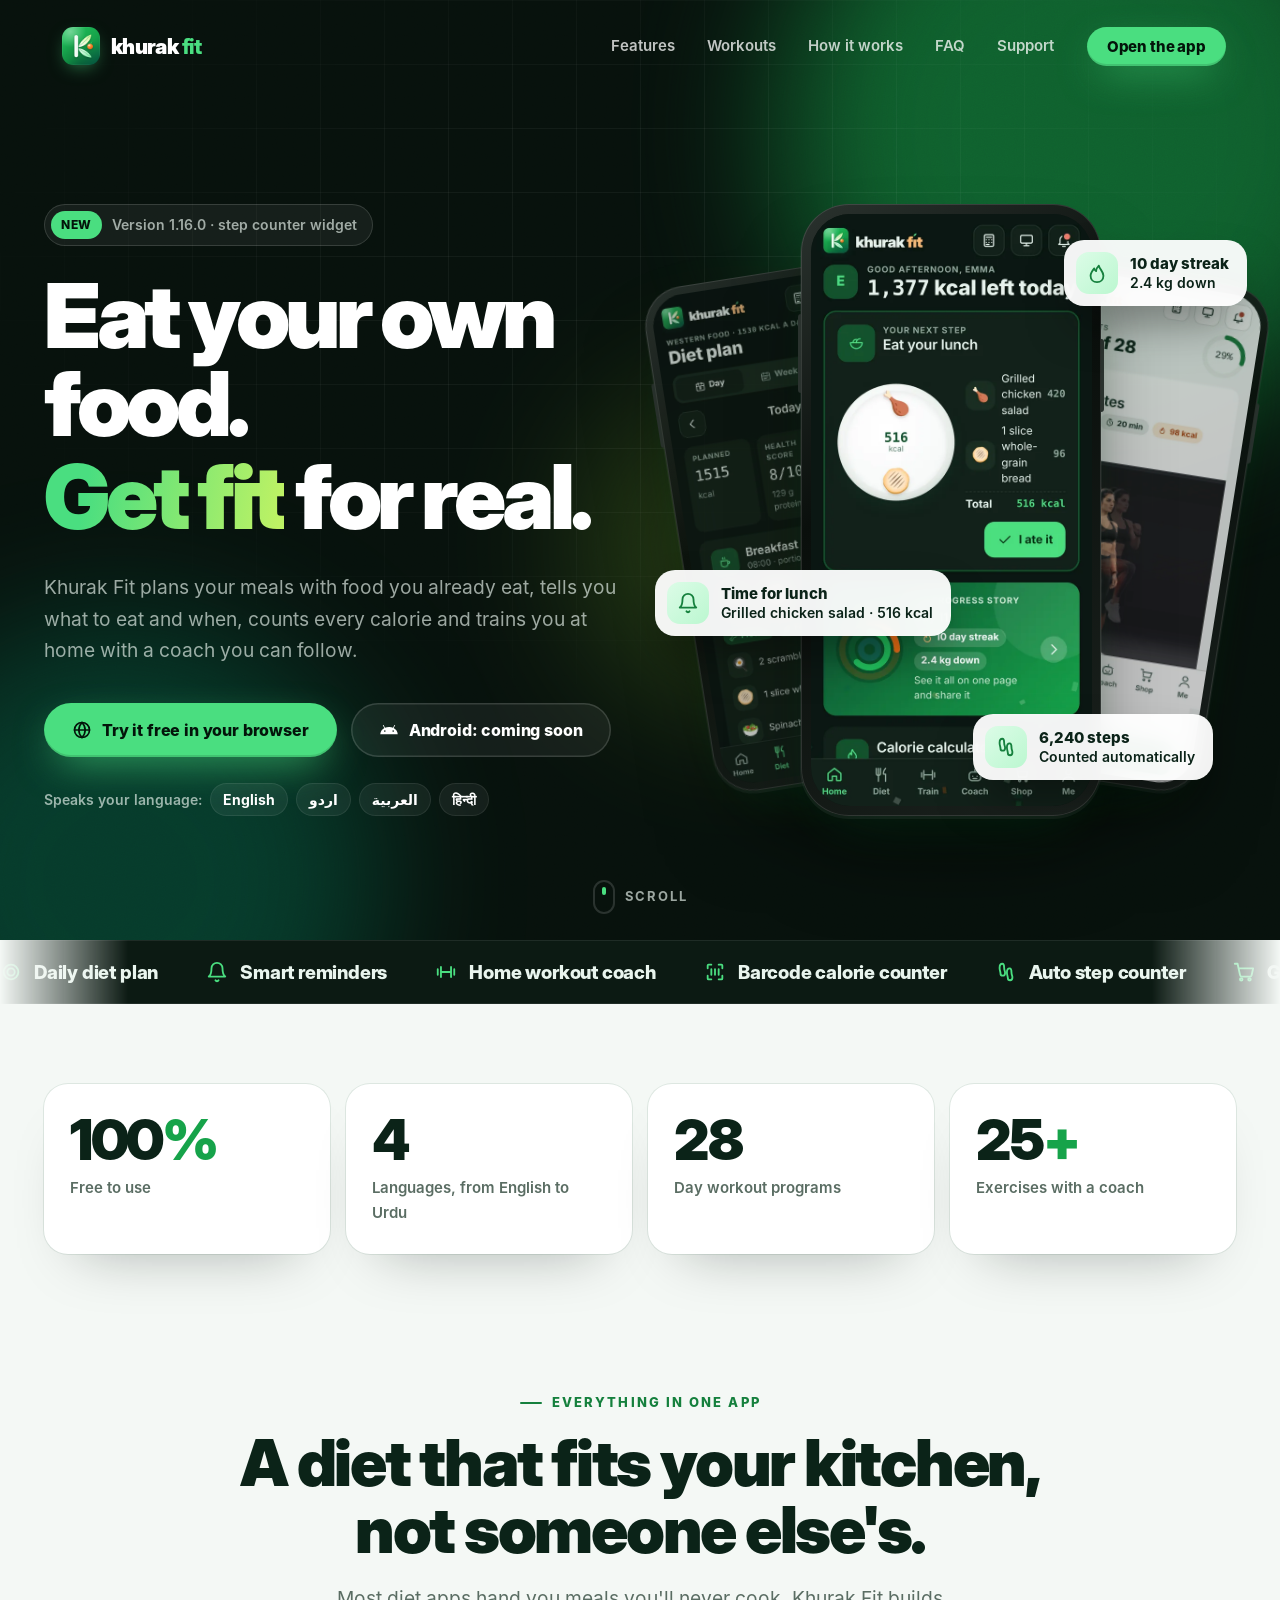
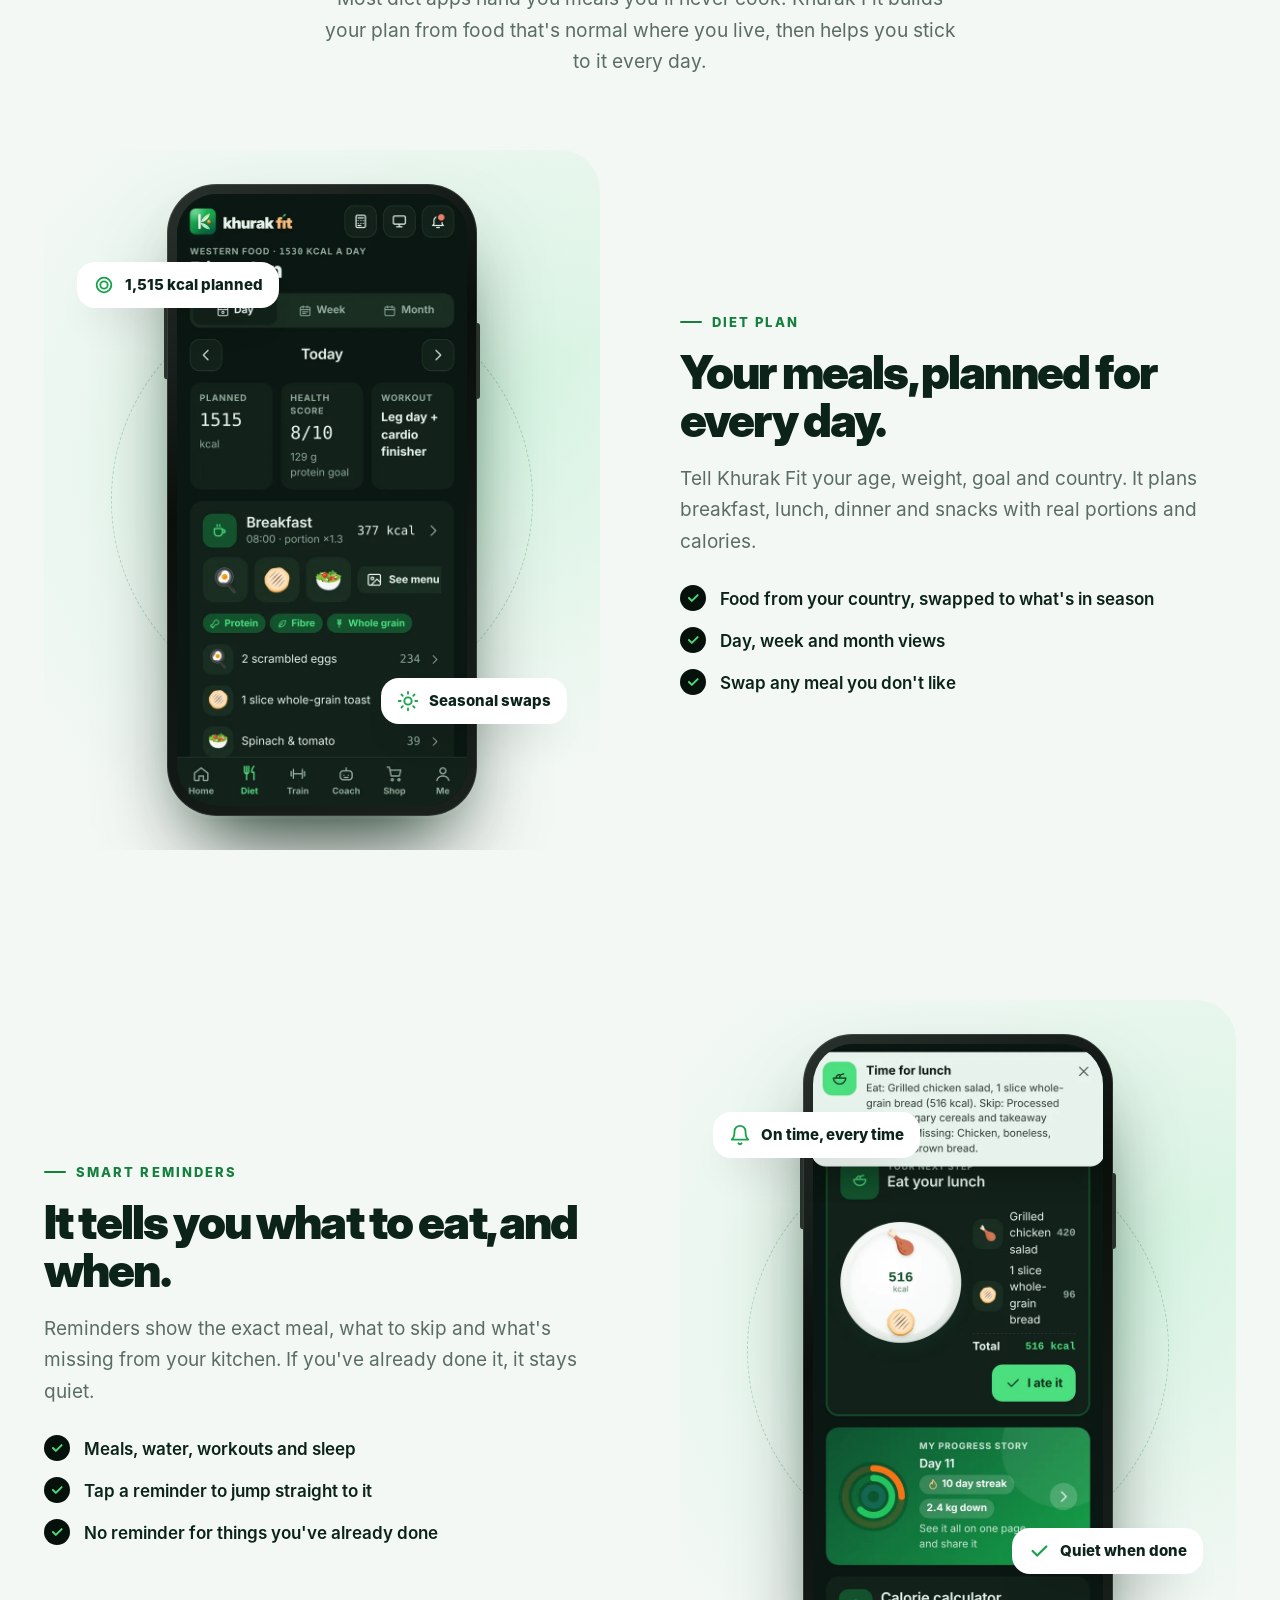
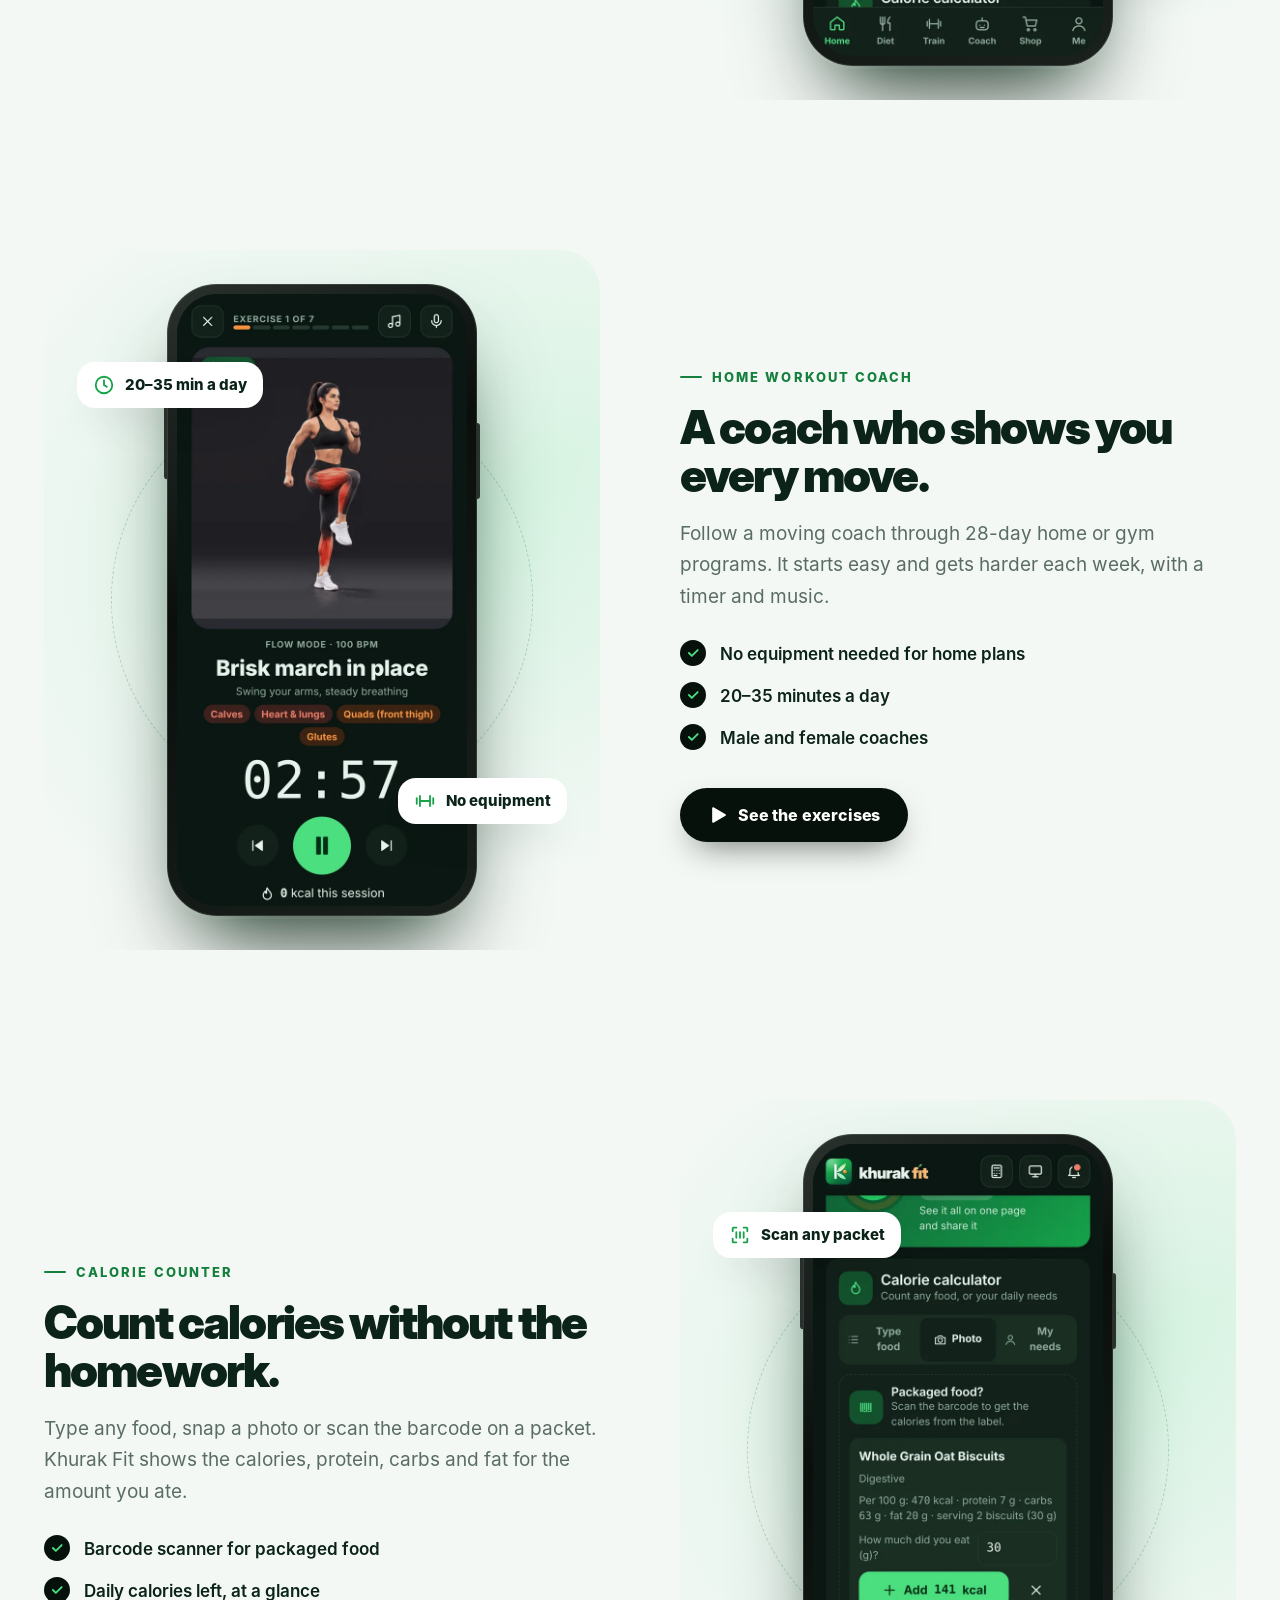
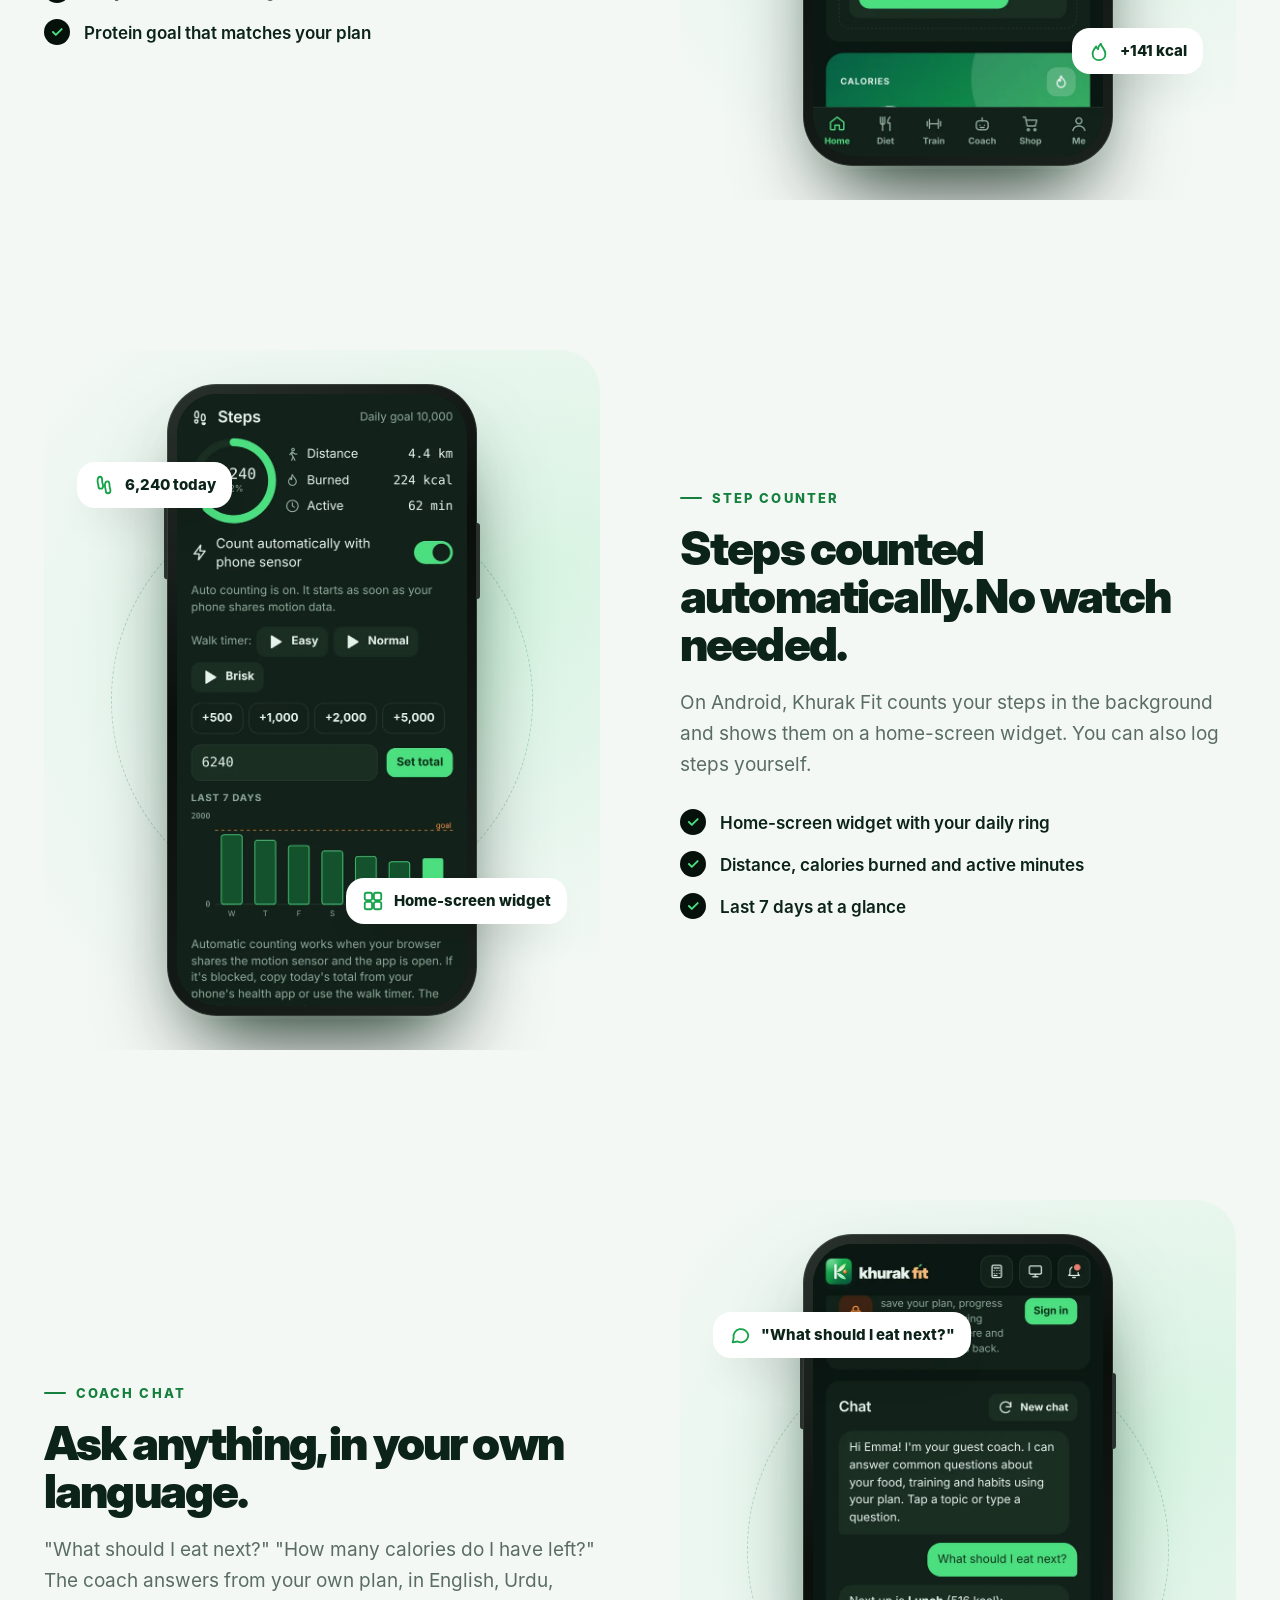
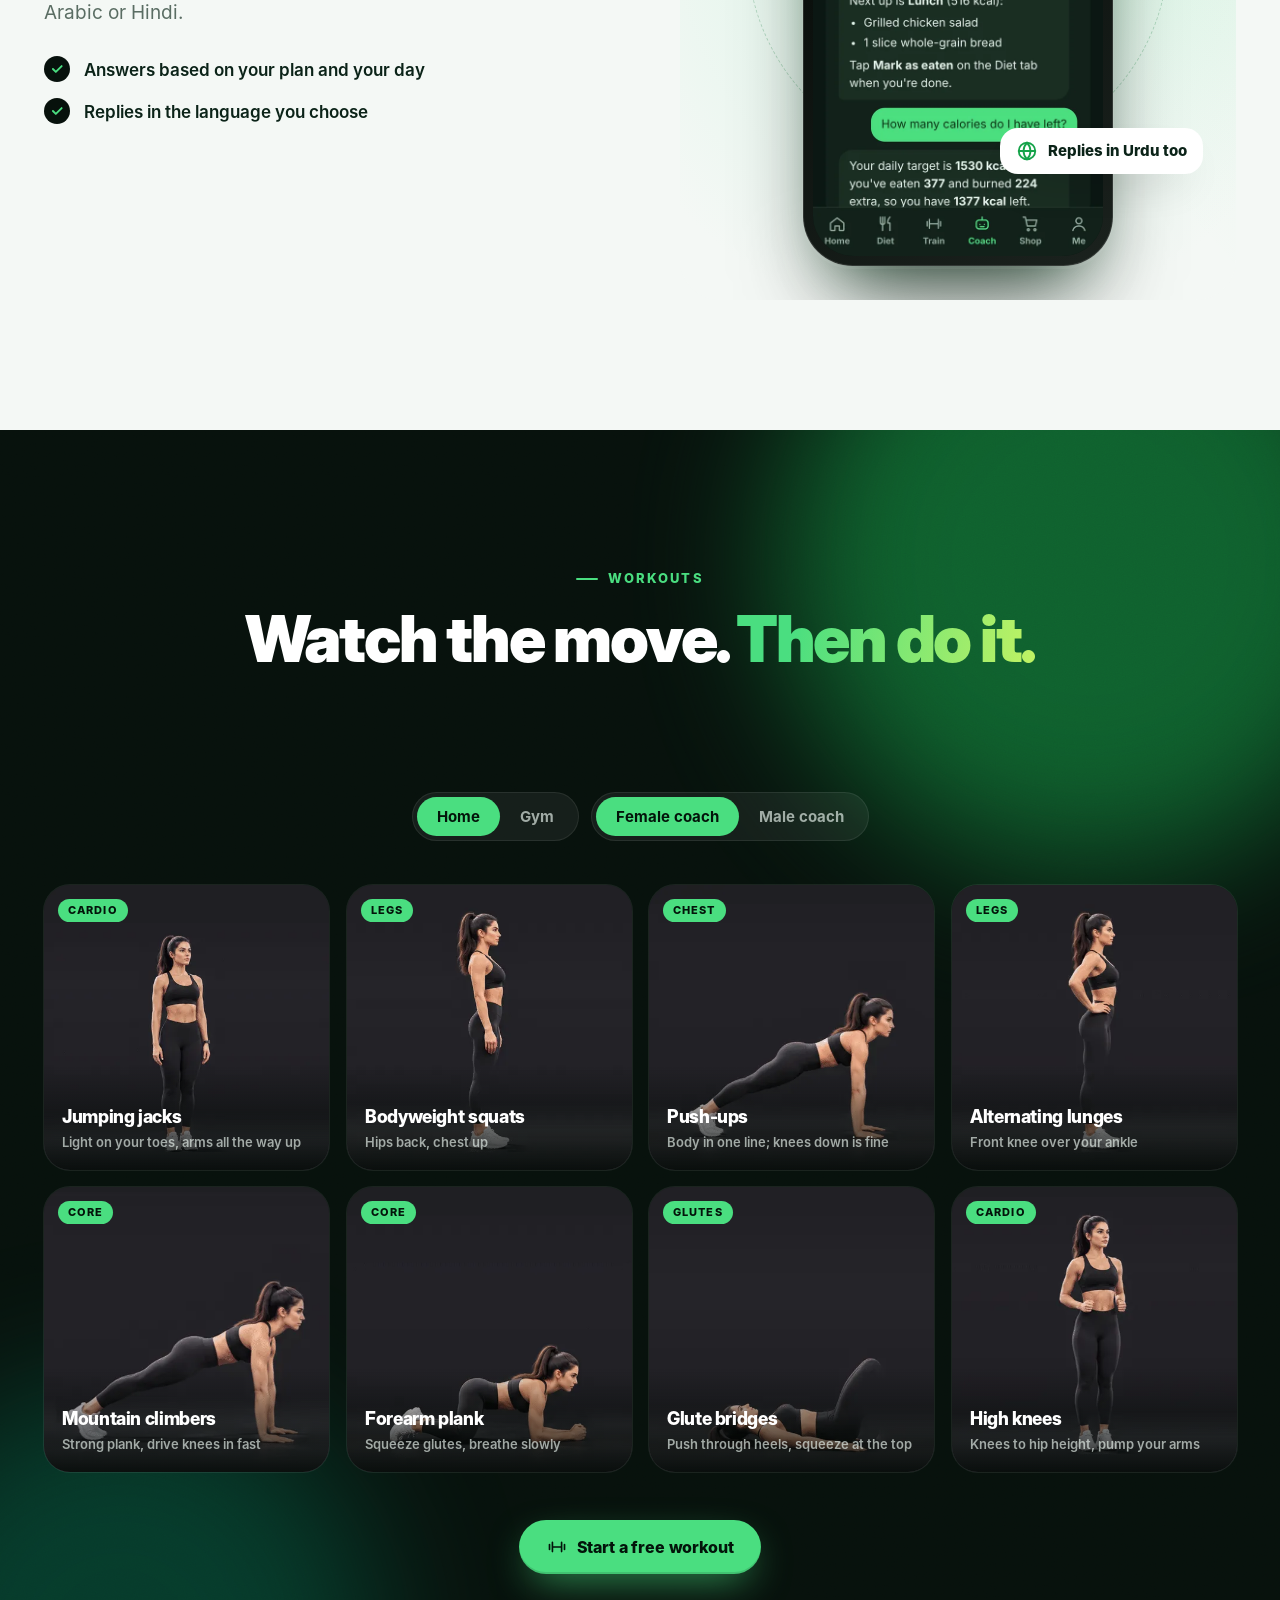
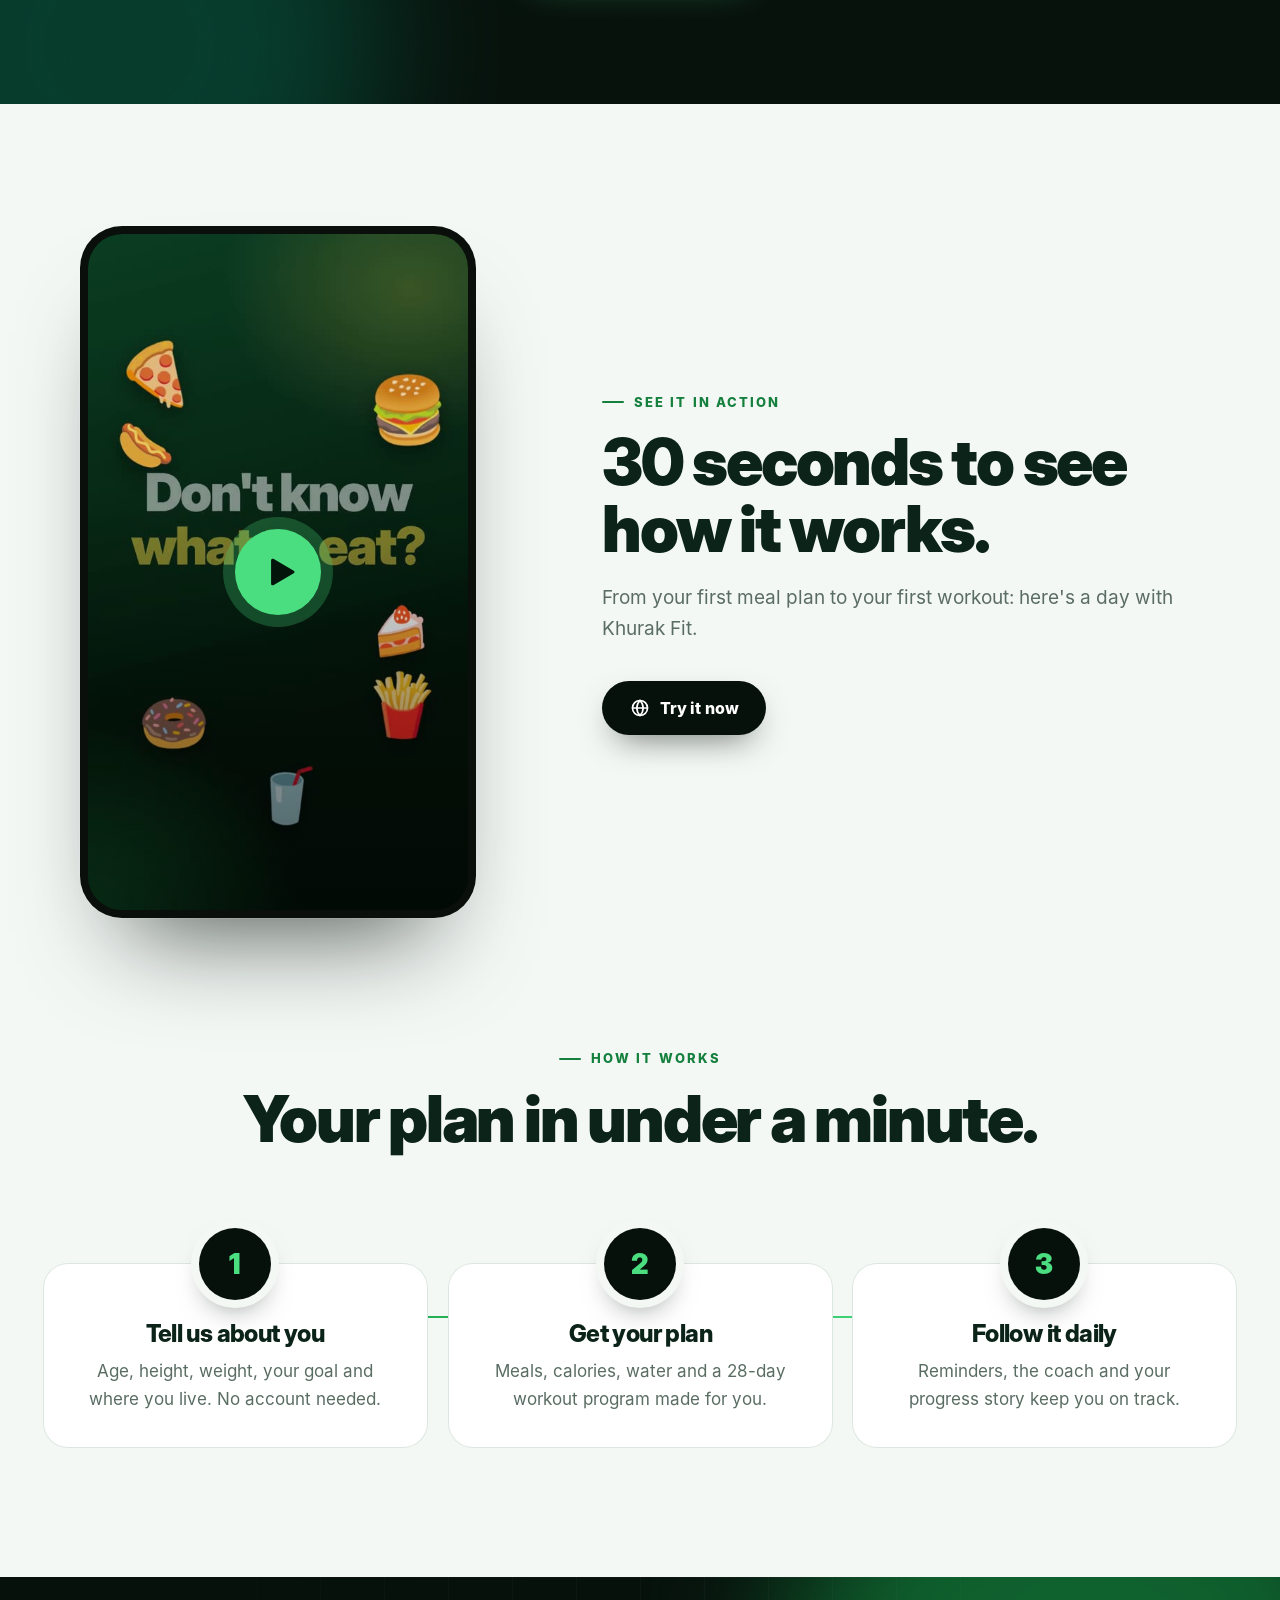
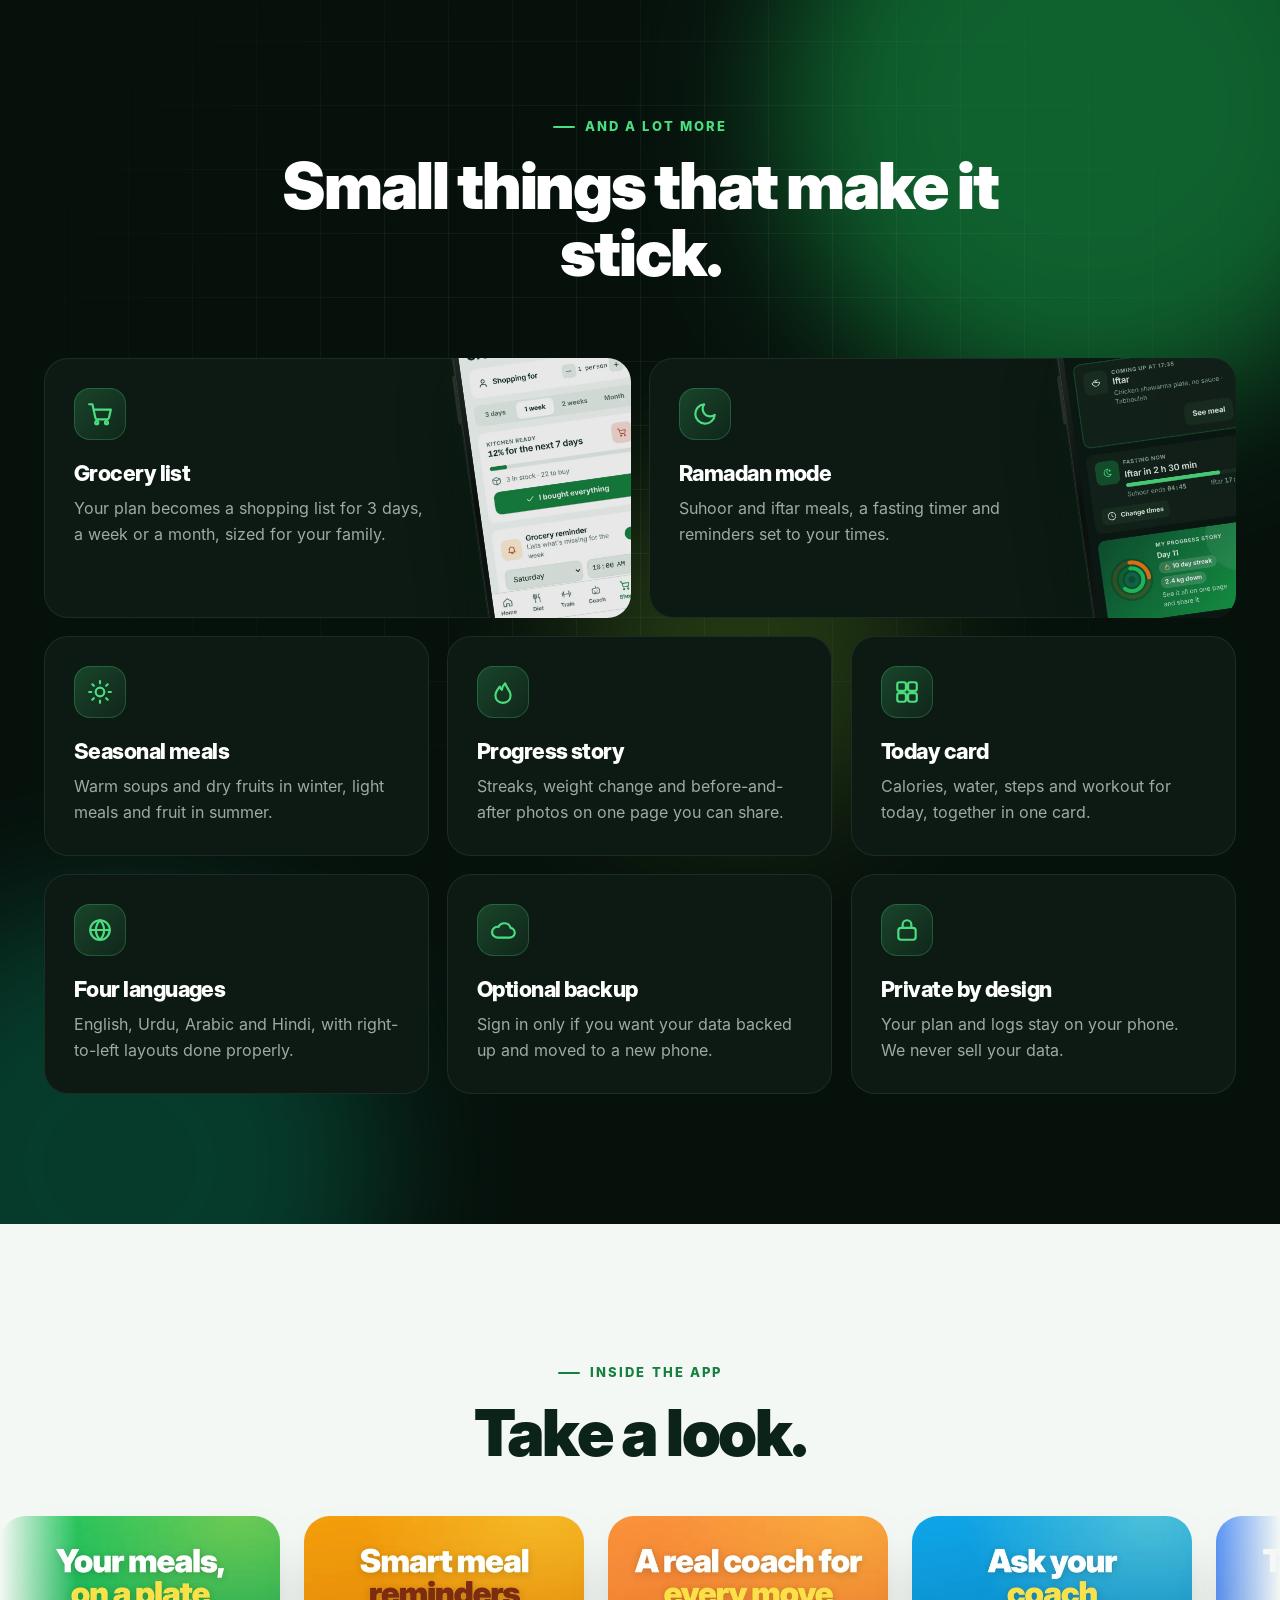
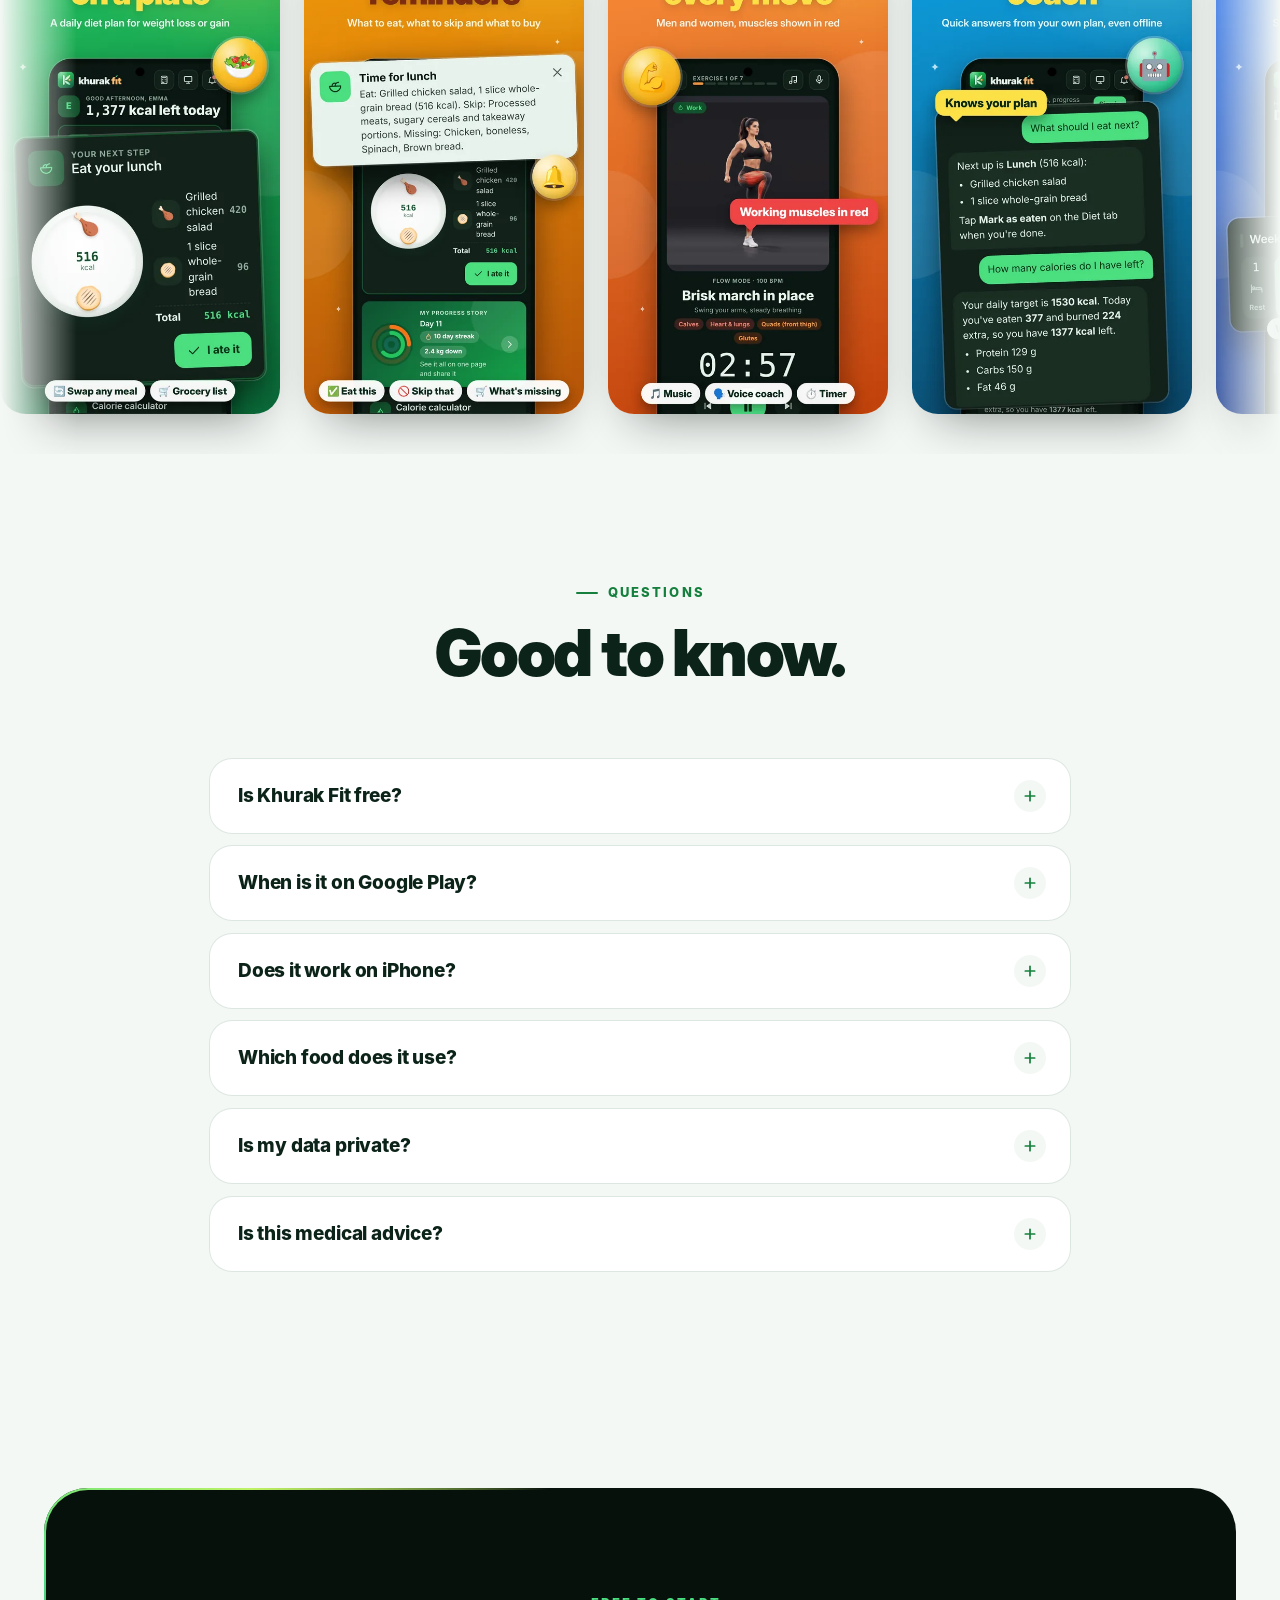
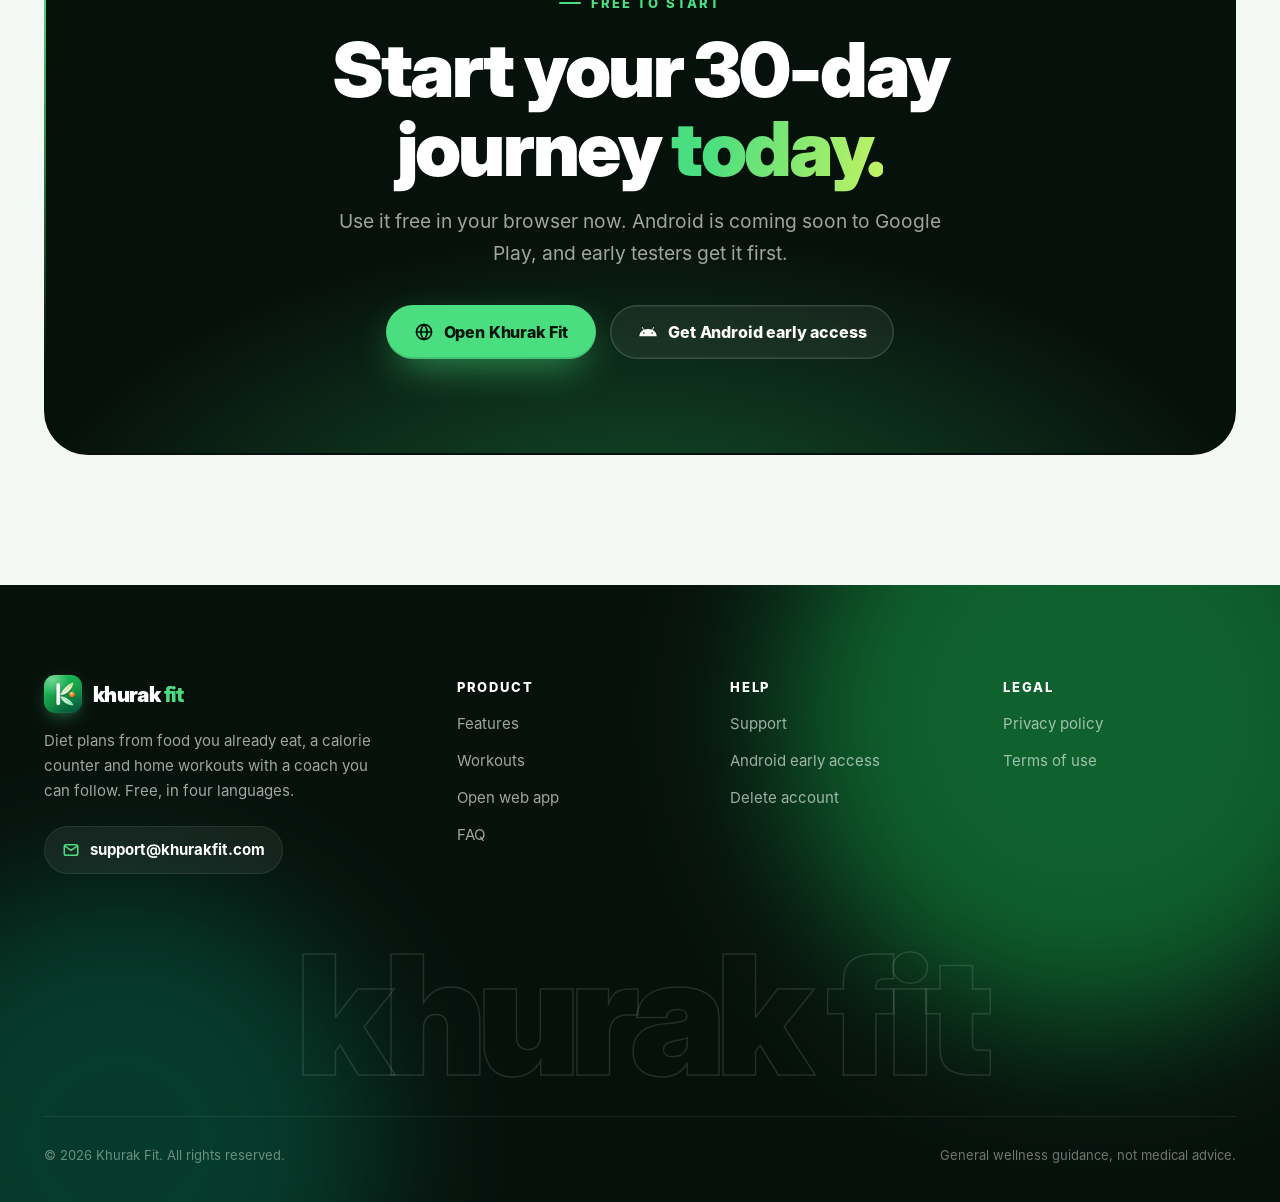
==== index.html @ a624ee01 "Website: web app 1.16.0 (new Home and Diet design) Co-Authored-By: Claude Opus 5.5 <noreply@anthropi" ====
<!doctype html>
<html lang="en">
<head>
<meta charset="utf-8">
<meta name="viewport" content="width=device-width,initial-scale=1,viewport-fit=cover">
<title>Khurak Fit · Diet plan, calorie counter & home workouts</title>
<meta name="description" content="Khurak Fit plans your meals with food from your country, counts calories, reminds you what to eat and when, and trains you at home with a coach you can follow. Free, in English, Urdu, Arabic and Hindi.">
<link rel="canonical" href="https://khurakfit.com/">
<meta name="theme-color" content="#07110C">
<link rel="icon" type="image/png" sizes="32x32" href="app/icons/favicon-32.png">
<link rel="apple-touch-icon" href="app/icons/apple-touch-icon.png">
<meta property="og:type" content="website"><meta property="og:site_name" content="Khurak Fit">
<meta property="og:url" content="https://khurakfit.com/"><meta property="og:title" content="Khurak Fit · Diet plan, calorie counter &amp; home workouts">
<meta property="og:description" content="Khurak Fit plans your meals with food from your country, counts calories, reminds you what to eat and when, and trains you at home with a coach you can follow. Free, in English, Urdu, Arabic and Hindi."><meta property="og:image" content="https://khurakfit.com/assets/og.jpg">
<meta name="twitter:card" content="summary_large_image">
<link rel="preload" href="assets/fonts/interdisplay-900.woff" as="font" type="font/woff" crossorigin>
<link rel="preload" href="assets/fonts/inter-400.woff" as="font" type="font/woff" crossorigin>
<link rel="stylesheet" href="assets/site.css?v=202611102216">
<script type="application/ld+json">{"@context": "https://schema.org", "@type": "SoftwareApplication", "name": "Khurak Fit", "operatingSystem": "Android, Web", "applicationCategory": "HealthApplication", "offers": {"@type": "Offer", "price": "0", "priceCurrency": "USD"}, "url": "https://khurakfit.com/"}</script>
</head>
<body data-home>
<svg width="0" height="0" style="position:absolute" aria-hidden="true">
<symbol id="i-check" viewBox="0 0 24 24" fill="none" stroke="currentColor" stroke-width="2.4" stroke-linecap="round" stroke-linejoin="round"><path d="M5 12l5 5L20 7"/></symbol>
<symbol id="i-play" viewBox="0 0 24 24" fill="currentColor"><path d="M5 3.6v16.8c0 .8.9 1.3 1.6.9l14.4-8.4c.7-.4.7-1.4 0-1.8L6.6 2.7C5.9 2.3 5 2.8 5 3.6z"/></symbol>
<symbol id="i-globe" viewBox="0 0 24 24" fill="none" stroke="currentColor" stroke-width="2" stroke-linecap="round"><circle cx="12" cy="12" r="9"/><path d="M3 12h18M12 3c2.5 2.6 3.8 5.6 3.8 9s-1.3 6.4-3.8 9c-2.5-2.6-3.8-5.6-3.8-9S9.5 5.6 12 3z"/></symbol>
<symbol id="i-bell" viewBox="0 0 24 24" fill="none" stroke="currentColor" stroke-width="2" stroke-linecap="round" stroke-linejoin="round"><path d="M6 8a6 6 0 1112 0c0 7 3 9 3 9H3s3-2 3-9"/><path d="M10.3 21a1.9 1.9 0 003.4 0"/></symbol>
<symbol id="i-cart" viewBox="0 0 24 24" fill="none" stroke="currentColor" stroke-width="2" stroke-linecap="round" stroke-linejoin="round"><circle cx="9" cy="20" r="1.4"/><circle cx="18" cy="20" r="1.4"/><path d="M2 3h3l2.7 12.4a2 2 0 002 1.6h8.6a2 2 0 002-1.5L22 8H6"/></symbol>
<symbol id="i-moon" viewBox="0 0 24 24" fill="none" stroke="currentColor" stroke-width="2" stroke-linecap="round" stroke-linejoin="round"><path d="M21 12.8A9 9 0 1111.2 3a7 7 0 009.8 9.8z"/></symbol>
<symbol id="i-scan" viewBox="0 0 24 24" fill="none" stroke="currentColor" stroke-width="2" stroke-linecap="round"><path d="M4 8V5a1 1 0 011-1h3M16 4h3a1 1 0 011 1v3M20 16v3a1 1 0 01-1 1h-3M8 20H5a1 1 0 01-1-1v-3M8 9v6M12 9v6M16 9v6"/></symbol>
<symbol id="i-sun" viewBox="0 0 24 24" fill="none" stroke="currentColor" stroke-width="2" stroke-linecap="round"><circle cx="12" cy="12" r="4"/><path d="M12 2v2M12 20v2M4.9 4.9l1.4 1.4M17.7 17.7l1.4 1.4M2 12h2M20 12h2M4.9 19.1l1.4-1.4M17.7 6.3l1.4-1.4"/></symbol>
<symbol id="i-cloud" viewBox="0 0 24 24" fill="none" stroke="currentColor" stroke-width="2" stroke-linecap="round" stroke-linejoin="round"><path d="M17.5 19H7a5 5 0 11.9-9.9A6 6 0 0119 10a4.5 4.5 0 01-1.5 9z"/></symbol>
<symbol id="i-widget" viewBox="0 0 24 24" fill="none" stroke="currentColor" stroke-width="2" stroke-linejoin="round"><rect x="3" y="3" width="8" height="8" rx="2"/><rect x="13" y="3" width="8" height="8" rx="2"/><rect x="3" y="13" width="8" height="8" rx="2"/><rect x="13" y="13" width="8" height="8" rx="2"/></symbol>
<symbol id="i-lock" viewBox="0 0 24 24" fill="none" stroke="currentColor" stroke-width="2" stroke-linecap="round"><rect x="4" y="10" width="16" height="11" rx="2.5"/><path d="M8 10V7a4 4 0 118 0v3"/></symbol>
<symbol id="i-shield" viewBox="0 0 24 24" fill="none" stroke="currentColor" stroke-width="2" stroke-linecap="round" stroke-linejoin="round"><path d="M12 3l8 3v6c0 5-3.5 8-8 9-4.5-1-8-4-8-9V6z"/><path d="M9 12l2 2 4-4"/></symbol>
<symbol id="i-offline" viewBox="0 0 24 24" fill="none" stroke="currentColor" stroke-width="2" stroke-linecap="round"><path d="M2 8.8a15 15 0 0120 0M5 12.5a10 10 0 0114 0M8.5 16a5 5 0 017 0"/><circle cx="12" cy="19.5" r="1" fill="currentColor"/></symbol>
<symbol id="i-gift" viewBox="0 0 24 24" fill="none" stroke="currentColor" stroke-width="2" stroke-linecap="round" stroke-linejoin="round"><rect x="3" y="8" width="18" height="5" rx="1"/><path d="M5 13v7a1 1 0 001 1h12a1 1 0 001-1v-7M12 8v13M12 8S10.5 3 8 3a2.5 2.5 0 000 5M12 8s1.5-5 4-5a2.5 2.5 0 010 5"/></symbol>
<symbol id="i-fire" viewBox="0 0 24 24" fill="none" stroke="currentColor" stroke-width="2" stroke-linecap="round" stroke-linejoin="round"><path d="M12 22c4 0 7-2.7 7-7 0-4.5-4-7-5-11-2 2-3 4-3 6-1-1-2-1.5-2-3-2 2.5-4 5-4 8 0 4.3 3 7 7 7z"/></symbol>
<symbol id="i-mail" viewBox="0 0 24 24" fill="none" stroke="currentColor" stroke-width="2" stroke-linecap="round" stroke-linejoin="round"><rect x="3" y="5" width="18" height="14" rx="2.5"/><path d="M3.5 6.5l8.5 6 8.5-6"/></symbol>
<symbol id="i-plate" viewBox="0 0 24 24" fill="none" stroke="currentColor" stroke-width="2" stroke-linecap="round"><circle cx="12" cy="12" r="8"/><circle cx="12" cy="12" r="4"/></symbol>
<symbol id="i-steps" viewBox="0 0 24 24" fill="none" stroke="currentColor" stroke-width="2" stroke-linecap="round" stroke-linejoin="round"><path d="M8 3c-2 0-3 2-3 4.5S6 12 6 13.5 7 16 8.5 16 11 15 11 13s-1-3-1-5.5S10 3 8 3zM16 8c-2 0-3 2-3 4.5S14 17 14 18.5s1 2.5 2.5 2.5 2.5-1 2.5-3-1-3-1-5.5S18 8 16 8z"/></symbol>
<symbol id="i-chat" viewBox="0 0 24 24" fill="none" stroke="currentColor" stroke-width="2" stroke-linecap="round" stroke-linejoin="round"><path d="M21 12a8 8 0 01-11.6 7.1L4 20l1-4.6A8 8 0 1121 12z"/></symbol>
<symbol id="i-dumbbell" viewBox="0 0 24 24" fill="none" stroke="currentColor" stroke-width="2" stroke-linecap="round"><path d="M6.5 6.5v11M17.5 6.5v11M3 9v6M21 9v6M6.5 12h11"/></symbol>
<symbol id="i-trash" viewBox="0 0 24 24" fill="none" stroke="currentColor" stroke-width="2" stroke-linecap="round" stroke-linejoin="round"><path d="M4 7h16M10 11v6M14 11v6M6 7l1 13a1 1 0 001 1h8a1 1 0 001-1l1-13M9 7V4h6v3"/></symbol>
<symbol id="i-doc" viewBox="0 0 24 24" fill="none" stroke="currentColor" stroke-width="2" stroke-linecap="round" stroke-linejoin="round"><path d="M14 3H6a1 1 0 00-1 1v16a1 1 0 001 1h12a1 1 0 001-1V8z"/><path d="M14 3v5h5M9 13h6M9 17h6"/></symbol>
<symbol id="i-clock" viewBox="0 0 24 24" fill="none" stroke="currentColor" stroke-width="2" stroke-linecap="round"><circle cx="12" cy="12" r="9"/><path d="M12 7v5l3 2"/></symbol>
<symbol id="i-up" viewBox="0 0 24 24" fill="none" stroke="currentColor" stroke-width="2.4" stroke-linecap="round" stroke-linejoin="round"><path d="M12 19V5M5 12l7-7 7 7"/></symbol>
<symbol id="i-android" viewBox="0 0 24 24" fill="currentColor"><path d="M17.6 9.5l1.7-3a.4.4 0 10-.7-.4l-1.8 3.1A10.4 10.4 0 0012 8.3c-1.7 0-3.3.3-4.8.9L5.4 6.1a.4.4 0 10-.7.4l1.7 3A9.9 9.9 0 001.5 17h21a9.9 9.9 0 00-4.9-7.5zM7 14.3a1 1 0 110-2 1 1 0 010 2zm10 0a1 1 0 110-2 1 1 0 010 2z"/></symbol>
</svg>
<a class="skip" href="#main">Skip to content</a><div class="progress" aria-hidden="true"></div>
<header class="hdr"><div class="wrap"><div class="bar">
<a class="logo" href="./" aria-label="Khurak Fit home"><img src="assets/icon-96.png" alt="" width="38" height="38"><span>khurak <b>fit</b></span></a>
<ul class="nav" id="nav"><li><a href="#features">Features</a></li><li><a href="#workouts">Workouts</a></li><li><a href="#how">How it works</a></li><li><a href="#faq">FAQ</a></li><li><a href="support.html">Support</a></li><li class="m-cta"><a href="app/">Open the app</a></li></ul>
<a class="btn btn-acc btn-sm cta" href="app/">Open the app</a>
<button class="burger" aria-label="Menu" aria-expanded="false" aria-controls="nav"><span></span><span></span><span></span></button>
</div></div></header>
<main id="main">
<section class="hero dark">
  <div class="aurora"><i></i><i></i><i></i></div><div class="gridbg"></div><div class="grain"></div>
  <div class="wrap">
    <div>
      <a class="chip fade-in" href="#features"><i>NEW</i> Version 1.16.0 · step counter widget</a>
      <h1><span class="ln"><span>Eat your own food.</span></span><span class="ln"><span><span class="grad">Get fit</span> for real.</span></span></h1>
      <p class="lead fade-in" style="animation-delay:.35s">Khurak Fit plans your meals with food you already eat, tells you what to eat and when, counts every calorie and trains you at home with a coach you can follow.</p>
      <div class="ctas fade-in" style="animation-delay:.5s">
        <a class="btn btn-acc" href="app/"><svg><use href="#i-globe"/></svg>Try it free in your browser</a>
        <a class="btn btn-ghost" href="#get"><svg><use href="#i-android"/></svg>Android: coming soon</a>
      </div>
      <div class="langs fade-in" style="animation-delay:.65s">Speaks your language: <b>English</b><b lang="ur">اردو</b><b lang="ar">العربية</b><b lang="hi">हिन्दी</b></div>
    </div>
    <div class="stage fade-in" style="animation-delay:.2s" aria-hidden="true">
      <div class="device d2" data-rot="-9"><img src="assets/s_diet.webp" alt="" width="600" height="1266"></div>
      <div class="device d3" data-rot="9"><img src="assets/s_workout.webp" alt="" width="600" height="1266"></div>
      <div class="device d1"><img src="assets/s_home.webp" alt="" width="600" height="1266" fetchpriority="high"></div>
      <div class="toast t1"><span class="ic"><svg><use href="#i-bell"/></svg></span><span><b>Time for lunch</b>Grilled chicken salad · 516 kcal</span></div>
      <div class="toast t2"><span class="ic"><svg><use href="#i-fire"/></svg></span><span><b>10 day streak</b>2.4 kg down</span></div>
      <div class="toast t3"><span class="ic"><svg><use href="#i-steps"/></svg></span><span><b>6,240 steps</b>Counted automatically</span></div>
    </div>
  </div>
  <div class="scrollcue"><span></span>Scroll</div>
</section>

<div class="marquee" aria-hidden="true"><div class="track">
  <span><svg><use href="#i-plate"/></svg>Daily diet plan</span><span><svg><use href="#i-bell"/></svg>Smart reminders</span><span><svg><use href="#i-dumbbell"/></svg>Home workout coach</span><span><svg><use href="#i-scan"/></svg>Barcode calorie counter</span><span><svg><use href="#i-steps"/></svg>Auto step counter</span><span><svg><use href="#i-cart"/></svg>Grocery list</span><span><svg><use href="#i-moon"/></svg>Ramadan mode</span><span><svg><use href="#i-chat"/></svg>Coach chat</span><span><svg><use href="#i-offline"/></svg>Works offline</span>
  <span><svg><use href="#i-plate"/></svg>Daily diet plan</span><span><svg><use href="#i-bell"/></svg>Smart reminders</span><span><svg><use href="#i-dumbbell"/></svg>Home workout coach</span><span><svg><use href="#i-scan"/></svg>Barcode calorie counter</span><span><svg><use href="#i-steps"/></svg>Auto step counter</span><span><svg><use href="#i-cart"/></svg>Grocery list</span><span><svg><use href="#i-moon"/></svg>Ramadan mode</span><span><svg><use href="#i-chat"/></svg>Coach chat</span><span><svg><use href="#i-offline"/></svg>Works offline</span>
</div></div>

<section style="padding:80px 0 0">
  <div class="wrap">
    <div class="stats" style="margin-top:0">
      <div class="stat rv up"><b><span data-count="100">100</span><em>%</em></b><span>Free to use</span></div>
      <div class="stat rv up" style="--d:.08s"><b><span data-count="4">4</span></b><span>Languages, from English to Urdu</span></div>
      <div class="stat rv up" style="--d:.16s"><b><span data-count="28">28</span></b><span>Day workout programs</span></div>
      <div class="stat rv up" style="--d:.24s"><b><span data-count="25">25</span><em>+</em></b><span>Exercises with a coach</span></div>
    </div>
  </div>
</section>

<section id="features">
  <div class="wrap">
    <div class="head">
      <span class="eyebrow rv up">Everything in one app</span>
      <h2 class="rv up" style="--d:.06s">A diet that fits your kitchen, not someone else's.</h2>
      <p class="lead rv up" style="--d:.12s">Most diet apps hand you meals you'll never cook. Khurak Fit builds your plan from food that's normal where you live, then helps you stick to it every day.</p>
    </div>

    <div class="rows">
      <div class="row">
        <div class="shot rv zoom"><div class="device"><img src="assets/s_diet.webp" alt="Khurak Fit daily diet plan screen" loading="lazy" width="600" height="1266"></div>
          <span class="badge b1"><svg><use href="#i-plate"/></svg>1,515 kcal planned</span><span class="badge b2"><svg><use href="#i-sun"/></svg>Seasonal swaps</span></div>
        <div class="txt rv right">
          <span class="eyebrow">Diet plan</span>
          <h3>Your meals, planned for every day.</h3>
          <p>Tell Khurak Fit your age, weight, goal and country. It plans breakfast, lunch, dinner and snacks with real portions and calories.</p>
          <ul class="ticks"><li>Food from your country, swapped to what's in season</li><li>Day, week and month views</li><li>Swap any meal you don't like</li></ul>
        </div>
      </div>

      <div class="row flip">
        <div class="shot rv zoom"><div class="device"><img src="assets/s_remind.webp" alt="Meal reminder notification" loading="lazy" width="600" height="1266"></div>
          <span class="badge b1"><svg><use href="#i-bell"/></svg>On time, every time</span><span class="badge b2"><svg><use href="#i-check"/></svg>Quiet when done</span></div>
        <div class="txt rv left">
          <span class="eyebrow">Smart reminders</span>
          <h3>It tells you what to eat, and when.</h3>
          <p>Reminders show the exact meal, what to skip and what's missing from your kitchen. If you've already done it, it stays quiet.</p>
          <ul class="ticks"><li>Meals, water, workouts and sleep</li><li>Tap a reminder to jump straight to it</li><li>No reminder for things you've already done</li></ul>
        </div>
      </div>

      <div class="row">
        <div class="shot rv zoom"><div class="device"><img src="assets/s_coach.webp" alt="Home workout with a moving coach" loading="lazy" width="600" height="1266"></div>
          <span class="badge b1"><svg><use href="#i-clock"/></svg>20–35 min a day</span><span class="badge b2"><svg><use href="#i-dumbbell"/></svg>No equipment</span></div>
        <div class="txt rv right">
          <span class="eyebrow">Home workout coach</span>
          <h3>A coach who shows you every move.</h3>
          <p>Follow a moving coach through 28-day home or gym programs. It starts easy and gets harder each week, with a timer and music.</p>
          <ul class="ticks"><li>No equipment needed for home plans</li><li>20–35 minutes a day</li><li>Male and female coaches</li></ul>
          <div class="ctas" style="margin-bottom:0"><a class="btn btn-dark" href="#workouts"><svg><use href="#i-play"/></svg>See the exercises</a></div>
        </div>
      </div>

      <div class="row flip">
        <div class="shot rv zoom"><div class="device"><img src="assets/s_barcode.webp" alt="Calorie calculator with barcode scanning" loading="lazy" width="600" height="1266"></div>
          <span class="badge b1"><svg><use href="#i-scan"/></svg>Scan any packet</span><span class="badge b2"><svg><use href="#i-fire"/></svg>+141 kcal</span></div>
        <div class="txt rv left">
          <span class="eyebrow">Calorie counter</span>
          <h3>Count calories without the homework.</h3>
          <p>Type any food, snap a photo or scan the barcode on a packet. Khurak Fit shows the calories, protein, carbs and fat for the amount you ate.</p>
          <ul class="ticks"><li>Barcode scanner for packaged food</li><li>Daily calories left, at a glance</li><li>Protein goal that matches your plan</li></ul>
        </div>
      </div>

      <div class="row">
        <div class="shot rv zoom"><div class="device"><img src="assets/s_steps.webp" alt="Automatic step counter" loading="lazy" width="600" height="1266"></div>
          <span class="badge b1"><svg><use href="#i-steps"/></svg>6,240 today</span><span class="badge b2"><svg><use href="#i-widget"/></svg>Home-screen widget</span></div>
        <div class="txt rv right">
          <span class="eyebrow">Step counter</span>
          <h3>Steps counted automatically. No watch needed.</h3>
          <p>On Android, Khurak Fit counts your steps in the background and shows them on a home-screen widget. You can also log steps yourself.</p>
          <ul class="ticks"><li>Home-screen widget with your daily ring</li><li>Distance, calories burned and active minutes</li><li>Last 7 days at a glance</li></ul>
        </div>
      </div>

      <div class="row flip">
        <div class="shot rv zoom"><div class="device"><img src="assets/s_coachchat.webp" alt="Coach chat answering questions" loading="lazy" width="600" height="1266"></div>
          <span class="badge b1"><svg><use href="#i-chat"/></svg>"What should I eat next?"</span><span class="badge b2"><svg><use href="#i-globe"/></svg>Replies in Urdu too</span></div>
        <div class="txt rv left">
          <span class="eyebrow">Coach chat</span>
          <h3>Ask anything, in your own language.</h3>
          <p>"What should I eat next?" "How many calories do I have left?" The coach answers from your own plan, in English, Urdu, Arabic or Hindi.</p>
          <ul class="ticks"><li>Answers based on your plan and your day</li><li>Replies in the language you choose</li></ul>
        </div>
      </div>
    </div>
  </div>
</section>

<section class="dark workouts" id="workouts">
  <div class="aurora"><i></i><i></i></div><div class="grain"></div>
  <div class="wrap">
    <div class="head">
      <span class="eyebrow rv up">Workouts</span>
      <h2 class="rv up" style="--d:.06s;color:#fff">Watch the move. <span class="grad">Then do it.</span></h2>
      <p class="lead rv up" style="--d:.12s">Every exercise in Khurak Fit comes with a coach who shows you exactly how to do it. Here are a few from the home and gym programs.</p>
    </div>
    <div class="tools rv up">
      <div class="seg" role="group" aria-label="Program"><button data-k="set" data-v="home" aria-pressed="true">Home</button><button data-k="set" data-v="gym" aria-pressed="false">Gym</button></div>
      <div class="seg" role="group" aria-label="Coach"><button data-k="g" data-v="female" aria-pressed="true">Female coach</button><button data-k="g" data-v="male" aria-pressed="false">Male coach</button></div>
    </div>
    <div class="exgrid">
      <div class="ex rv zoom" data-set="home" data-id="jj"><video muted loop playsinline preload="none"></video><span class="tag">Cardio</span><div class="cap"><b>Jumping jacks</b><span>Light on your toes, arms all the way up</span></div></div>
      <div class="ex rv zoom" style="--d:.05s" data-set="home" data-id="sq"><video muted loop playsinline preload="none"></video><span class="tag">Legs</span><div class="cap"><b>Bodyweight squats</b><span>Hips back, chest up</span></div></div>
      <div class="ex rv zoom" style="--d:.1s" data-set="home" data-id="pu"><video muted loop playsinline preload="none"></video><span class="tag">Chest</span><div class="cap"><b>Push-ups</b><span>Body in one line; knees down is fine</span></div></div>
      <div class="ex rv zoom" style="--d:.15s" data-set="home" data-id="lu"><video muted loop playsinline preload="none"></video><span class="tag">Legs</span><div class="cap"><b>Alternating lunges</b><span>Front knee over your ankle</span></div></div>
      <div class="ex rv zoom" data-set="home" data-id="mc"><video muted loop playsinline preload="none"></video><span class="tag">Core</span><div class="cap"><b>Mountain climbers</b><span>Strong plank, drive knees in fast</span></div></div>
      <div class="ex rv zoom" style="--d:.05s" data-set="home" data-id="pk"><video muted loop playsinline preload="none"></video><span class="tag">Core</span><div class="cap"><b>Forearm plank</b><span>Squeeze glutes, breathe slowly</span></div></div>
      <div class="ex rv zoom" style="--d:.1s" data-set="home" data-id="gb"><video muted loop playsinline preload="none"></video><span class="tag">Glutes</span><div class="cap"><b>Glute bridges</b><span>Push through heels, squeeze at the top</span></div></div>
      <div class="ex rv zoom" style="--d:.15s" data-set="home" data-id="hk"><video muted loop playsinline preload="none"></video><span class="tag">Cardio</span><div class="cap"><b>High knees</b><span>Knees to hip height, pump your arms</span></div></div>
      <div class="ex rv zoom" data-set="gym" data-id="dl" hidden><video muted loop playsinline preload="none"></video><span class="tag">Back</span><div class="cap"><b>Deadlift</b><span>Flat back, push the floor away</span></div></div>
      <div class="ex rv zoom" style="--d:.05s" data-set="gym" data-id="ohp" hidden><video muted loop playsinline preload="none"></video><span class="tag">Shoulders</span><div class="cap"><b>Overhead press</b><span>Brace your core, press straight up</span></div></div>
      <div class="ex rv zoom" style="--d:.1s" data-set="gym" data-id="row" hidden><video muted loop playsinline preload="none"></video><span class="tag">Back</span><div class="cap"><b>Bent-over row</b><span>Pull elbows to your sides</span></div></div>
      <div class="ex rv zoom" style="--d:.15s" data-set="gym" data-id="curl" hidden><video muted loop playsinline preload="none"></video><span class="tag">Arms</span><div class="cap"><b>Biceps curl</b><span>Elbows still, slow on the way down</span></div></div>
    </div>
    <div class="ctas rv up" style="justify-content:center;margin-top:48px;margin-bottom:0"><a class="btn btn-acc" href="app/"><svg><use href="#i-dumbbell"/></svg>Start a free workout</a></div>
  </div>
</section>

<section id="video">
  <div class="wrap vid">
    <div class="vbox rv zoom"><video src="assets/promo.mp4" poster="assets/promo-poster.jpg" playsinline preload="none"></video><button class="play" aria-label="Play the video"><span><svg><use href="#i-play"/></svg></span></button></div>
    <div class="txt rv right">
      <span class="eyebrow">See it in action</span>
      <h2 style="margin:18px 0 20px">30 seconds to see how it works.</h2>
      <p class="lead">From your first meal plan to your first workout: here's a day with Khurak Fit.</p>
      <div class="ctas"><a class="btn btn-dark" href="app/"><svg><use href="#i-globe"/></svg>Try it now</a></div>
    </div>
  </div>
</section>

<section id="how" style="padding-top:0">
  <div class="wrap">
    <div class="head">
      <span class="eyebrow rv up">How it works</span>
      <h2 class="rv up" style="--d:.06s">Your plan in under a minute.</h2>
    </div>
    <div class="steps-wrap"><div class="steps">
      <div class="line"><i></i></div>
      <div class="step rv up"><span class="n">1</span><h3>Tell us about you</h3><p>Age, height, weight, your goal and where you live. No account needed.</p></div>
      <div class="step rv up" style="--d:.15s"><span class="n">2</span><h3>Get your plan</h3><p>Meals, calories, water and a 28-day workout program made for you.</p></div>
      <div class="step rv up" style="--d:.3s"><span class="n">3</span><h3>Follow it daily</h3><p>Reminders, the coach and your progress story keep you on track.</p></div>
    </div></div>
  </div>
</section>

<section class="dark">
  <div class="aurora"><i></i><i></i><i></i></div><div class="gridbg"></div>
  <div class="wrap">
    <div class="head">
      <span class="eyebrow rv up">And a lot more</span>
      <h2 class="rv up" style="--d:.06s;color:#fff">Small things that make it stick.</h2>
    </div>
    <div class="bento">
      <div class="tile wide has-mini rv up"><span class="ic"><svg><use href="#i-cart"/></svg></span><h3>Grocery list</h3><p>Your plan becomes a shopping list for 3 days, a week or a month, sized for your family.</p><div class="device mini"><img src="assets/s_grocery.webp" alt="" loading="lazy" width="600" height="1266"></div></div>
      <div class="tile wide has-mini rv up" style="--d:.08s"><span class="ic"><svg><use href="#i-moon"/></svg></span><h3>Ramadan mode</h3><p>Suhoor and iftar meals, a fasting timer and reminders set to your times.</p><div class="device mini"><img src="assets/s_ramadan.webp" alt="" loading="lazy" width="600" height="1266"></div></div>
      <div class="tile rv up"><span class="ic"><svg><use href="#i-sun"/></svg></span><h3>Seasonal meals</h3><p>Warm soups and dry fruits in winter, light meals and fruit in summer.</p></div>
      <div class="tile rv up" style="--d:.08s"><span class="ic"><svg><use href="#i-fire"/></svg></span><h3>Progress story</h3><p>Streaks, weight change and before-and-after photos on one page you can share.</p></div>
      <div class="tile rv up" style="--d:.16s"><span class="ic"><svg><use href="#i-widget"/></svg></span><h3>Today card</h3><p>Calories, water, steps and workout for today, together in one card.</p></div>
      <div class="tile rv up"><span class="ic"><svg><use href="#i-globe"/></svg></span><h3>Four languages</h3><p>English, Urdu, Arabic and Hindi, with right-to-left layouts done properly.</p></div>
      <div class="tile rv up" style="--d:.08s"><span class="ic"><svg><use href="#i-cloud"/></svg></span><h3>Optional backup</h3><p>Sign in only if you want your data backed up and moved to a new phone.</p></div>
      <div class="tile rv up" style="--d:.16s"><span class="ic"><svg><use href="#i-lock"/></svg></span><h3>Private by design</h3><p>Your plan and logs stay on your phone. We never sell your data.</p></div>
    </div>
  </div>
</section>

<section style="padding-bottom:60px">
  <div class="head" style="margin-bottom:40px;padding:0 20px">
    <span class="eyebrow rv up">Inside the app</span>
    <h2 class="rv up" style="--d:.06s">Take a look.</h2>
  </div>
  <div class="gal rv up" aria-label="App screenshots"><div class="track">
    <img src="assets/g_1-diet-plan.webp" alt="Diet plan" loading="lazy" width="540" height="960">
    <img src="assets/g_2-reminders.webp" alt="Meal reminders" loading="lazy" width="540" height="960">
    <img src="assets/g_3-coach.webp" alt="Workout coach" loading="lazy" width="540" height="960">
    <img src="assets/g_4-ai-coach.webp" alt="Coach chat" loading="lazy" width="540" height="960">
    <img src="assets/g_5-28-days.webp" alt="28-day program" loading="lazy" width="540" height="960">
    <img src="assets/g_6-progress.webp" alt="Progress" loading="lazy" width="540" height="960">
    <img src="assets/g_7-calories.webp" alt="Calorie counter" loading="lazy" width="540" height="960">
    <img src="assets/g_8-languages.webp" alt="Four languages" loading="lazy" width="540" height="960">
    <img src="assets/g_1-diet-plan.webp" alt="" aria-hidden="true" loading="lazy" width="540" height="960">
    <img src="assets/g_2-reminders.webp" alt="" aria-hidden="true" loading="lazy" width="540" height="960">
    <img src="assets/g_3-coach.webp" alt="" aria-hidden="true" loading="lazy" width="540" height="960">
    <img src="assets/g_4-ai-coach.webp" alt="" aria-hidden="true" loading="lazy" width="540" height="960">
    <img src="assets/g_5-28-days.webp" alt="" aria-hidden="true" loading="lazy" width="540" height="960">
    <img src="assets/g_6-progress.webp" alt="" aria-hidden="true" loading="lazy" width="540" height="960">
    <img src="assets/g_7-calories.webp" alt="" aria-hidden="true" loading="lazy" width="540" height="960">
    <img src="assets/g_8-languages.webp" alt="" aria-hidden="true" loading="lazy" width="540" height="960">
  </div></div>
</section>

<section id="faq" style="padding-top:60px">
  <div class="wrap">
    <div class="head"><span class="eyebrow rv up">Questions</span><h2 class="rv up" style="--d:.06s">Good to know.</h2></div>
    <div class="faq">
      <details class="rv up"><summary>Is Khurak Fit free?</summary><div class="ans"><p>Yes. Diet plans, the calorie counter, reminders, workouts and the step counter are free to use.</p></div></details>
      <details class="rv up" style="--d:.04s"><summary>When is it on Google Play?</summary><div class="ans"><p>The Android app is in early testing right now. Want to try it before launch? Email <a href="mailto:support@khurakfit.com?subject=Early%20access">support@khurakfit.com</a> with the Gmail address you use on your phone and we'll add you.</p></div></details>
      <details class="rv up" style="--d:.08s"><summary>Does it work on iPhone?</summary><div class="ans"><p>Yes. Open <a href="app/">khurakfit.com/app</a> in Safari, tap Share, then Add to Home Screen. It opens like an app and works offline. Background steps and reminders are Android only.</p></div></details>
      <details class="rv up" style="--d:.12s"><summary>Which food does it use?</summary><div class="ans"><p>Food that's normal in your country, from South Asian and Middle Eastern to Western meals. It also adjusts to the season.</p></div></details>
      <details class="rv up" style="--d:.16s"><summary>Is my data private?</summary><div class="ans"><p>Your plan and logs stay on your phone. Nothing is uploaded unless you choose to sign in for backup. Read the <a href="privacy.html">privacy policy</a>.</p></div></details>
      <details class="rv up" style="--d:.2s"><summary>Is this medical advice?</summary><div class="ans"><p>No. Khurak Fit gives general diet and fitness guidance. If you're pregnant, have a health condition or take medicine, talk to your doctor before changing your diet or exercise.</p></div></details>
      <details class="rv up" style="--d:.24s"><summary>How do I delete my account?</summary><div class="ans"><p>In the app, go to Me → Account &amp; backup → Delete my account, or use the <a href="delete-account.html">delete account page</a>.</p></div></details>
    </div>
  </div>
</section>

<div class="final" id="get">
  <div class="wrap">
    <div class="box rv zoom">
      <div class="grain"></div>
      <span class="eyebrow" style="color:var(--glow)">Free to start</span>
      <h2 style="margin-top:18px">Start your 30-day<br>journey <span class="grad">today.</span></h2>
      <p class="lead">Use it free in your browser now. Android is coming soon to Google Play, and early testers get it first.</p>
      <div class="ctas">
        <a class="btn btn-acc" href="app/"><svg><use href="#i-globe"/></svg>Open Khurak Fit</a>
        <a class="btn btn-ghost" href="mailto:support@khurakfit.com?subject=Early%20access%20for%20Android"><svg><use href="#i-android"/></svg>Get Android early access</a>
      </div>
    </div>
  </div>
</div>

</main>
<footer class="ftr dark"><div class="aurora"><i></i><i></i></div><div class="wrap">
<div class="cols">
 <div class="about"><a class="logo" href="./"><img src="assets/icon-96.png" alt="" width="38" height="38" loading="lazy"><span>khurak <b>fit</b></span></a>
  <p>Diet plans from food you already eat, a calorie counter and home workouts with a coach you can follow. Free, in four languages.</p>
  <a class="mail" href="mailto:support@khurakfit.com"><svg><use href="#i-mail"/></svg>support@khurakfit.com</a></div>
 <div><h4>Product</h4><ul><li><a href="./#features">Features</a></li><li><a href="./#workouts">Workouts</a></li><li><a href="app/">Open web app</a></li><li><a href="./#faq">FAQ</a></li></ul></div>
 <div><h4>Help</h4><ul><li><a href="support.html">Support</a></li><li><a href="mailto:support@khurakfit.com?subject=Early%20access%20for%20Android">Android early access</a></li><li><a href="delete-account.html">Delete account</a></li></ul></div>
 <div><h4>Legal</h4><ul><li><a href="privacy.html">Privacy policy</a></li><li><a href="terms.html">Terms of use</a></li></ul></div>
</div>
<div class="big" aria-hidden="true">khurak fit</div>
<div class="note"><span>© <span data-year>2026</span> Khurak Fit. All rights reserved.</span><span>General wellness guidance, not medical advice.</span></div>
</div></footer>
<button class="totop" aria-label="Back to top"><svg><use href="#i-up"/></svg></button>
<script src="assets/site.js?v=202611102216" defer></script>
</body>
</html>
---- assets/site.css ----
/* Khurak Fit · khurakfit.com */
@font-face{font-family:Inter;font-weight:400;font-display:swap;src:url(fonts/inter-400.woff) format("woff")}
@font-face{font-family:Inter;font-weight:600;font-display:swap;src:url(fonts/inter-600.woff) format("woff")}
@font-face{font-family:Inter;font-weight:700;font-display:swap;src:url(fonts/inter-700.woff) format("woff")}
@font-face{font-family:Inter;font-weight:800;font-display:swap;src:url(fonts/inter-800.woff) format("woff")}
@font-face{font-family:"Inter Display";font-weight:800;font-display:swap;src:url(fonts/interdisplay-800.woff) format("woff")}
@font-face{font-family:"Inter Display";font-weight:900;font-display:swap;src:url(fonts/interdisplay-900.woff) format("woff")}

:root{
  --ink:#07110C;--ink2:#0C1A13;--ink3:#12251B;--edge:rgba(255,255,255,.08);--edge2:rgba(255,255,255,.14);
  --paper:#F4F8F5;--card:#FFFFFF;--fg:#0B2318;--muted:#5A6D63;--line:#DDE7E1;
  --acc:#16A34A;--acc-d:#15803D;--glow:#4ADE80;--lime:#BEF264;--sun:#FDE047;
  --on-dark:#E9F5EE;--on-dark2:rgba(233,245,238,.66);
  --r:24px;--max:1240px;--ease:cubic-bezier(.2,.8,.2,1);--spring:cubic-bezier(.34,1.56,.64,1);
  --disp:"Inter Display",Inter,system-ui,-apple-system,"Segoe UI",Roboto,sans-serif;
  --body:Inter,system-ui,-apple-system,"Segoe UI",Roboto,sans-serif;
}
*,*:before,*:after{box-sizing:border-box}
html{scroll-behavior:smooth;-webkit-text-size-adjust:100%;scroll-padding-top:96px}
body{margin:0;background:var(--paper);color:var(--fg);font:17px/1.65 var(--body);overflow-x:hidden;-webkit-font-smoothing:antialiased;text-rendering:optimizeLegibility}
img,video{max-width:100%;display:block}
a{color:inherit}
::selection{background:var(--glow);color:#03140A}
:focus-visible{outline:3px solid var(--glow);outline-offset:3px;border-radius:8px}
.wrap{width:100%;max-width:var(--max);margin:0 auto;padding:0 24px}
@media (max-width:600px){.wrap{padding:0 16px}}
h1,h2,h3,h4{font-family:var(--disp);line-height:1.04;letter-spacing:-.035em;margin:0;font-weight:900}
h2{font-size:clamp(34px,5vw,64px)}
h3{font-size:24px;font-weight:800;letter-spacing:-.025em}
p{margin:0}
.eyebrow{display:inline-flex;align-items:center;gap:10px;font:800 13px/1 var(--body);letter-spacing:.16em;text-transform:uppercase;color:var(--acc-d)}
.eyebrow:before{content:"";width:22px;height:2px;border-radius:2px;background:currentColor}
.dark .eyebrow{color:var(--glow)}
.lead{font-size:clamp(17px,1.5vw,20px);color:var(--muted);max-width:640px}
.dark .lead{color:var(--on-dark2)}
.grad{background:linear-gradient(100deg,var(--glow) 10%,var(--lime) 50%,var(--glow) 90%);background-size:200% auto;-webkit-background-clip:text;background-clip:text;color:transparent;animation:shine 6s linear infinite}
@keyframes shine{to{background-position:-200% center}}

/* buttons */
.btn{--bg:var(--glow);position:relative;display:inline-flex;align-items:center;justify-content:center;gap:10px;font:800 16px/1 var(--body);letter-spacing:-.01em;text-decoration:none;border-radius:999px;padding:17px 28px;border:0;cursor:pointer;overflow:hidden;isolation:isolate;transition:transform .25s var(--spring),box-shadow .25s,background .25s,color .25s;white-space:nowrap}
.btn svg{width:20px;height:20px;flex:none}
.btn:hover{transform:translateY(-3px)}
.btn:active{transform:translateY(0) scale(.98)}
.btn:after{content:"";position:absolute;inset:0;z-index:-1;background:linear-gradient(110deg,transparent 30%,rgba(255,255,255,.55) 50%,transparent 70%);transform:translateX(-120%);transition:transform .7s var(--ease)}
.btn:hover:after{transform:translateX(120%)}
.btn-acc{background:var(--glow);color:#03140A;box-shadow:0 14px 40px -12px rgba(74,222,128,.75),inset 0 -2px 0 rgba(0,0,0,.12)}
.btn-ghost{background:rgba(255,255,255,.06);color:#fff;box-shadow:inset 0 0 0 1.5px var(--edge2);backdrop-filter:blur(8px)}
.btn-ghost:hover{background:rgba(255,255,255,.12)}
.btn-dark{background:var(--ink);color:#fff;box-shadow:0 14px 34px -14px rgba(7,17,12,.7)}
.btn-line{background:#fff;color:var(--fg);box-shadow:inset 0 0 0 1.5px var(--line)}
.btn-sm{padding:12px 20px;font-size:15px}

/* progress bar */
.progress{position:fixed;top:0;left:0;height:3px;width:100%;z-index:100;transform-origin:0 50%;transform:scaleX(0);background:linear-gradient(90deg,var(--glow),var(--lime))}

/* header */
.hdr{position:fixed;inset:0 0 auto 0;z-index:60;padding:14px 0;transition:padding .3s var(--ease);animation:dropin .8s var(--ease) both}
@keyframes dropin{from{transform:translateY(-100%);opacity:0}}
.hdr .bar{display:flex;align-items:center;gap:18px;height:64px;padding:0 10px 0 18px;border-radius:999px;transition:background .3s,box-shadow .3s,backdrop-filter .3s}
.hdr.solid{padding:10px 0}
.hdr.solid .bar,.hdr.light .bar{background:rgba(7,17,12,.78);backdrop-filter:saturate(1.6) blur(18px);-webkit-backdrop-filter:saturate(1.6) blur(18px);box-shadow:0 0 0 1px var(--edge),0 18px 40px -20px rgba(0,0,0,.6)}
.logo{display:flex;align-items:center;gap:11px;text-decoration:none;color:#fff;font:900 21px/1 var(--disp);letter-spacing:-.03em}
.logo img{width:38px;height:38px;border-radius:11px;box-shadow:0 6px 18px -6px rgba(74,222,128,.6)}
.logo b{color:var(--glow)}
.nav{display:flex;gap:2px;list-style:none;margin:0 0 0 auto;padding:0}
.nav a{position:relative;display:block;padding:10px 15px;border-radius:999px;color:rgba(255,255,255,.75);text-decoration:none;font-weight:600;font-size:15px;transition:color .2s,background .2s}
.nav a:hover,.nav a[aria-current]{color:#fff;background:rgba(255,255,255,.08)}
.burger{display:none;margin-left:auto;width:48px;height:48px;border-radius:50%;border:0;background:rgba(255,255,255,.08);color:#fff;cursor:pointer;position:relative}
.burger span{position:absolute;left:14px;right:14px;height:2px;border-radius:2px;background:currentColor;transition:transform .35s var(--ease),opacity .2s}
.burger span:nth-child(1){top:18px}.burger span:nth-child(2){top:23px}.burger span:nth-child(3){top:28px}
.menu-open .burger span:nth-child(1){transform:translateY(5px) rotate(45deg)}
.menu-open .burger span:nth-child(2){opacity:0}
.menu-open .burger span:nth-child(3){transform:translateY(-5px) rotate(-45deg)}
@media (max-width:940px){
  .burger{display:block}
  .hdr .cta{display:none}
  .nav{position:fixed;inset:0;z-index:-1;flex-direction:column;justify-content:center;align-items:stretch;gap:4px;padding:100px 24px 40px;background:radial-gradient(120% 80% at 80% 0%,#0F3020,var(--ink) 60%);clip-path:circle(0 at calc(100% - 50px) 46px);transition:clip-path .6s var(--ease);margin:0}
  .menu-open .nav{clip-path:circle(150% at calc(100% - 50px) 46px)}
  .nav a{font:900 clamp(34px,9vw,52px)/1.1 var(--disp);letter-spacing:-.035em;padding:10px 6px;color:#fff;border-radius:16px;opacity:0;transform:translateY(20px);transition:opacity .4s,transform .5s var(--ease)}
  .menu-open .nav a{opacity:1;transform:none}
  .menu-open .nav li:nth-child(2) a{transition-delay:.05s}.menu-open .nav li:nth-child(3) a{transition-delay:.1s}.menu-open .nav li:nth-child(4) a{transition-delay:.15s}.menu-open .nav li:nth-child(5) a{transition-delay:.2s}.menu-open .nav li:nth-child(6) a{transition-delay:.25s}
  .nav .m-cta{display:block;margin-top:18px}
  .nav .m-cta a{font:800 18px/1 var(--body);background:var(--glow);color:#03140A;text-align:center;padding:20px;border-radius:999px;letter-spacing:0}
  body.menu-open{overflow:hidden}
}
@media (min-width:941px){.nav .m-cta{display:none}}

/* dark sections + backgrounds */
.dark{background:var(--ink);color:var(--on-dark);position:relative;isolation:isolate}
.aurora{position:absolute;inset:0;overflow:hidden;z-index:-1;pointer-events:none}
.aurora i{position:absolute;border-radius:50%;filter:blur(70px);opacity:.55;animation:drift 18s ease-in-out infinite alternate}
.aurora i:nth-child(1){width:620px;height:620px;background:#16A34A;top:-180px;right:-120px}
.aurora i:nth-child(2){width:520px;height:520px;background:#065F46;bottom:-200px;left:-140px;animation-duration:22s;animation-delay:-6s}
.aurora i:nth-child(3){width:340px;height:340px;background:#A3E635;top:40%;left:45%;opacity:.18;animation-duration:26s;animation-delay:-12s}
@keyframes drift{0%{transform:translate(0,0) scale(1)}50%{transform:translate(-60px,40px) scale(1.12)}100%{transform:translate(40px,-30px) scale(.95)}}
.gridbg{position:absolute;inset:0;z-index:-1;pointer-events:none;background-image:linear-gradient(var(--edge) 1px,transparent 1px),linear-gradient(90deg,var(--edge) 1px,transparent 1px);background-size:64px 64px;mask-image:radial-gradient(ellipse 70% 60% at 50% 30%,#000 30%,transparent 75%);-webkit-mask-image:radial-gradient(ellipse 70% 60% at 50% 30%,#000 30%,transparent 75%);opacity:.6}
.grain{position:absolute;inset:0;z-index:-1;pointer-events:none;opacity:.07;mix-blend-mode:overlay;background-image:url("data:image/svg+xml,%3Csvg xmlns='http://www.w3.org/2000/svg' width='160' height='160'%3E%3Cfilter id='n'%3E%3CfeTurbulence type='fractalNoise' baseFrequency='.9' numOctaves='3' stitchTiles='stitch'/%3E%3C/filter%3E%3Crect width='100%25' height='100%25' filter='url(%23n)'/%3E%3C/svg%3E")}

/* device frame (keeps the real screenshot ratio, never squashed) */
.device{--w:300px;position:relative;width:var(--w);flex:none;padding:calc(var(--w)*.032);border-radius:calc(var(--w)*.16);background:linear-gradient(145deg,#2A322E,#0A0F0C 40%,#1B221E);box-shadow:0 0 0 1px rgba(255,255,255,.12) inset,0 2px 0 1px rgba(255,255,255,.05),0 50px 90px -30px rgba(0,0,0,.75),0 30px 60px -40px rgba(22,163,74,.6)}
.device img{width:100%;height:auto;aspect-ratio:600/1266;object-fit:cover;object-position:top;border-radius:calc(var(--w)*.13);background:#0B1712}
.device:before{content:"";position:absolute;right:-3px;top:22%;width:3px;height:12%;border-radius:0 3px 3px 0;background:#2A322E}
.device:after{content:"";position:absolute;left:-3px;top:18%;width:3px;height:7%;border-radius:3px 0 0 3px;background:#2A322E;box-shadow:0 calc(var(--w)*.12) 0 #2A322E}

/* hero */
.hero{min-height:100svh;padding:150px 0 0;overflow:hidden;display:flex;flex-direction:column}
.hero .wrap{display:grid;grid-template-columns:1.02fr .98fr;gap:30px;align-items:center;flex:1}
.chip{display:inline-flex;align-items:center;gap:10px;padding:7px 16px 7px 7px;border-radius:999px;background:rgba(255,255,255,.06);box-shadow:inset 0 0 0 1px var(--edge2);font-size:14px;font-weight:600;color:var(--on-dark2);text-decoration:none}
.chip i{font-style:normal;background:var(--glow);color:#03140A;font-weight:800;font-size:12px;padding:4px 10px;border-radius:999px;letter-spacing:.05em}
.hero h1{font-size:clamp(48px,7vw,96px);letter-spacing:-.05em;line-height:.98;margin:26px 0 26px;color:#fff}
.hero h1 .ln{display:block;overflow:hidden;padding-bottom:.06em}
.hero h1 .ln>span{display:inline-block;animation:rise 1s var(--ease) both}
.hero h1 .ln:nth-child(2)>span{animation-delay:.12s}
.hero h1 .ln:nth-child(3)>span{animation-delay:.24s}
@keyframes rise{from{transform:translateY(105%)}}
.fade-in{animation:fadeup .9s var(--ease) both}
@keyframes fadeup{from{opacity:0;transform:translateY(24px)}}
.ctas{display:flex;flex-wrap:wrap;gap:14px;margin:36px 0 26px}
.langs{display:flex;flex-wrap:wrap;gap:8px;align-items:center;color:var(--on-dark2);font-size:14px;font-weight:600}
.langs b{color:#fff;background:rgba(255,255,255,.06);box-shadow:inset 0 0 0 1px var(--edge);padding:5px 13px;border-radius:999px;font-weight:700}
.stage{position:relative;height:720px;display:grid;place-items:center;perspective:1400px}
.stage .device{position:absolute;transition:transform .2s linear}
.stage .d1{--w:300px;z-index:3;animation:floaty 7s ease-in-out infinite}
.stage .d2{--w:250px;z-index:2;left:2%;top:120px;transform:rotate(-9deg);opacity:.9}
.stage .d3{--w:250px;z-index:1;right:0;top:120px;transform:rotate(9deg);opacity:.9}
.stage .d2 img,.stage .d3 img{filter:saturate(.9) brightness(.85)}
@keyframes floaty{0%,100%{translate:0 0}50%{translate:0 -16px}}
.toast{position:absolute;z-index:5;display:flex;gap:12px;align-items:center;padding:12px 18px 12px 12px;border-radius:20px;background:rgba(255,255,255,.95);color:var(--fg);box-shadow:0 24px 50px -16px rgba(0,0,0,.6);font-size:14px;line-height:1.3;font-weight:600;backdrop-filter:blur(10px);animation:pop .8s var(--spring) both,bob 6s ease-in-out infinite}
.toast b{display:block;font-size:15px;font-weight:800}
.toast .ic{width:42px;height:42px;border-radius:13px;display:grid;place-items:center;background:linear-gradient(135deg,#DCFCE7,#BBF7D0);color:var(--acc-d);flex:none}
.toast .ic svg{width:22px;height:22px}
.t1{left:-2%;top:420px;animation-delay:1s,1.8s}
.t2{right:-2%;top:90px;animation-delay:1.3s,0s}
.t3{right:4%;bottom:90px;animation-delay:1.6s,3s}
@keyframes pop{from{opacity:0;transform:scale(.6) translateY(20px)}}
@keyframes bob{50%{translate:0 -10px}}
.scrollcue{display:flex;justify-content:center;padding:10px 0 26px;color:var(--on-dark2);font-size:13px;font-weight:700;letter-spacing:.14em;text-transform:uppercase;gap:10px;align-items:center}
.scrollcue span{width:22px;height:34px;border-radius:12px;box-shadow:inset 0 0 0 2px var(--edge2);position:relative}
.scrollcue span:after{content:"";position:absolute;left:50%;top:7px;width:4px;height:8px;margin-left:-2px;border-radius:2px;background:var(--glow);animation:wheel 1.8s ease-in-out infinite}
@keyframes wheel{0%{opacity:0;transform:translateY(-4px)}40%{opacity:1}100%{opacity:0;transform:translateY(10px)}}
@media (max-width:1020px){
  .hero{padding-top:120px;min-height:0}
  .hero .wrap{grid-template-columns:1fr;text-align:center}
  .hero .lead{margin:0 auto}
  .ctas,.langs{justify-content:center}
  .stage{height:min(150vw,660px);max-width:600px;width:100%;margin:20px auto 0}
  .stage .d1{--w:min(66vw,290px)}
  .stage .d2,.stage .d3{--w:min(52vw,230px);top:12%}
  .stage .d2{left:-4%}.stage .d3{right:-4%}
  .t1{left:0;top:auto;bottom:22%}.t2{right:0;top:2%}.t3{display:none}
  .scrollcue{display:none}
}
@media (max-width:520px){.toast{font-size:12.5px;padding:9px 12px 9px 9px}.toast .ic{width:34px;height:34px}.toast b{font-size:13.5px}.ctas .btn{width:100%}}

/* marquee */
.marquee{position:relative;overflow:hidden;background:var(--ink2);border-block:1px solid var(--edge);padding:20px 0;mask-image:linear-gradient(90deg,transparent,#000 10%,#000 90%,transparent);-webkit-mask-image:linear-gradient(90deg,transparent,#000 10%,#000 90%,transparent)}
.marquee .track{display:flex;gap:48px;width:max-content;animation:marq 38s linear infinite}
.marquee span{display:flex;align-items:center;gap:12px;color:var(--on-dark);font:800 19px/1 var(--disp);letter-spacing:-.01em;white-space:nowrap}
.marquee svg{width:22px;height:22px;color:var(--glow)}
@keyframes marq{to{transform:translateX(-50%)}}
.marquee:hover .track{animation-play-state:paused}

/* sections */
section{padding:130px 0;position:relative}
@media (max-width:760px){section{padding:84px 0}}
.head{text-align:center;max-width:820px;margin:0 auto 72px}
.head h2{margin:18px 0 20px}
.head .lead{margin:0 auto}

/* stats */
.stats{display:grid;grid-template-columns:repeat(4,1fr);gap:16px;margin-top:-70px;position:relative;z-index:4}
.stat{background:var(--card);border-radius:var(--r);padding:28px 26px;box-shadow:0 30px 60px -36px rgba(7,17,12,.35),0 0 0 1px var(--line)}
.stat b{display:block;font:900 clamp(40px,4.4vw,58px)/1 var(--disp);letter-spacing:-.04em;color:var(--fg)}
.stat b em{font-style:normal;color:var(--acc)}
.stat>span{display:block;margin-top:8px;color:var(--muted);font-weight:600;font-size:15px}
@media (max-width:860px){.stats{grid-template-columns:1fr 1fr;margin-top:-50px}}

/* feature rows */
.rows{display:flex;flex-direction:column;gap:150px}
.row{display:grid;grid-template-columns:1fr 1fr;gap:80px;align-items:center}
.row.flip .shot{order:2}
.shot{position:relative;display:grid;place-items:center;min-height:700px;border-radius:40px;background:radial-gradient(70% 60% at 50% 45%,#C9F2D8 0%,#E8F6EE 55%,#F4F8F5 100%);overflow:hidden;isolation:isolate}
.shot:before{content:"";position:absolute;inset:0;z-index:-1;background:conic-gradient(from 0deg at 50% 50%,transparent 0deg,rgba(74,222,128,.25) 60deg,transparent 140deg);animation:spin 14s linear infinite;opacity:.45}
.shot:after{content:"";position:absolute;width:76%;aspect-ratio:1;border-radius:50%;border:1.5px dashed rgba(21,128,61,.25);z-index:-1;animation:spin 60s linear infinite reverse}
@keyframes spin{to{transform:rotate(360deg)}}
.shot .device{--w:310px;transition:transform .6s var(--ease)}
.shot:hover .device{transform:translateY(-10px) rotate(-1.5deg)}
.shot .badge{position:absolute;display:flex;align-items:center;gap:10px;padding:12px 16px;border-radius:18px;background:#fff;box-shadow:0 20px 40px -20px rgba(7,17,12,.45);font:800 15px/1.2 var(--body);color:var(--fg);animation:bob 6s ease-in-out infinite}
.shot .badge svg{width:22px;height:22px;color:var(--acc)}
.shot .b1{left:6%;top:16%}.shot .b2{right:6%;bottom:18%;animation-delay:-3s}
.txt h3{font-size:clamp(32px,3.6vw,50px);font-weight:900;letter-spacing:-.04em;margin:18px 0 18px}
.txt>p{color:var(--muted);font-size:19px}
.ticks{list-style:none;padding:0;margin:28px 0 0;display:grid;gap:14px}
.ticks li{display:flex;gap:14px;align-items:flex-start;font-weight:600;font-size:17px}
.ticks li:before{content:"";flex:none;width:26px;height:26px;margin-top:0;border-radius:50%;background:var(--ink) url("data:image/svg+xml,%3Csvg xmlns='http://www.w3.org/2000/svg' viewBox='0 0 24 24' fill='none' stroke='%234ADE80' stroke-width='3.2' stroke-linecap='round' stroke-linejoin='round'%3E%3Cpath d='M5 12l5 5L20 7'/%3E%3C/svg%3E") center/14px no-repeat}
@media (max-width:900px){
  .rows{gap:96px}
  .row{grid-template-columns:1fr;gap:40px}
  .row.flip .shot{order:0}
  .shot{min-height:0;padding:56px 0;border-radius:32px}
  .shot .device{--w:min(68vw,300px)}
  .shot .badge{font-size:13px;padding:9px 12px}.shot .b1{left:3%;top:7%}.shot .b2{right:3%;bottom:7%}
}

/* workouts */
.workouts .tools{display:flex;flex-wrap:wrap;justify-content:center;gap:12px;margin:-36px 0 44px}
.seg{display:inline-flex;padding:5px;border-radius:999px;background:rgba(255,255,255,.06);box-shadow:inset 0 0 0 1px var(--edge)}
.seg button{border:0;background:none;color:var(--on-dark2);font:700 15px/1 var(--body);padding:12px 20px;border-radius:999px;cursor:pointer;transition:background .3s,color .3s}
.seg button[aria-pressed=true]{background:var(--glow);color:#03140A}
.exgrid{display:grid;grid-template-columns:repeat(4,1fr);gap:18px}
.ex{position:relative;border-radius:26px;overflow:hidden;background:#1B1E20;box-shadow:0 0 0 1px var(--edge);aspect-ratio:1;transition:transform .5s var(--ease),box-shadow .4s}
.ex:hover{transform:translateY(-6px);box-shadow:0 0 0 1px rgba(74,222,128,.5),0 30px 60px -30px rgba(74,222,128,.45)}
.ex video,.ex img{position:absolute;inset:0;width:100%;height:100%;object-fit:cover;transition:opacity .45s,transform 1.2s var(--ease)}
.ex:hover video{transform:scale(1.05)}
.ex .cap{position:absolute;left:0;right:0;bottom:0;padding:40px 18px 16px;background:linear-gradient(transparent,rgba(5,10,8,.92));}
.ex .cap b{display:block;font:800 18px/1.15 var(--disp);color:#fff;letter-spacing:-.02em}
.ex .cap span{display:block;margin-top:4px;font-size:13px;color:var(--on-dark2);font-weight:600}
.ex .tag{position:absolute;top:14px;left:14px;font:800 11px/1 var(--body);letter-spacing:.1em;text-transform:uppercase;color:#03140A;background:var(--glow);padding:6px 10px;border-radius:999px}
.ex[hidden]{display:none}
@media (max-width:1000px){.exgrid{grid-template-columns:repeat(3,1fr)}}
@media (max-width:700px){.exgrid{grid-template-columns:1fr 1fr;gap:12px}.ex{border-radius:20px}.ex .cap{padding:30px 12px 12px}.ex .cap b{font-size:15px}.ex .cap span{font-size:12px}}

/* bento */
.bento{display:grid;grid-template-columns:repeat(6,1fr);gap:18px}
.tile{--x:50%;--y:50%;position:relative;grid-column:span 2;background:var(--ink2);border-radius:var(--r);padding:30px;box-shadow:inset 0 0 0 1px var(--edge);overflow:hidden;isolation:isolate;transition:transform .5s var(--ease)}
.tile:before{content:"";position:absolute;inset:0;z-index:-1;background:radial-gradient(420px circle at var(--x) var(--y),rgba(74,222,128,.16),transparent 45%);opacity:0;transition:opacity .4s}
.tile:hover:before{opacity:1}
.tile:hover{transform:translateY(-4px)}
.tile.wide{grid-column:span 3}
.tile .ic{width:52px;height:52px;border-radius:16px;display:grid;place-items:center;background:linear-gradient(135deg,rgba(74,222,128,.22),rgba(74,222,128,.06));color:var(--glow);margin-bottom:22px;box-shadow:inset 0 0 0 1px rgba(74,222,128,.25)}
.tile .ic svg{width:26px;height:26px}
.tile h3{font-size:22px;margin-bottom:10px;color:#fff}
.tile p{color:var(--on-dark2);font-size:16px}
.tile .mini{position:absolute;right:-30px;bottom:-60px;--w:190px;opacity:.9;transform:rotate(-8deg);transition:transform .6s var(--ease)}
.tile:hover .mini{transform:rotate(-4deg) translateY(-12px)}
.tile.has-mini{padding-right:200px;min-height:260px}
@media (max-width:980px){.bento{grid-template-columns:1fr 1fr}.tile,.tile.wide{grid-column:span 1}.tile.has-mini{grid-column:span 2}}
@media (max-width:620px){.bento{grid-template-columns:1fr}.tile,.tile.wide,.tile.has-mini{grid-column:span 1}.tile.has-mini{padding-right:30px;padding-bottom:230px}.tile .mini{--w:170px;right:50%;margin-right:-85px;bottom:-150px;transform:none}.tile:hover .mini{transform:translateY(-10px)}}

/* video */
.vid{display:grid;grid-template-columns:.85fr 1.15fr;gap:90px;align-items:center}
.vbox{position:relative;max-width:380px;width:100%;margin:0 auto;border-radius:34px;overflow:hidden;background:#000;aspect-ratio:9/16;box-shadow:0 0 0 8px #0A0F0C,0 0 0 9px rgba(255,255,255,.1),0 60px 100px -40px rgba(7,17,12,.7)}
.vbox video{width:100%;height:100%;object-fit:cover}
.vbox .play{position:absolute;inset:0;display:grid;place-items:center;background:linear-gradient(transparent 40%,rgba(0,0,0,.5));border:0;cursor:pointer;transition:opacity .3s}
.vbox .play span{width:86px;height:86px;border-radius:50%;display:grid;place-items:center;background:var(--glow);color:#03140A;box-shadow:0 0 0 12px rgba(74,222,128,.25);animation:pulse 2.2s ease-out infinite}
.vbox .play svg{width:34px;height:34px;margin-left:5px}
.vbox.on .play{opacity:0;pointer-events:none}
@keyframes pulse{0%{box-shadow:0 0 0 0 rgba(74,222,128,.55)}100%{box-shadow:0 0 0 26px rgba(74,222,128,0)}}
@media (max-width:900px){.vid{grid-template-columns:1fr;gap:48px}.vid .txt{text-align:center}.vid .lead{margin:0 auto}.vid .ctas{justify-content:center}}

/* steps */
.steps{position:relative;display:grid;grid-template-columns:repeat(3,1fr);gap:22px}
.steps .line{position:absolute;left:16%;right:16%;top:52px;height:2px;background:var(--line);overflow:hidden}
.steps .line i{position:absolute;inset:0;background:linear-gradient(90deg,var(--acc),var(--glow));transform:scaleX(0);transform-origin:0 50%;transition:transform 1.6s var(--ease) .3s}
.steps.in .line i{transform:scaleX(1)}
.step{position:relative;background:var(--card);border-radius:var(--r);padding:34px;box-shadow:0 0 0 1px var(--line);text-align:center}
.step .n{display:grid;place-items:center;width:72px;height:72px;margin:-70px auto 22px;border-radius:50%;background:var(--ink);color:var(--glow);font:900 28px/1 var(--disp);box-shadow:0 0 0 8px var(--paper),0 14px 30px -10px rgba(7,17,12,.6)}
.step p{color:var(--muted);margin-top:10px}
.steps-wrap{padding-top:40px}
@media (max-width:860px){.steps{grid-template-columns:1fr;gap:64px}.steps .line{display:none}}

/* gallery marquee */
.gal{overflow:hidden;mask-image:linear-gradient(90deg,transparent,#000 6%,#000 94%,transparent);-webkit-mask-image:linear-gradient(90deg,transparent,#000 6%,#000 94%,transparent);padding:10px 0 40px}
.gal .track{display:flex;gap:24px;width:max-content;animation:marq 60s linear infinite}
.gal:hover .track{animation-play-state:paused}
.gal img{flex:none;width:280px;height:auto;aspect-ratio:540/960;border-radius:26px;box-shadow:0 24px 50px -24px rgba(7,17,12,.5);transition:transform .5s var(--ease)}
.gal img:hover{transform:translateY(-10px) scale(1.02)}
@media (max-width:600px){.gal img{width:220px;border-radius:20px}}

/* faq */
.faq{max-width:860px;margin:0 auto;display:grid;gap:14px}
.faq details{background:var(--card);border-radius:22px;box-shadow:0 0 0 1px var(--line);transition:box-shadow .3s}
.faq details[open]{box-shadow:0 0 0 1.5px var(--acc),0 20px 40px -26px rgba(22,163,74,.45)}
.faq summary{cursor:pointer;list-style:none;font:800 19px/1.35 var(--body);letter-spacing:-.01em;padding:24px 70px 24px 28px;position:relative}
.faq summary::-webkit-details-marker{display:none}
.faq summary:after{content:"";position:absolute;right:24px;top:50%;width:32px;height:32px;margin-top:-16px;border-radius:50%;background:var(--paper) url("data:image/svg+xml,%3Csvg xmlns='http://www.w3.org/2000/svg' viewBox='0 0 24 24' fill='none' stroke='%2315803D' stroke-width='2.6' stroke-linecap='round'%3E%3Cpath d='M12 5v14M5 12h14'/%3E%3C/svg%3E") center/16px no-repeat;transition:transform .4s var(--spring),background-color .3s}
.faq details[open] summary:after{transform:rotate(135deg);background-color:#DCFCE7}
.faq .ans{overflow:hidden}
.faq .ans p{color:var(--muted);padding:0 28px 26px}
.faq a{color:var(--acc-d);font-weight:700}

/* final cta */
.final{padding:0 0 130px}
.final .box{position:relative;border-radius:44px;padding:96px 40px;text-align:center;overflow:hidden;isolation:isolate;background:var(--ink);color:#fff}
.final .box:before{content:"";position:absolute;inset:-2px;z-index:-2;border-radius:inherit;background:conic-gradient(from var(--a,0deg),transparent 0 70%,var(--glow) 80%,var(--lime) 85%,transparent 95%);animation:rot 6s linear infinite}
.final .box:after{content:"";position:absolute;inset:2px;z-index:-1;border-radius:42px;background:radial-gradient(80% 90% at 50% 120%,#14532D,var(--ink) 65%)}
@property --a{syntax:"<angle>";inherits:false;initial-value:0deg}
@keyframes rot{to{--a:360deg}}
.final h2{font-size:clamp(38px,6vw,76px);margin-bottom:18px}
.final .lead{margin:0 auto;color:var(--on-dark2)}
.final .ctas{justify-content:center;margin-bottom:0}
@media (max-width:600px){.final .box{padding:64px 22px;border-radius:32px}.final .box:after{border-radius:30px}}

/* footer */
.ftr{background:var(--ink);color:var(--on-dark2);padding:90px 0 36px;font-size:15px;position:relative;overflow:hidden;isolation:isolate}
.ftr .big{font:900 clamp(56px,13vw,200px)/.85 var(--disp);letter-spacing:-.06em;color:transparent;-webkit-text-stroke:1.5px rgba(255,255,255,.12);white-space:nowrap;margin:70px 0 30px;user-select:none;text-align:center}
.ftr .cols{display:grid;grid-template-columns:1.6fr 1fr 1fr 1fr;gap:40px}
.ftr h4{font:800 13px/1 var(--body);letter-spacing:.14em;text-transform:uppercase;color:#fff;margin:6px 0 18px}
.ftr ul{list-style:none;padding:0;margin:0;display:grid;gap:12px}
.ftr a{text-decoration:none;transition:color .2s}.ftr a:hover{color:var(--glow)}
.ftr .about p{margin:16px 0 22px;max-width:340px}
.ftr .mail{display:inline-flex;align-items:center;gap:10px;padding:12px 18px;border-radius:999px;background:rgba(255,255,255,.06);box-shadow:inset 0 0 0 1px var(--edge);color:#fff;font-weight:700}
.ftr .mail svg{width:18px;height:18px;color:var(--glow)}
.ftr .note{display:flex;flex-wrap:wrap;justify-content:space-between;gap:12px;border-top:1px solid var(--edge);padding-top:28px;font-size:13px;color:rgba(233,245,238,.45)}
@media (max-width:860px){.ftr .cols{grid-template-columns:1fr 1fr}.ftr .about{grid-column:1/-1}}

.totop{position:fixed;right:20px;bottom:20px;z-index:50;width:52px;height:52px;border-radius:50%;border:0;background:var(--ink);color:var(--glow);box-shadow:0 0 0 1px var(--edge2),0 14px 30px -10px rgba(0,0,0,.6);cursor:pointer;opacity:0;transform:translateY(20px) scale(.8);transition:opacity .3s,transform .4s var(--spring);pointer-events:none}
.totop.show{opacity:1;transform:none;pointer-events:auto}
.totop svg{width:22px;height:22px}

/* reveal on scroll */
.rv{opacity:0;transition:opacity .9s var(--ease),transform 1s var(--ease);transition-delay:var(--d,0s);will-change:transform,opacity}
.rv.up{transform:translateY(46px)}
.rv.left{transform:translateX(-60px)}
.rv.right{transform:translateX(60px)}
.rv.zoom{transform:scale(.88)}
.rv.in{opacity:1;transform:none}

/* inner pages */
.page-hero{padding:170px 0 90px;overflow:hidden}
.page-hero .crumb{display:flex;gap:10px;align-items:center;font-size:14px;font-weight:600;color:var(--on-dark2);margin-bottom:24px}
.page-hero .crumb a{text-decoration:none}.page-hero .crumb a:hover{color:var(--glow)}
.page-hero h1{font-size:clamp(46px,7vw,92px);letter-spacing:-.05em;color:#fff}
.page-hero .lead{margin-top:20px}
.page-hero .meta{display:flex;flex-wrap:wrap;gap:10px;margin-top:28px}
.page-hero .meta span{display:inline-flex;align-items:center;gap:8px;padding:8px 14px;border-radius:999px;background:rgba(255,255,255,.06);box-shadow:inset 0 0 0 1px var(--edge);font-size:14px;font-weight:600;color:var(--on-dark)}
.page-hero .meta svg{width:16px;height:16px;color:var(--glow)}
.doc{padding:70px 0 120px}
.doc .wrap{display:grid;grid-template-columns:280px 1fr;gap:56px;align-items:start}
.toc{position:sticky;top:110px;background:var(--card);border-radius:var(--r);padding:24px;box-shadow:0 0 0 1px var(--line)}
.toc h4{font:800 12px/1 var(--body);letter-spacing:.14em;text-transform:uppercase;color:var(--muted);margin:0 0 14px}
.toc ol{list-style:none;padding:0;margin:0;display:grid;gap:2px;counter-reset:t}
.toc a{display:flex;gap:10px;padding:9px 12px;border-radius:12px;text-decoration:none;font-size:15px;font-weight:600;color:var(--muted);line-height:1.35;transition:background .2s,color .2s}
.toc a:before{counter-increment:t;content:counter(t,decimal-leading-zero);font-variant-numeric:tabular-nums;color:var(--acc);font-weight:800;font-size:13px;padding-top:1px}
.toc a:hover{background:var(--paper);color:var(--fg)}
.toc a.on{background:#DCFCE7;color:var(--fg)}
.prose{background:var(--card);border-radius:32px;padding:clamp(28px,5vw,64px);box-shadow:0 0 0 1px var(--line),0 40px 80px -60px rgba(7,17,12,.35);min-width:0}
.prose>*:first-child{margin-top:0}
.prose h3{font-size:clamp(24px,2.4vw,30px);margin:56px 0 14px;padding-top:4px;scroll-margin-top:110px}
.prose h3:first-of-type{margin-top:8px}
.prose p,.prose li{color:#34483E;font-size:17.5px}
.prose p{margin:0 0 14px}
.prose ul,.prose ol{padding-left:22px;margin:0 0 14px}
.prose li{margin:8px 0}
.prose li::marker{color:var(--acc)}
.prose a{color:var(--acc-d);font-weight:700;text-underline-offset:3px}
.prose b{color:var(--fg)}
.prose .upd{display:none}
.prose .card{background:var(--paper);border-radius:22px;padding:28px;margin:24px 0;box-shadow:0 0 0 1px var(--line)}
.prose label{display:block;font-size:14px;color:var(--muted);font-weight:700;margin:16px 0 6px}
.prose input{width:100%;font:inherit;padding:15px 16px;border-radius:14px;border:1.5px solid var(--line);background:#fff;color:var(--fg);transition:border-color .2s,box-shadow .2s}
.prose input:focus{outline:0;border-color:var(--acc);box-shadow:0 0 0 4px rgba(74,222,128,.25)}
.prose button{font:800 16px/1 var(--body);border:0;border-radius:999px;padding:17px 22px;margin-top:20px;cursor:pointer;background:#B8402E;color:#fff;width:100%;transition:transform .2s,opacity .2s}
.prose button:hover{transform:translateY(-2px)}
.prose button:disabled{opacity:.6}
.prose .msg{margin-top:14px;padding:14px 16px;border-radius:14px;background:#fff;font-weight:600}
.prose .ok{color:var(--acc-d)}.prose .err{color:#B8402E}
@media (max-width:980px){.doc .wrap{grid-template-columns:1fr;gap:24px}.toc{position:static}.toc ol{grid-template-columns:1fr 1fr}}
@media (max-width:560px){.toc ol{grid-template-columns:1fr}.page-hero{padding:130px 0 64px}}

/* support */
.cards3{display:grid;grid-template-columns:repeat(3,1fr);gap:18px;margin-bottom:56px}
.scard{position:relative;background:var(--card);border-radius:var(--r);padding:30px;box-shadow:0 0 0 1px var(--line);text-decoration:none;transition:transform .4s var(--ease),box-shadow .3s}
.scard:hover{transform:translateY(-5px);box-shadow:0 0 0 1.5px var(--acc),0 30px 50px -30px rgba(22,163,74,.5)}
.scard .ic{width:50px;height:50px;border-radius:15px;display:grid;place-items:center;background:var(--ink);color:var(--glow);margin-bottom:20px}
.scard .ic svg{width:24px;height:24px}
.scard h3{font-size:21px;margin-bottom:8px}
.scard p{color:var(--muted);font-size:16px}
.scard.main{background:var(--ink);color:#fff;box-shadow:none}
.scard.main p{color:var(--on-dark2)}
.scard.main .ic{background:var(--glow);color:#03140A}
.scard.main b{display:block;margin-top:14px;font:800 19px/1.2 var(--body);color:var(--glow);word-break:break-all}
@media (max-width:900px){.cards3{grid-template-columns:1fr}}
.support-wrap{max-width:980px;margin:0 auto}
.support-wrap h2{font-size:clamp(30px,3.6vw,44px);margin:0 0 26px}

.sr{position:absolute!important;width:1px;height:1px;overflow:hidden;clip:rect(0 0 0 0);white-space:nowrap}
.skip{position:fixed;left:16px;top:-60px;z-index:200;background:var(--glow);color:#03140A;padding:12px 18px;border-radius:12px;font-weight:800;text-decoration:none;transition:top .2s}
.skip:focus{top:16px}

@media (prefers-reduced-motion:reduce){
  *,*:before,*:after{animation-duration:.001ms!important;animation-iteration-count:1!important;transition-duration:.001ms!important;scroll-behavior:auto!important}
  .rv{opacity:1;transform:none}
  .marquee .track,.gal .track{animation:none}
  .gal{overflow-x:auto}
}
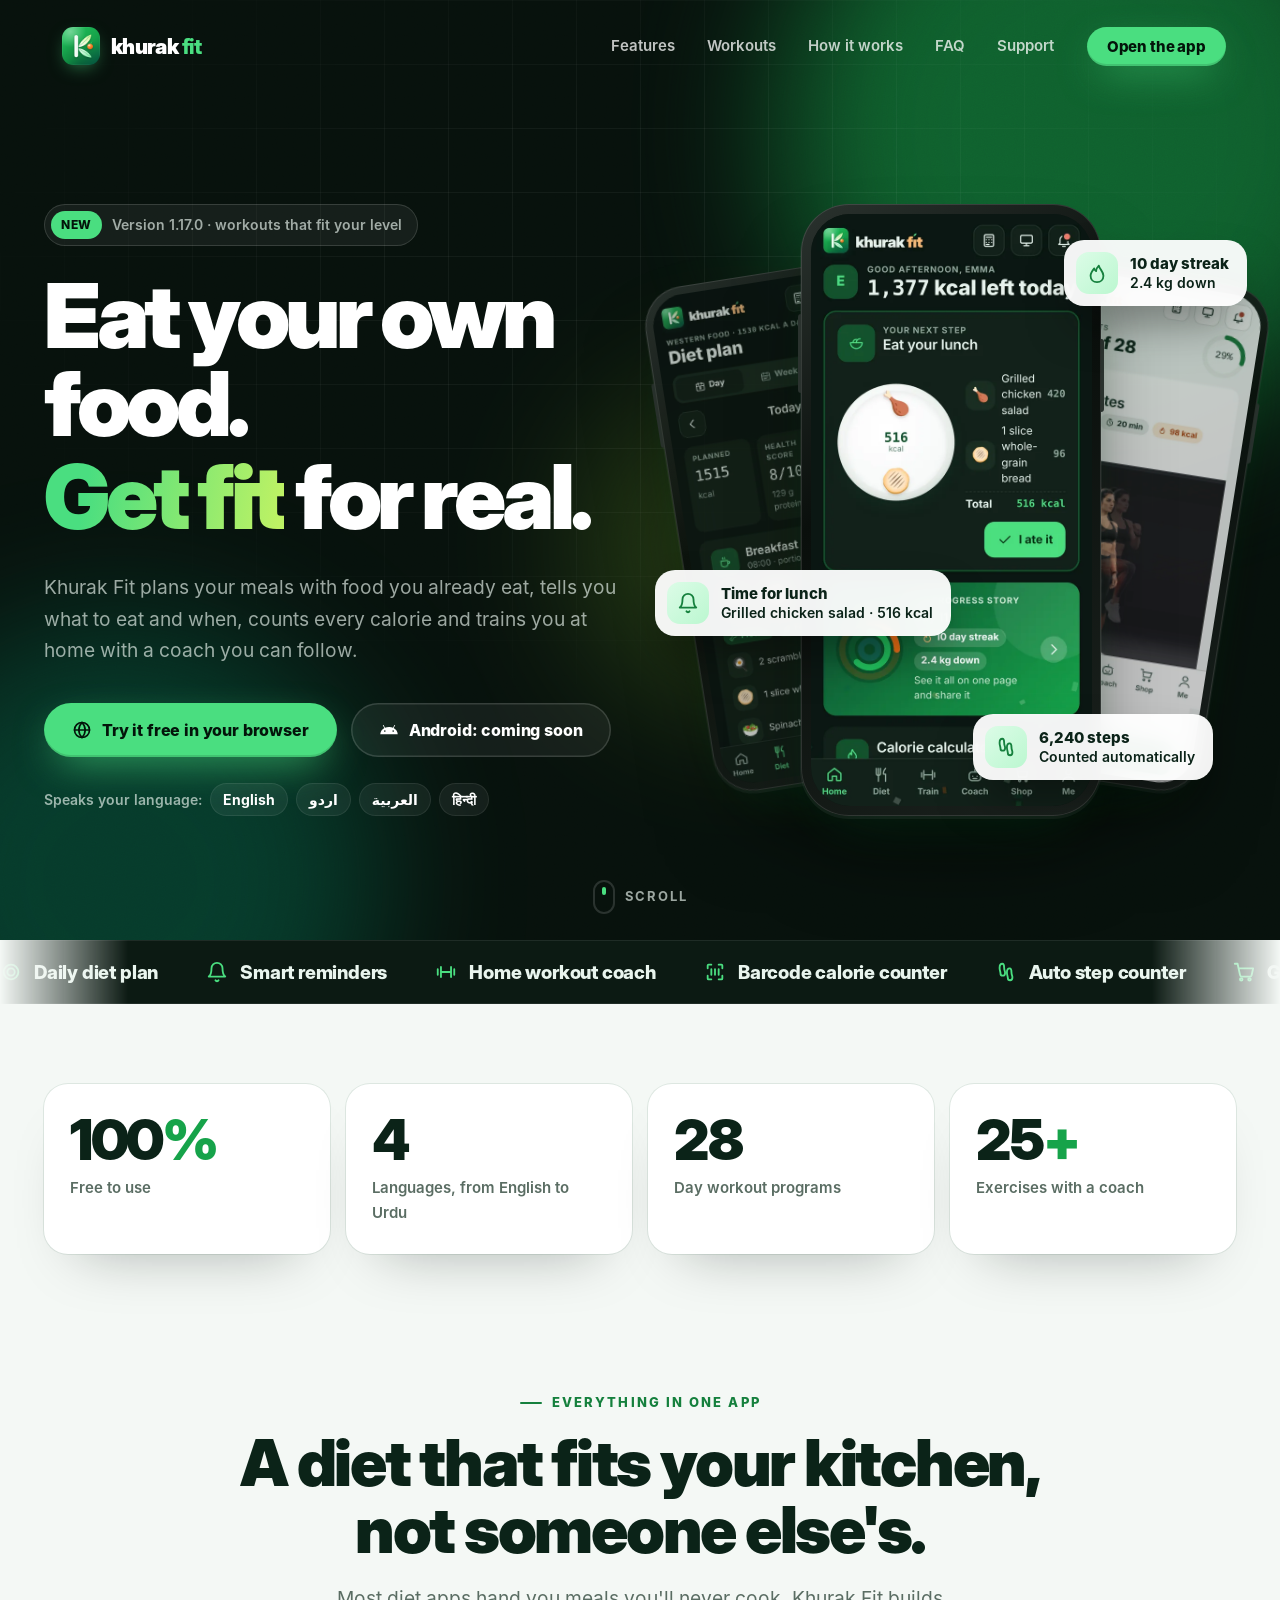
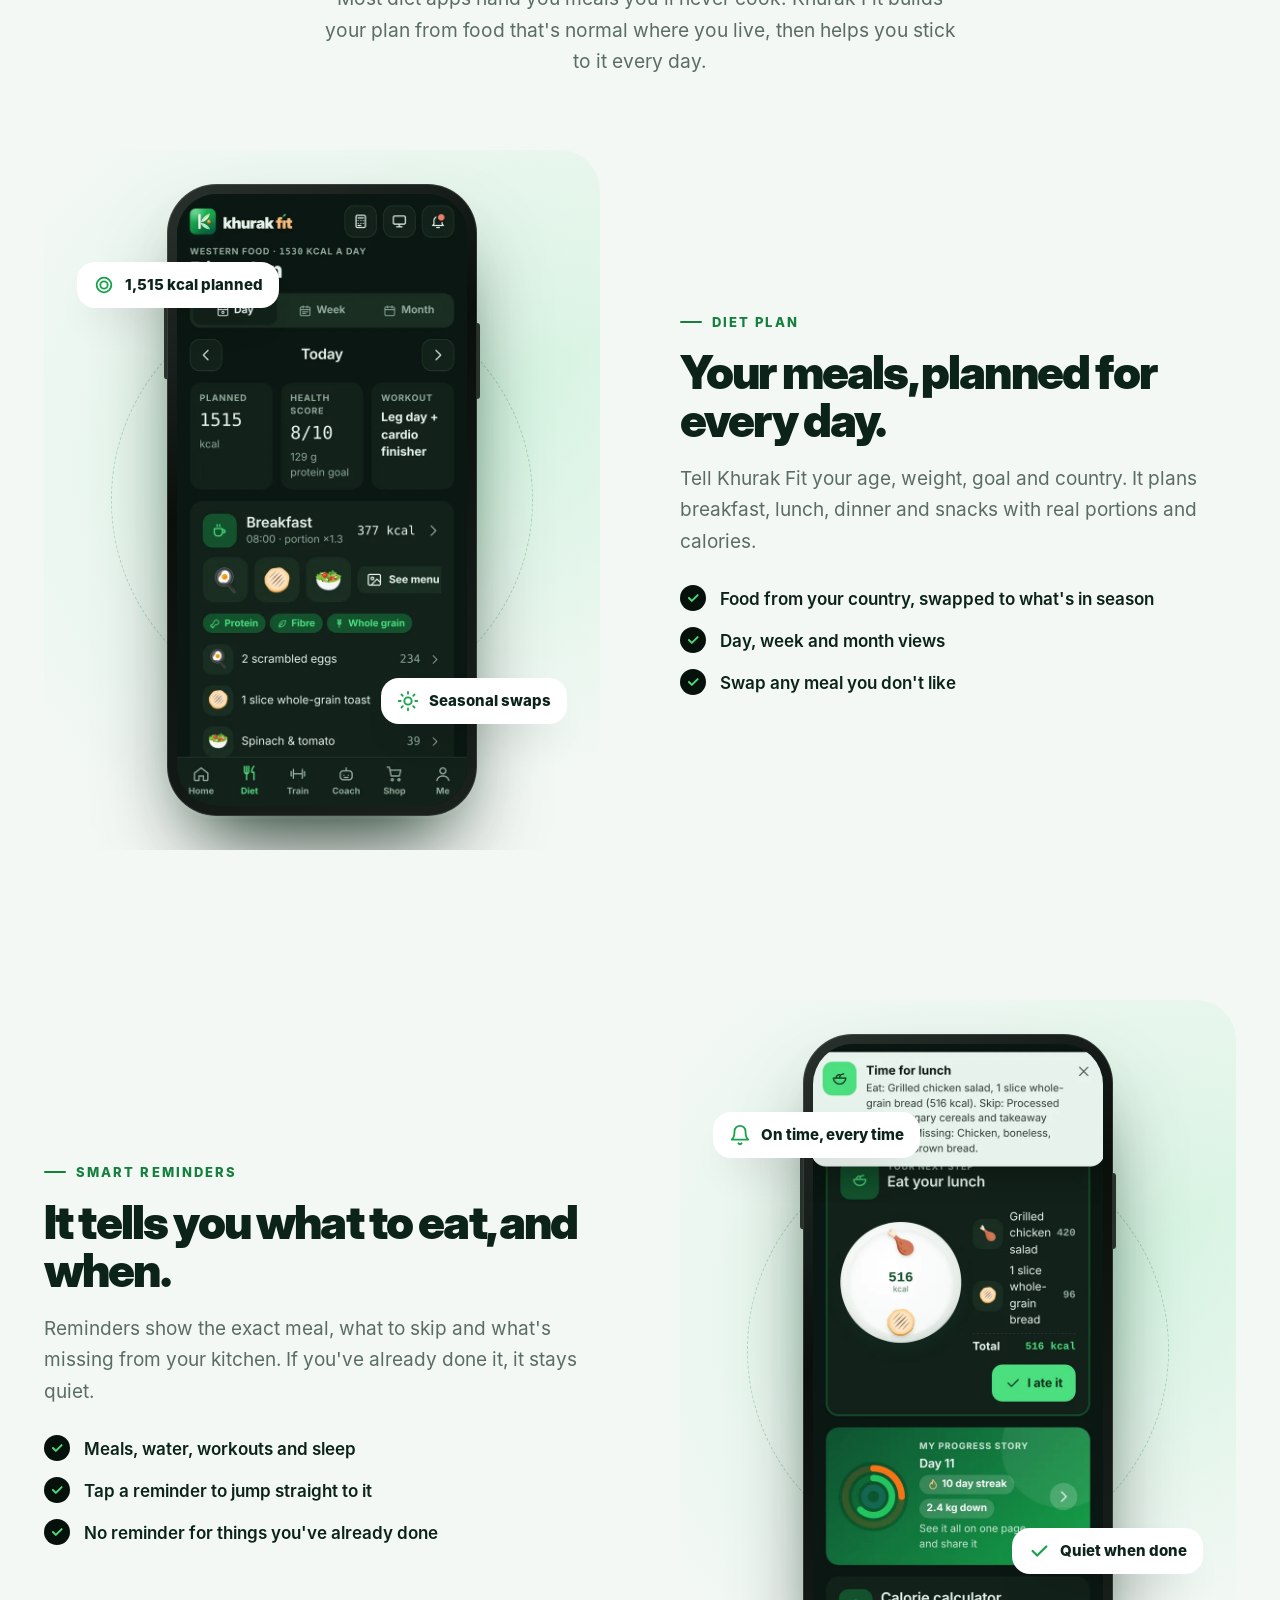
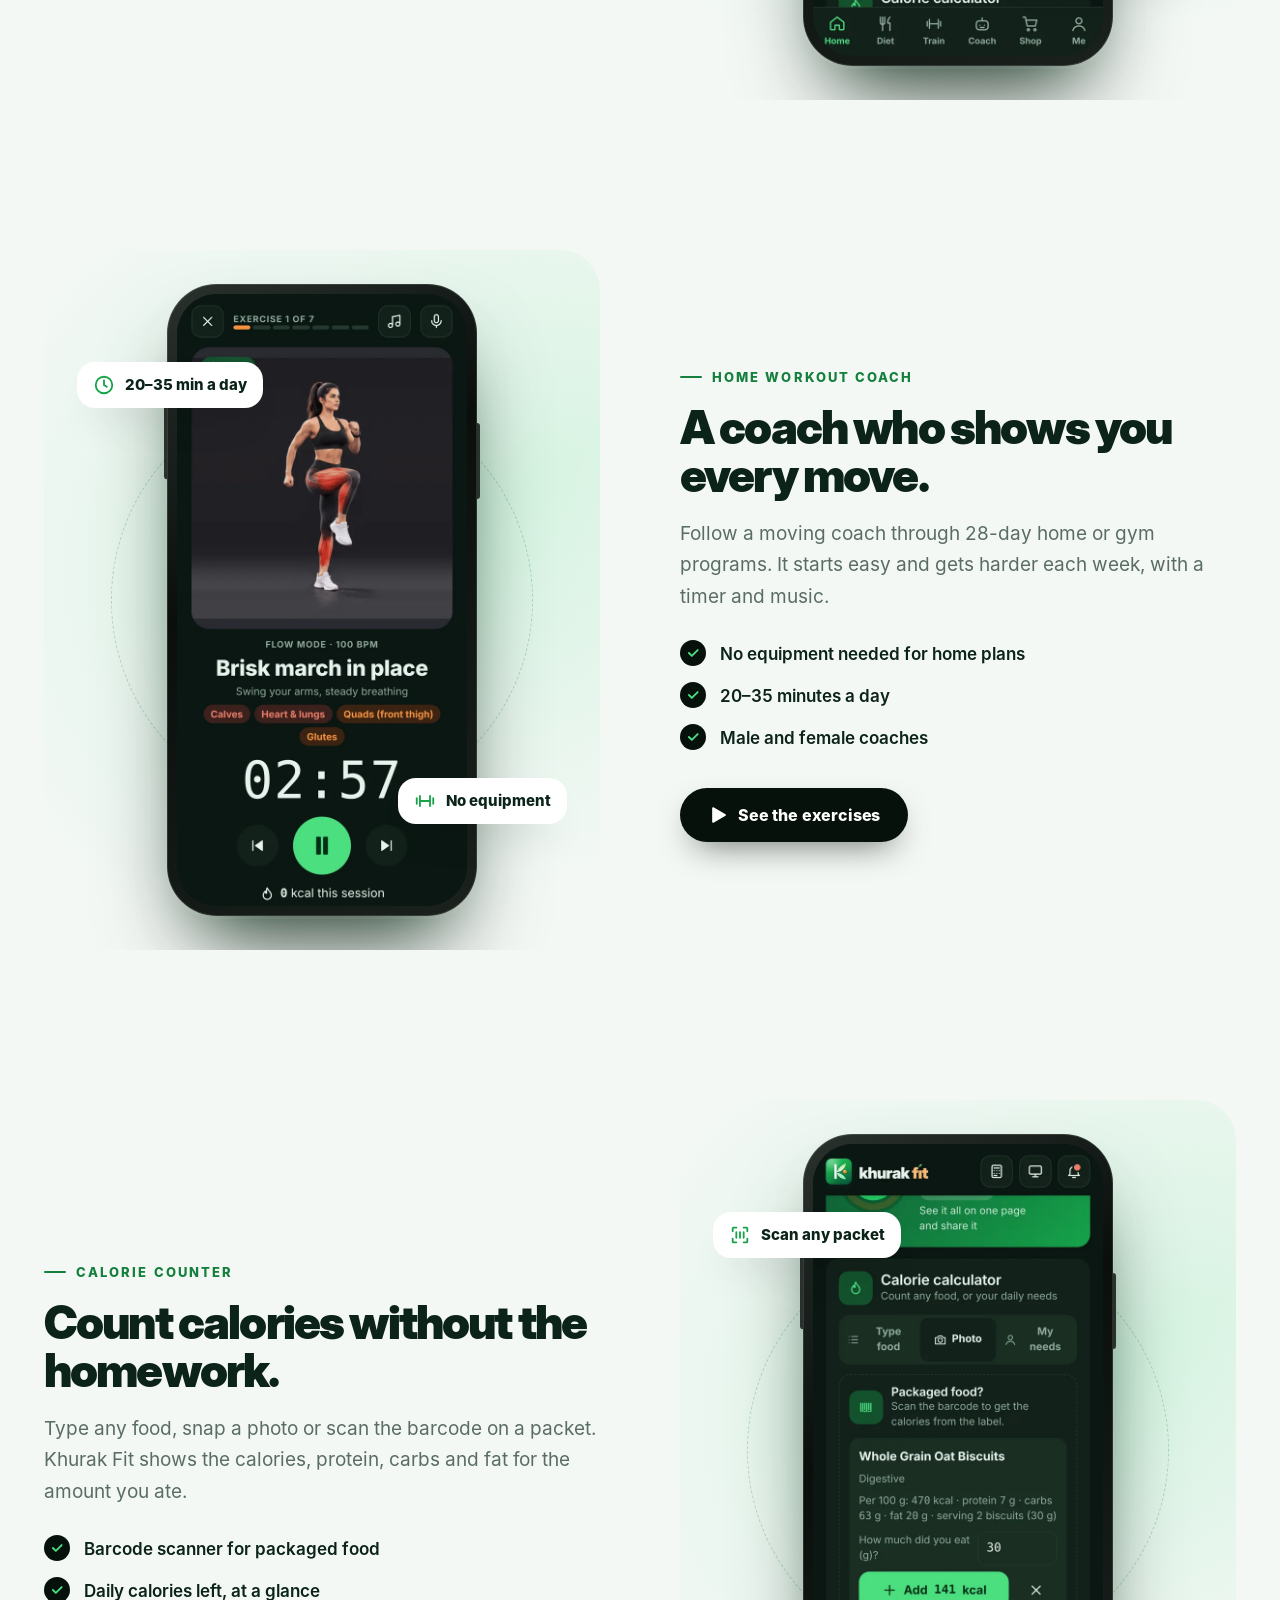
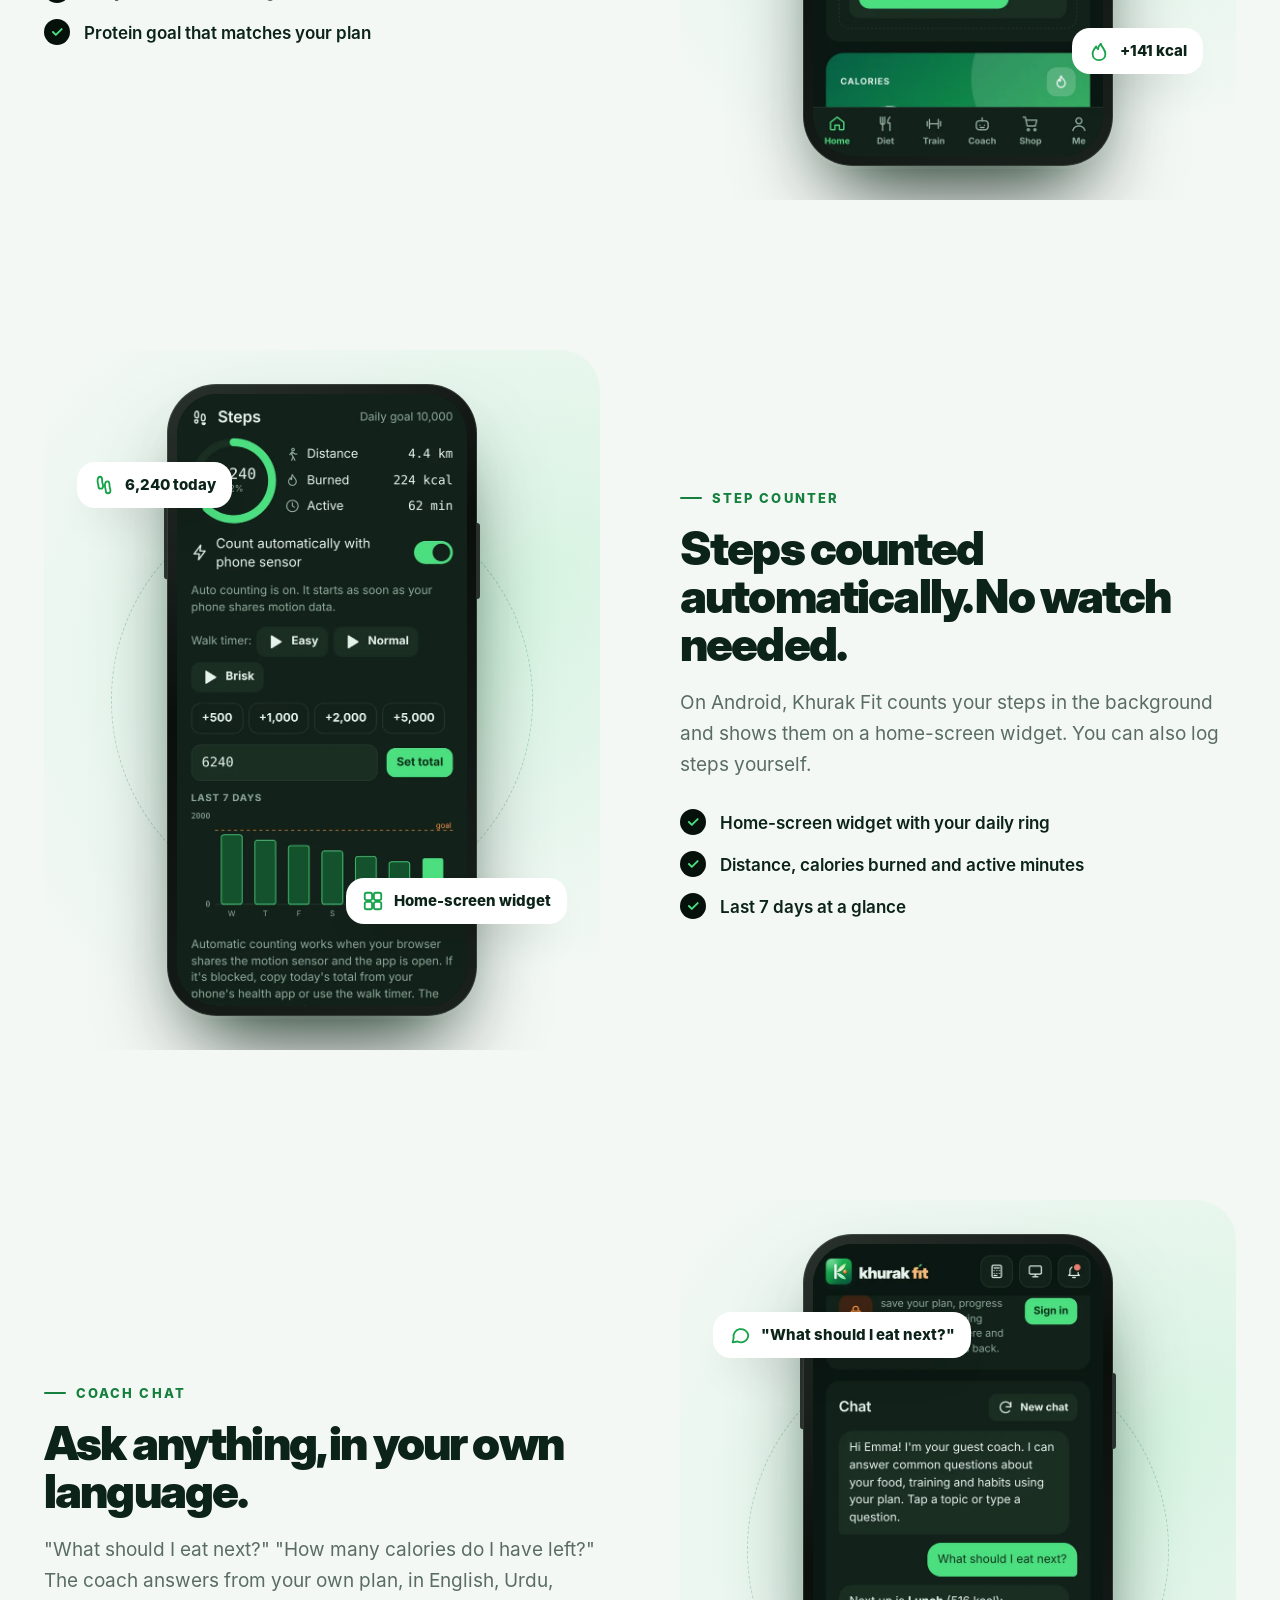
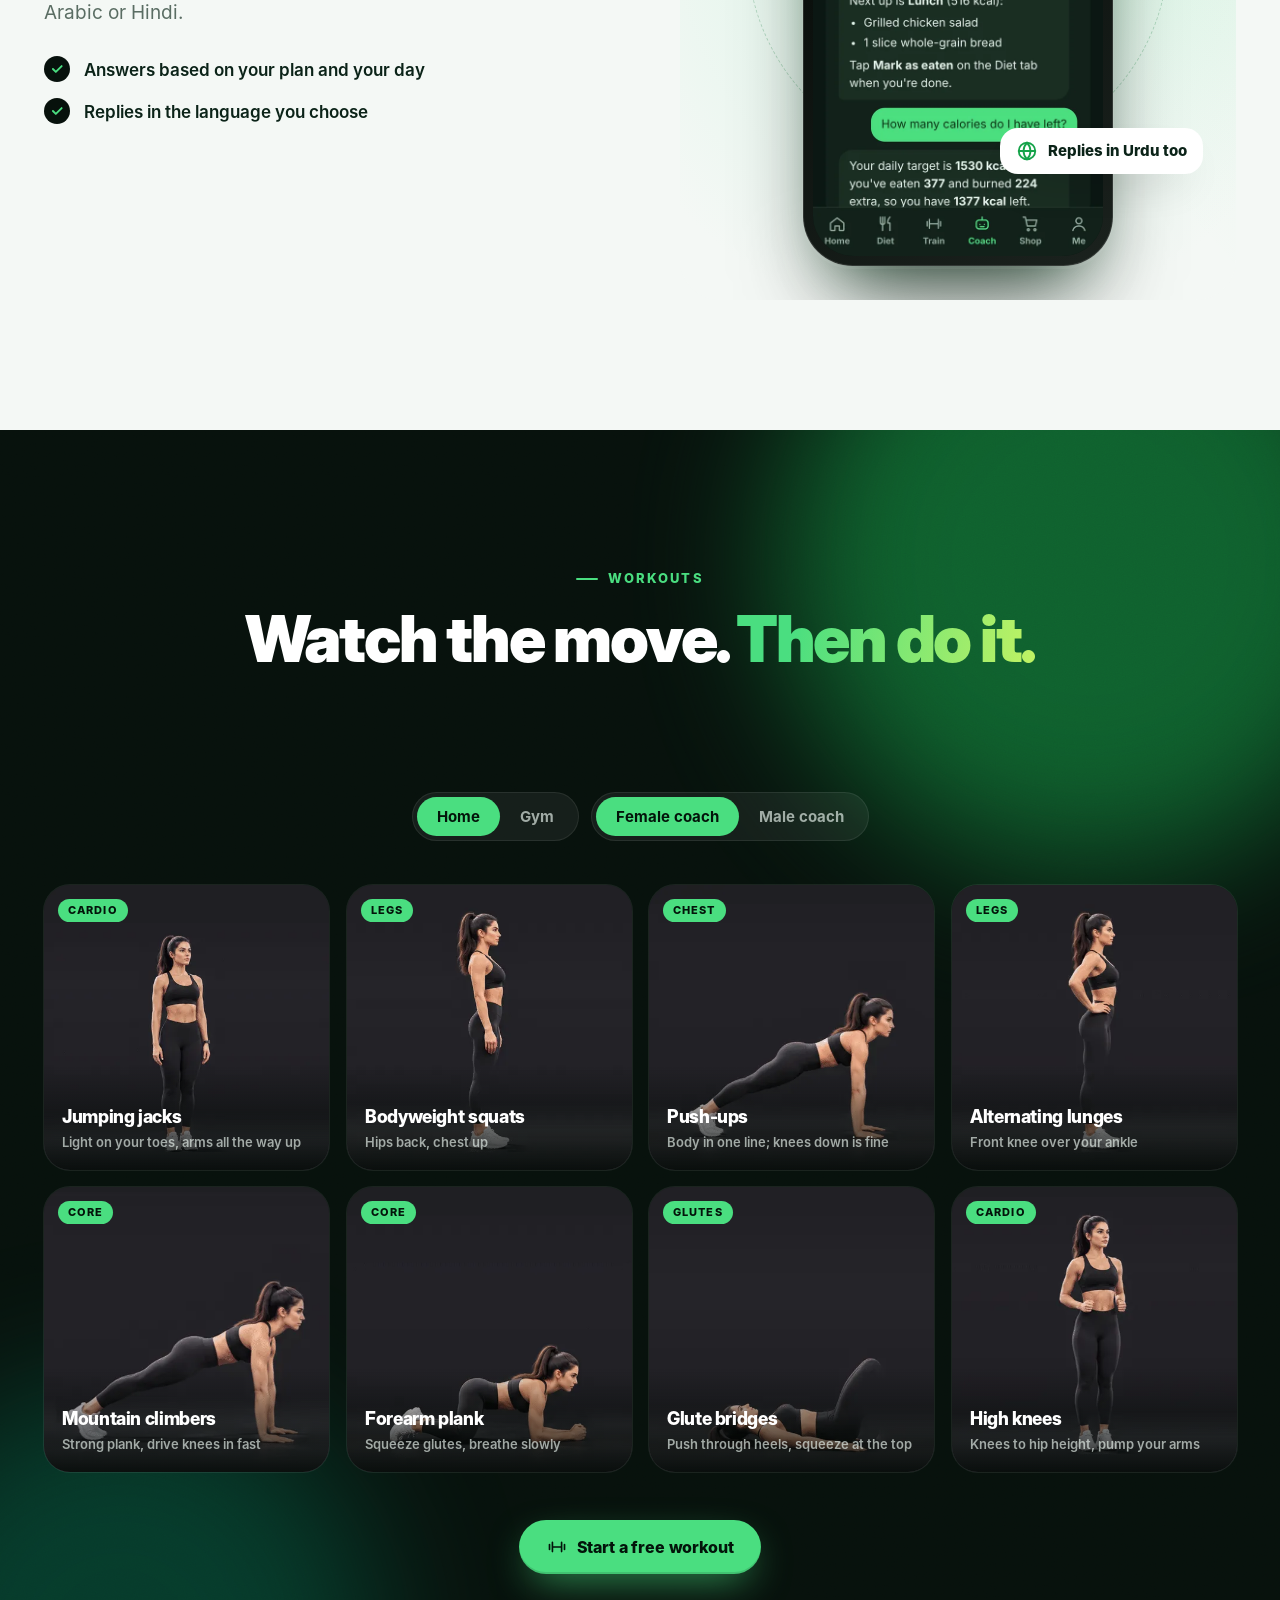
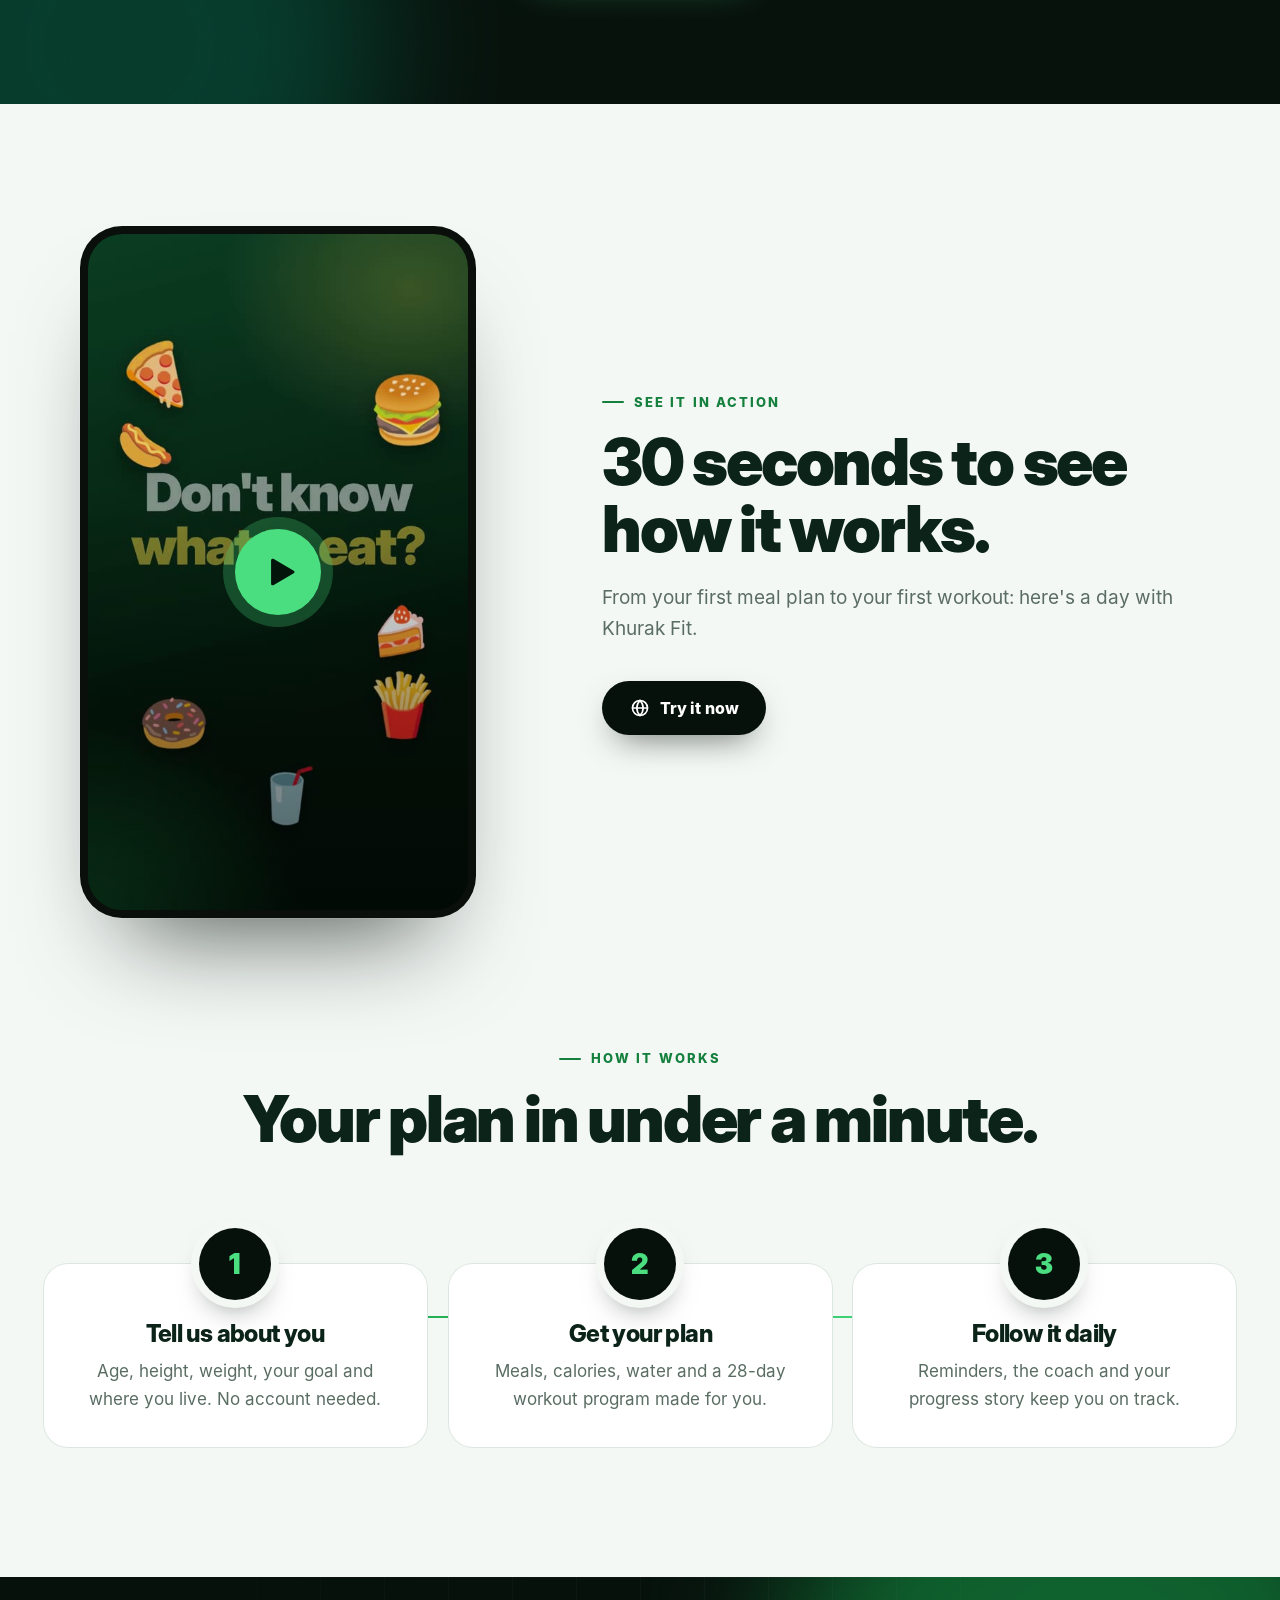
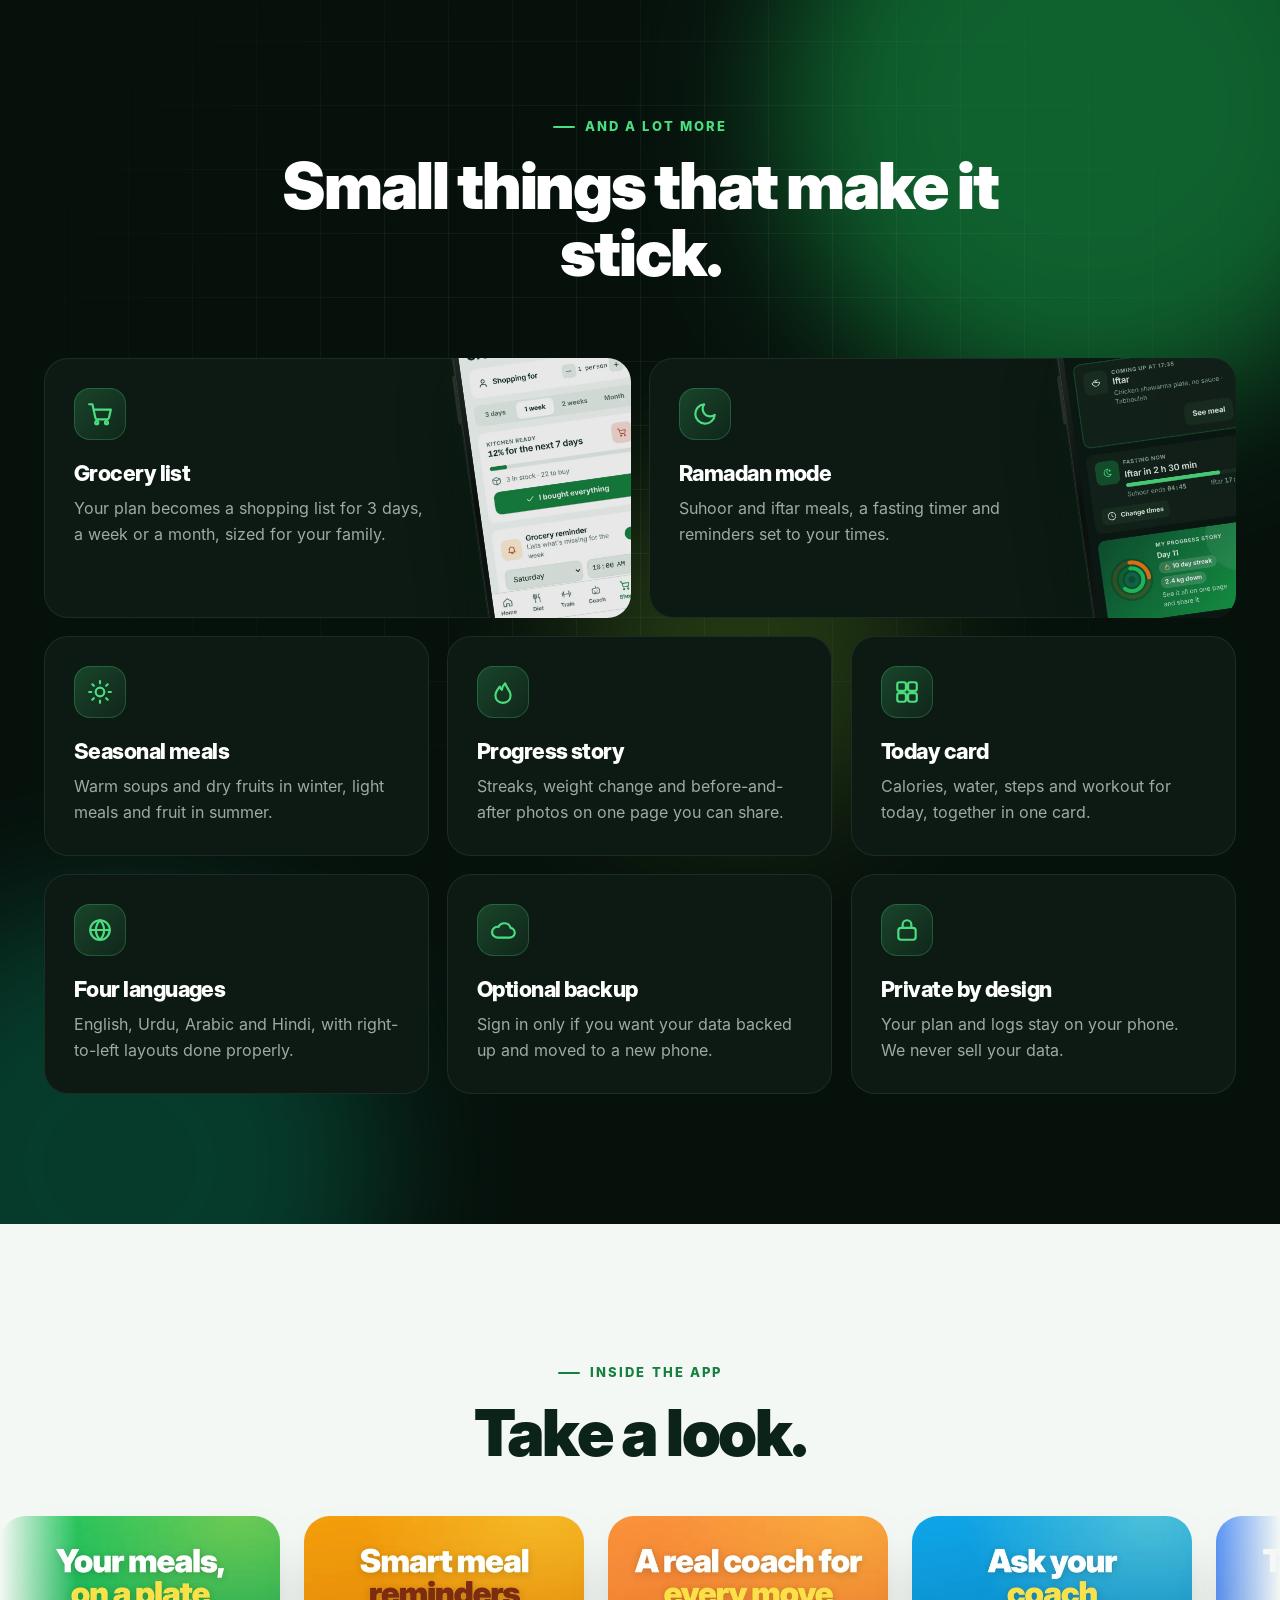
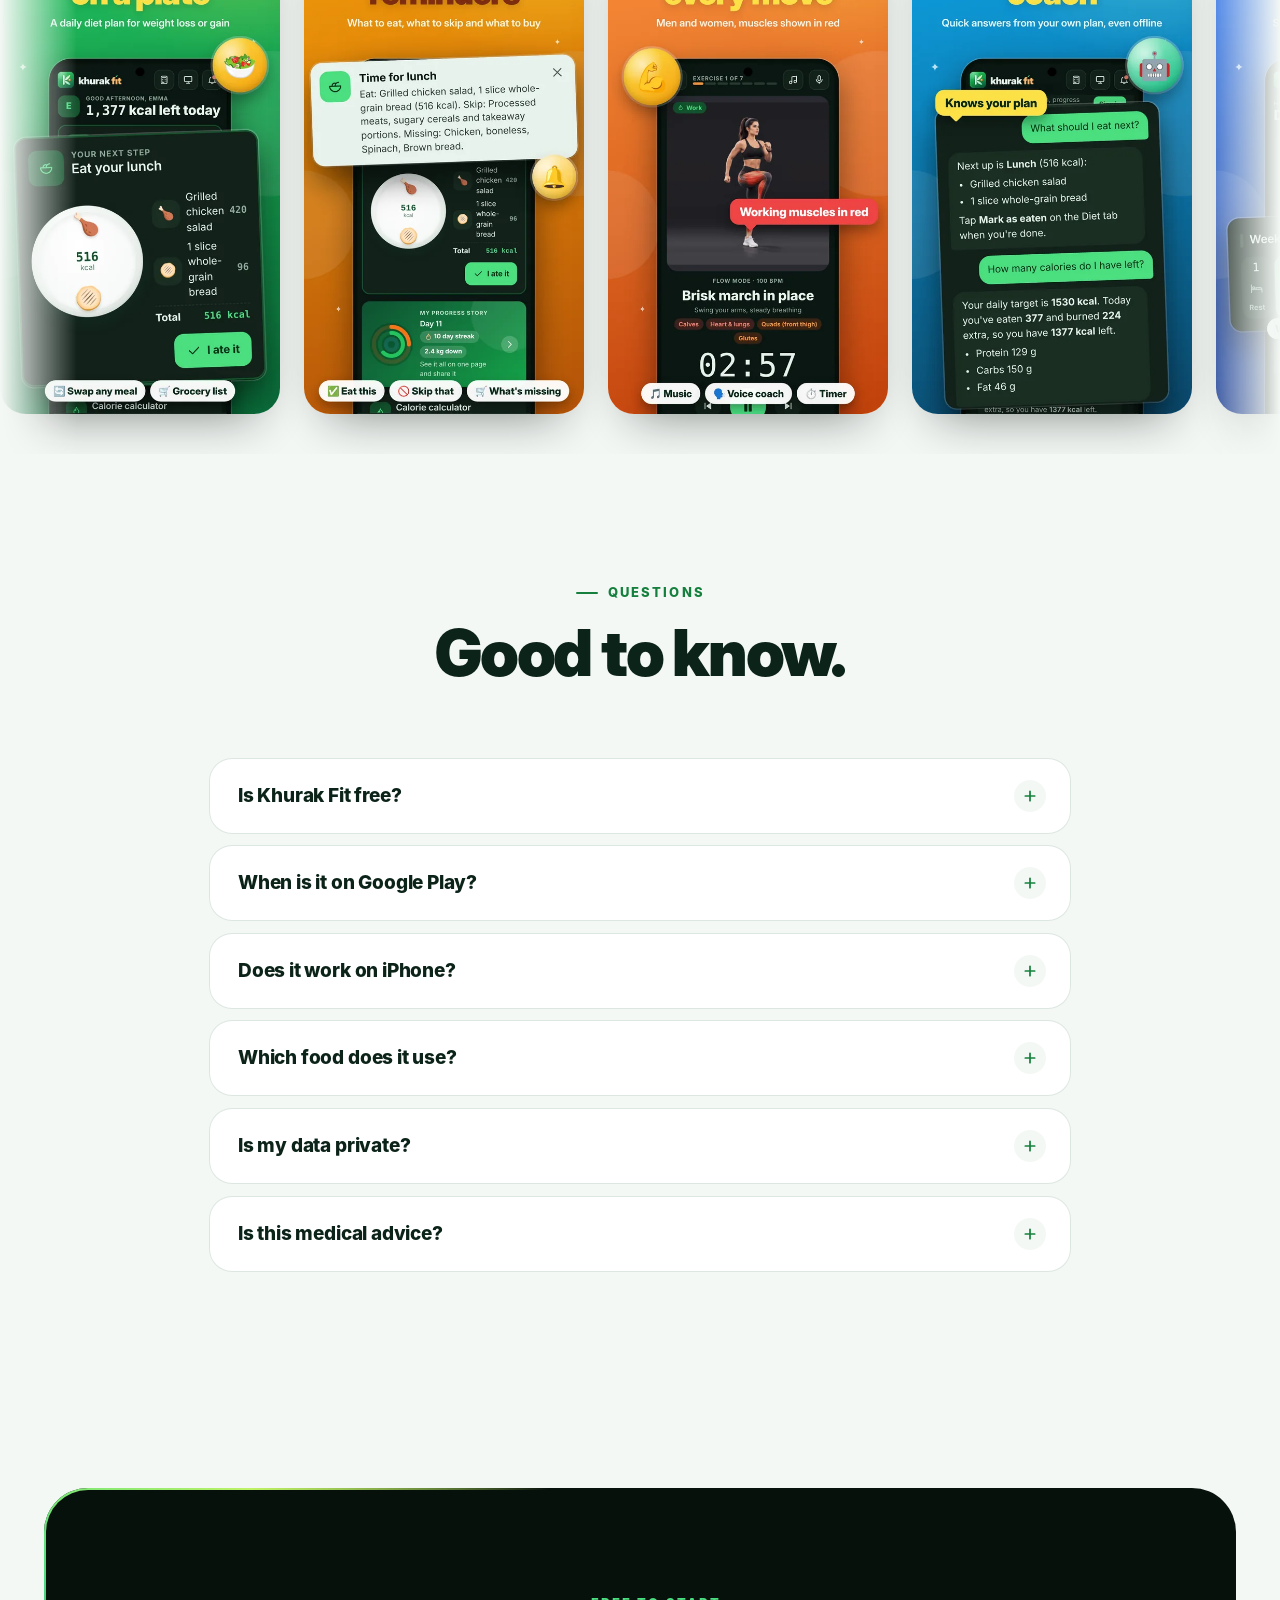
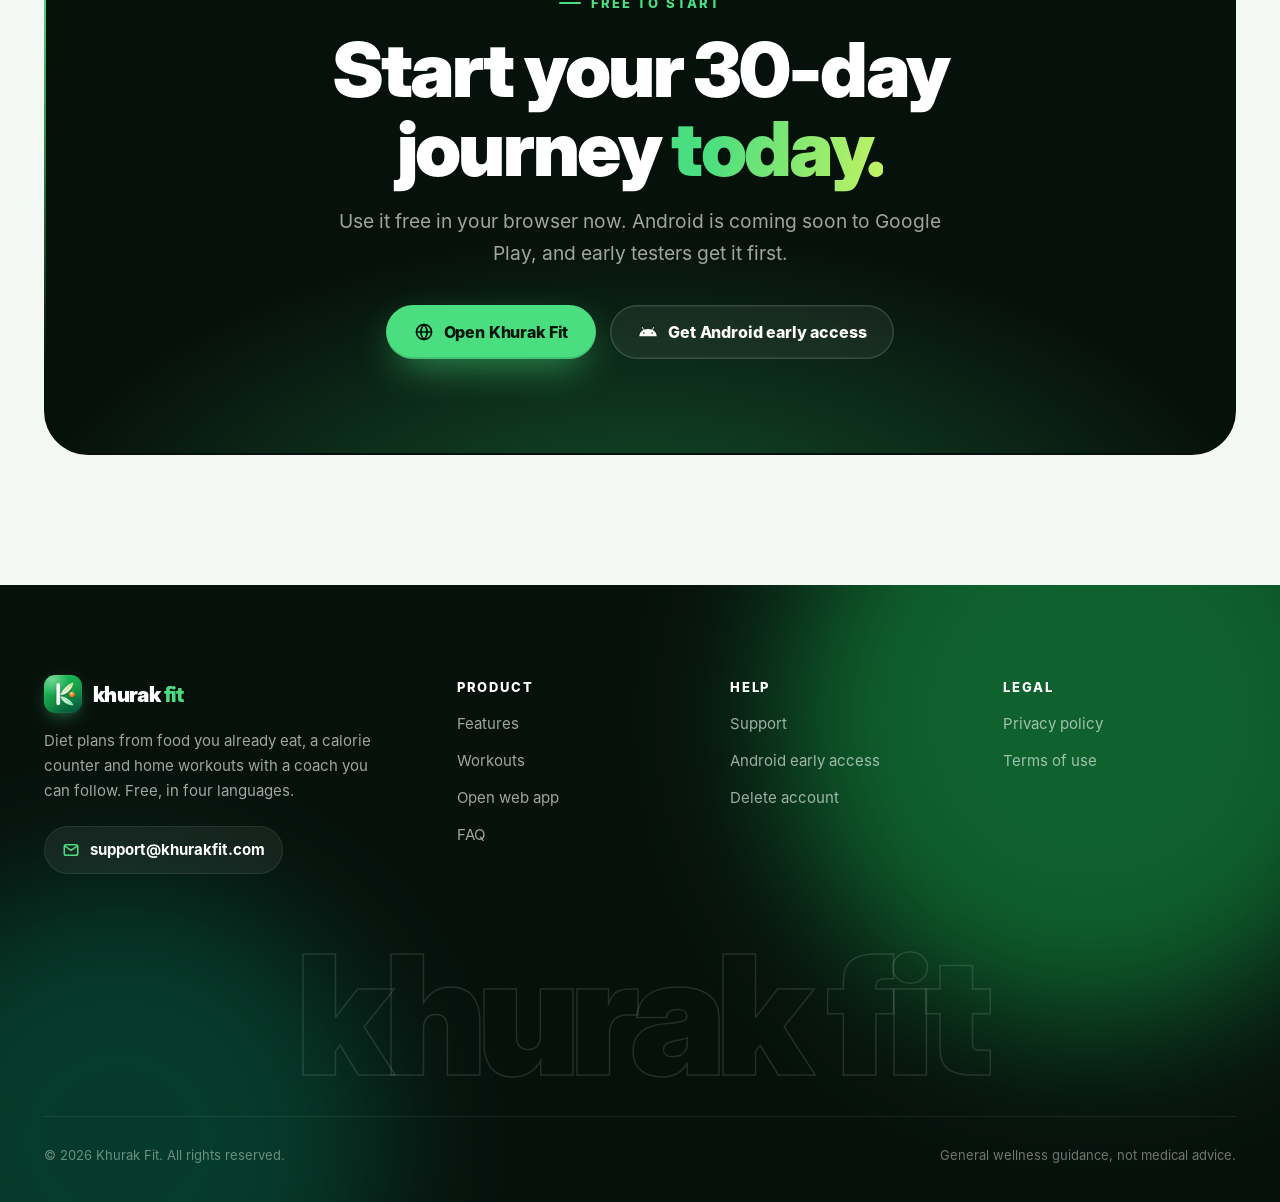
==== commit dcdedfe4: "Website: web app 1.17.0 (workouts that fit every level) Co-Authored-By: Claude Opus 5.5 <noreply@ant" ====
--- a/index.html
+++ b/index.html
@@ -15,7 +15,7 @@
 <meta name="twitter:card" content="summary_large_image">
 <link rel="preload" href="assets/fonts/interdisplay-900.woff" as="font" type="font/woff" crossorigin>
 <link rel="preload" href="assets/fonts/inter-400.woff" as="font" type="font/woff" crossorigin>
-<link rel="stylesheet" href="assets/site.css?v=202611102216">
+<link rel="stylesheet" href="assets/site.css?v=202611122300">
 <script type="application/ld+json">{"@context": "https://schema.org", "@type": "SoftwareApplication", "name": "Khurak Fit", "operatingSystem": "Android, Web", "applicationCategory": "HealthApplication", "offers": {"@type": "Offer", "price": "0", "priceCurrency": "USD"}, "url": "https://khurakfit.com/"}</script>
 </head>
 <body data-home>
@@ -58,7 +58,7 @@
   <div class="aurora"><i></i><i></i><i></i></div><div class="gridbg"></div><div class="grain"></div>
   <div class="wrap">
     <div>
-      <a class="chip fade-in" href="#features"><i>NEW</i> Version 1.16.0 · step counter widget</a>
+      <a class="chip fade-in" href="#features"><i>NEW</i> Version 1.17.0 · workouts that fit your level</a>
       <h1><span class="ln"><span>Eat your own food.</span></span><span class="ln"><span><span class="grad">Get fit</span> for real.</span></span></h1>
       <p class="lead fade-in" style="animation-delay:.35s">Khurak Fit plans your meals with food you already eat, tells you what to eat and when, counts every calorie and trains you at home with a coach you can follow.</p>
       <div class="ctas fade-in" style="animation-delay:.5s">
@@ -320,6 +320,6 @@
 <div class="note"><span>© <span data-year>2026</span> Khurak Fit. All rights reserved.</span><span>General wellness guidance, not medical advice.</span></div>
 </div></footer>
 <button class="totop" aria-label="Back to top"><svg><use href="#i-up"/></svg></button>
-<script src="assets/site.js?v=202611102216" defer></script>
+<script src="assets/site.js?v=202611122300" defer></script>
 </body>
 </html>
--- a/assets/site.css
+++ b/assets/site.css
@@ -54,11 +54,14 @@
 .progress{position:fixed;top:0;left:0;height:3px;width:100%;z-index:100;transform-origin:0 50%;transform:scaleX(0);background:linear-gradient(90deg,var(--glow),var(--lime))}
 
 /* header */
-.hdr{position:fixed;inset:0 0 auto 0;z-index:60;padding:14px 0;transition:padding .3s var(--ease);animation:dropin .8s var(--ease) both}
+.hdr{position:fixed;inset:0 0 auto 0;z-index:60;padding:14px 0;transition:padding .3s var(--ease);animation:dropin .8s var(--ease) backwards}
 @keyframes dropin{from{transform:translateY(-100%);opacity:0}}
-.hdr .bar{display:flex;align-items:center;gap:18px;height:64px;padding:0 10px 0 18px;border-radius:999px;transition:background .3s,box-shadow .3s,backdrop-filter .3s}
+/* The pill background sits on ::before, not on .bar: a backdrop-filter or transform on an
+   ancestor would trap the full-screen mobile menu (.nav, position:fixed) inside the header. */
+.hdr .bar{position:relative;display:flex;align-items:center;gap:18px;height:64px;padding:0 10px 0 18px;border-radius:999px}
+.hdr .bar::before{content:"";position:absolute;inset:0;z-index:-2;border-radius:inherit;pointer-events:none;transition:background .3s,box-shadow .3s,backdrop-filter .3s}
 .hdr.solid{padding:10px 0}
-.hdr.solid .bar,.hdr.light .bar{background:rgba(7,17,12,.78);backdrop-filter:saturate(1.6) blur(18px);-webkit-backdrop-filter:saturate(1.6) blur(18px);box-shadow:0 0 0 1px var(--edge),0 18px 40px -20px rgba(0,0,0,.6)}
+.hdr.solid .bar::before,.hdr.light .bar::before{background:rgba(7,17,12,.78);backdrop-filter:saturate(1.6) blur(18px);-webkit-backdrop-filter:saturate(1.6) blur(18px);box-shadow:0 0 0 1px var(--edge),0 18px 40px -20px rgba(0,0,0,.6)}
 .logo{display:flex;align-items:center;gap:11px;text-decoration:none;color:#fff;font:900 21px/1 var(--disp);letter-spacing:-.03em}
 .logo img{width:38px;height:38px;border-radius:11px;box-shadow:0 6px 18px -6px rgba(74,222,128,.6)}
 .logo b{color:var(--glow)}
@@ -74,8 +77,9 @@
 @media (max-width:940px){
   .burger{display:block}
   .hdr .cta{display:none}
-  .nav{position:fixed;inset:0;z-index:-1;flex-direction:column;justify-content:center;align-items:stretch;gap:4px;padding:100px 24px 40px;background:radial-gradient(120% 80% at 80% 0%,#0F3020,var(--ink) 60%);clip-path:circle(0 at calc(100% - 50px) 46px);transition:clip-path .6s var(--ease);margin:0}
+  .nav{position:fixed;inset:0;z-index:-1;flex-direction:column;justify-content:safe center;overflow-y:auto;overscroll-behavior:contain;align-items:stretch;gap:4px;padding:100px 24px 40px;background:radial-gradient(120% 80% at 80% 0%,#0F3020,var(--ink) 60%);clip-path:circle(0 at calc(100% - 50px) 46px);transition:clip-path .6s var(--ease);margin:0}
   .menu-open .nav{clip-path:circle(150% at calc(100% - 50px) 46px)}
+  .menu-open .hdr .bar::before{opacity:0}
   .nav a{font:900 clamp(34px,9vw,52px)/1.1 var(--disp);letter-spacing:-.035em;padding:10px 6px;color:#fff;border-radius:16px;opacity:0;transform:translateY(20px);transition:opacity .4s,transform .5s var(--ease)}
   .menu-open .nav a{opacity:1;transform:none}
   .menu-open .nav li:nth-child(2) a{transition-delay:.05s}.menu-open .nav li:nth-child(3) a{transition-delay:.1s}.menu-open .nav li:nth-child(4) a{transition-delay:.15s}.menu-open .nav li:nth-child(5) a{transition-delay:.2s}.menu-open .nav li:nth-child(6) a{transition-delay:.25s}
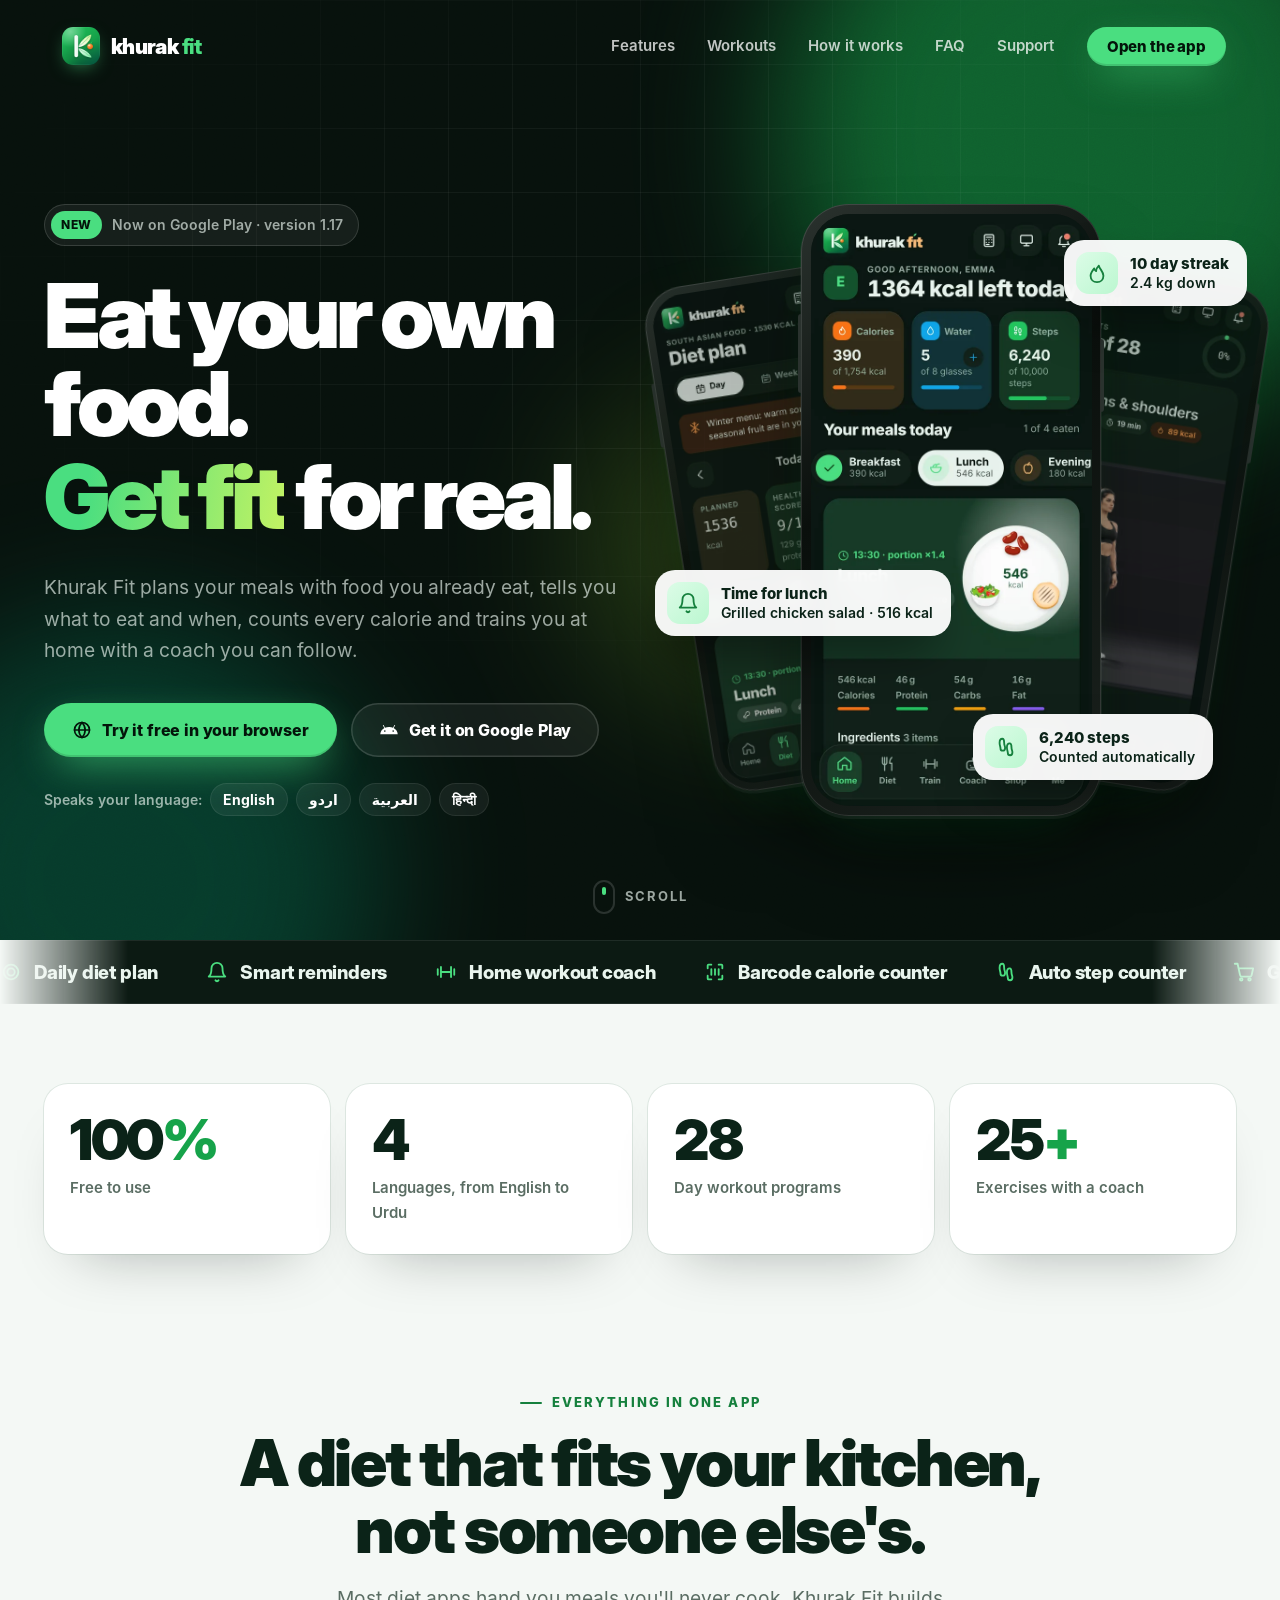
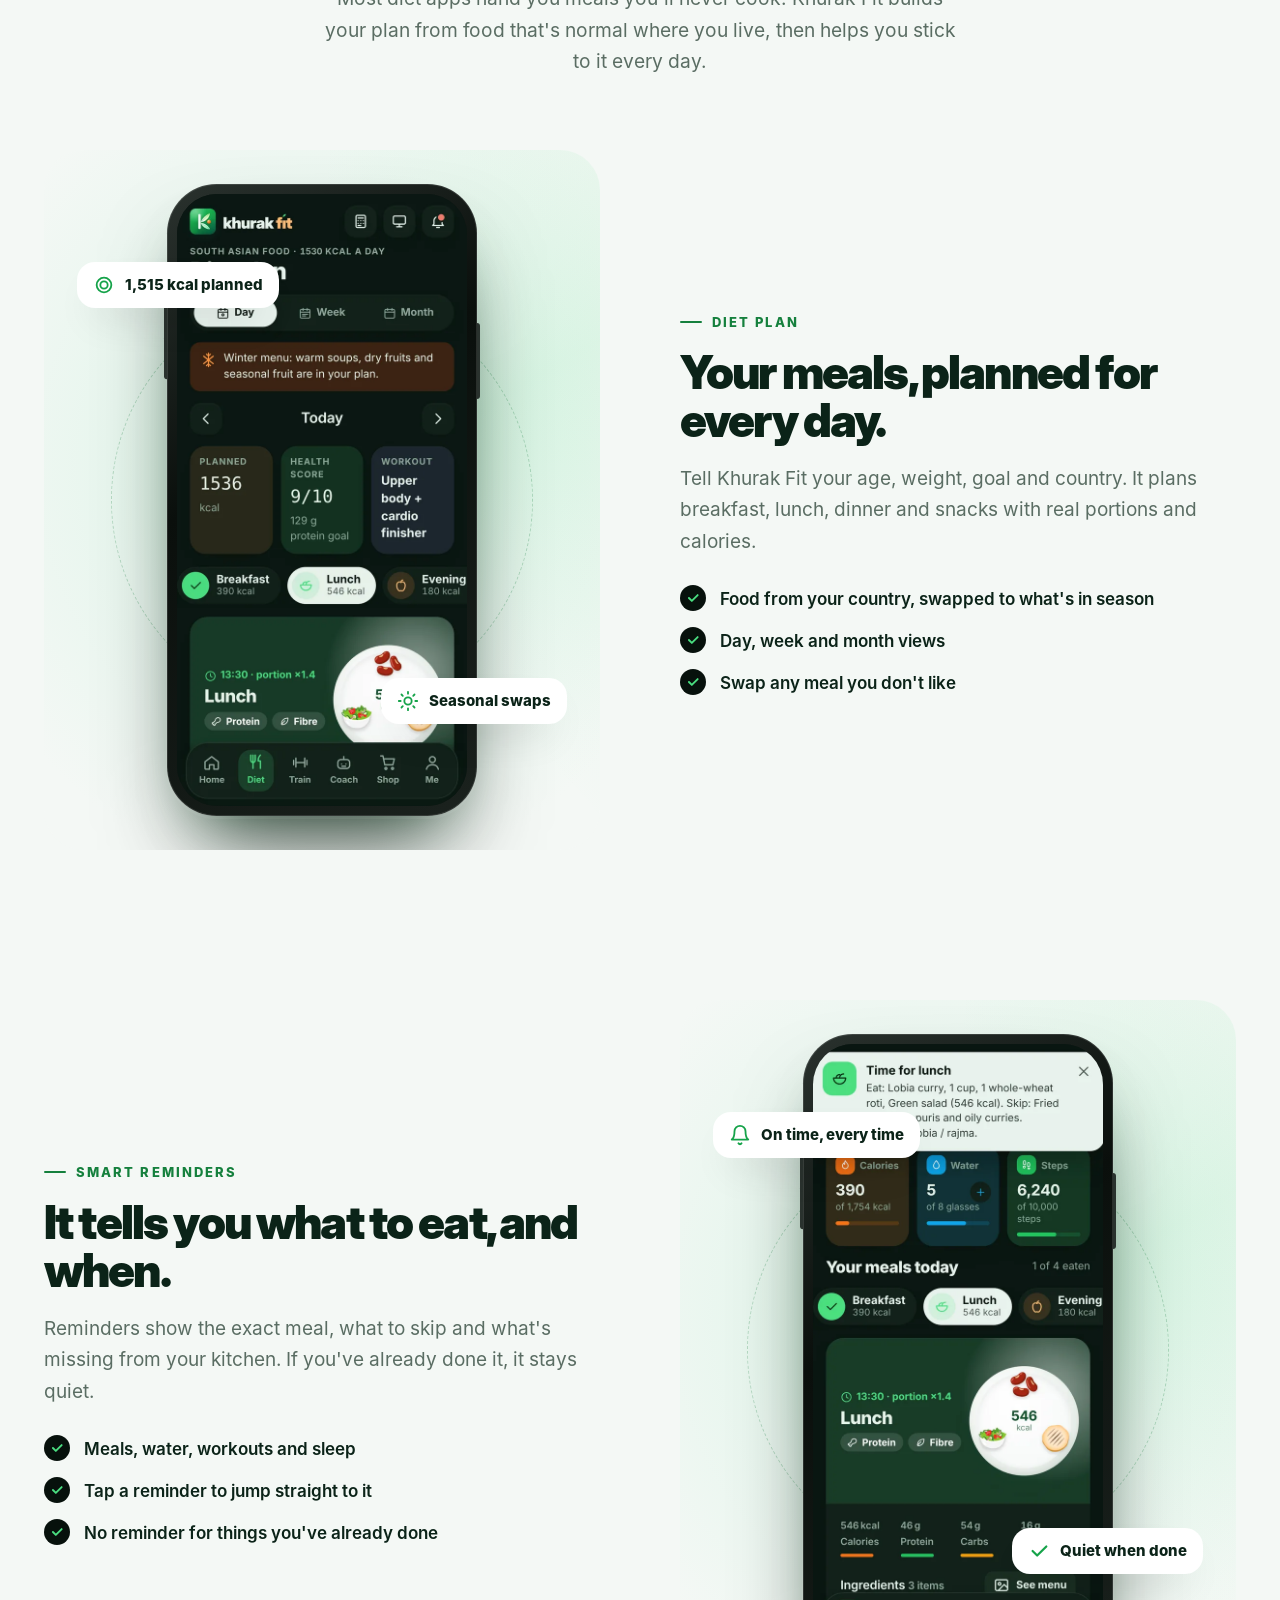
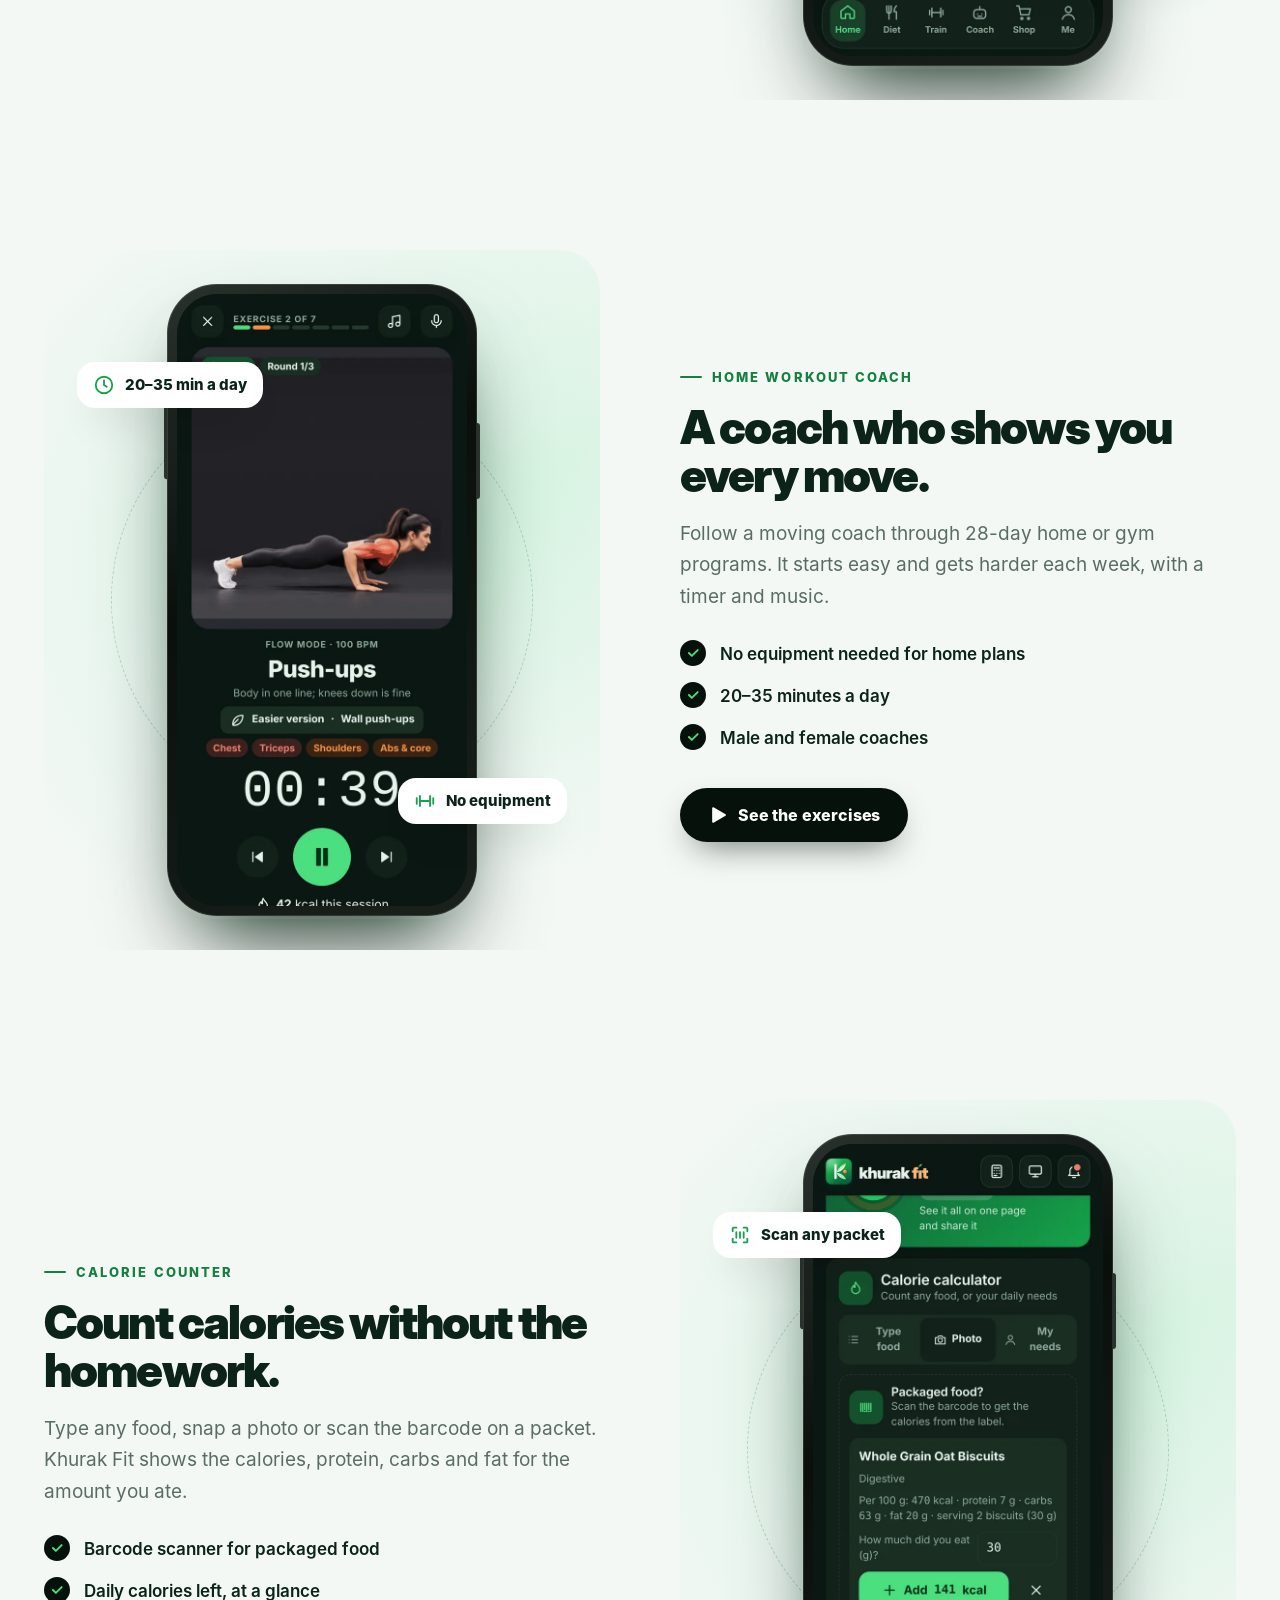
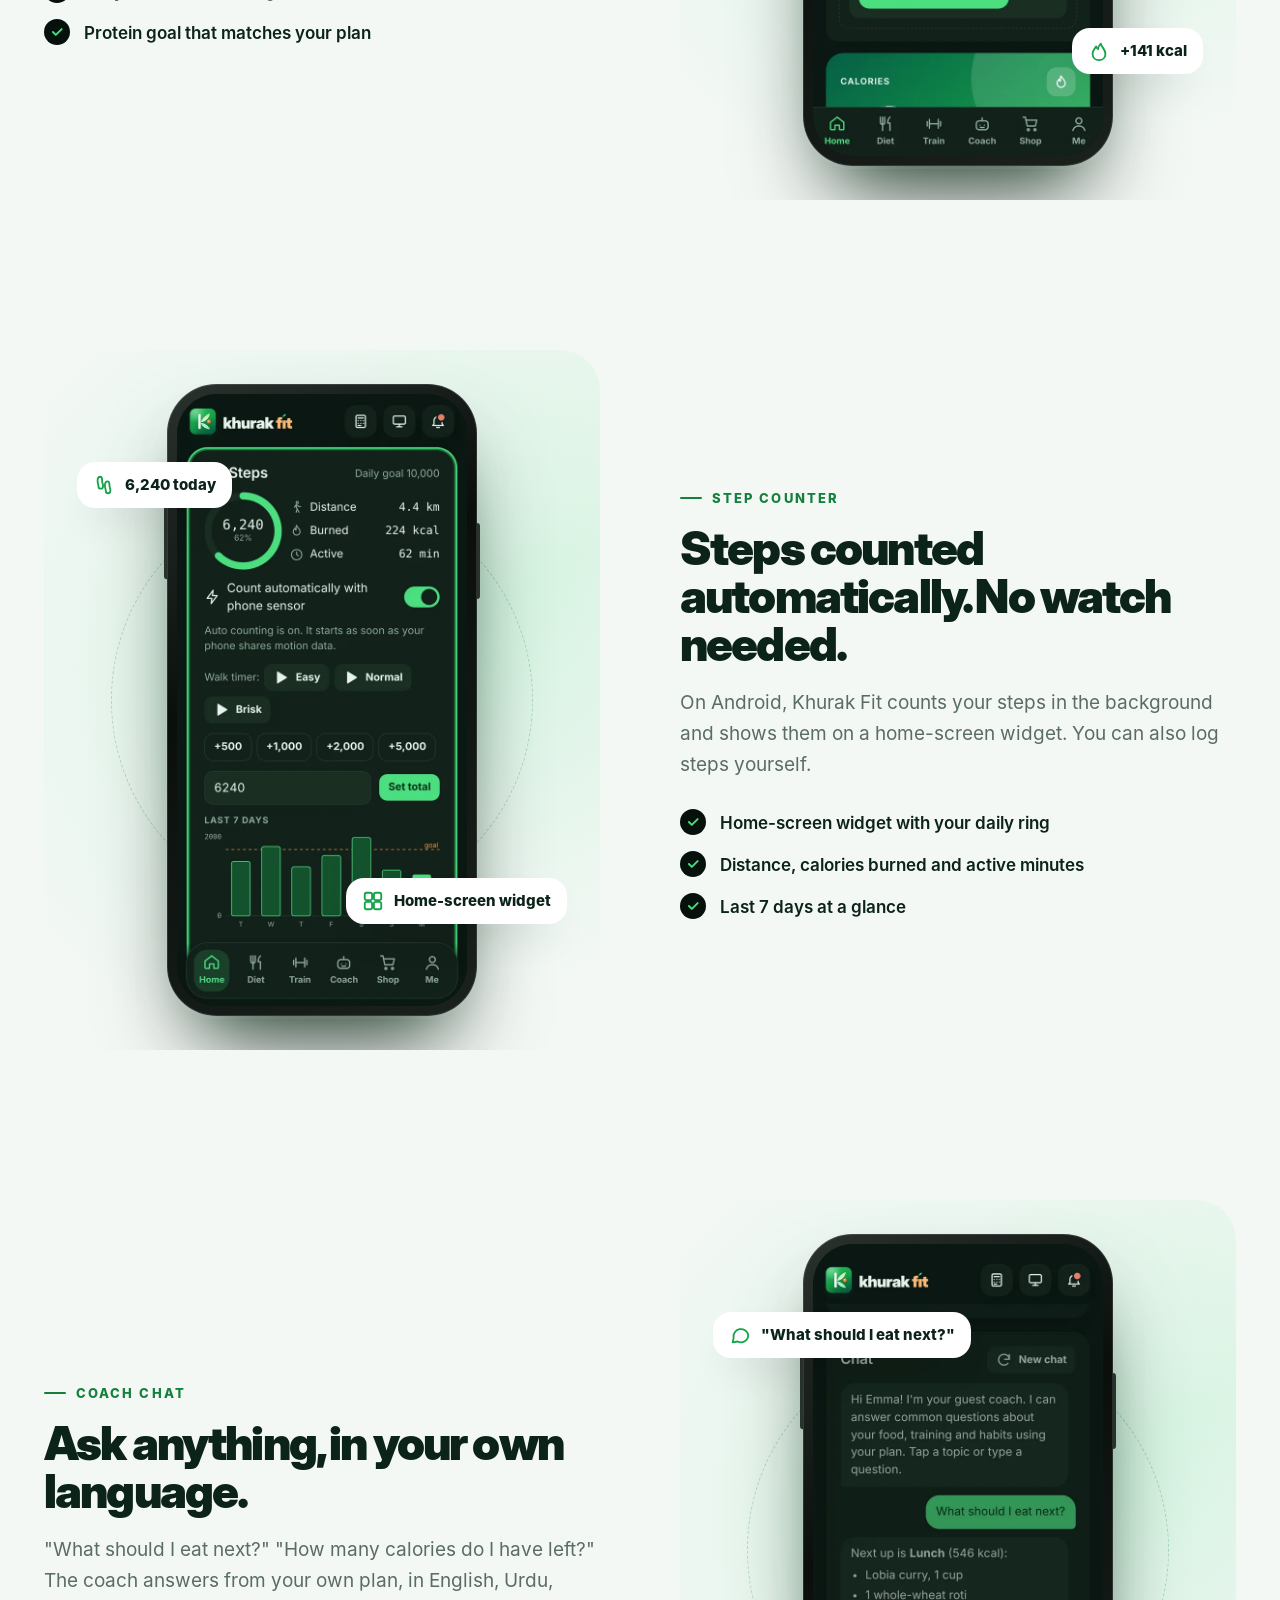
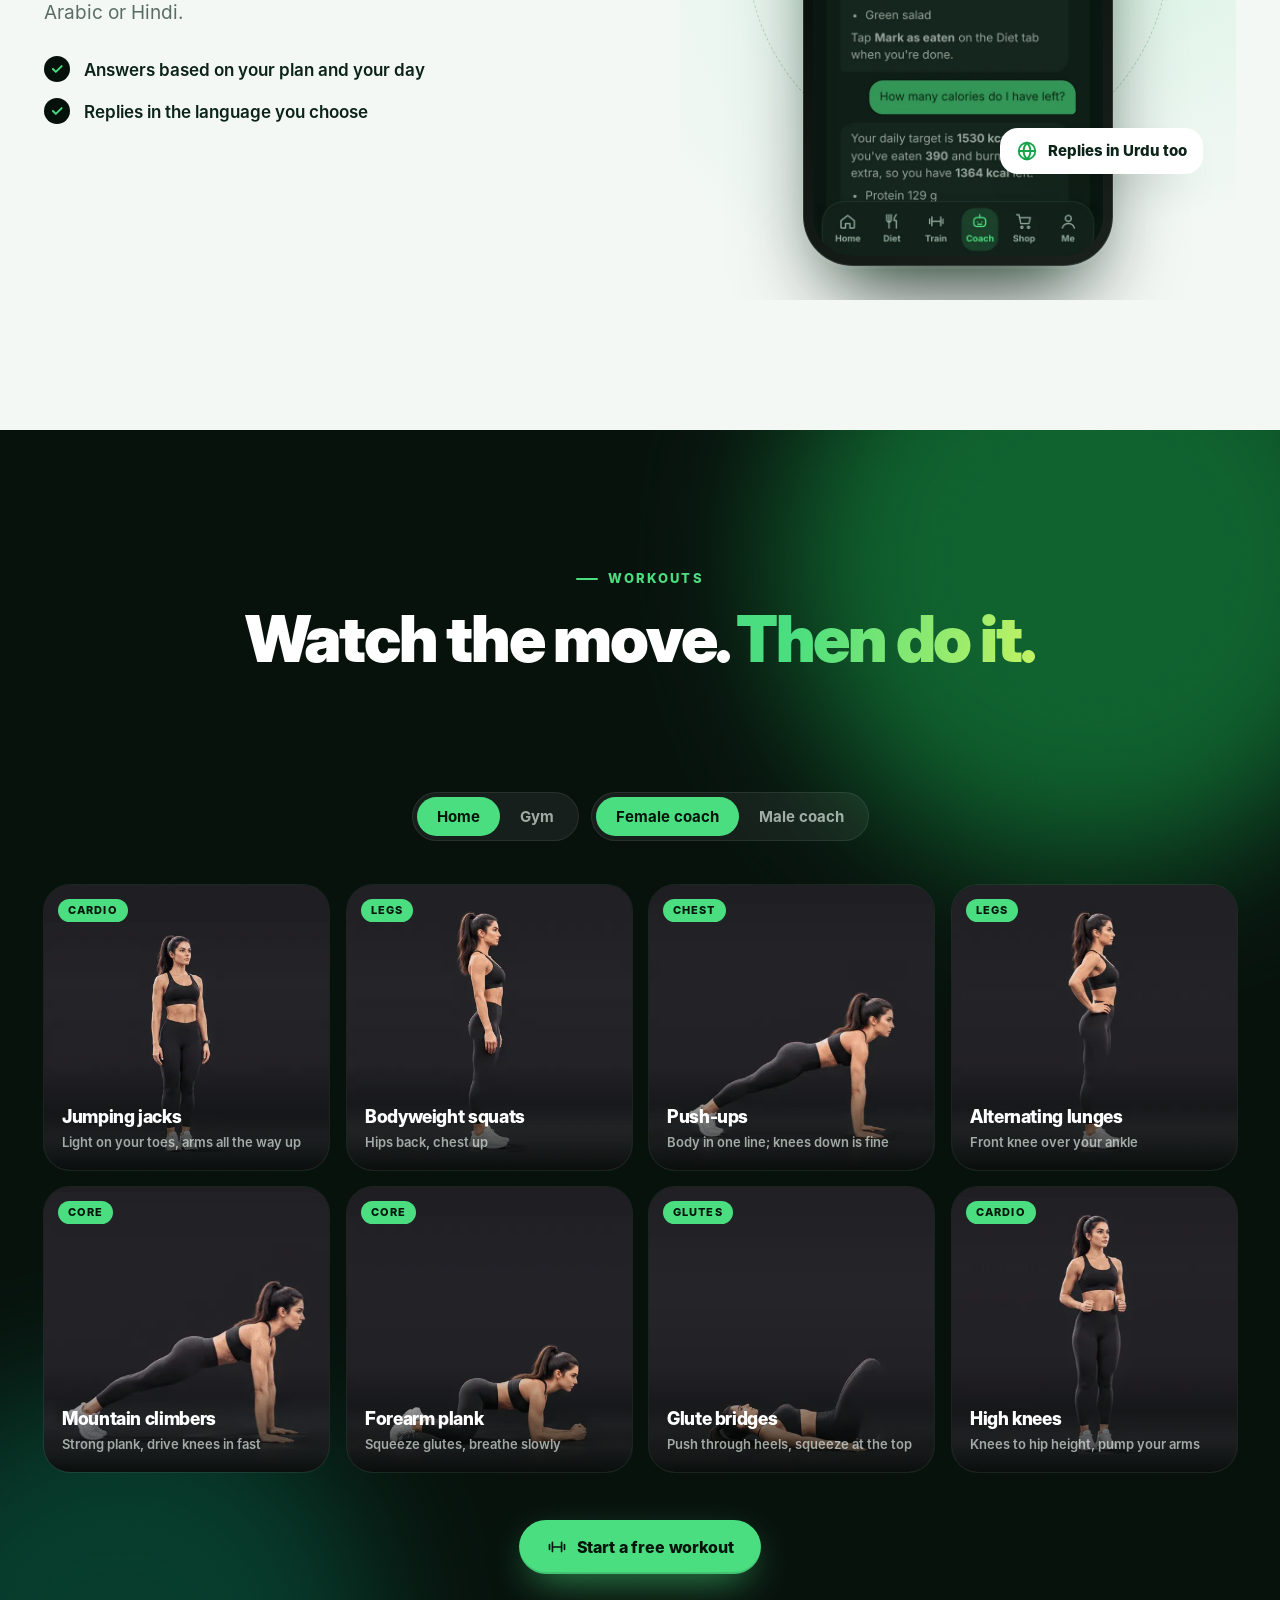
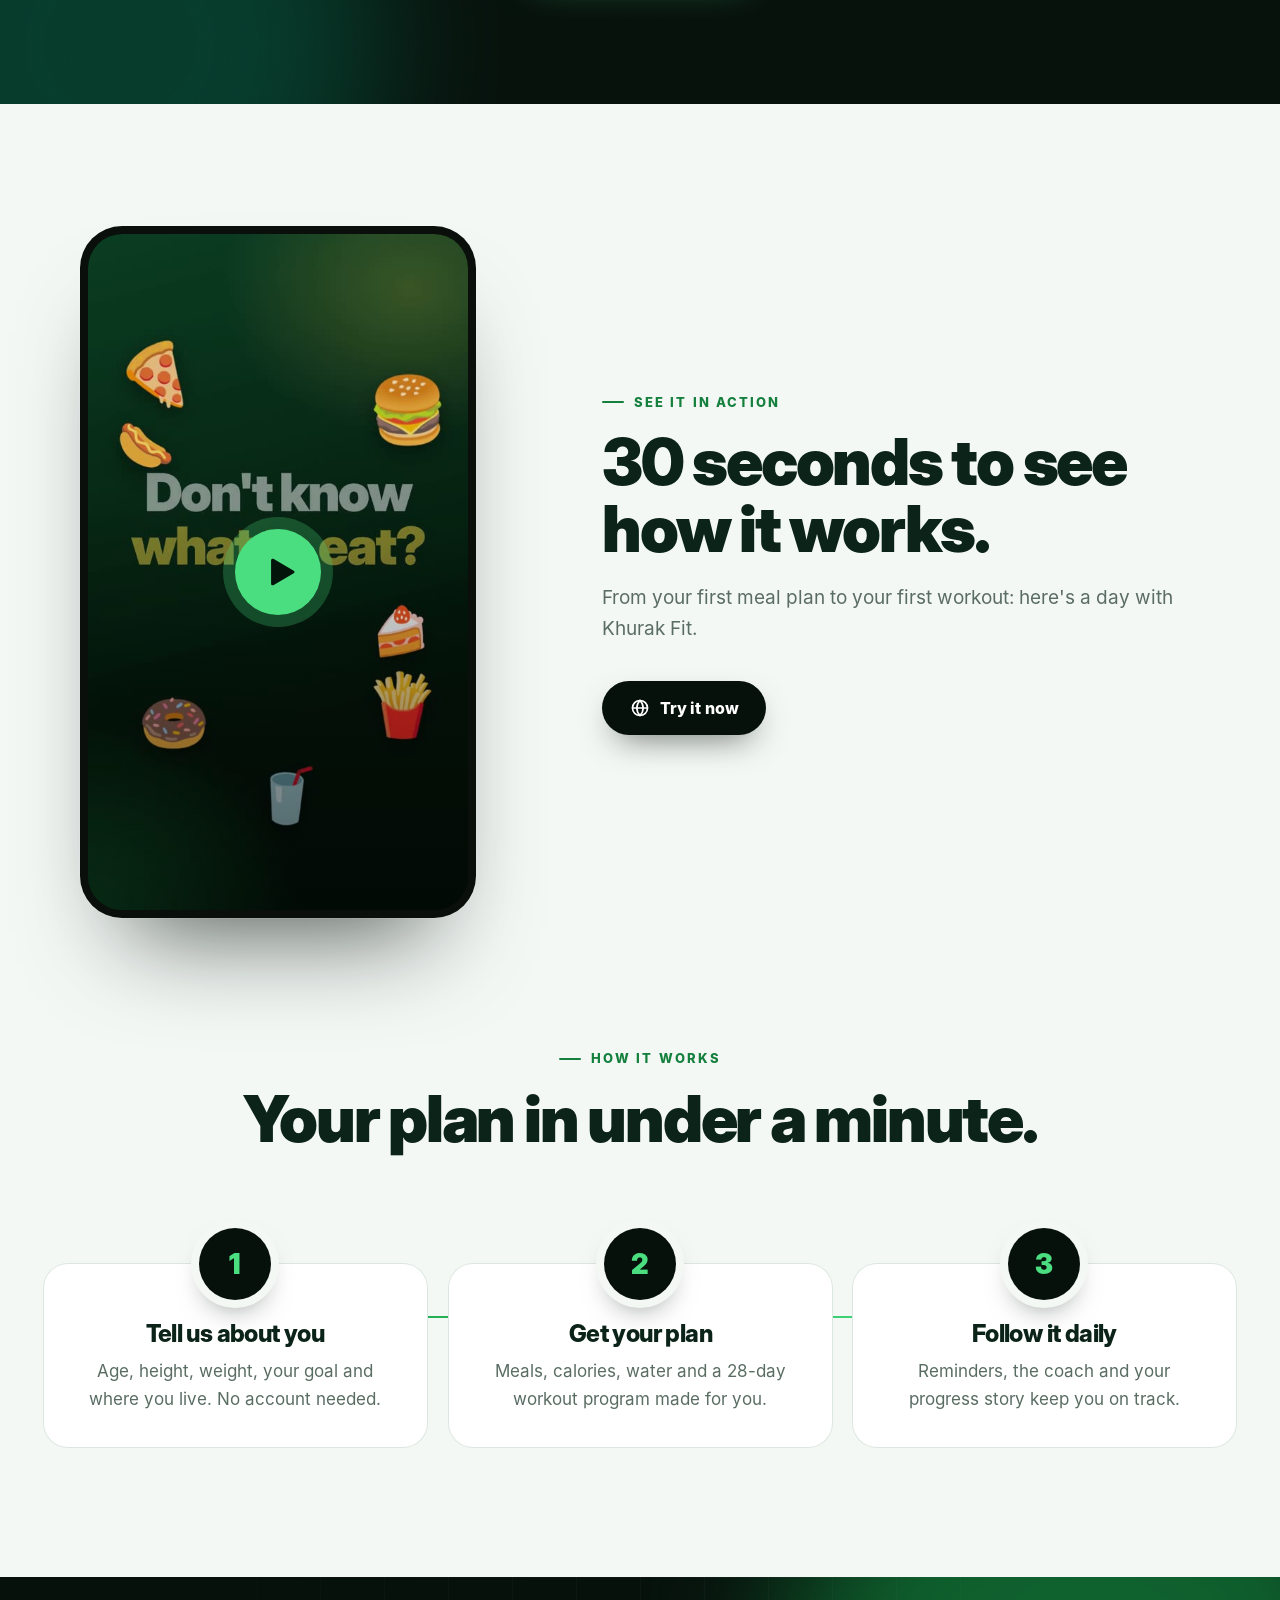
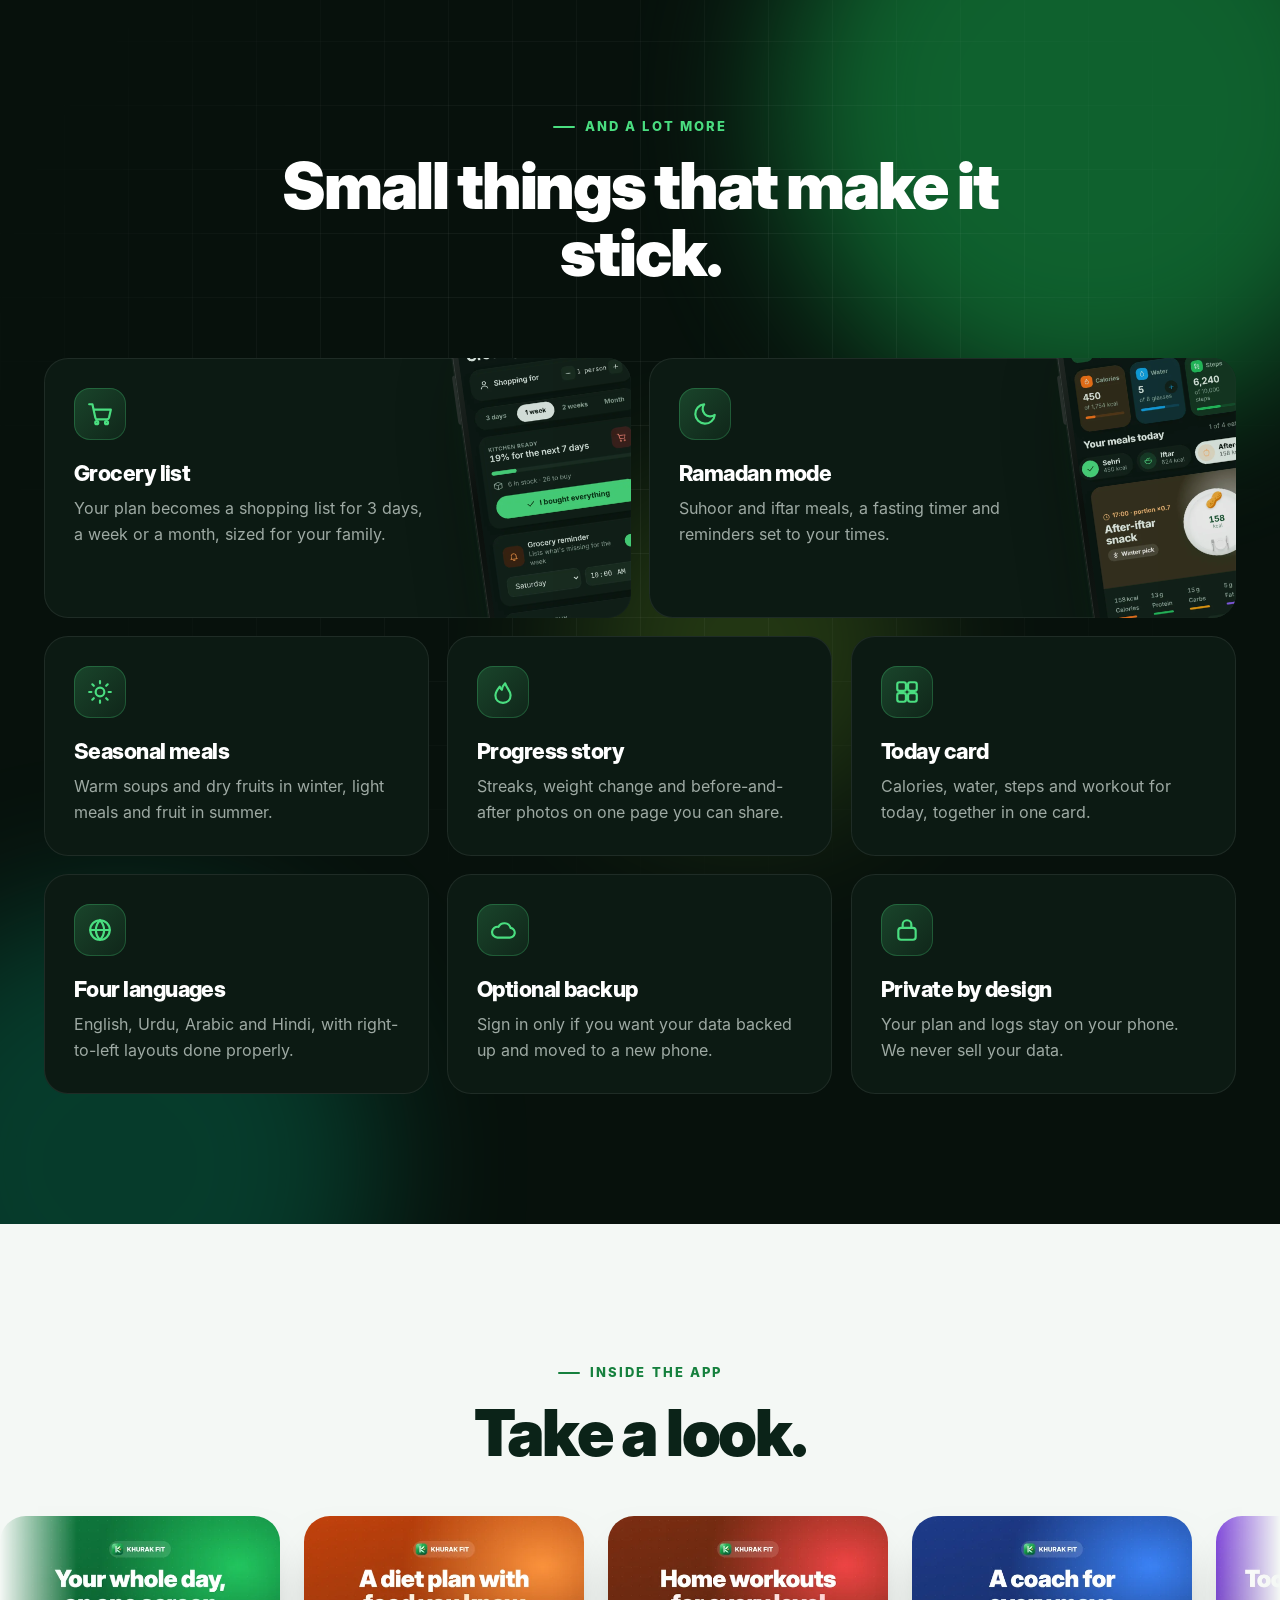
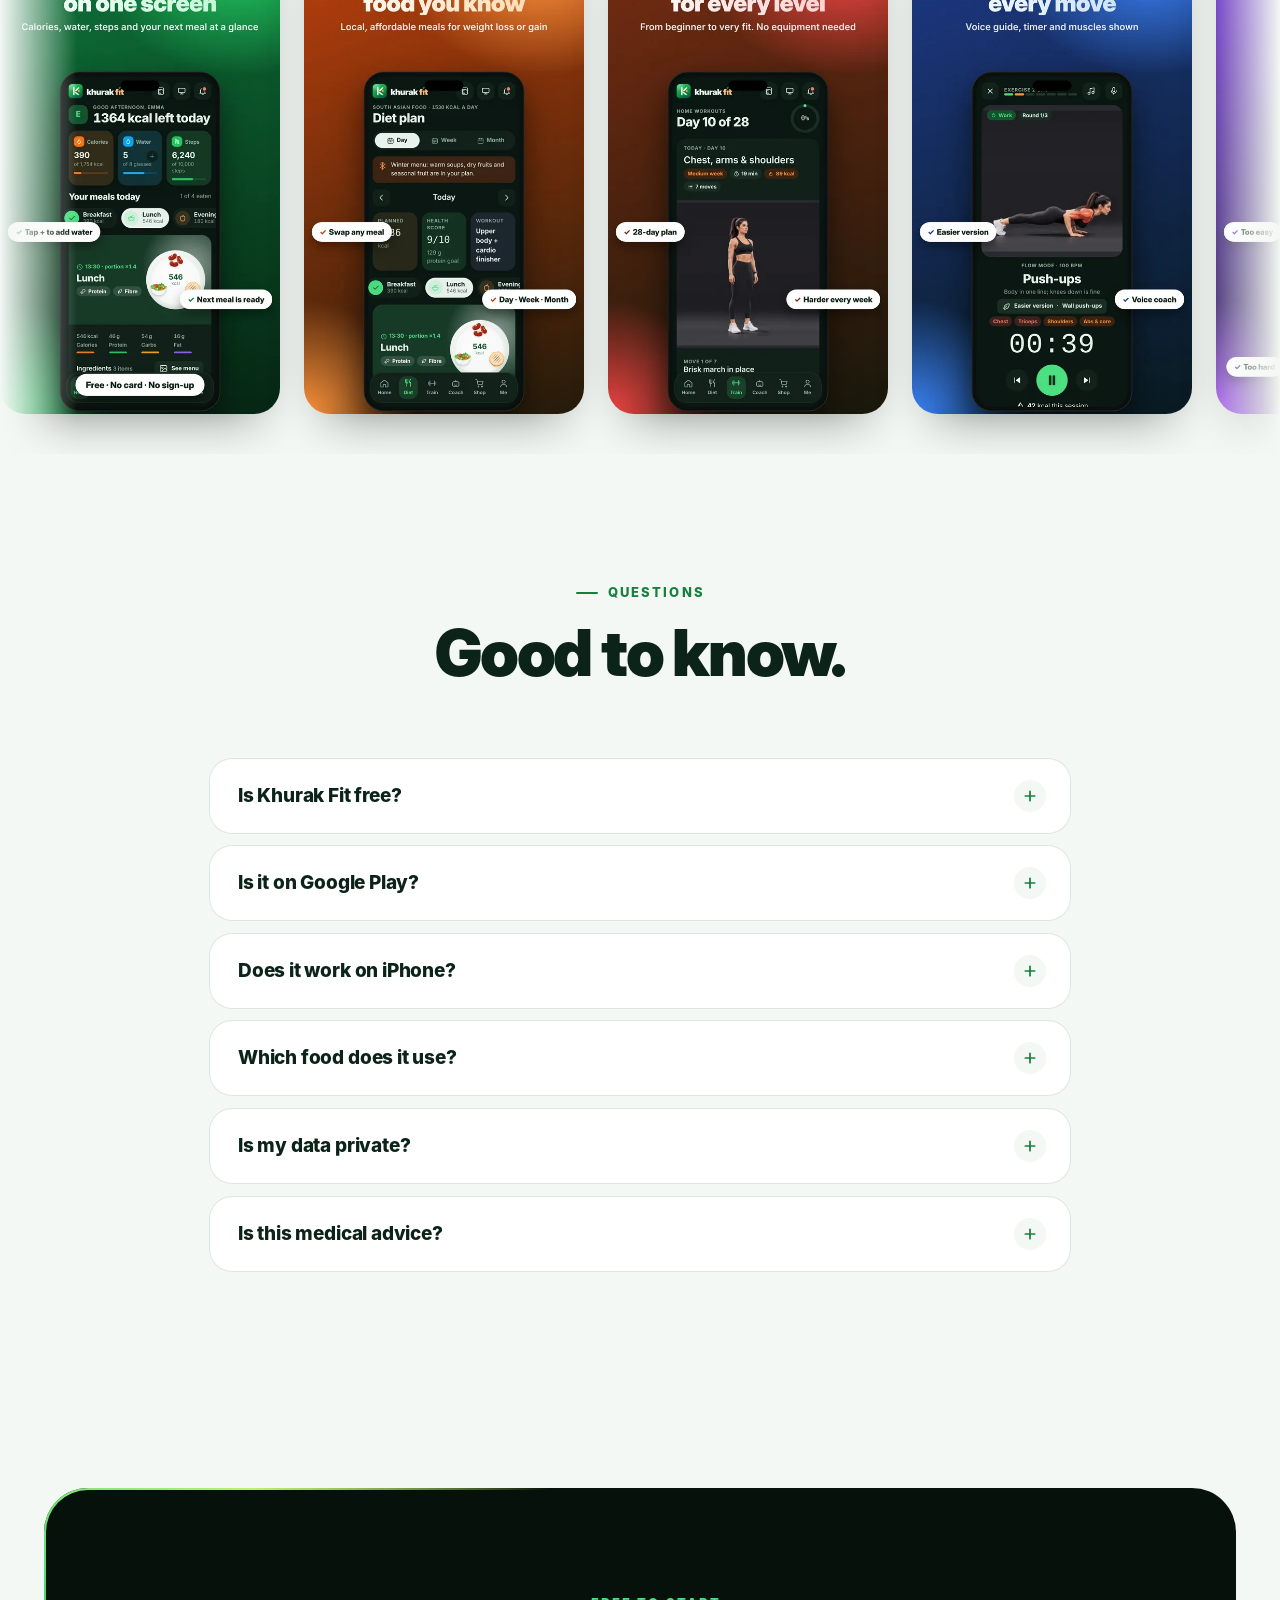
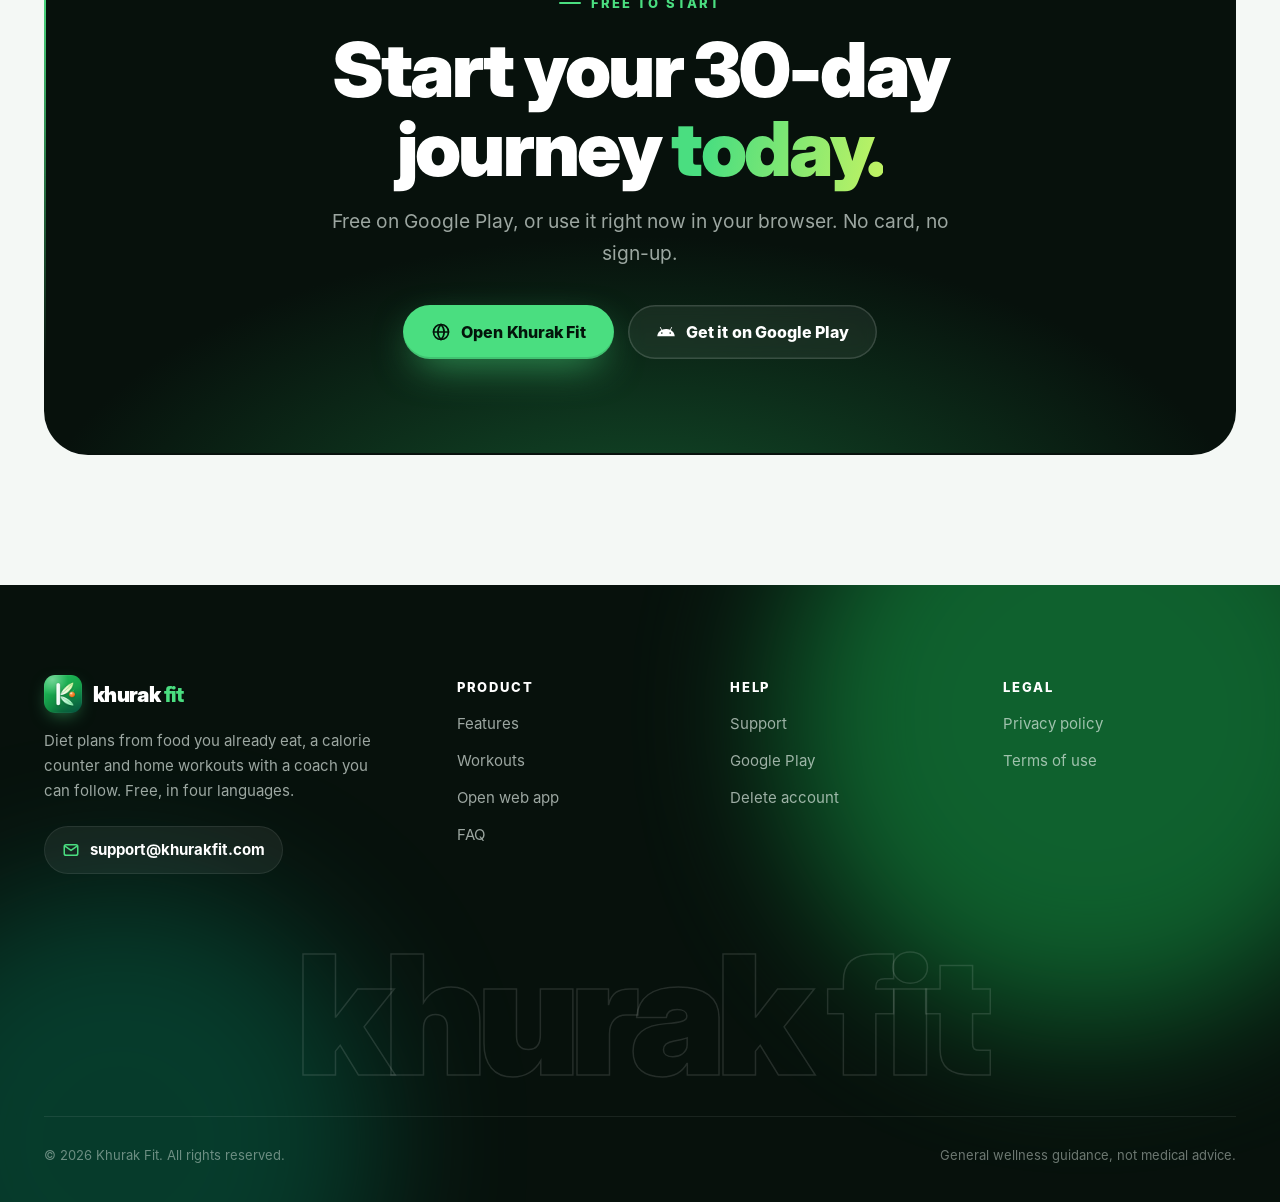
==== commit 62ee8ee1: "Website: app is live on Google Play, new screenshots Co-Authored-By: Claude Opus 5.5 <noreply@anthro" ====
--- a/index.html
+++ b/index.html
@@ -58,12 +58,12 @@
   <div class="aurora"><i></i><i></i><i></i></div><div class="gridbg"></div><div class="grain"></div>
   <div class="wrap">
     <div>
-      <a class="chip fade-in" href="#features"><i>NEW</i> Version 1.17.0 · workouts that fit your level</a>
+      <a class="chip fade-in" href="#features"><i>NEW</i> Now on Google Play · version 1.17</a>
       <h1><span class="ln"><span>Eat your own food.</span></span><span class="ln"><span><span class="grad">Get fit</span> for real.</span></span></h1>
       <p class="lead fade-in" style="animation-delay:.35s">Khurak Fit plans your meals with food you already eat, tells you what to eat and when, counts every calorie and trains you at home with a coach you can follow.</p>
       <div class="ctas fade-in" style="animation-delay:.5s">
         <a class="btn btn-acc" href="app/"><svg><use href="#i-globe"/></svg>Try it free in your browser</a>
-        <a class="btn btn-ghost" href="#get"><svg><use href="#i-android"/></svg>Android: coming soon</a>
+        <a class="btn btn-ghost" href="https://play.google.com/store/apps/details?id=com.khurakfit.app" target="_blank" rel="noopener"><svg><use href="#i-android"/></svg>Get it on Google Play</a>
       </div>
       <div class="langs fade-in" style="animation-delay:.65s">Speaks your language: <b>English</b><b lang="ur">اردو</b><b lang="ar">العربية</b><b lang="hi">हिन्दी</b></div>
     </div>
@@ -257,21 +257,21 @@
     <h2 class="rv up" style="--d:.06s">Take a look.</h2>
   </div>
   <div class="gal rv up" aria-label="App screenshots"><div class="track">
-    <img src="assets/g_1-diet-plan.webp" alt="Diet plan" loading="lazy" width="540" height="960">
-    <img src="assets/g_2-reminders.webp" alt="Meal reminders" loading="lazy" width="540" height="960">
-    <img src="assets/g_3-coach.webp" alt="Workout coach" loading="lazy" width="540" height="960">
-    <img src="assets/g_4-ai-coach.webp" alt="Coach chat" loading="lazy" width="540" height="960">
-    <img src="assets/g_5-28-days.webp" alt="28-day program" loading="lazy" width="540" height="960">
-    <img src="assets/g_6-progress.webp" alt="Progress" loading="lazy" width="540" height="960">
-    <img src="assets/g_7-calories.webp" alt="Calorie counter" loading="lazy" width="540" height="960">
+    <img src="assets/g_1-today.webp" alt="Your whole day on one screen" loading="lazy" width="540" height="960">
+    <img src="assets/g_2-diet.webp" alt="Diet plan with local food" loading="lazy" width="540" height="960">
+    <img src="assets/g_3-workouts.webp" alt="Home workouts for every level" loading="lazy" width="540" height="960">
+    <img src="assets/g_4-player.webp" alt="Workout coach" loading="lazy" width="540" height="960">
+    <img src="assets/g_5-feedback.webp" alt="Workout feedback" loading="lazy" width="540" height="960">
+    <img src="assets/g_6-coach.webp" alt="AI coach chat" loading="lazy" width="540" height="960">
+    <img src="assets/g_7-grocery.webp" alt="Grocery list" loading="lazy" width="540" height="960">
     <img src="assets/g_8-languages.webp" alt="Four languages" loading="lazy" width="540" height="960">
-    <img src="assets/g_1-diet-plan.webp" alt="" aria-hidden="true" loading="lazy" width="540" height="960">
-    <img src="assets/g_2-reminders.webp" alt="" aria-hidden="true" loading="lazy" width="540" height="960">
-    <img src="assets/g_3-coach.webp" alt="" aria-hidden="true" loading="lazy" width="540" height="960">
-    <img src="assets/g_4-ai-coach.webp" alt="" aria-hidden="true" loading="lazy" width="540" height="960">
-    <img src="assets/g_5-28-days.webp" alt="" aria-hidden="true" loading="lazy" width="540" height="960">
-    <img src="assets/g_6-progress.webp" alt="" aria-hidden="true" loading="lazy" width="540" height="960">
-    <img src="assets/g_7-calories.webp" alt="" aria-hidden="true" loading="lazy" width="540" height="960">
+    <img src="assets/g_1-today.webp" alt="" aria-hidden="true" loading="lazy" width="540" height="960">
+    <img src="assets/g_2-diet.webp" alt="" aria-hidden="true" loading="lazy" width="540" height="960">
+    <img src="assets/g_3-workouts.webp" alt="" aria-hidden="true" loading="lazy" width="540" height="960">
+    <img src="assets/g_4-player.webp" alt="" aria-hidden="true" loading="lazy" width="540" height="960">
+    <img src="assets/g_5-feedback.webp" alt="" aria-hidden="true" loading="lazy" width="540" height="960">
+    <img src="assets/g_6-coach.webp" alt="" aria-hidden="true" loading="lazy" width="540" height="960">
+    <img src="assets/g_7-grocery.webp" alt="" aria-hidden="true" loading="lazy" width="540" height="960">
     <img src="assets/g_8-languages.webp" alt="" aria-hidden="true" loading="lazy" width="540" height="960">
   </div></div>
 </section>
@@ -281,7 +281,7 @@
     <div class="head"><span class="eyebrow rv up">Questions</span><h2 class="rv up" style="--d:.06s">Good to know.</h2></div>
     <div class="faq">
       <details class="rv up"><summary>Is Khurak Fit free?</summary><div class="ans"><p>Yes. Diet plans, the calorie counter, reminders, workouts and the step counter are free to use.</p></div></details>
-      <details class="rv up" style="--d:.04s"><summary>When is it on Google Play?</summary><div class="ans"><p>The Android app is in early testing right now. Want to try it before launch? Email <a href="mailto:support@khurakfit.com?subject=Early%20access">support@khurakfit.com</a> with the Gmail address you use on your phone and we'll add you.</p></div></details>
+      <details class="rv up" style="--d:.04s"><summary>Is it on Google Play?</summary><div class="ans"><p>Yes. Khurak Fit is live on Google Play and free to download: <a href="https://play.google.com/store/apps/details?id=com.khurakfit.app" target="_blank" rel="noopener">get it here</a>. You can also use it in your browser with no download.</p></div></details>
       <details class="rv up" style="--d:.08s"><summary>Does it work on iPhone?</summary><div class="ans"><p>Yes. Open <a href="app/">khurakfit.com/app</a> in Safari, tap Share, then Add to Home Screen. It opens like an app and works offline. Background steps and reminders are Android only.</p></div></details>
       <details class="rv up" style="--d:.12s"><summary>Which food does it use?</summary><div class="ans"><p>Food that's normal in your country, from South Asian and Middle Eastern to Western meals. It also adjusts to the season.</p></div></details>
       <details class="rv up" style="--d:.16s"><summary>Is my data private?</summary><div class="ans"><p>Your plan and logs stay on your phone. Nothing is uploaded unless you choose to sign in for backup. Read the <a href="privacy.html">privacy policy</a>.</p></div></details>
@@ -297,10 +297,10 @@
       <div class="grain"></div>
       <span class="eyebrow" style="color:var(--glow)">Free to start</span>
       <h2 style="margin-top:18px">Start your 30-day<br>journey <span class="grad">today.</span></h2>
-      <p class="lead">Use it free in your browser now. Android is coming soon to Google Play, and early testers get it first.</p>
+      <p class="lead">Free on Google Play, or use it right now in your browser. No card, no sign-up.</p>
       <div class="ctas">
         <a class="btn btn-acc" href="app/"><svg><use href="#i-globe"/></svg>Open Khurak Fit</a>
-        <a class="btn btn-ghost" href="mailto:support@khurakfit.com?subject=Early%20access%20for%20Android"><svg><use href="#i-android"/></svg>Get Android early access</a>
+        <a class="btn btn-ghost" href="https://play.google.com/store/apps/details?id=com.khurakfit.app" target="_blank" rel="noopener"><svg><use href="#i-android"/></svg>Get it on Google Play</a>
       </div>
     </div>
   </div>
@@ -313,7 +313,7 @@
   <p>Diet plans from food you already eat, a calorie counter and home workouts with a coach you can follow. Free, in four languages.</p>
   <a class="mail" href="mailto:support@khurakfit.com"><svg><use href="#i-mail"/></svg>support@khurakfit.com</a></div>
  <div><h4>Product</h4><ul><li><a href="./#features">Features</a></li><li><a href="./#workouts">Workouts</a></li><li><a href="app/">Open web app</a></li><li><a href="./#faq">FAQ</a></li></ul></div>
- <div><h4>Help</h4><ul><li><a href="support.html">Support</a></li><li><a href="mailto:support@khurakfit.com?subject=Early%20access%20for%20Android">Android early access</a></li><li><a href="delete-account.html">Delete account</a></li></ul></div>
+ <div><h4>Help</h4><ul><li><a href="support.html">Support</a></li><li><a href="https://play.google.com/store/apps/details?id=com.khurakfit.app" target="_blank" rel="noopener">Google Play</a></li><li><a href="delete-account.html">Delete account</a></li></ul></div>
  <div><h4>Legal</h4><ul><li><a href="privacy.html">Privacy policy</a></li><li><a href="terms.html">Terms of use</a></li></ul></div>
 </div>
 <div class="big" aria-hidden="true">khurak fit</div>
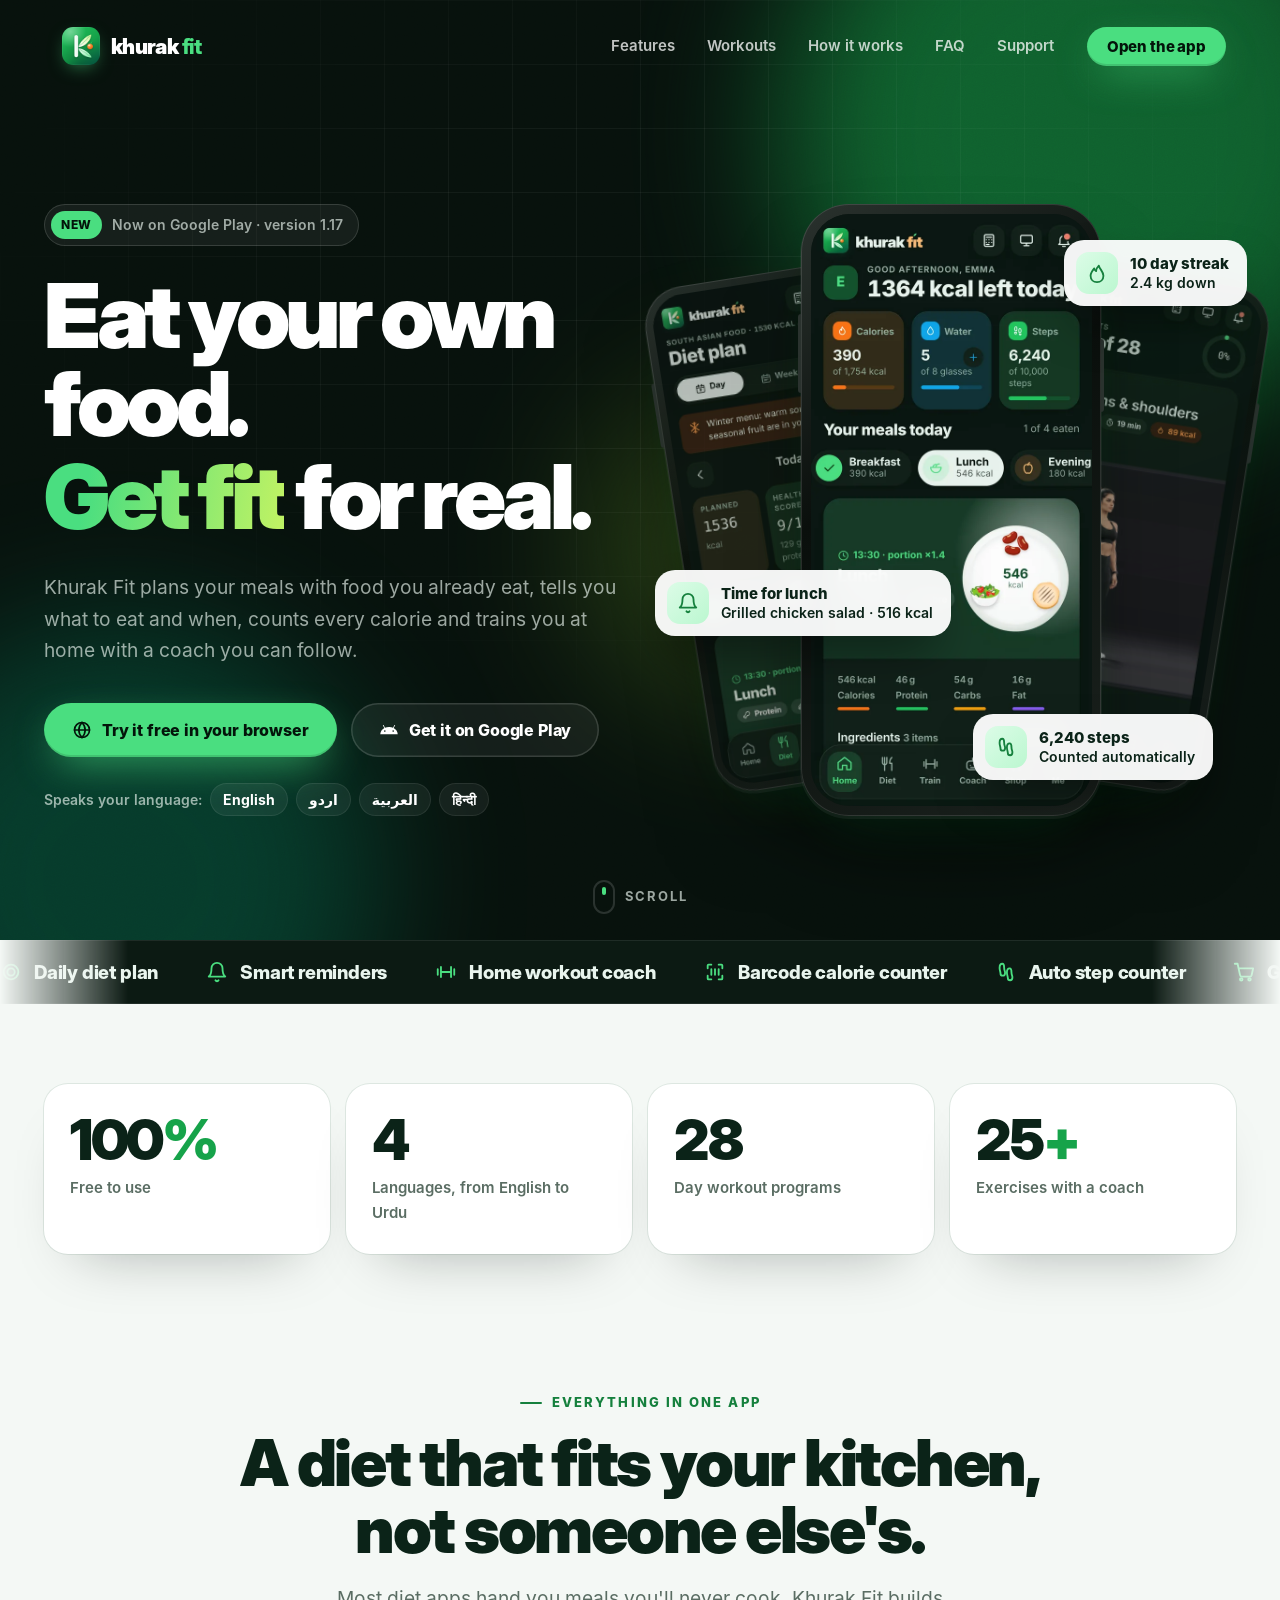
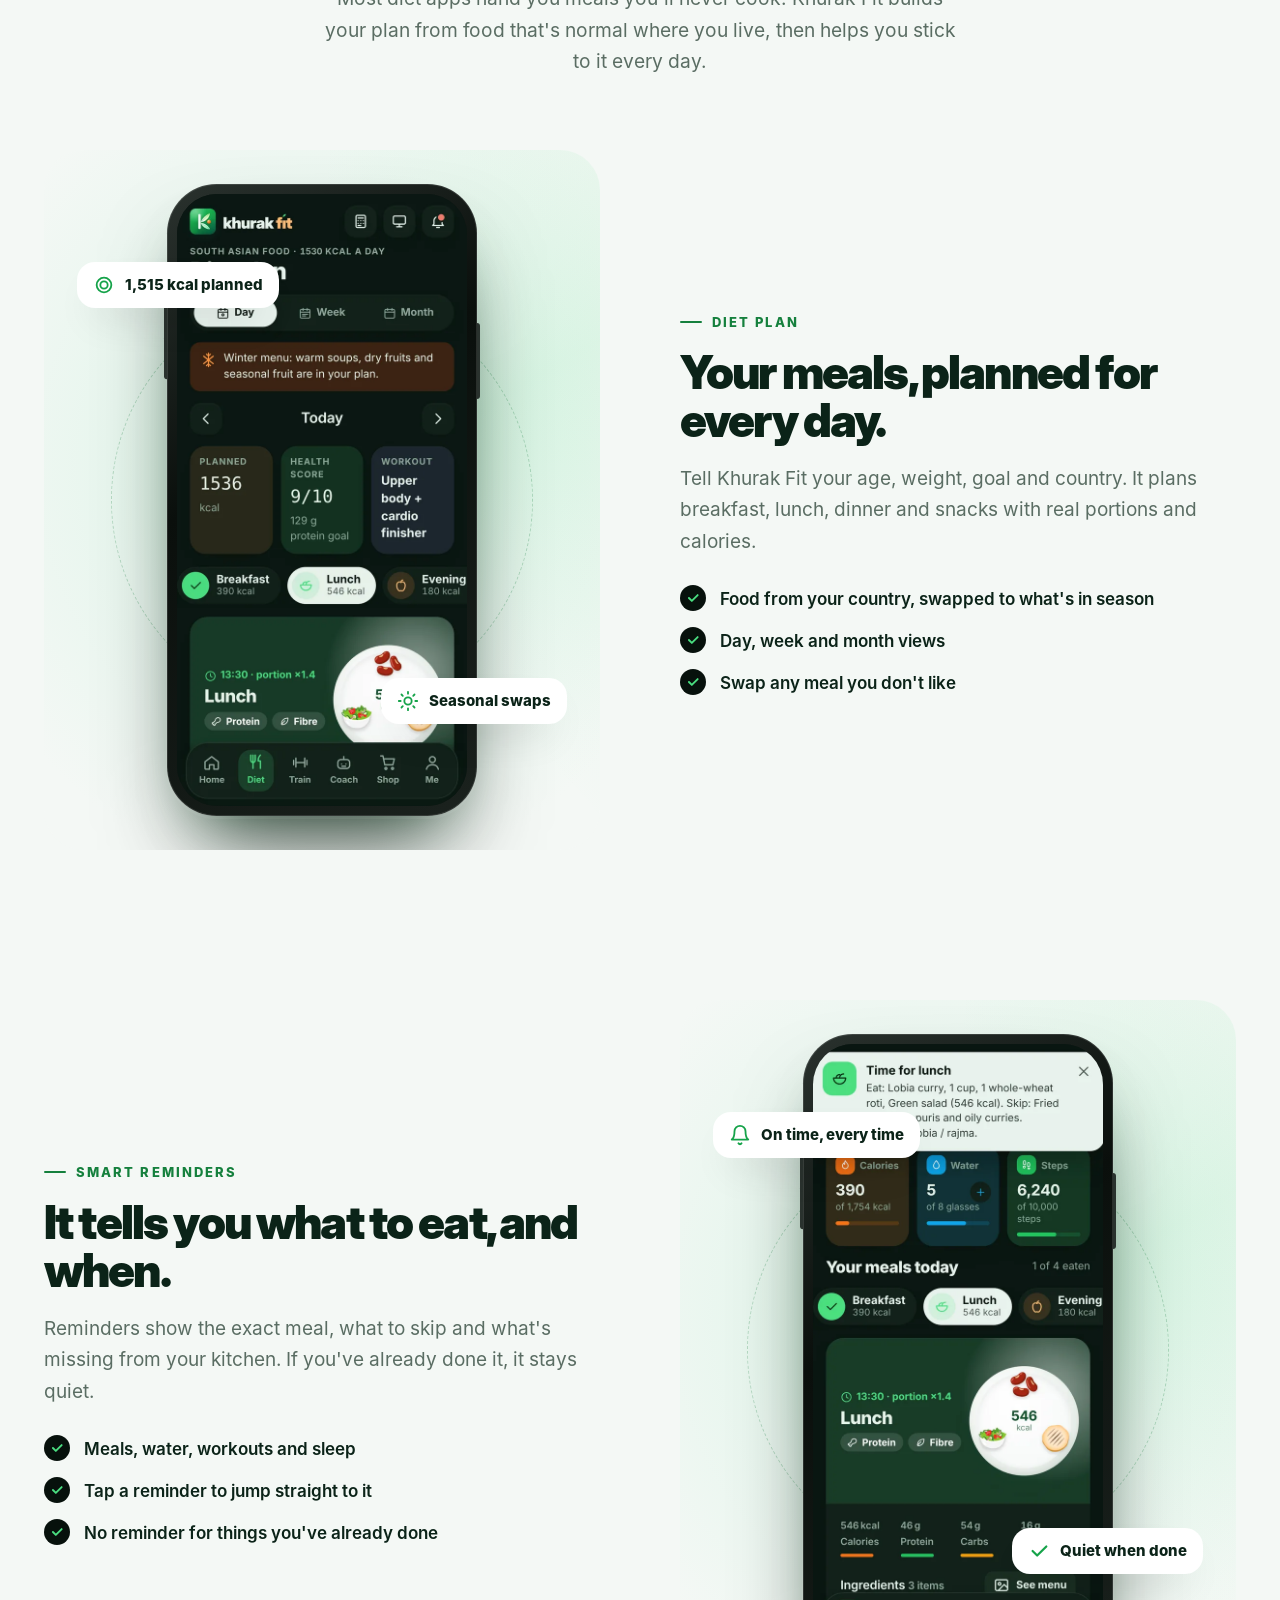
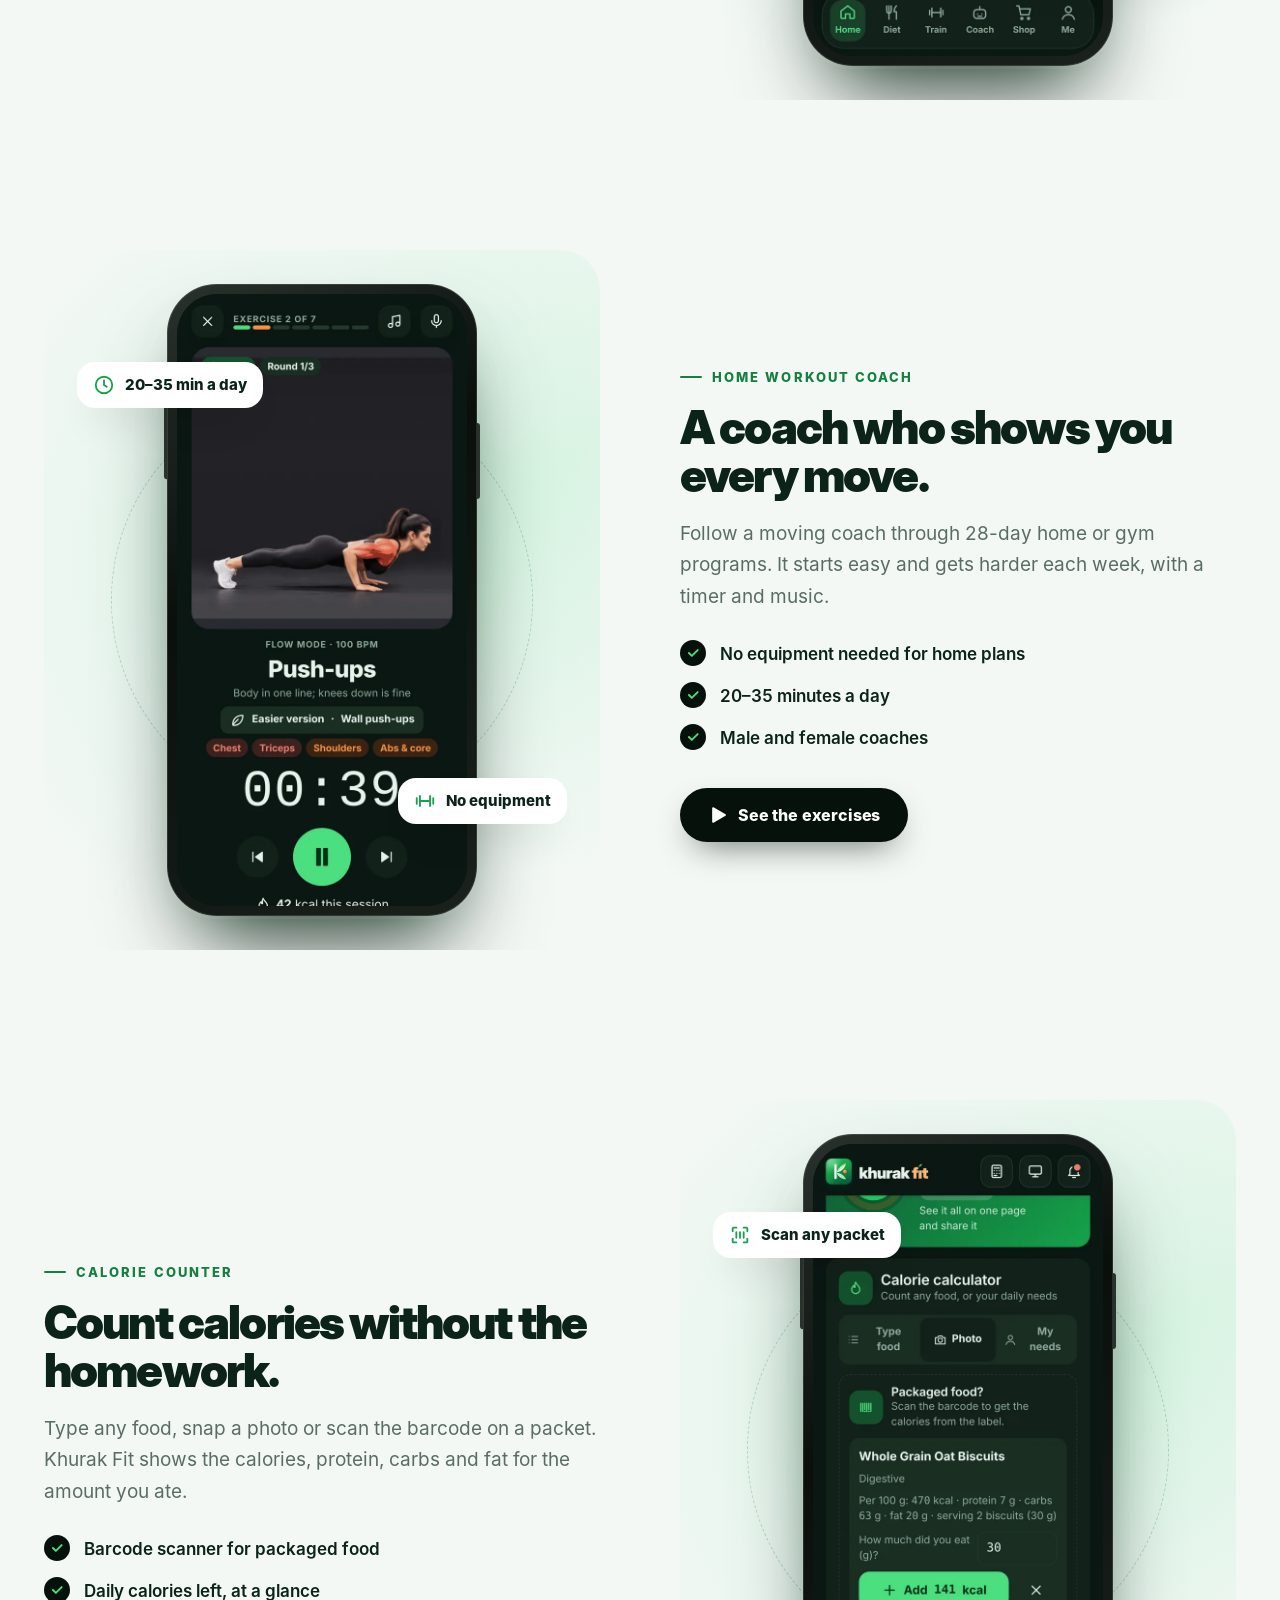
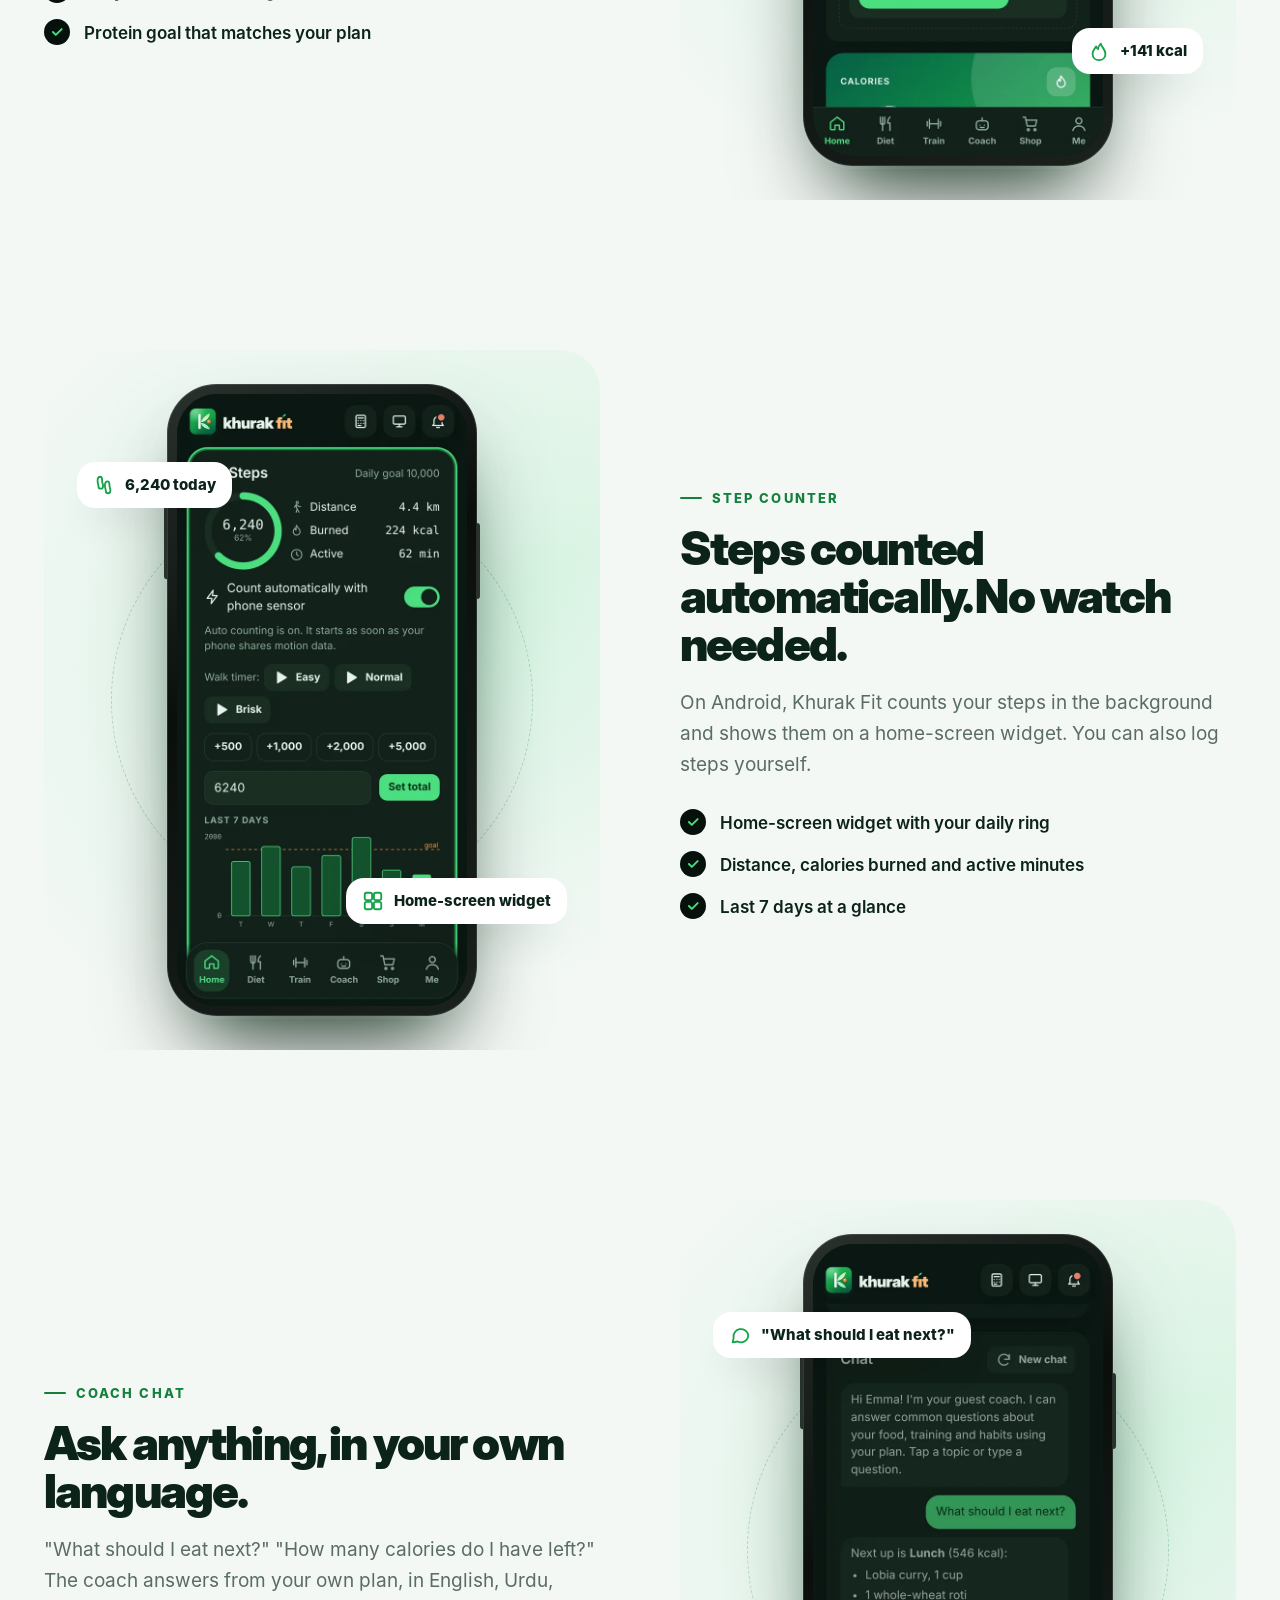
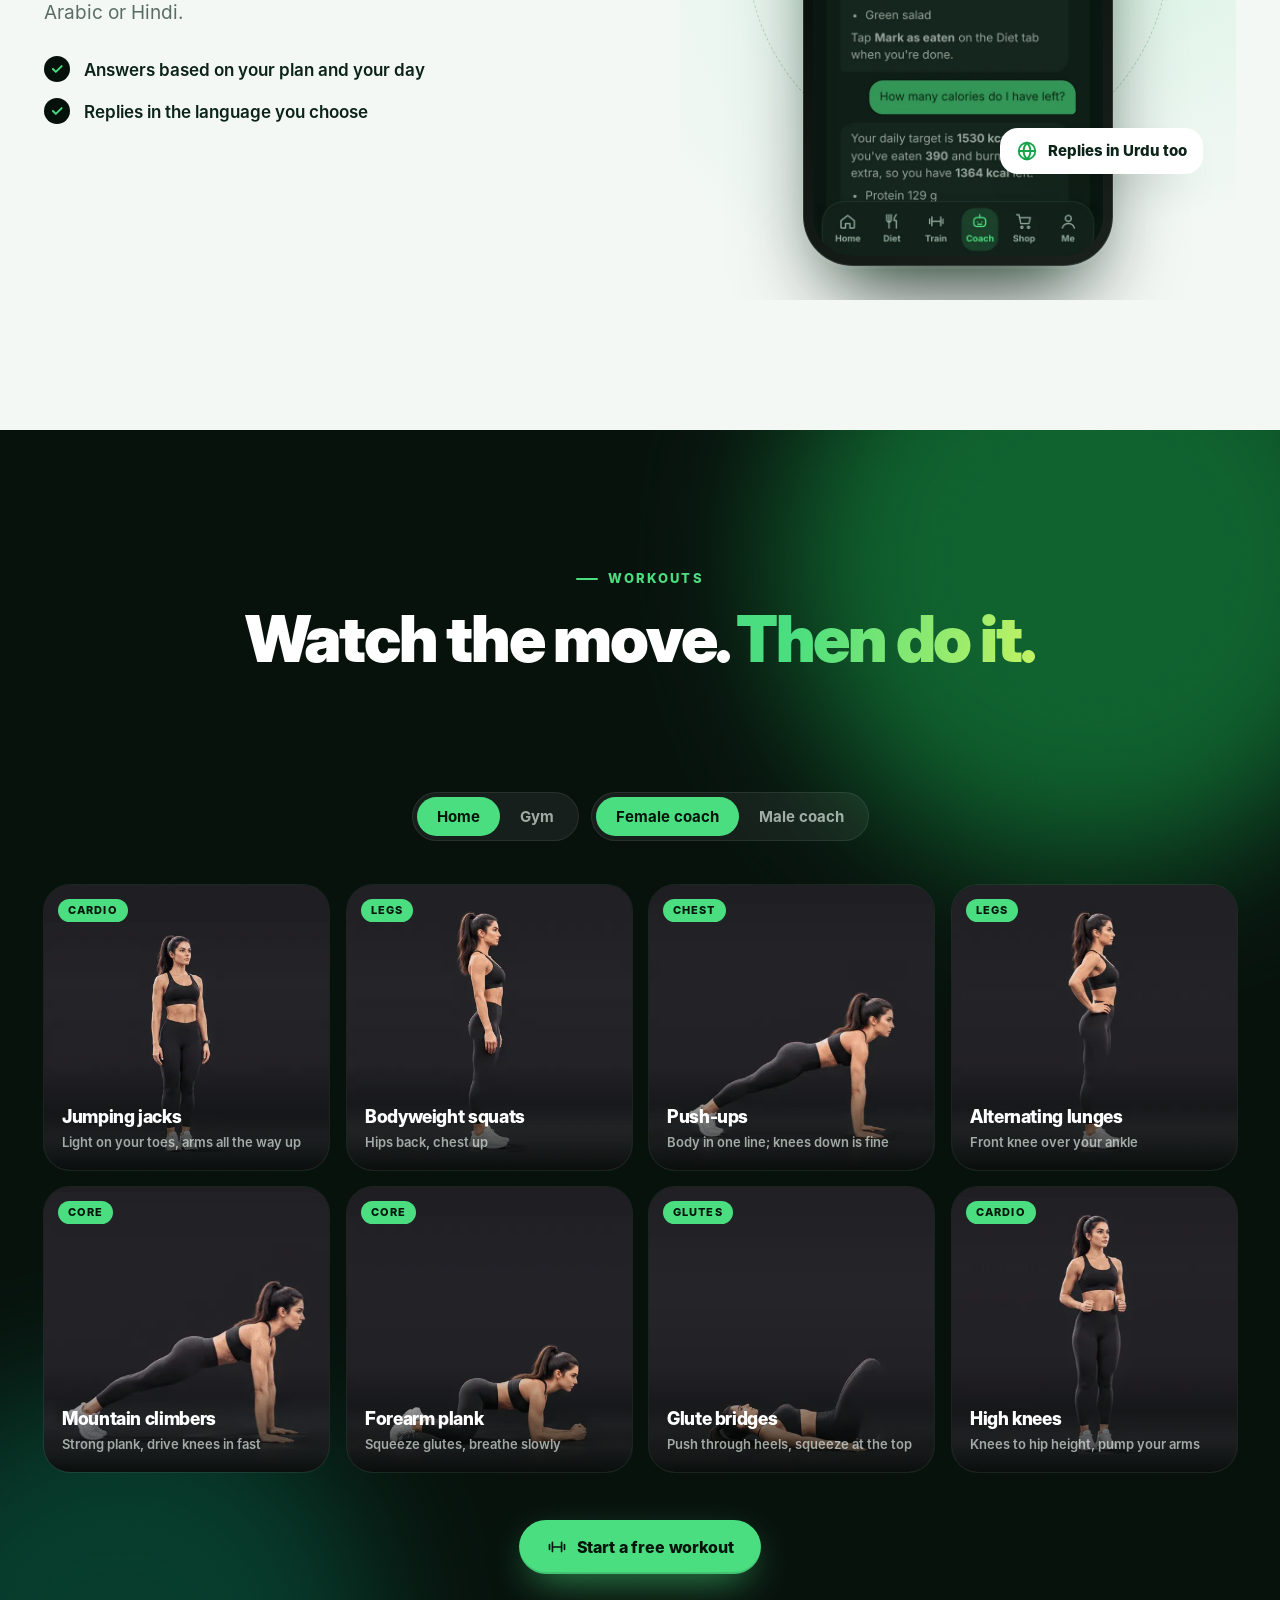
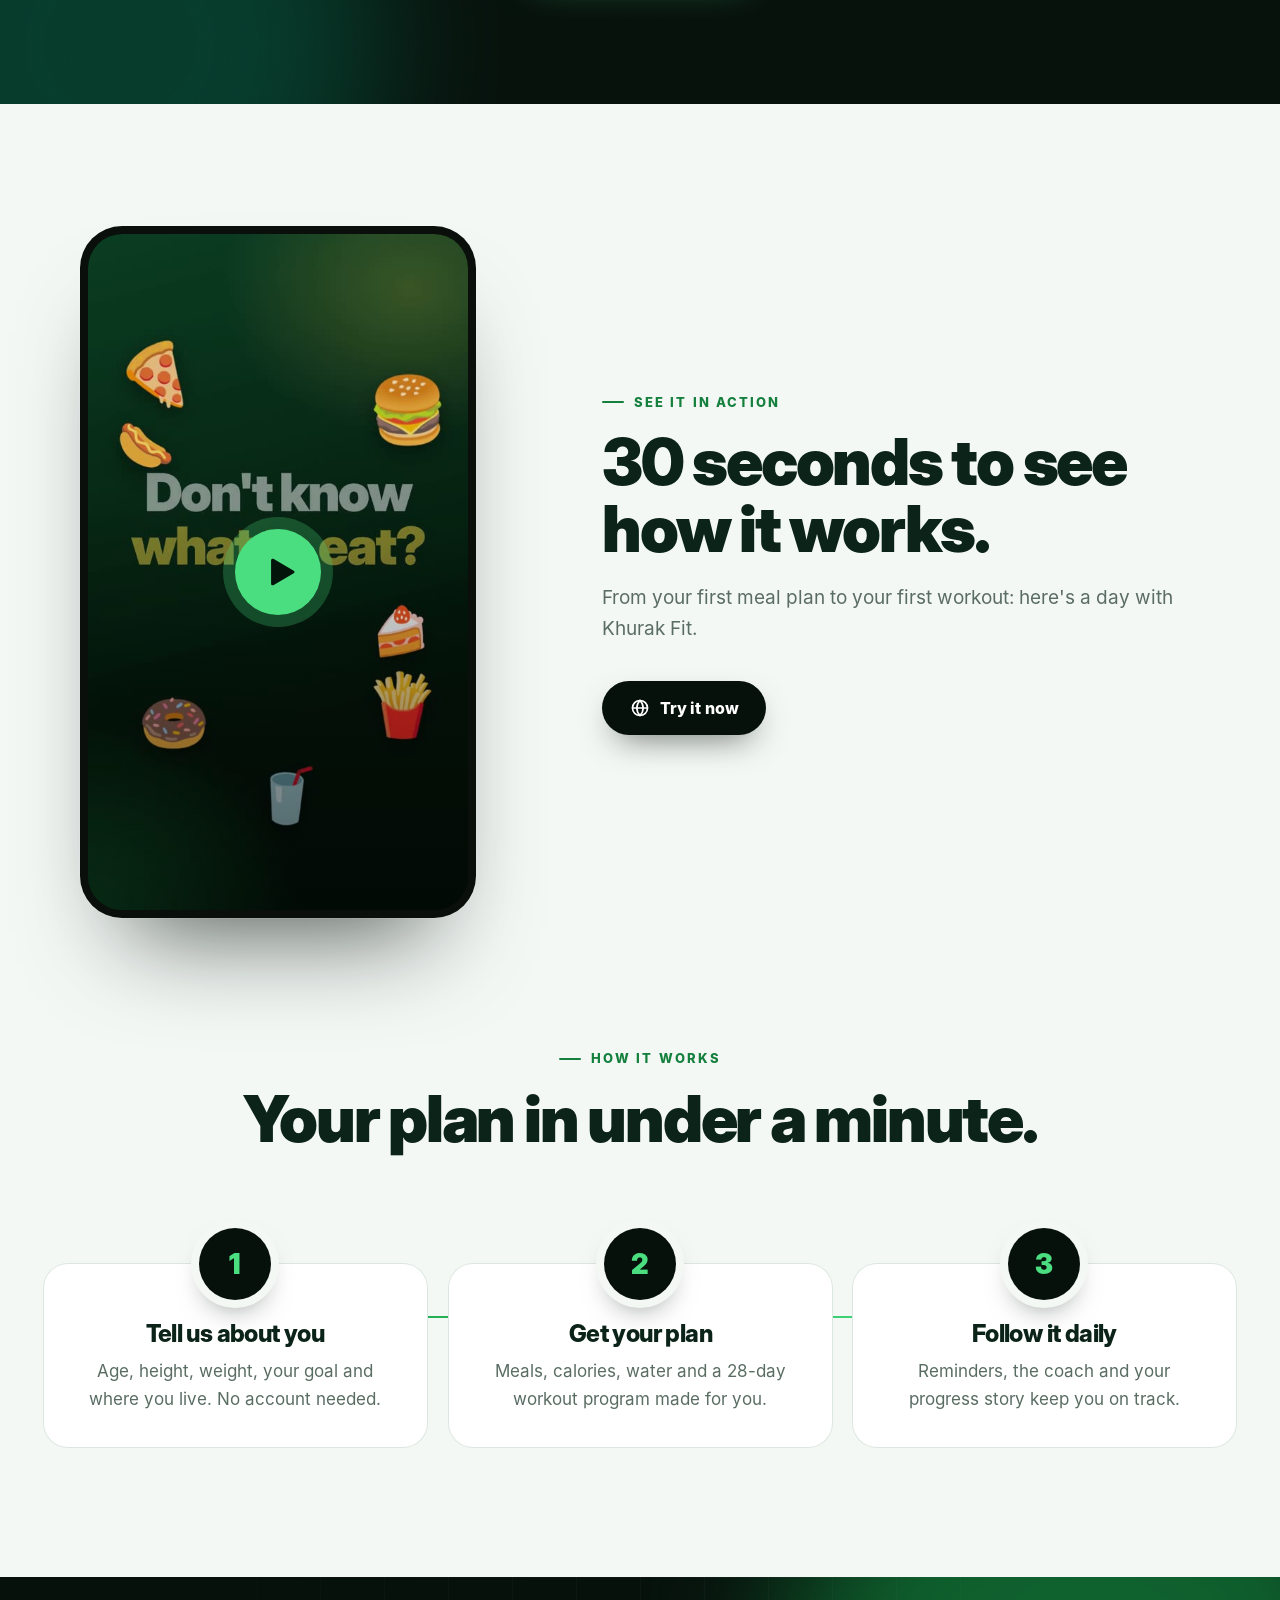
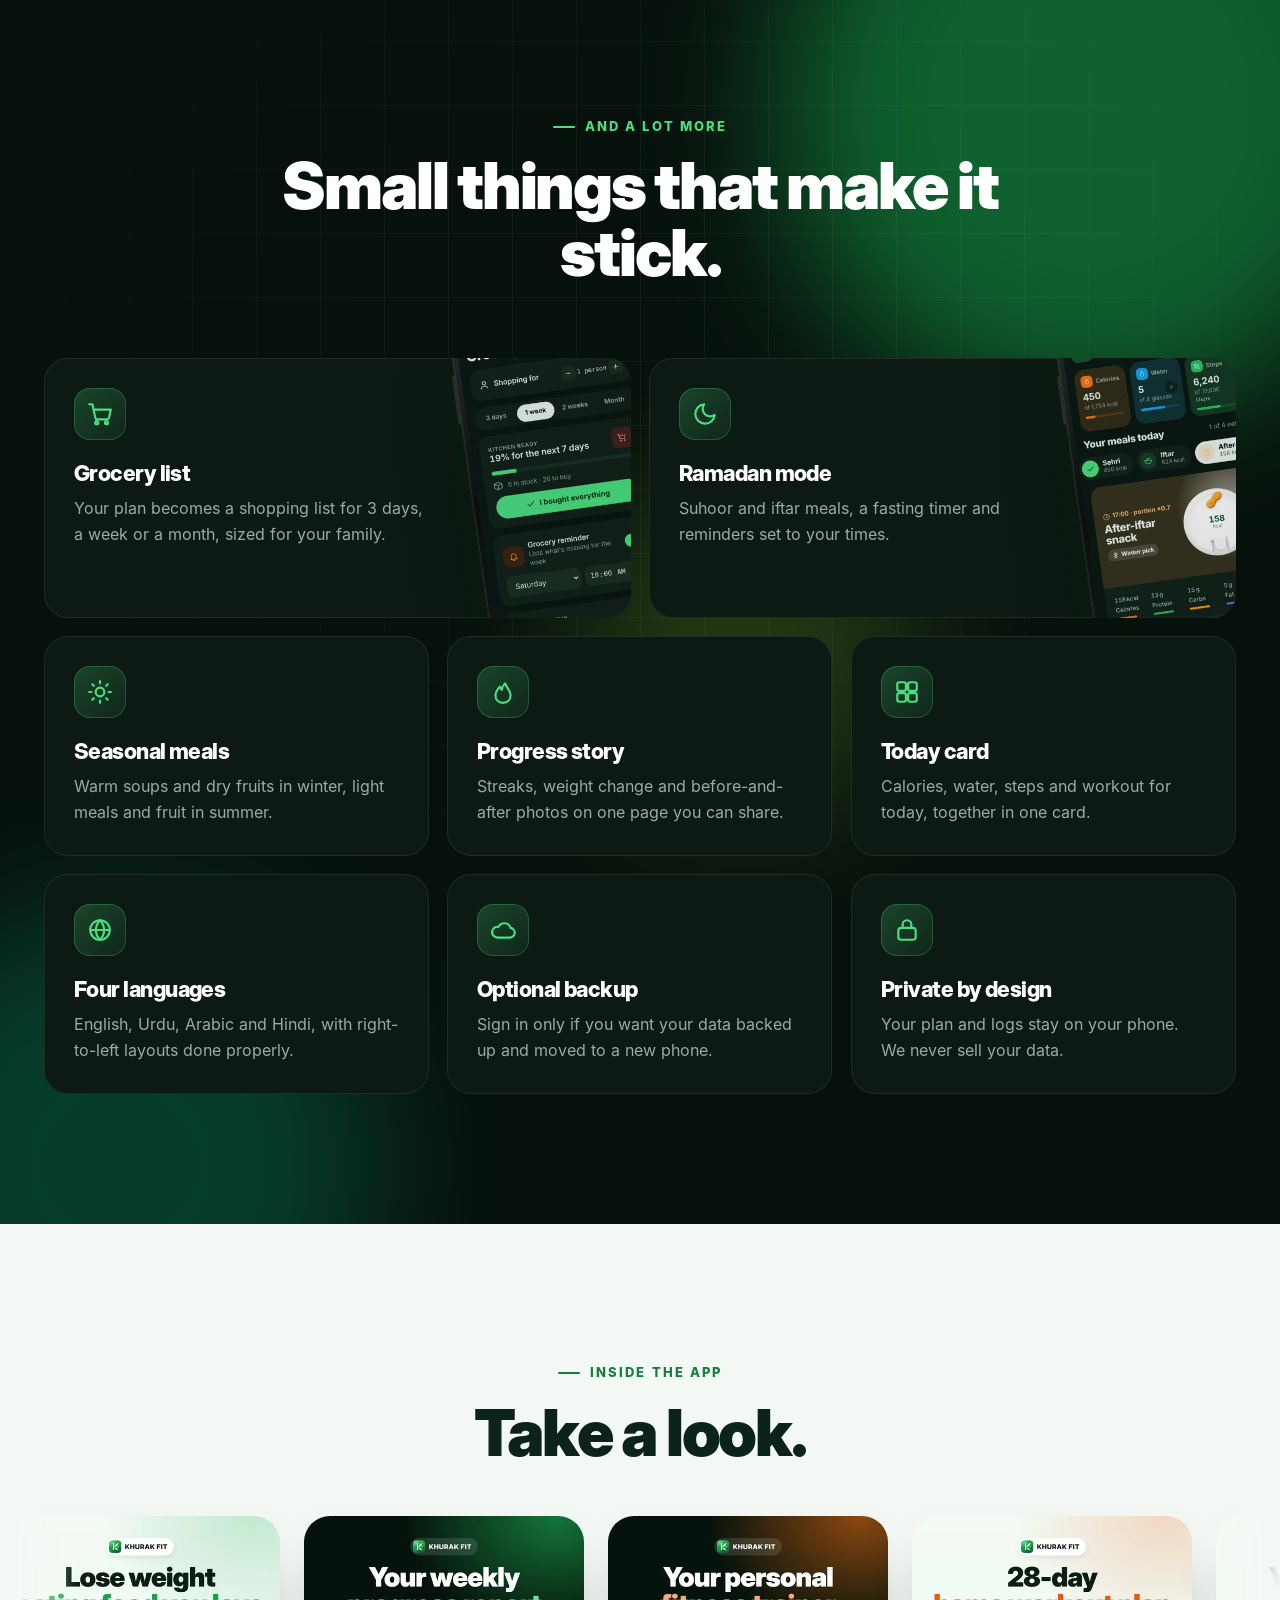
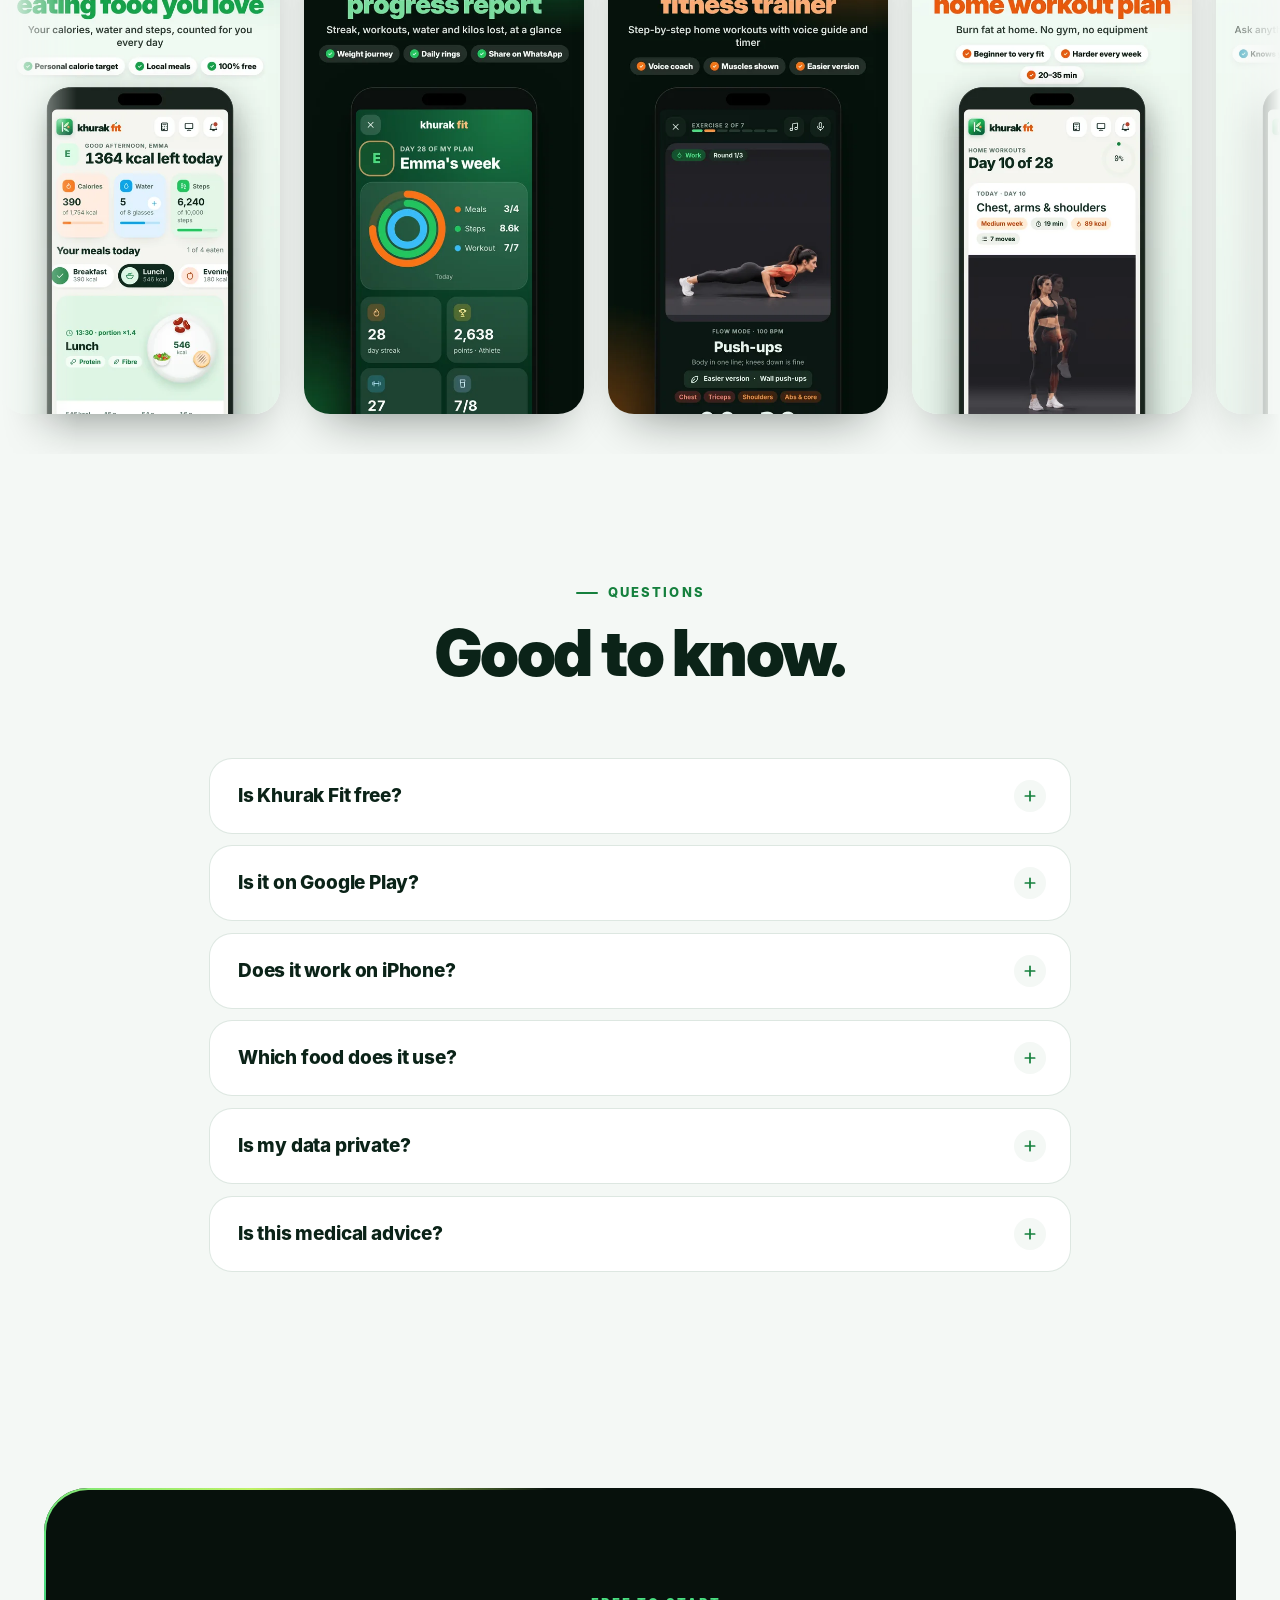
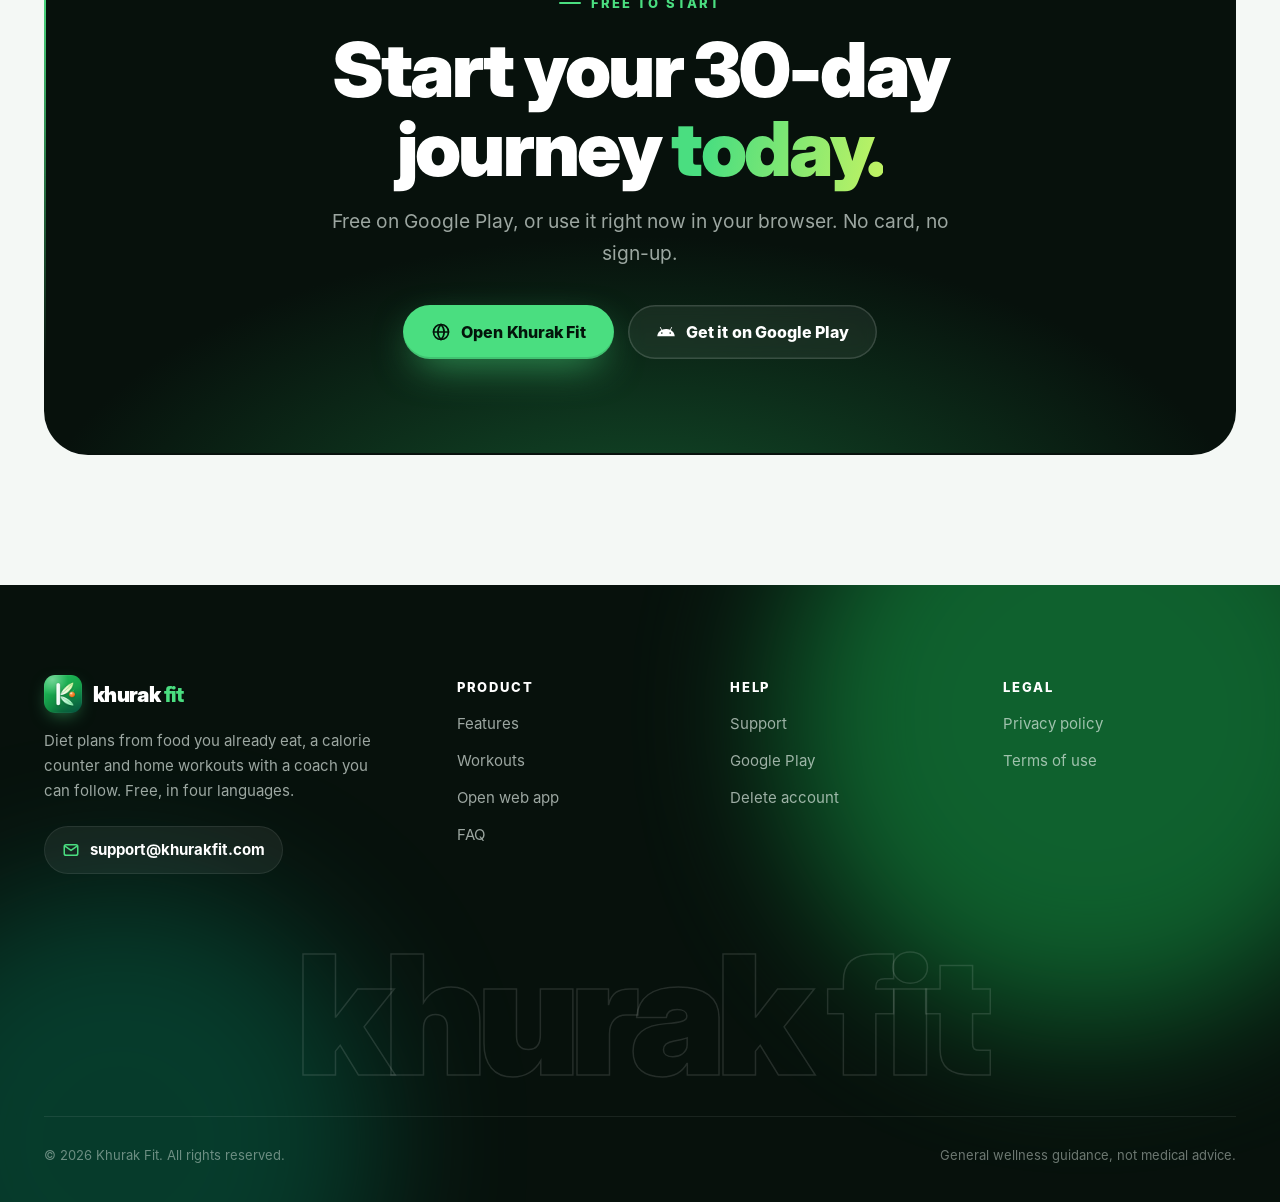
==== commit ad8f63a7: "Website: clearer gallery (weight loss, trainer, AI coach, progress report) Co-Authored-By: Claude Op" ====
--- a/index.html
+++ b/index.html
@@ -257,21 +257,21 @@
     <h2 class="rv up" style="--d:.06s">Take a look.</h2>
   </div>
   <div class="gal rv up" aria-label="App screenshots"><div class="track">
-    <img src="assets/g_1-today.webp" alt="Your whole day on one screen" loading="lazy" width="540" height="960">
-    <img src="assets/g_2-diet.webp" alt="Diet plan with local food" loading="lazy" width="540" height="960">
-    <img src="assets/g_3-workouts.webp" alt="Home workouts for every level" loading="lazy" width="540" height="960">
-    <img src="assets/g_4-player.webp" alt="Workout coach" loading="lazy" width="540" height="960">
-    <img src="assets/g_5-feedback.webp" alt="Workout feedback" loading="lazy" width="540" height="960">
-    <img src="assets/g_6-coach.webp" alt="AI coach chat" loading="lazy" width="540" height="960">
-    <img src="assets/g_7-grocery.webp" alt="Grocery list" loading="lazy" width="540" height="960">
+    <img src="assets/g_1-weight-loss.webp" alt="Lose weight eating food you love" loading="lazy" width="540" height="960">
+    <img src="assets/g_2-progress-report.webp" alt="Weekly progress report" loading="lazy" width="540" height="960">
+    <img src="assets/g_3-fitness-trainer.webp" alt="Personal fitness trainer" loading="lazy" width="540" height="960">
+    <img src="assets/g_4-home-workouts.webp" alt="28-day home workout plan" loading="lazy" width="540" height="960">
+    <img src="assets/g_5-ai-coach.webp" alt="AI coach" loading="lazy" width="540" height="960">
+    <img src="assets/g_6-diet-plan.webp" alt="Diet plan" loading="lazy" width="540" height="960">
+    <img src="assets/g_7-adapts.webp" alt="Workouts that adapt to you" loading="lazy" width="540" height="960">
     <img src="assets/g_8-languages.webp" alt="Four languages" loading="lazy" width="540" height="960">
-    <img src="assets/g_1-today.webp" alt="" aria-hidden="true" loading="lazy" width="540" height="960">
-    <img src="assets/g_2-diet.webp" alt="" aria-hidden="true" loading="lazy" width="540" height="960">
-    <img src="assets/g_3-workouts.webp" alt="" aria-hidden="true" loading="lazy" width="540" height="960">
-    <img src="assets/g_4-player.webp" alt="" aria-hidden="true" loading="lazy" width="540" height="960">
-    <img src="assets/g_5-feedback.webp" alt="" aria-hidden="true" loading="lazy" width="540" height="960">
-    <img src="assets/g_6-coach.webp" alt="" aria-hidden="true" loading="lazy" width="540" height="960">
-    <img src="assets/g_7-grocery.webp" alt="" aria-hidden="true" loading="lazy" width="540" height="960">
+    <img src="assets/g_1-weight-loss.webp" alt="" aria-hidden="true" loading="lazy" width="540" height="960">
+    <img src="assets/g_2-progress-report.webp" alt="" aria-hidden="true" loading="lazy" width="540" height="960">
+    <img src="assets/g_3-fitness-trainer.webp" alt="" aria-hidden="true" loading="lazy" width="540" height="960">
+    <img src="assets/g_4-home-workouts.webp" alt="" aria-hidden="true" loading="lazy" width="540" height="960">
+    <img src="assets/g_5-ai-coach.webp" alt="" aria-hidden="true" loading="lazy" width="540" height="960">
+    <img src="assets/g_6-diet-plan.webp" alt="" aria-hidden="true" loading="lazy" width="540" height="960">
+    <img src="assets/g_7-adapts.webp" alt="" aria-hidden="true" loading="lazy" width="540" height="960">
     <img src="assets/g_8-languages.webp" alt="" aria-hidden="true" loading="lazy" width="540" height="960">
   </div></div>
 </section>
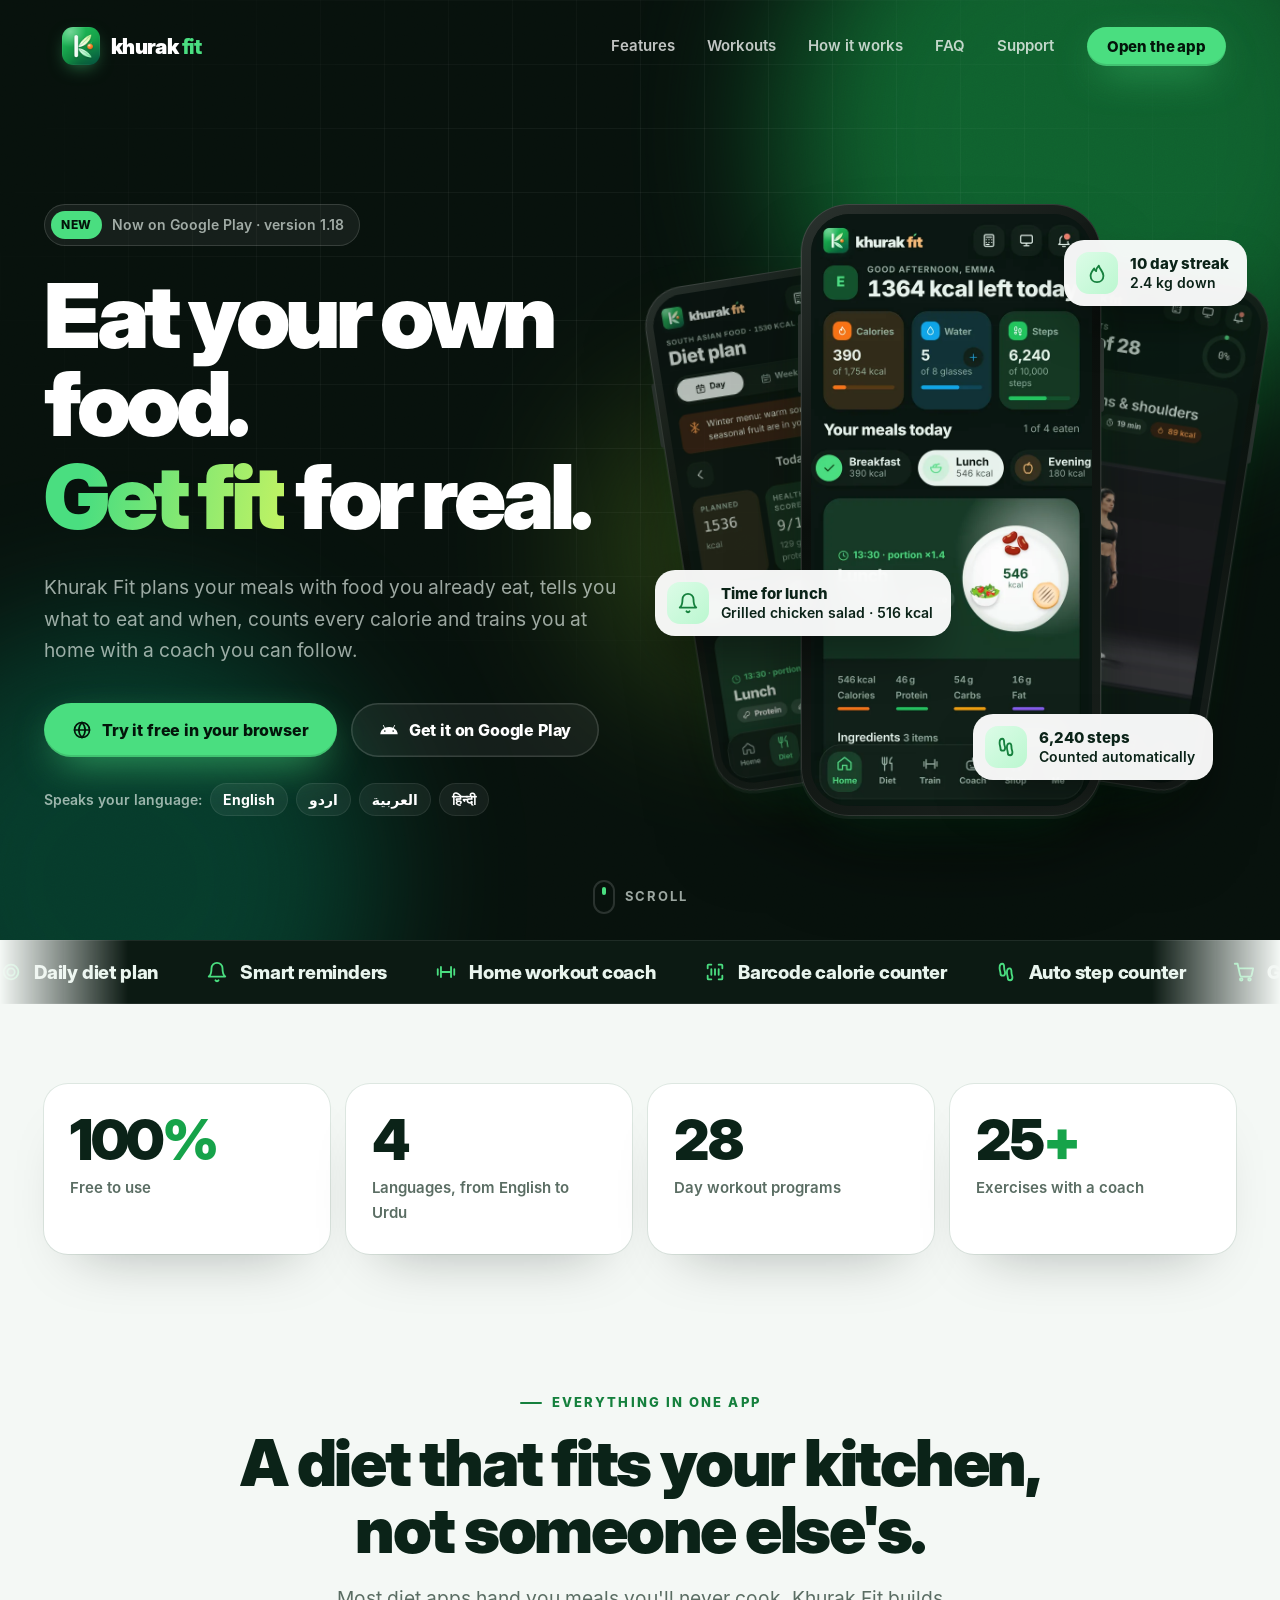
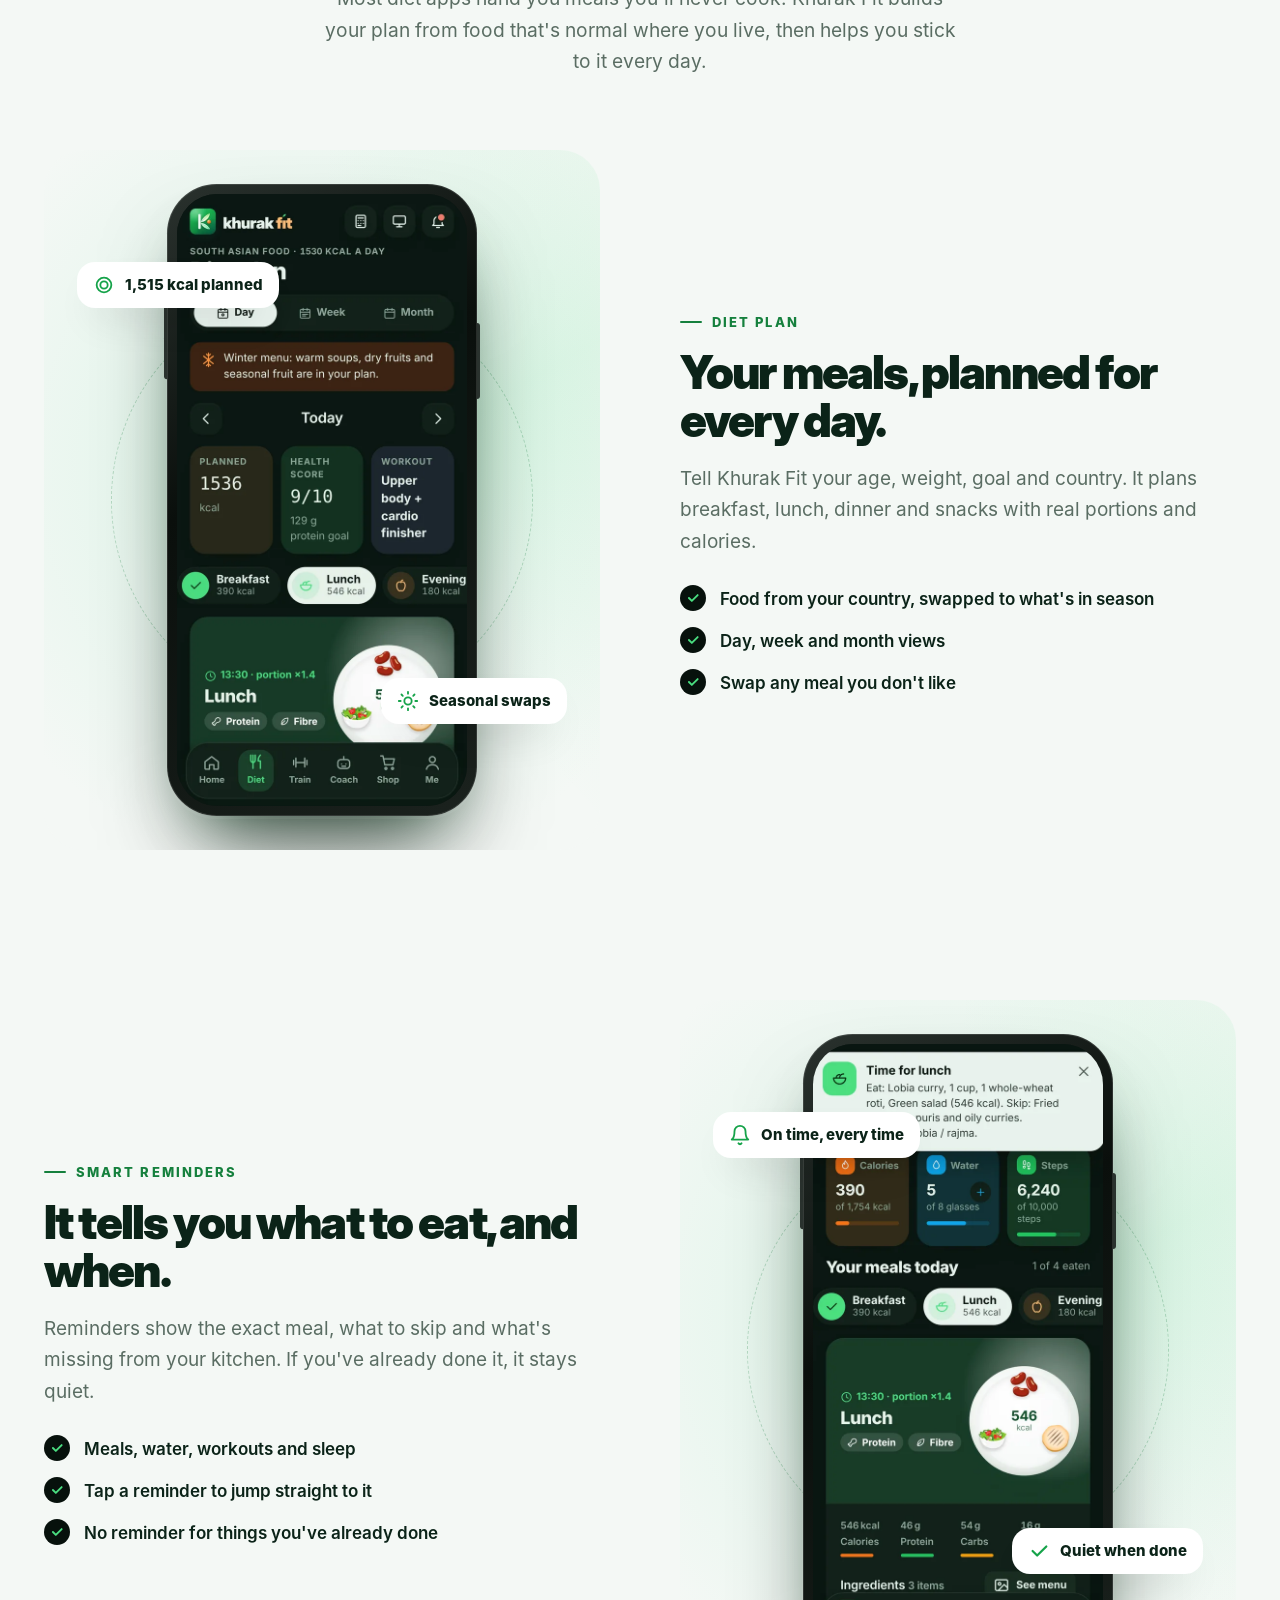
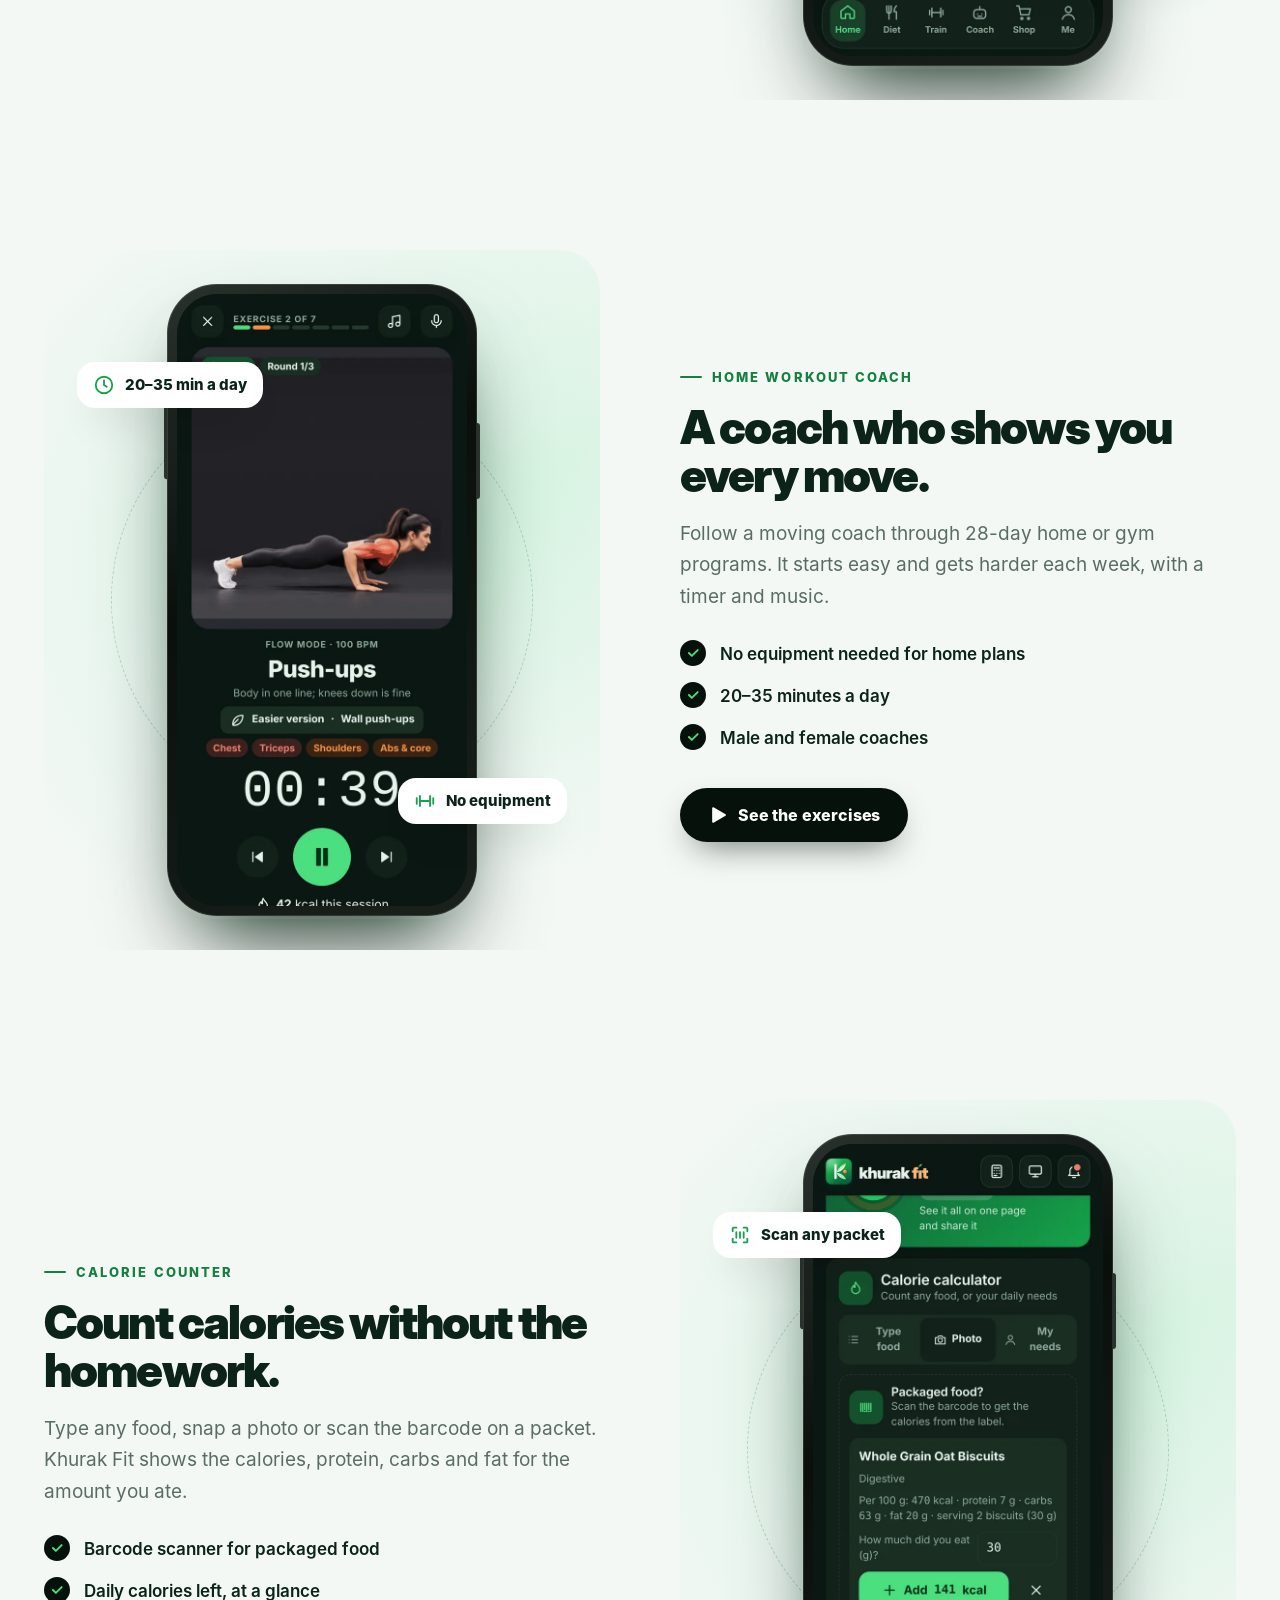
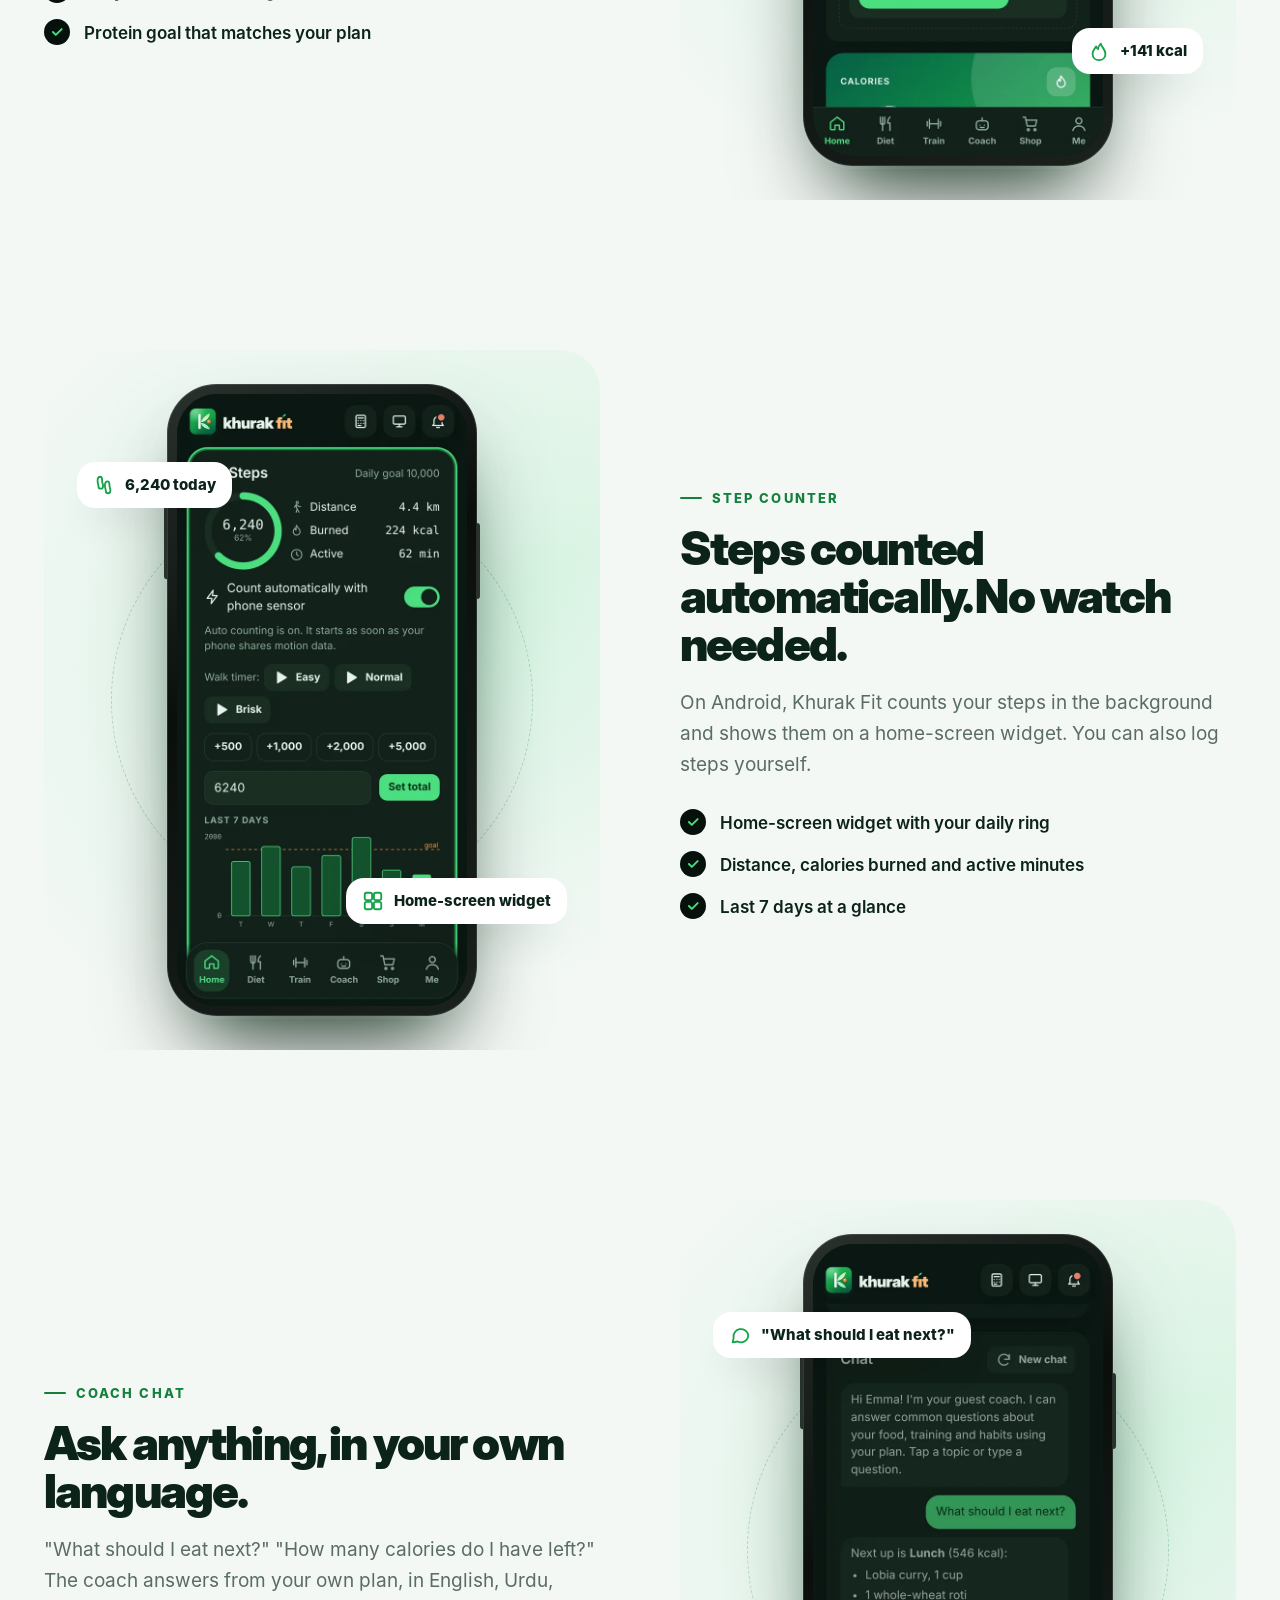
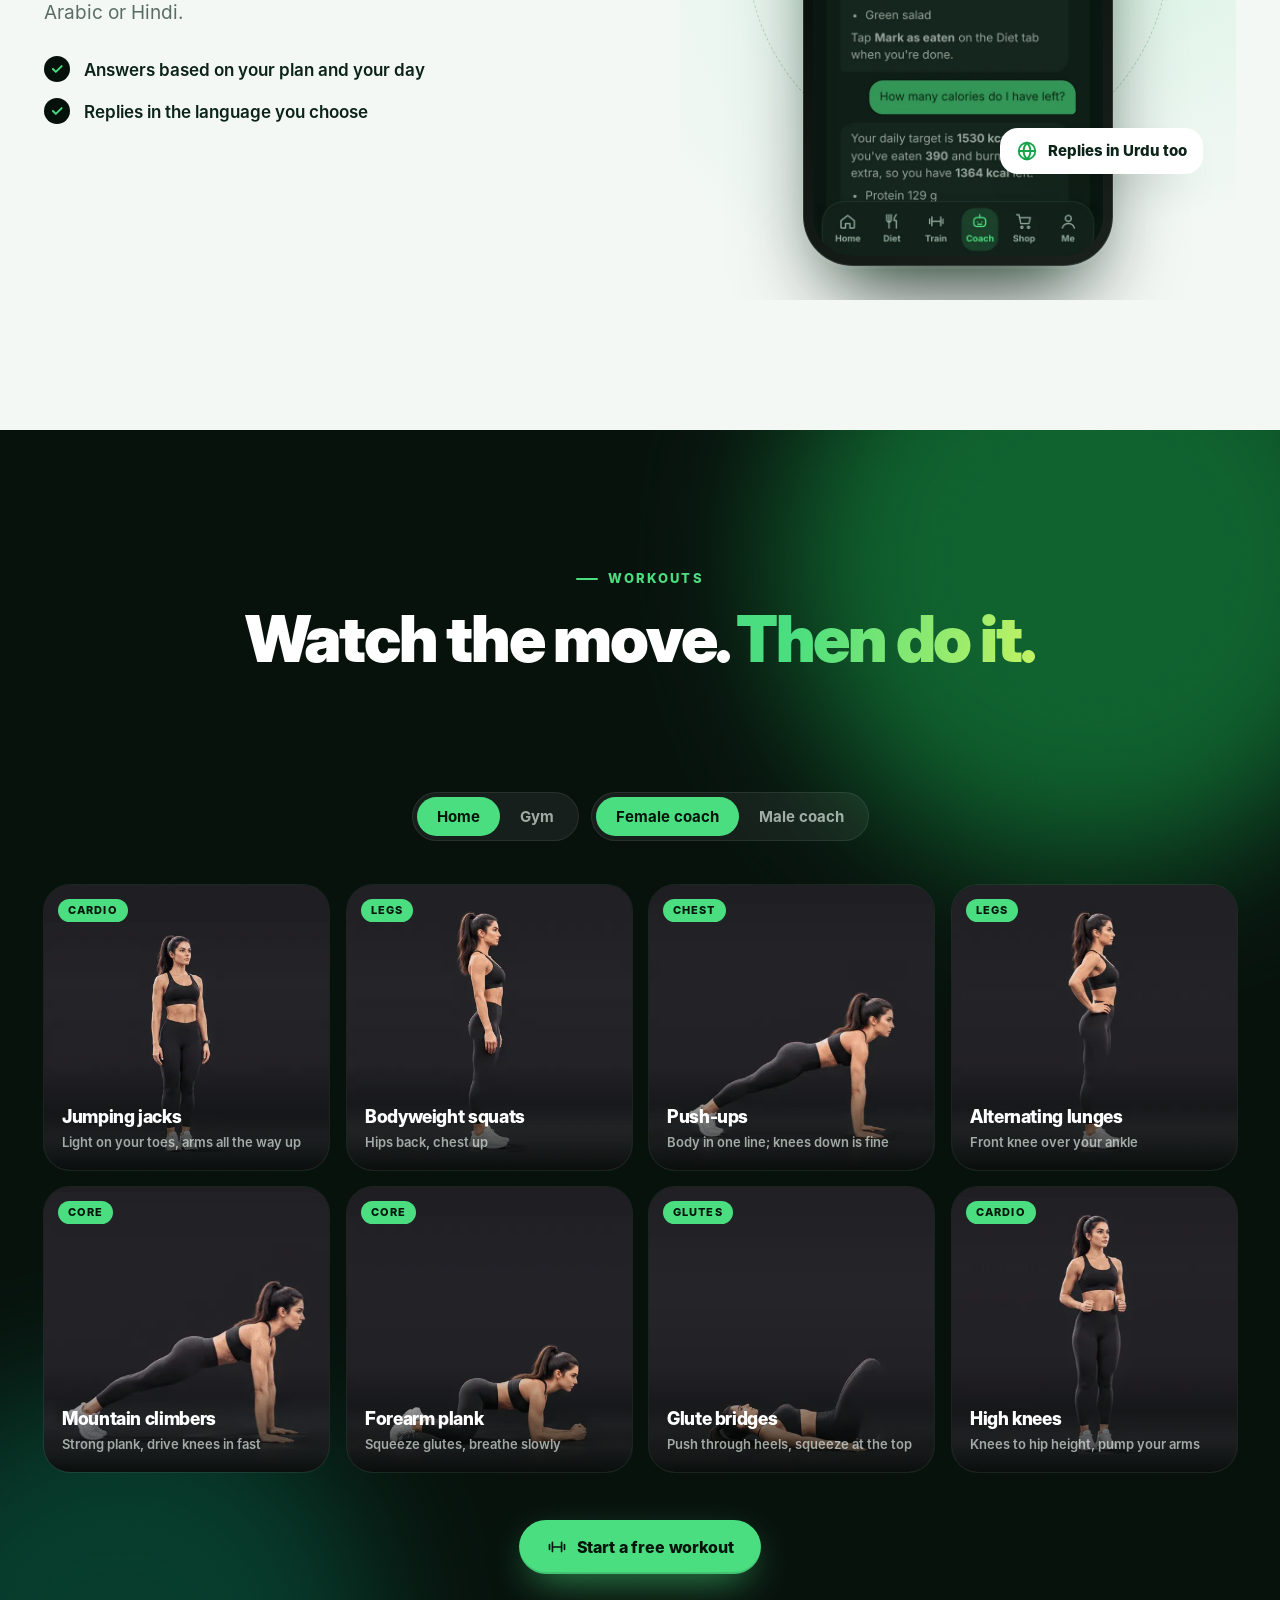
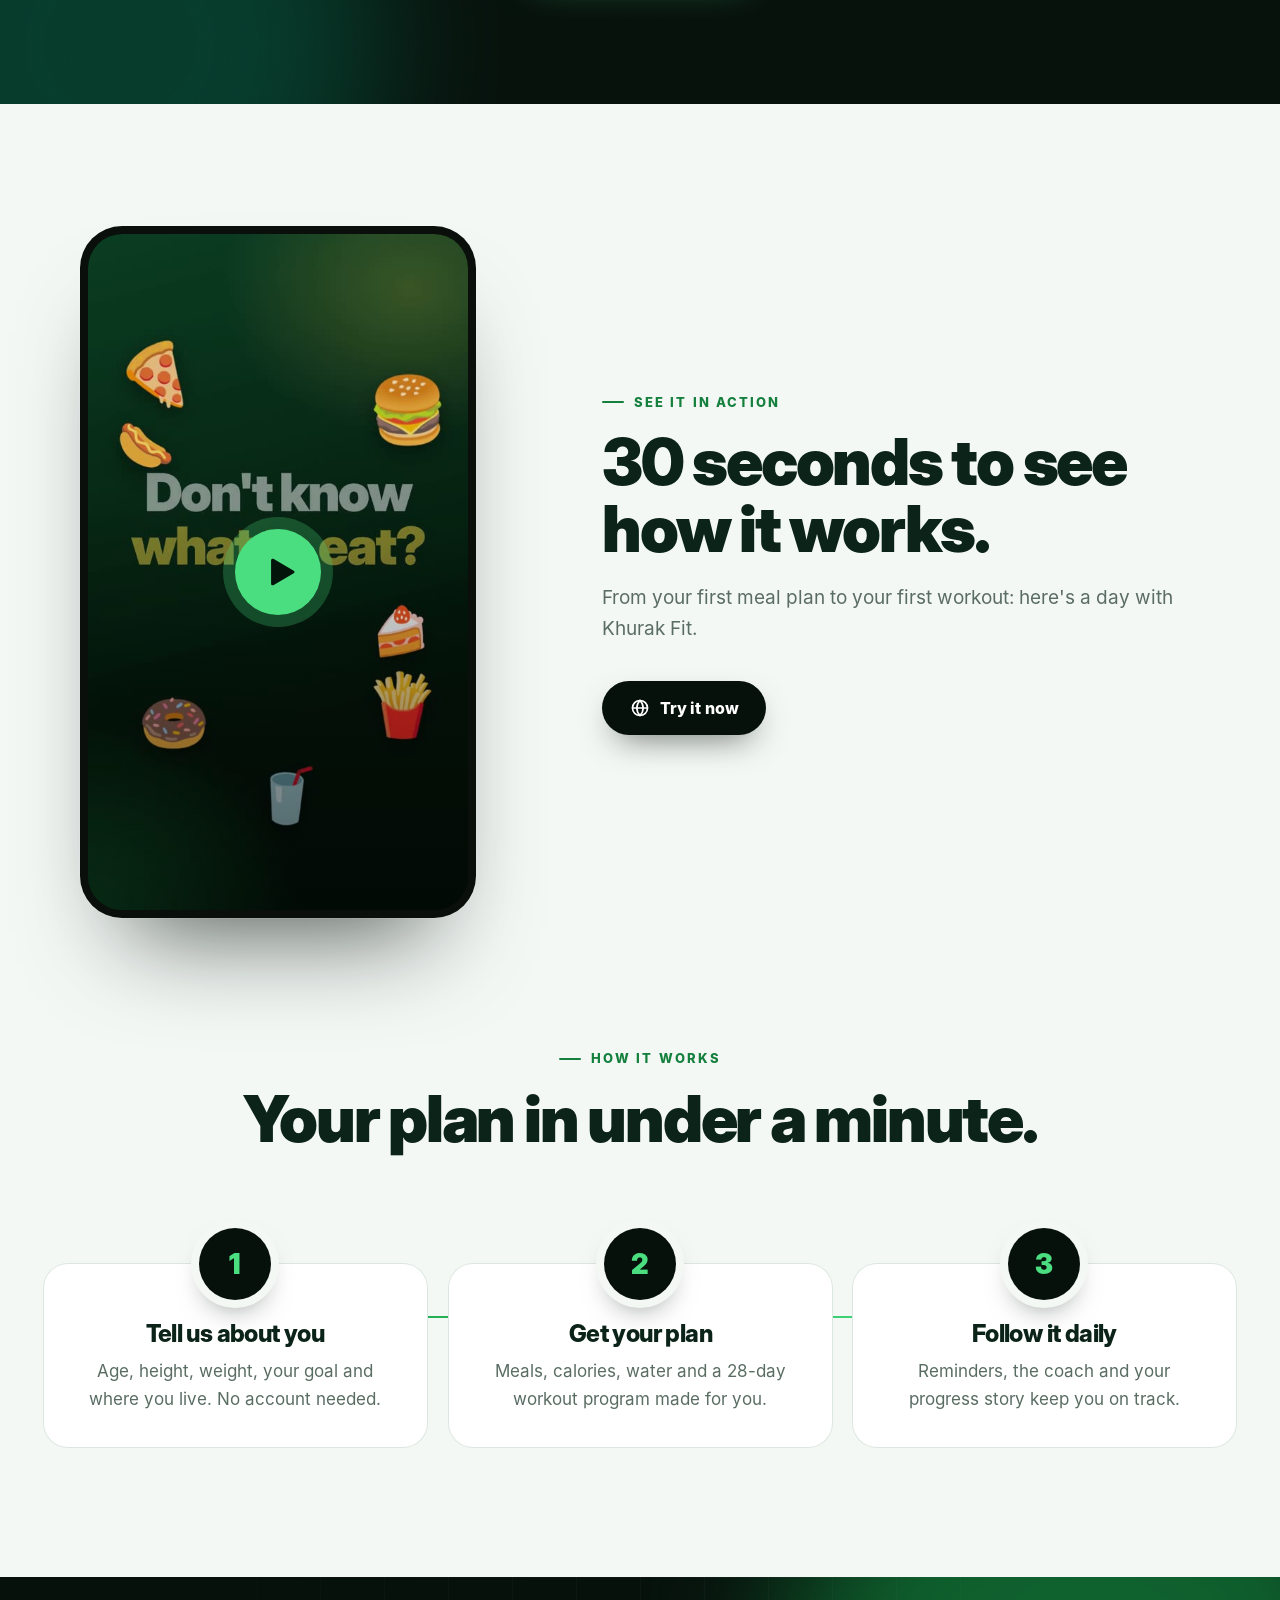
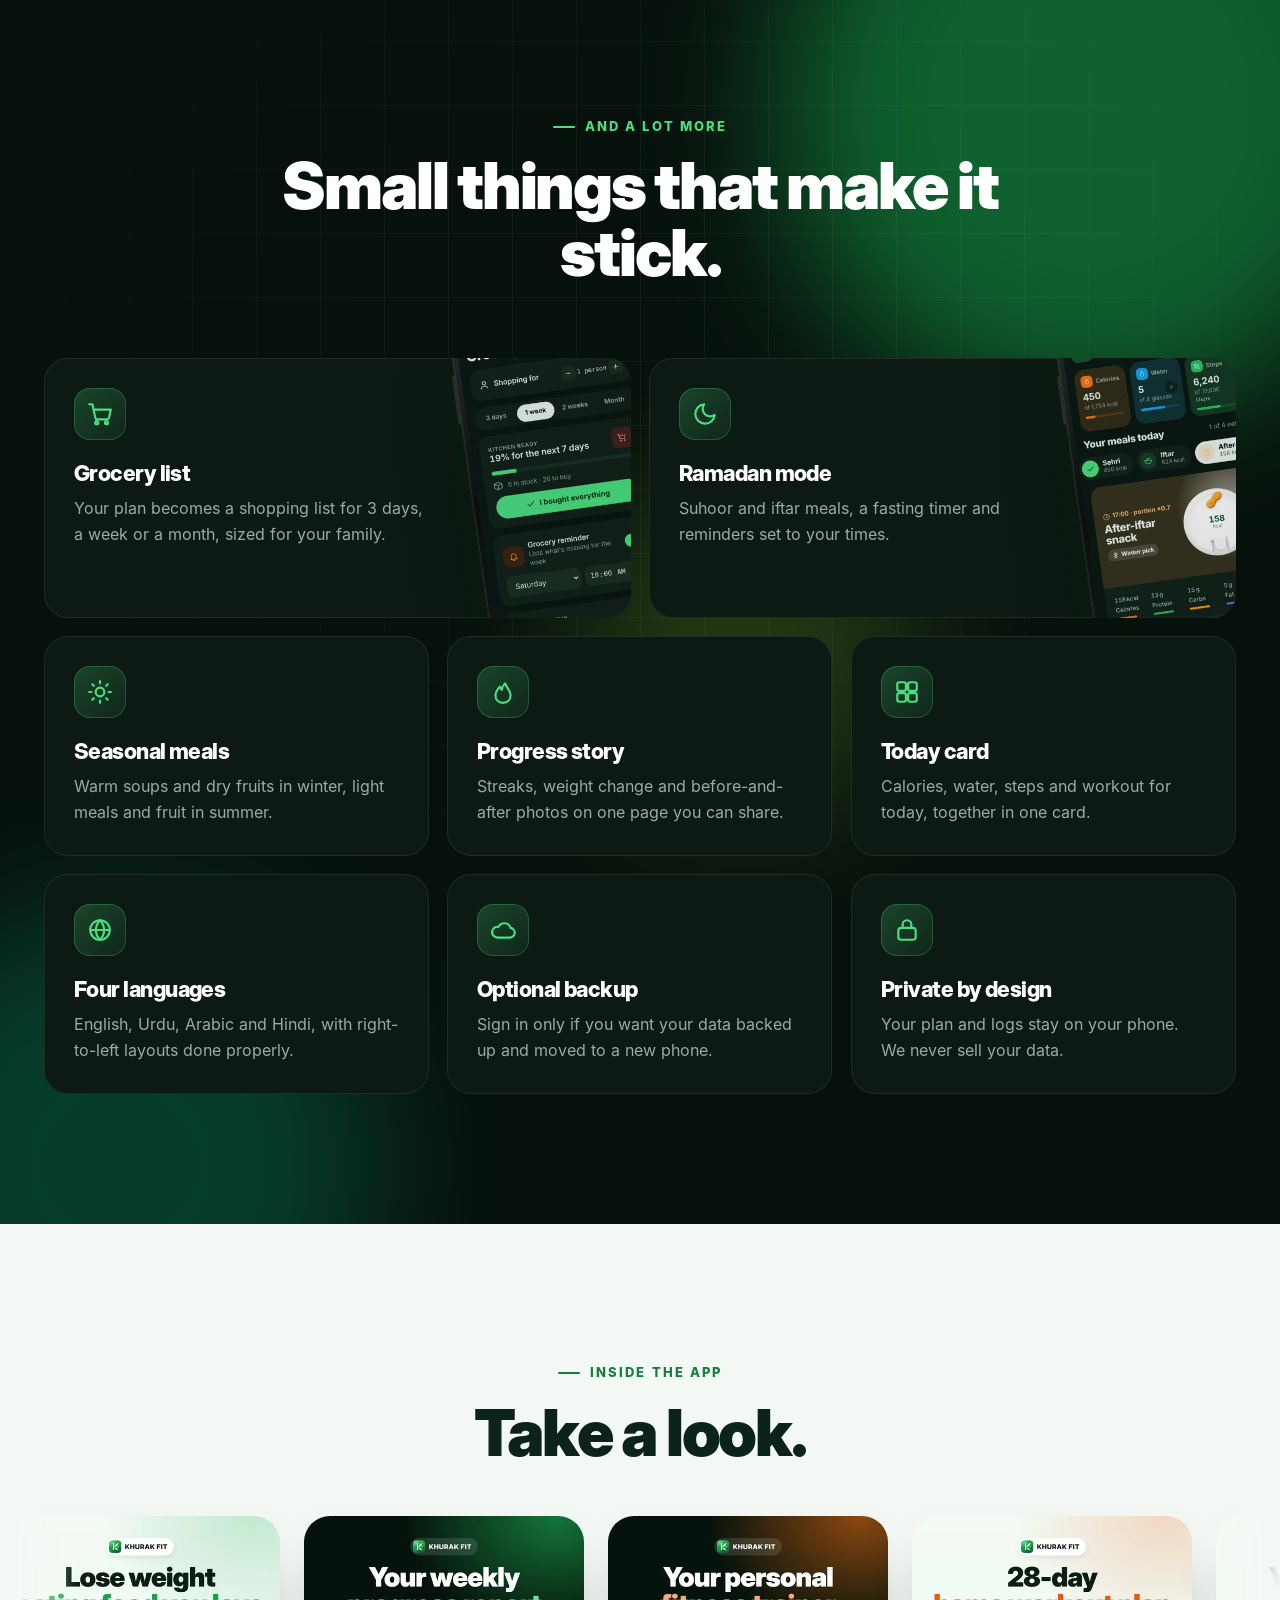
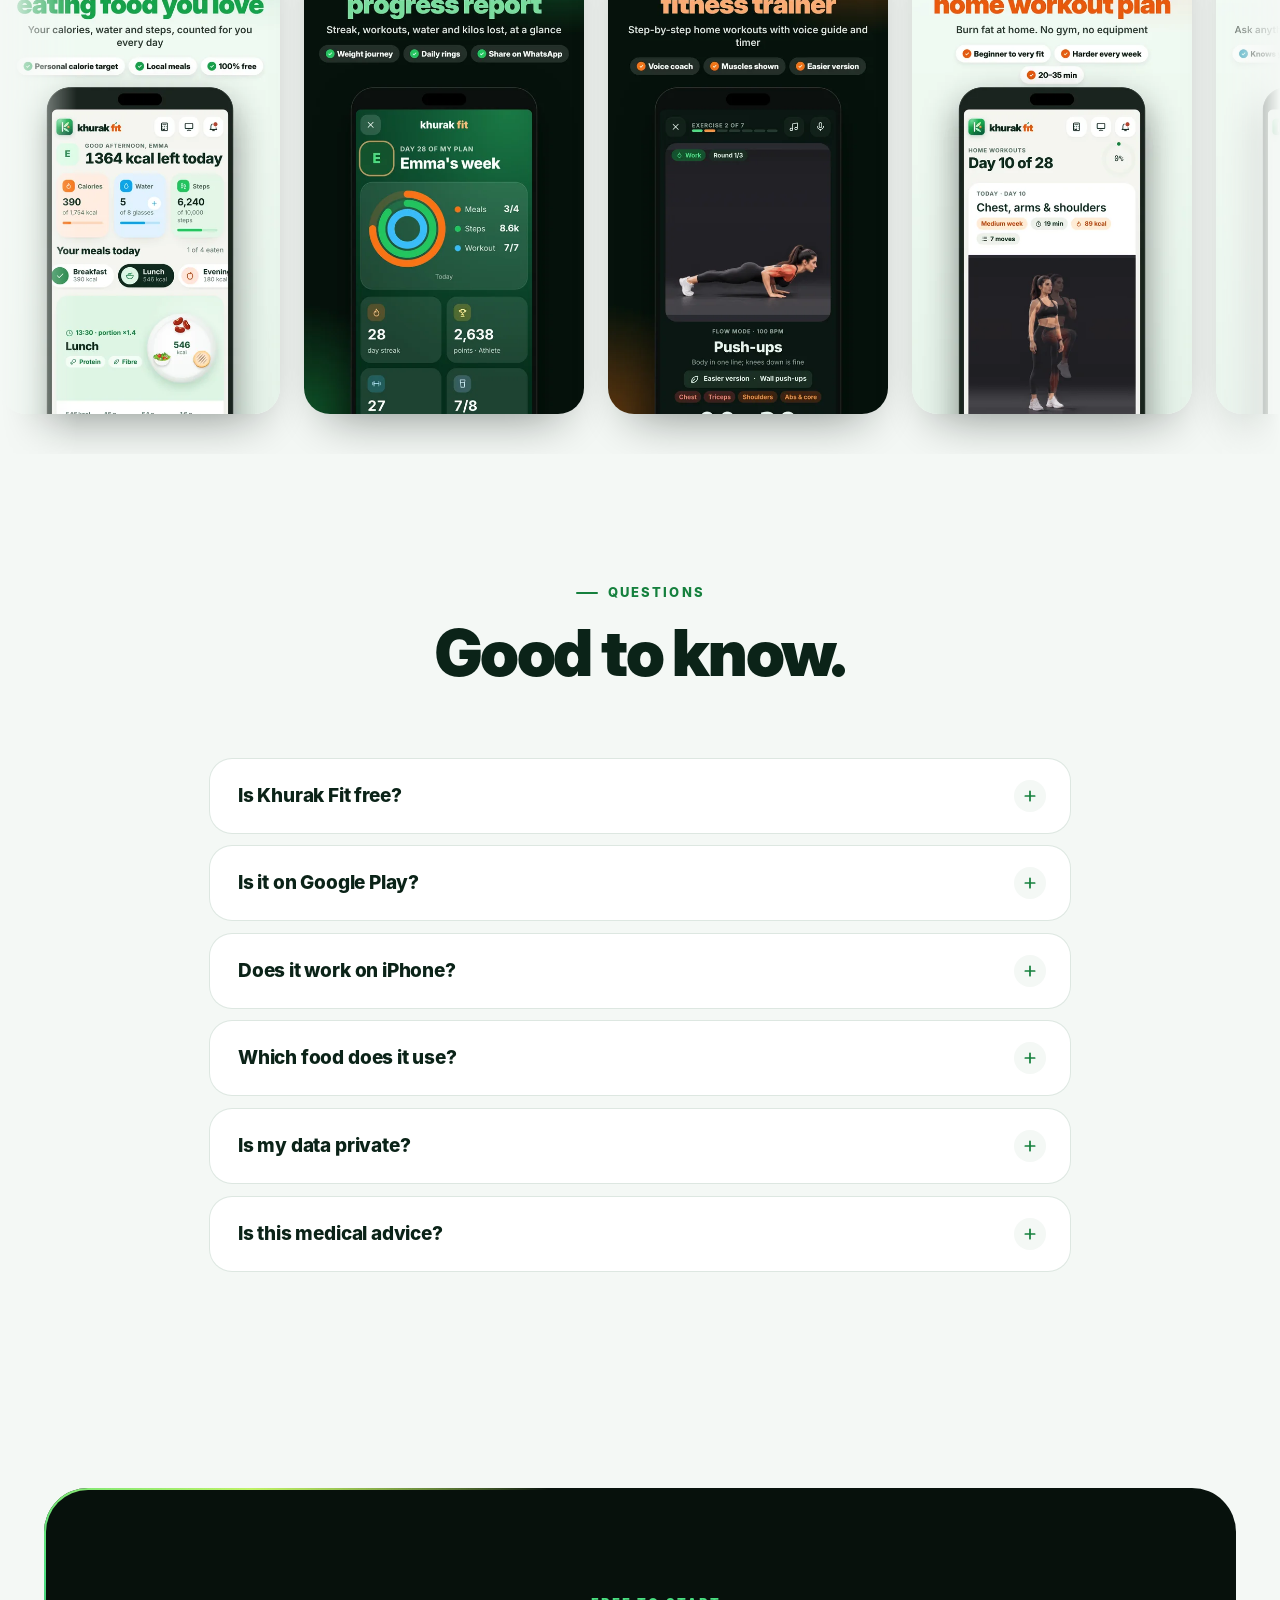
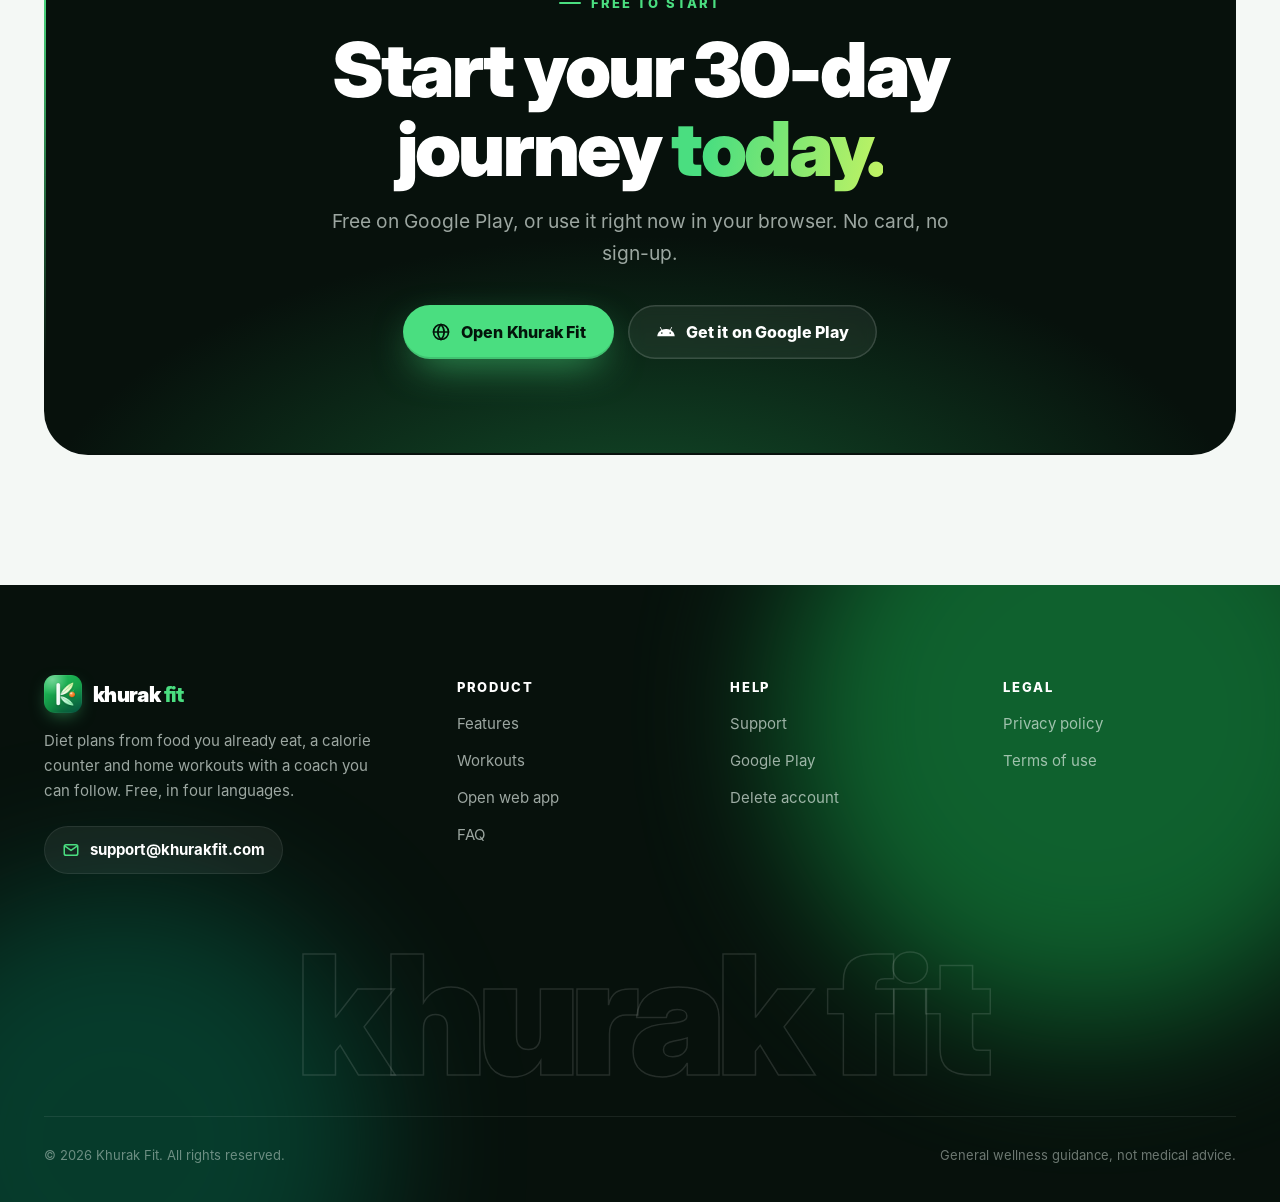
==== commit 3d801152: "Website: web app 1.18.0 Co-Authored-By: Claude Opus 5.5 <noreply@anthropic.com> Claude-Session: http" ====
--- a/index.html
+++ b/index.html
@@ -58,7 +58,7 @@
   <div class="aurora"><i></i><i></i><i></i></div><div class="gridbg"></div><div class="grain"></div>
   <div class="wrap">
     <div>
-      <a class="chip fade-in" href="#features"><i>NEW</i> Now on Google Play · version 1.17</a>
+      <a class="chip fade-in" href="#features"><i>NEW</i> Now on Google Play · version 1.18</a>
       <h1><span class="ln"><span>Eat your own food.</span></span><span class="ln"><span><span class="grad">Get fit</span> for real.</span></span></h1>
       <p class="lead fade-in" style="animation-delay:.35s">Khurak Fit plans your meals with food you already eat, tells you what to eat and when, counts every calorie and trains you at home with a coach you can follow.</p>
       <div class="ctas fade-in" style="animation-delay:.5s">
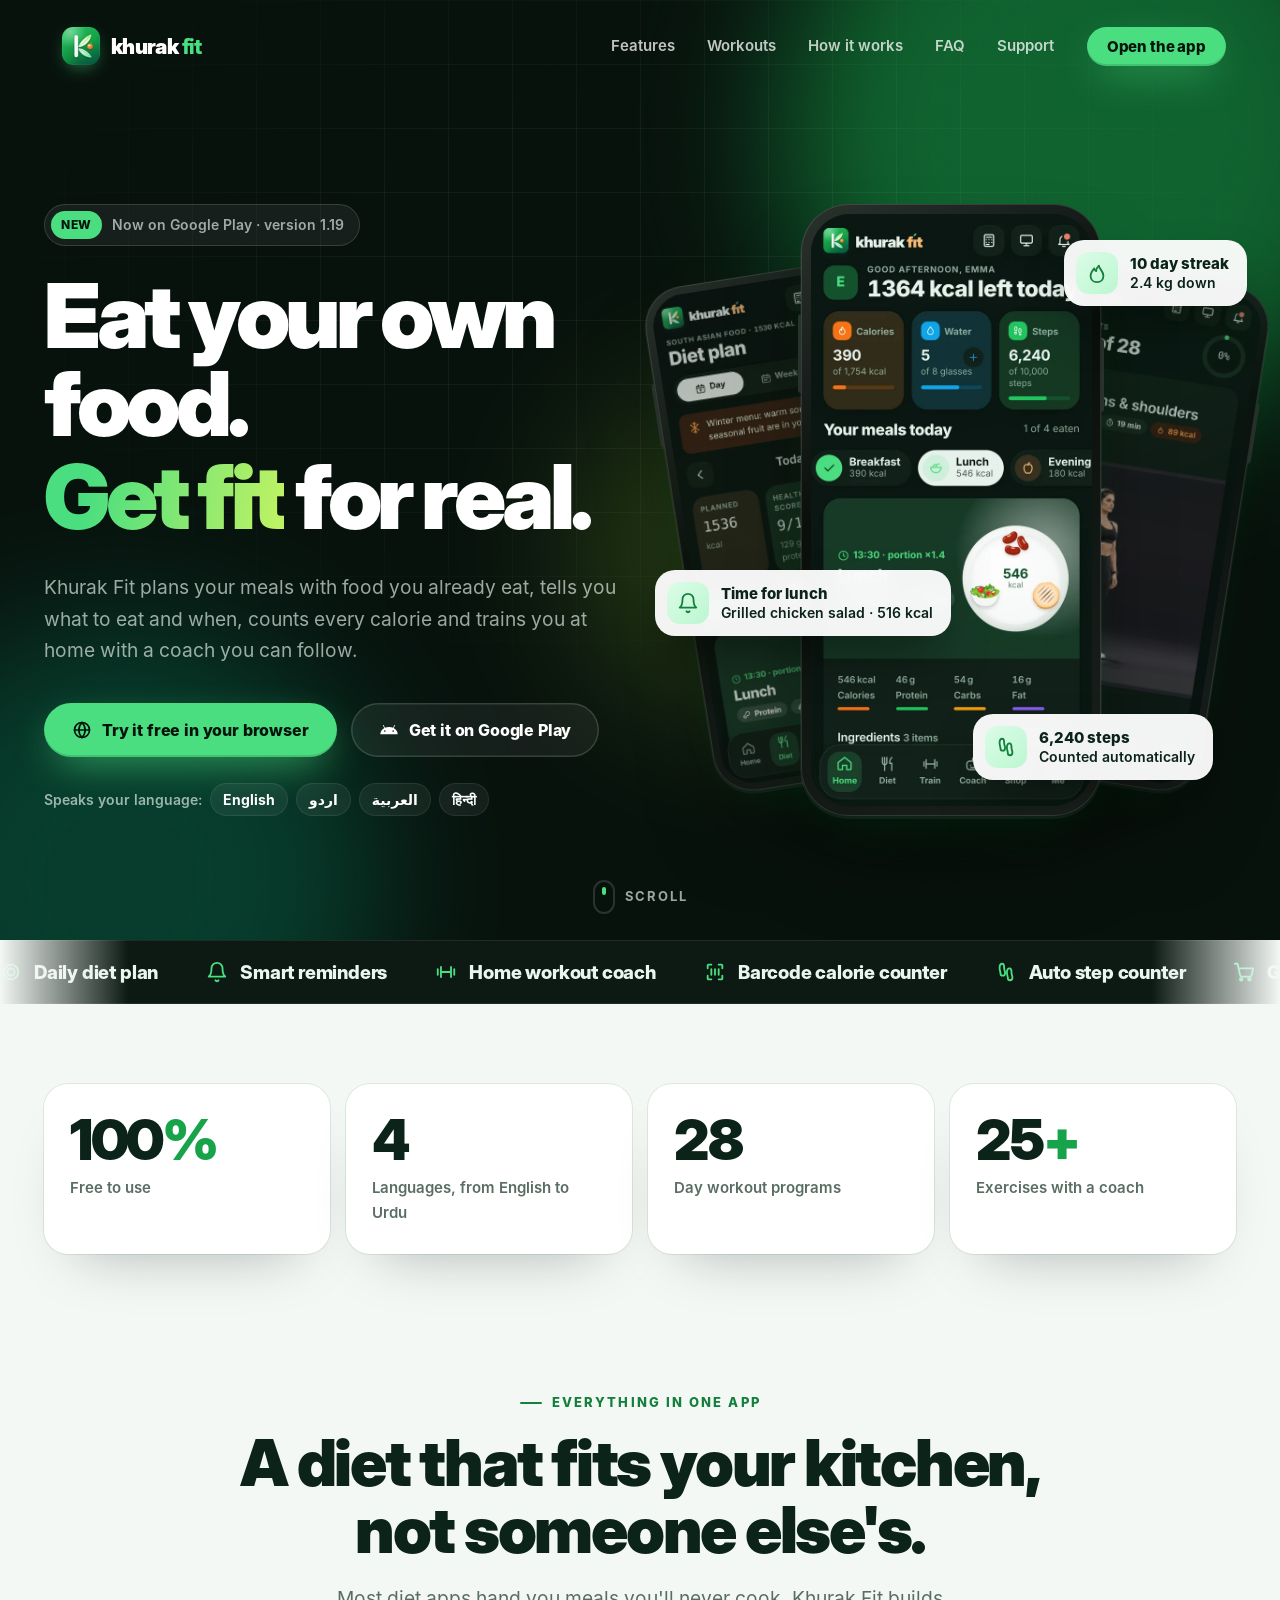
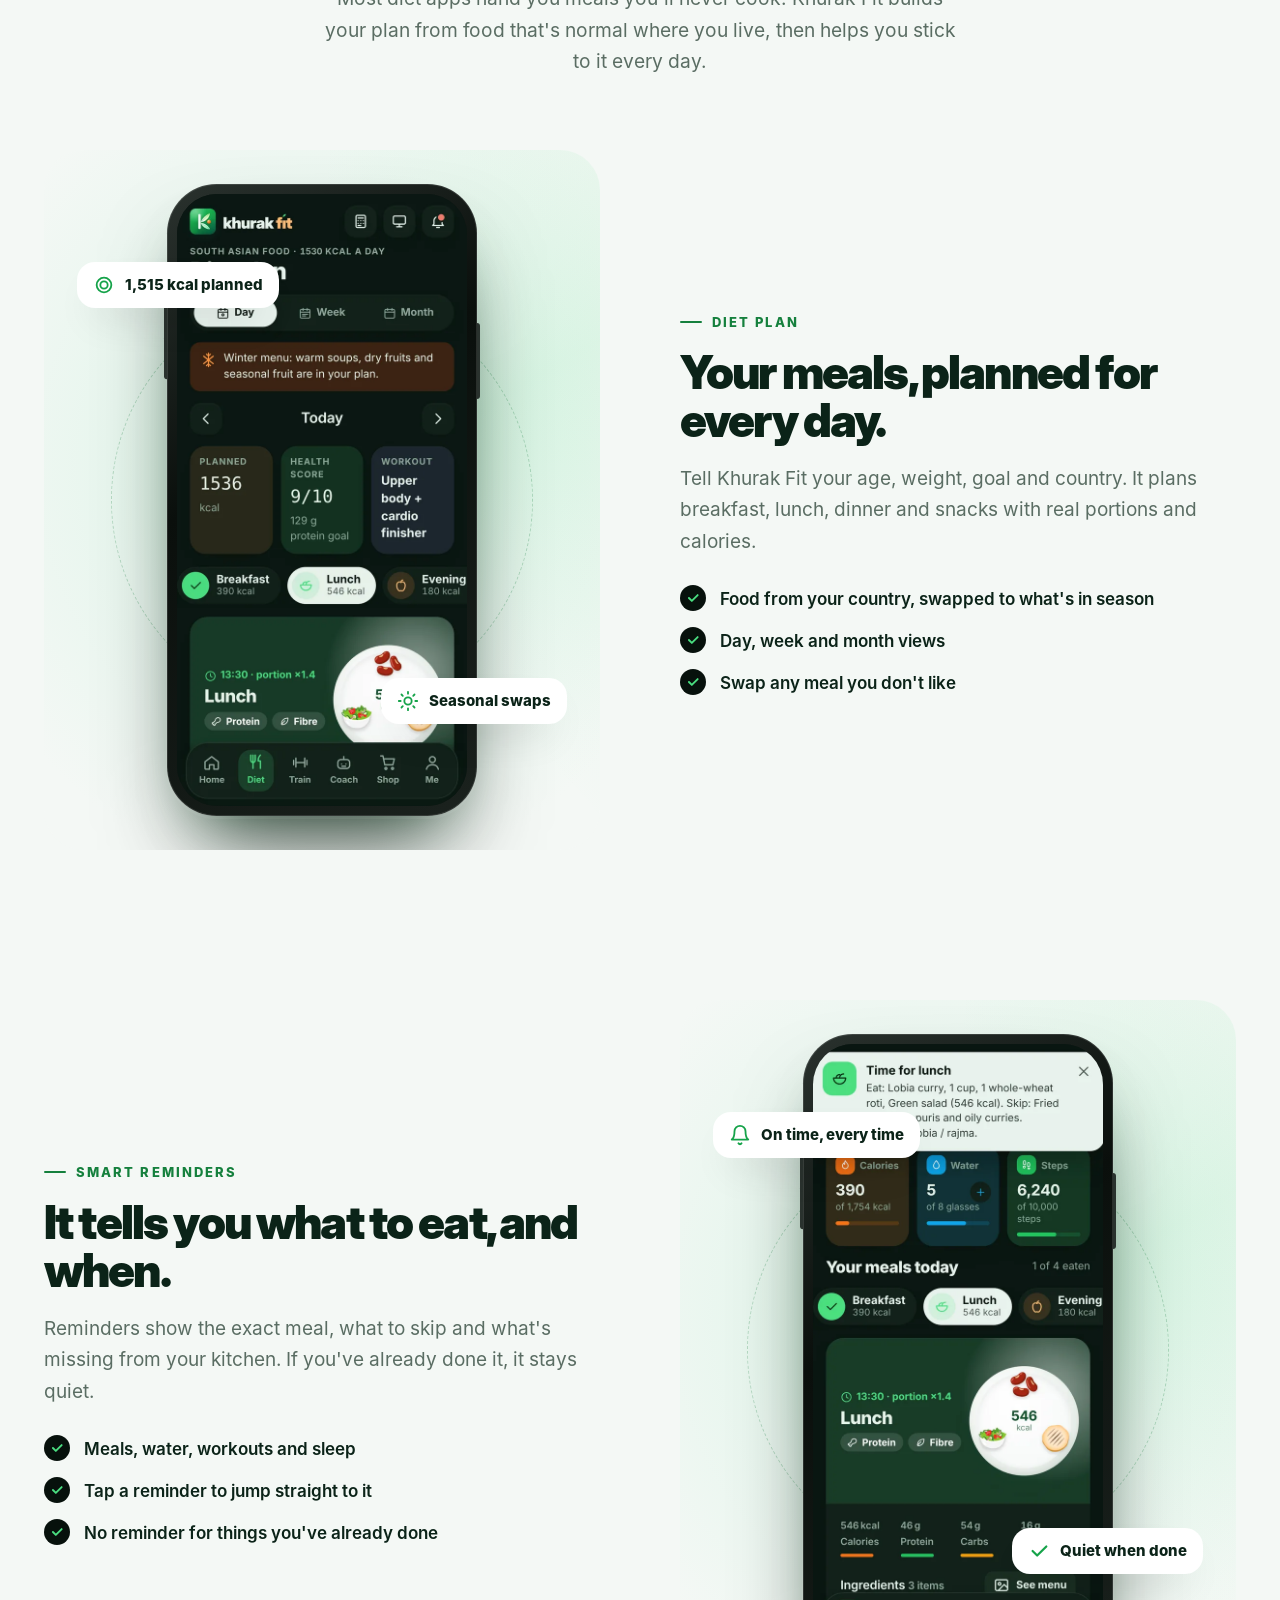
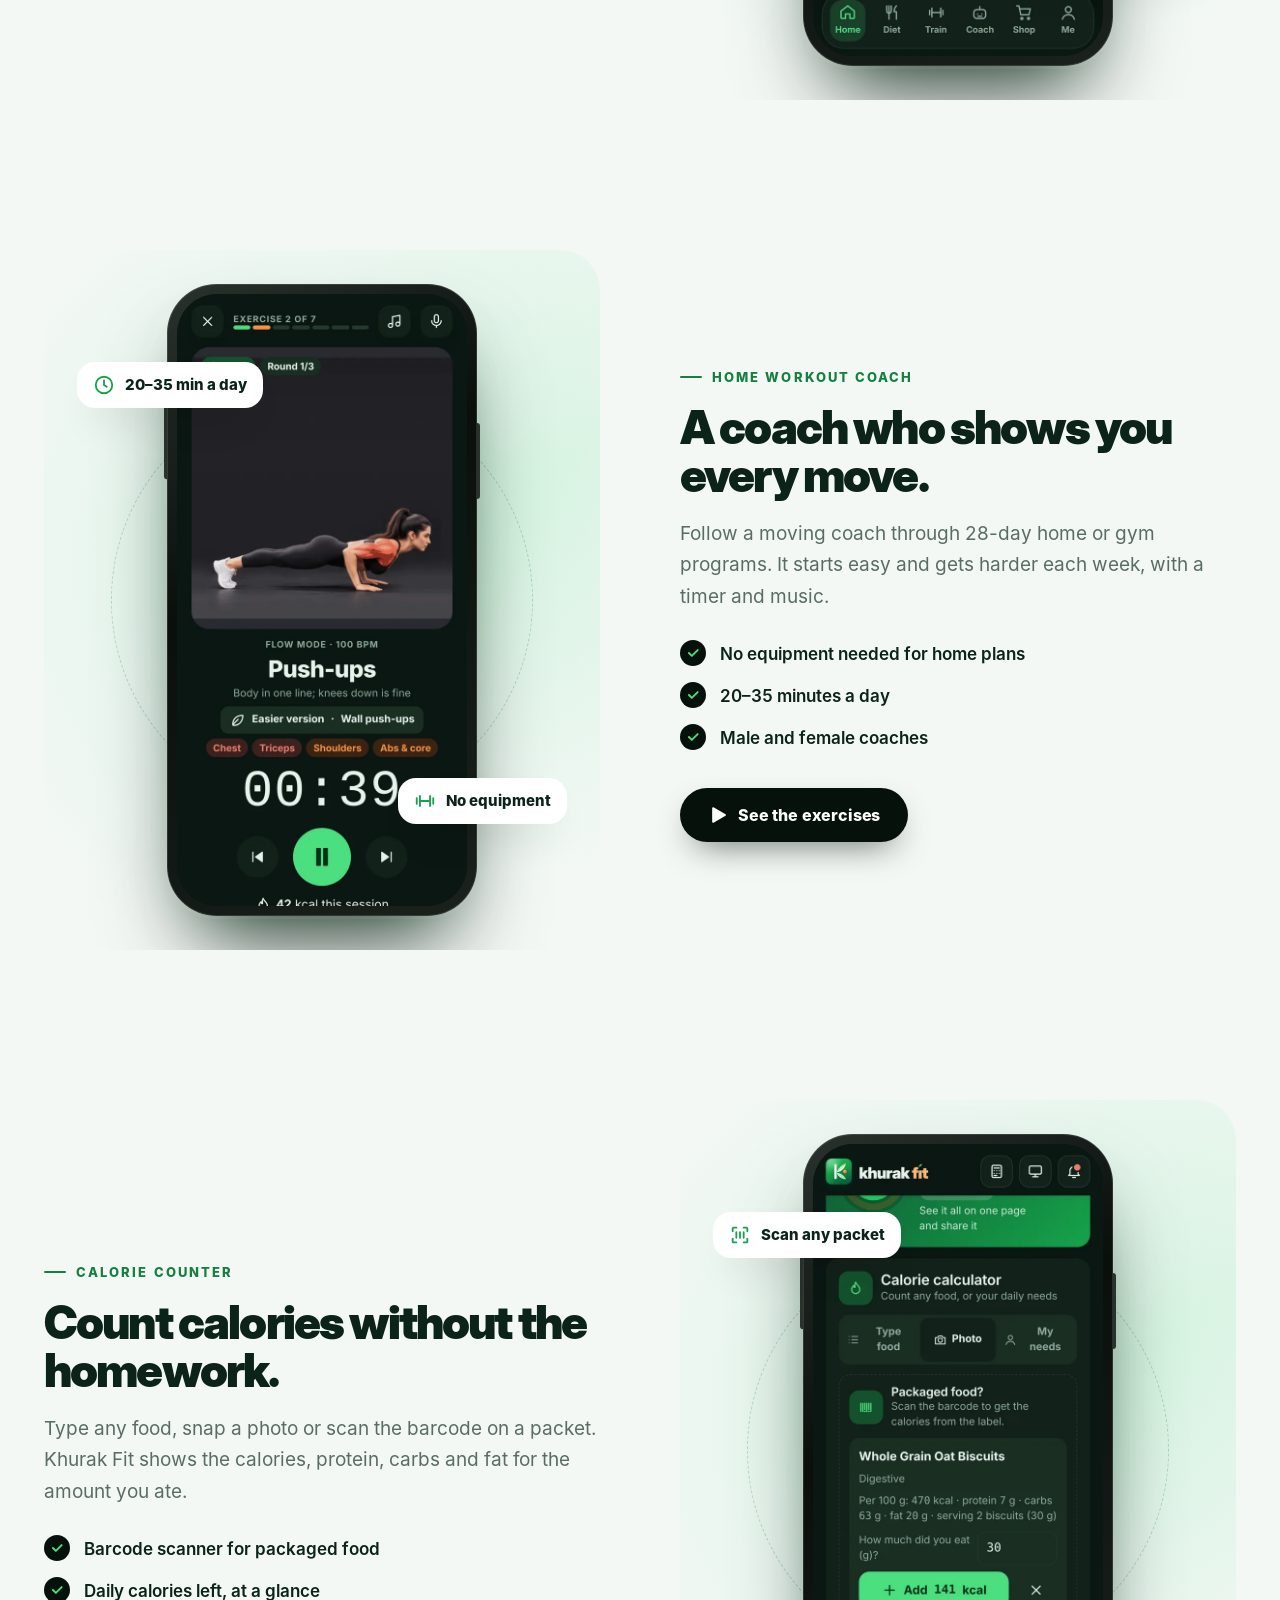
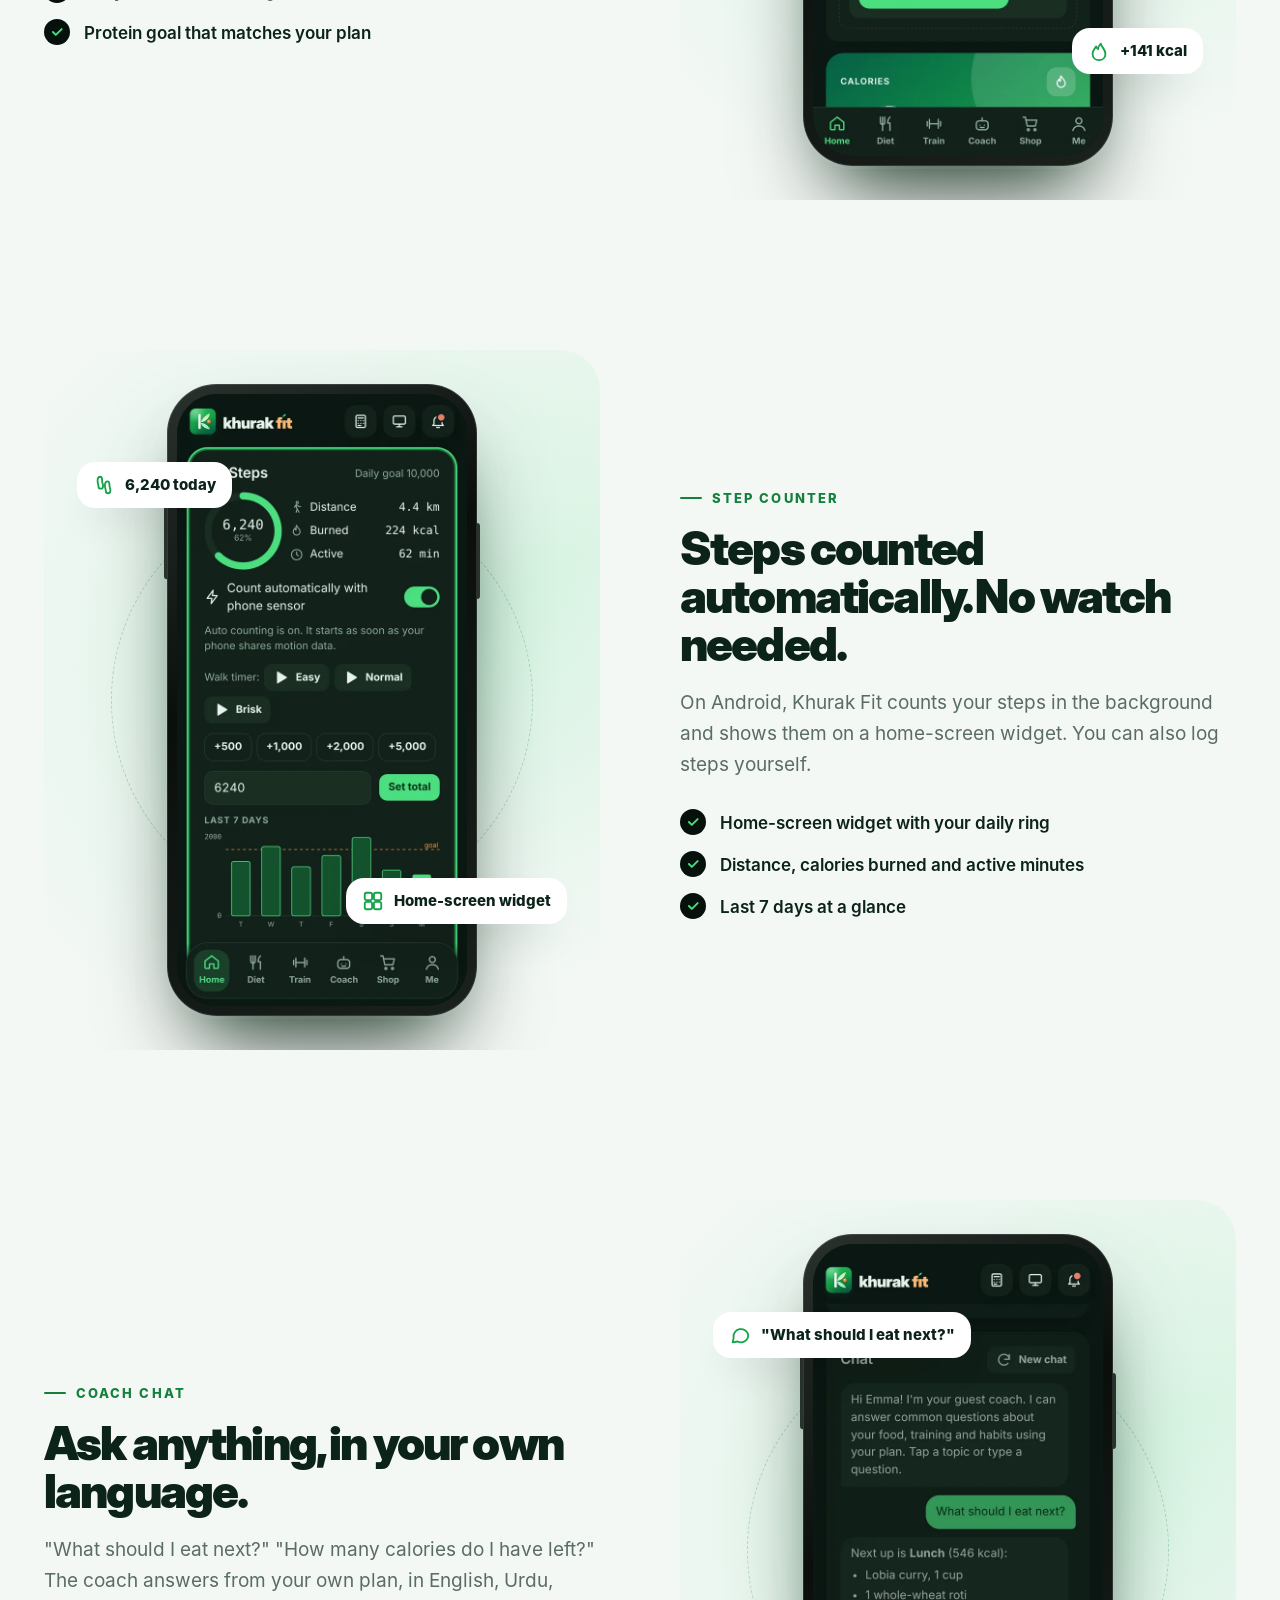
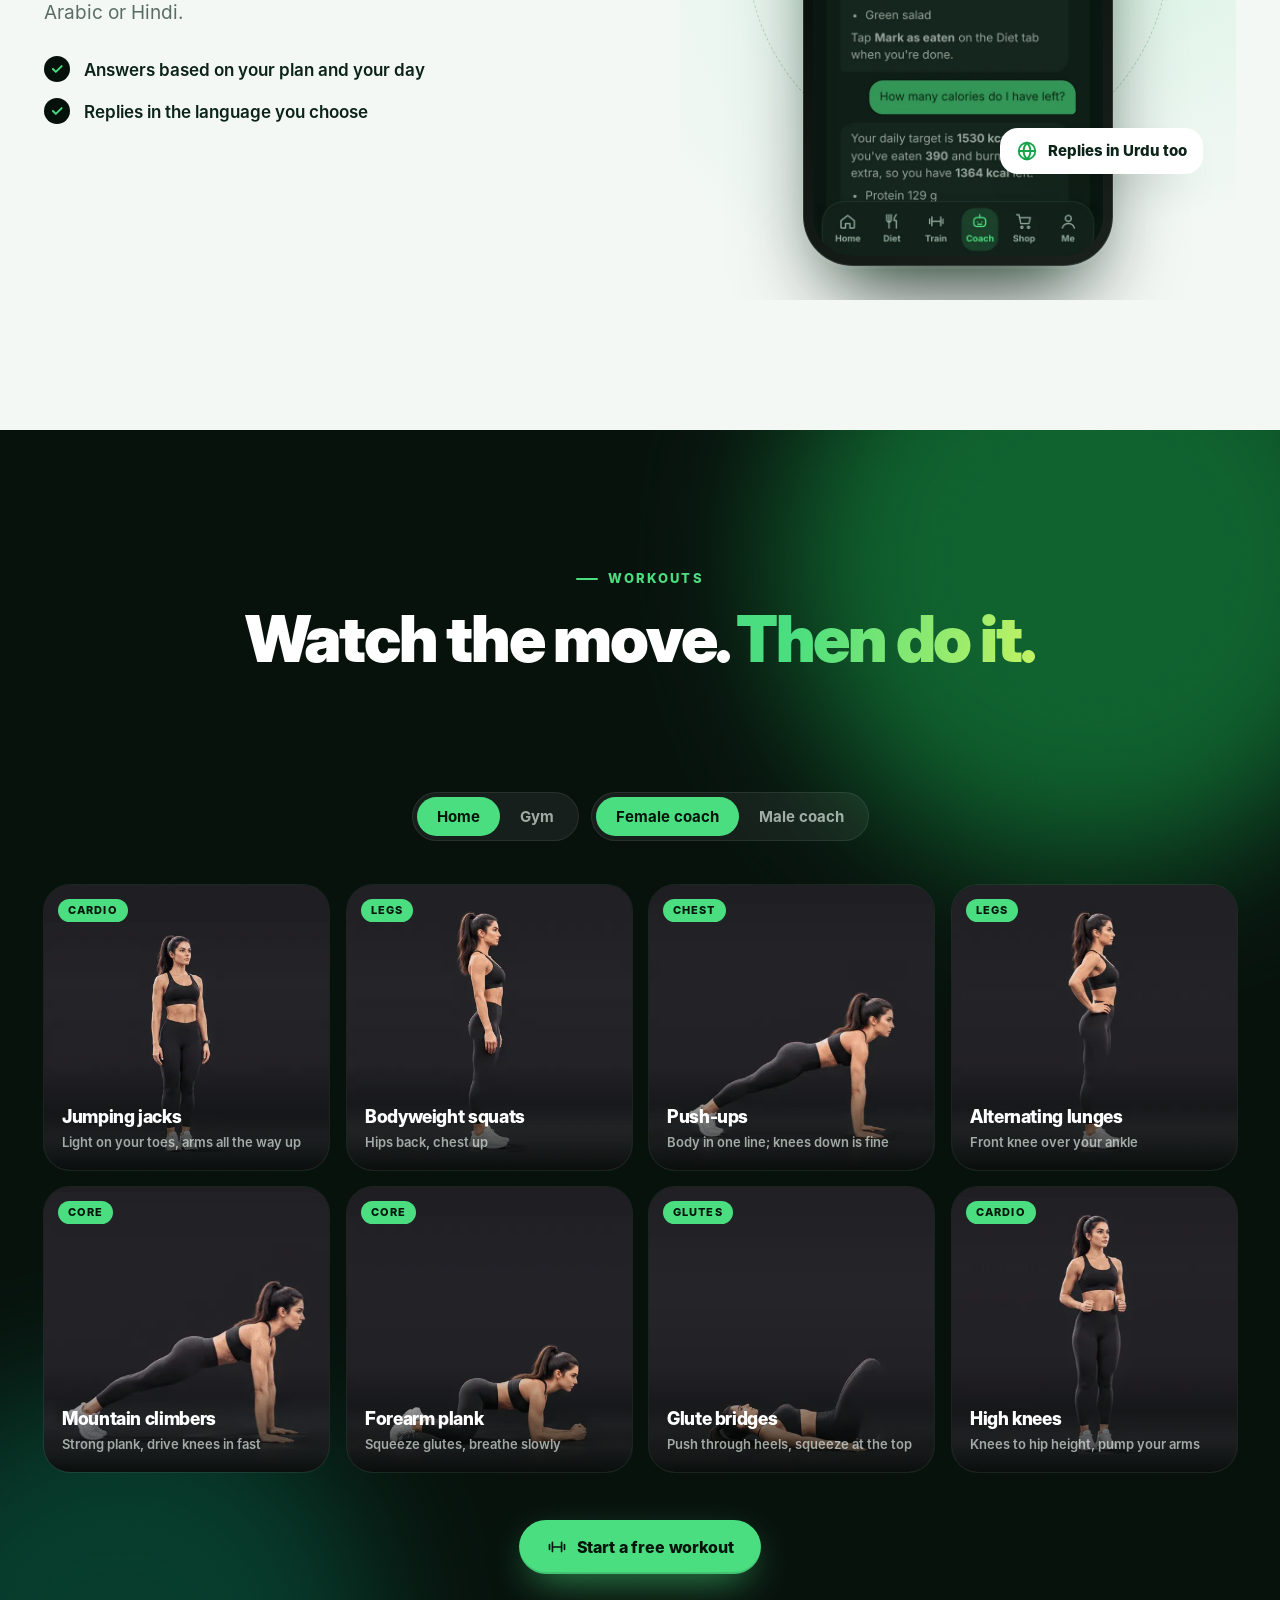
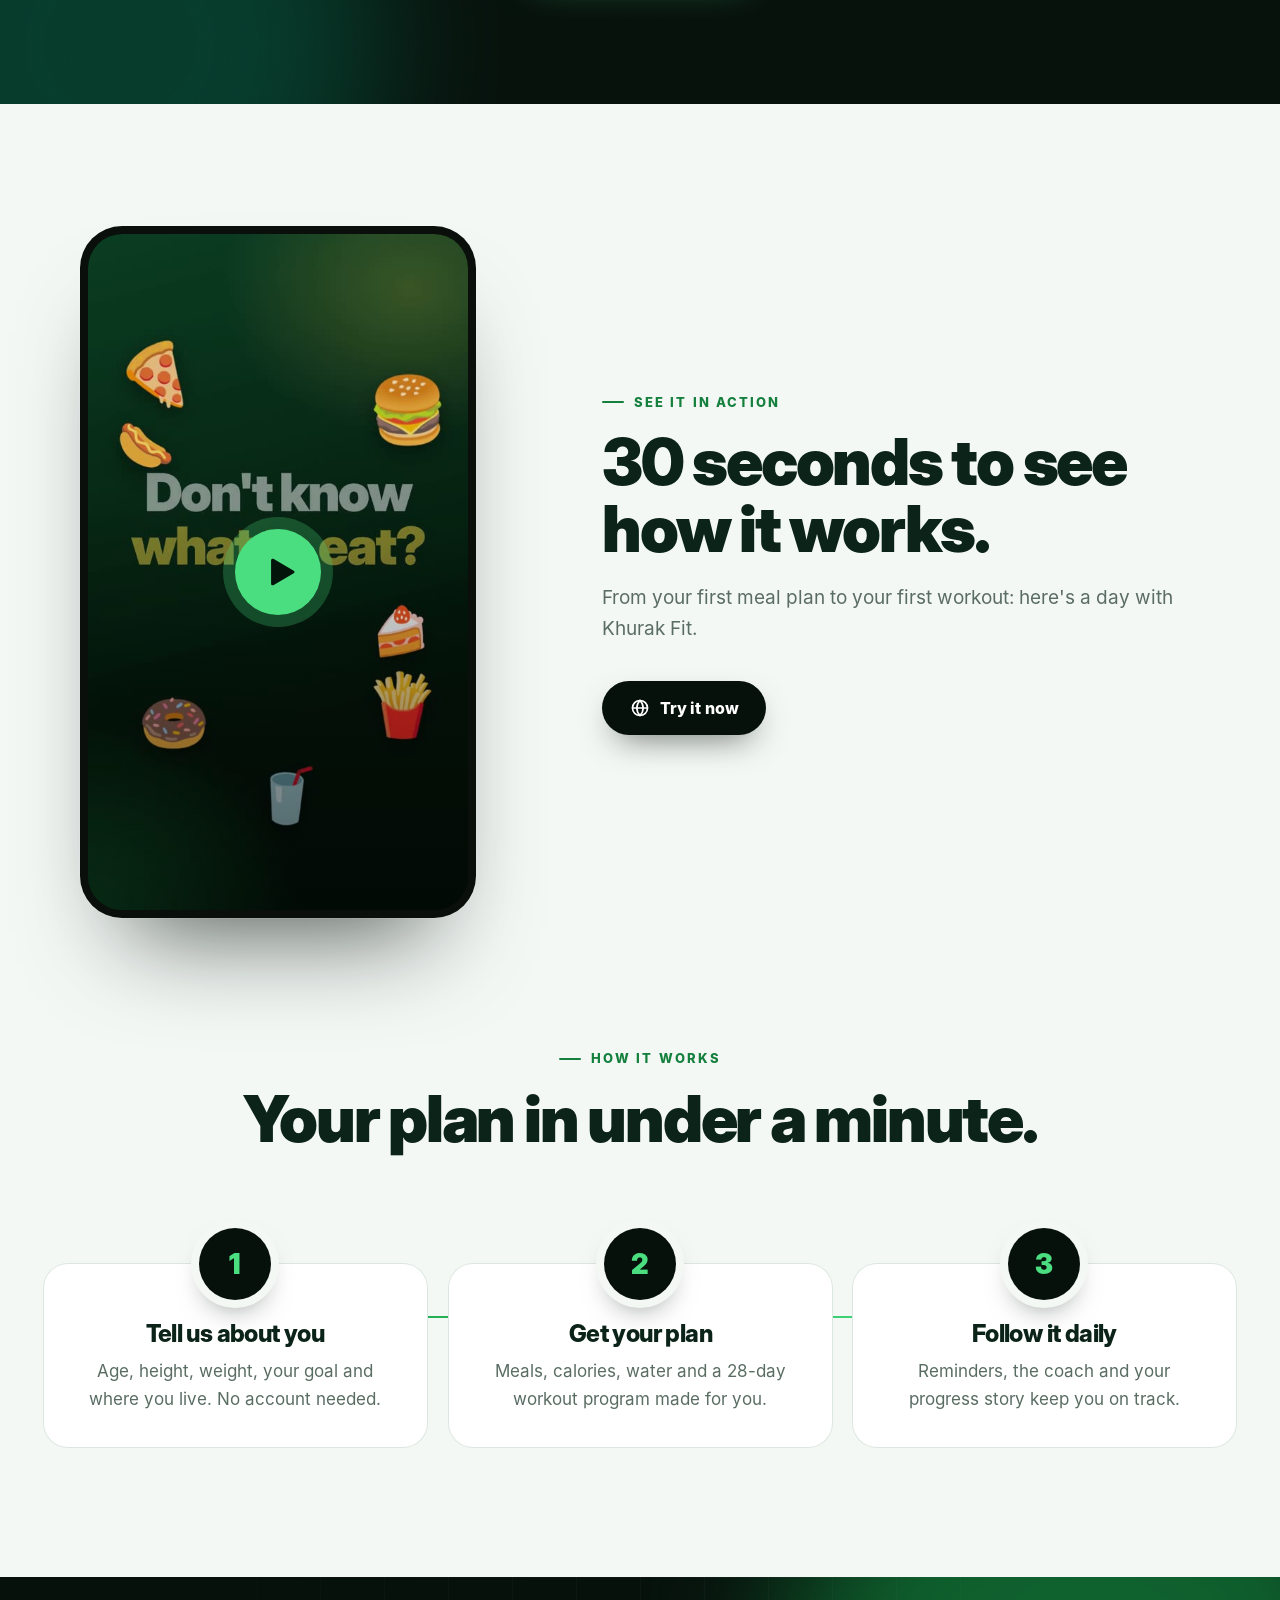
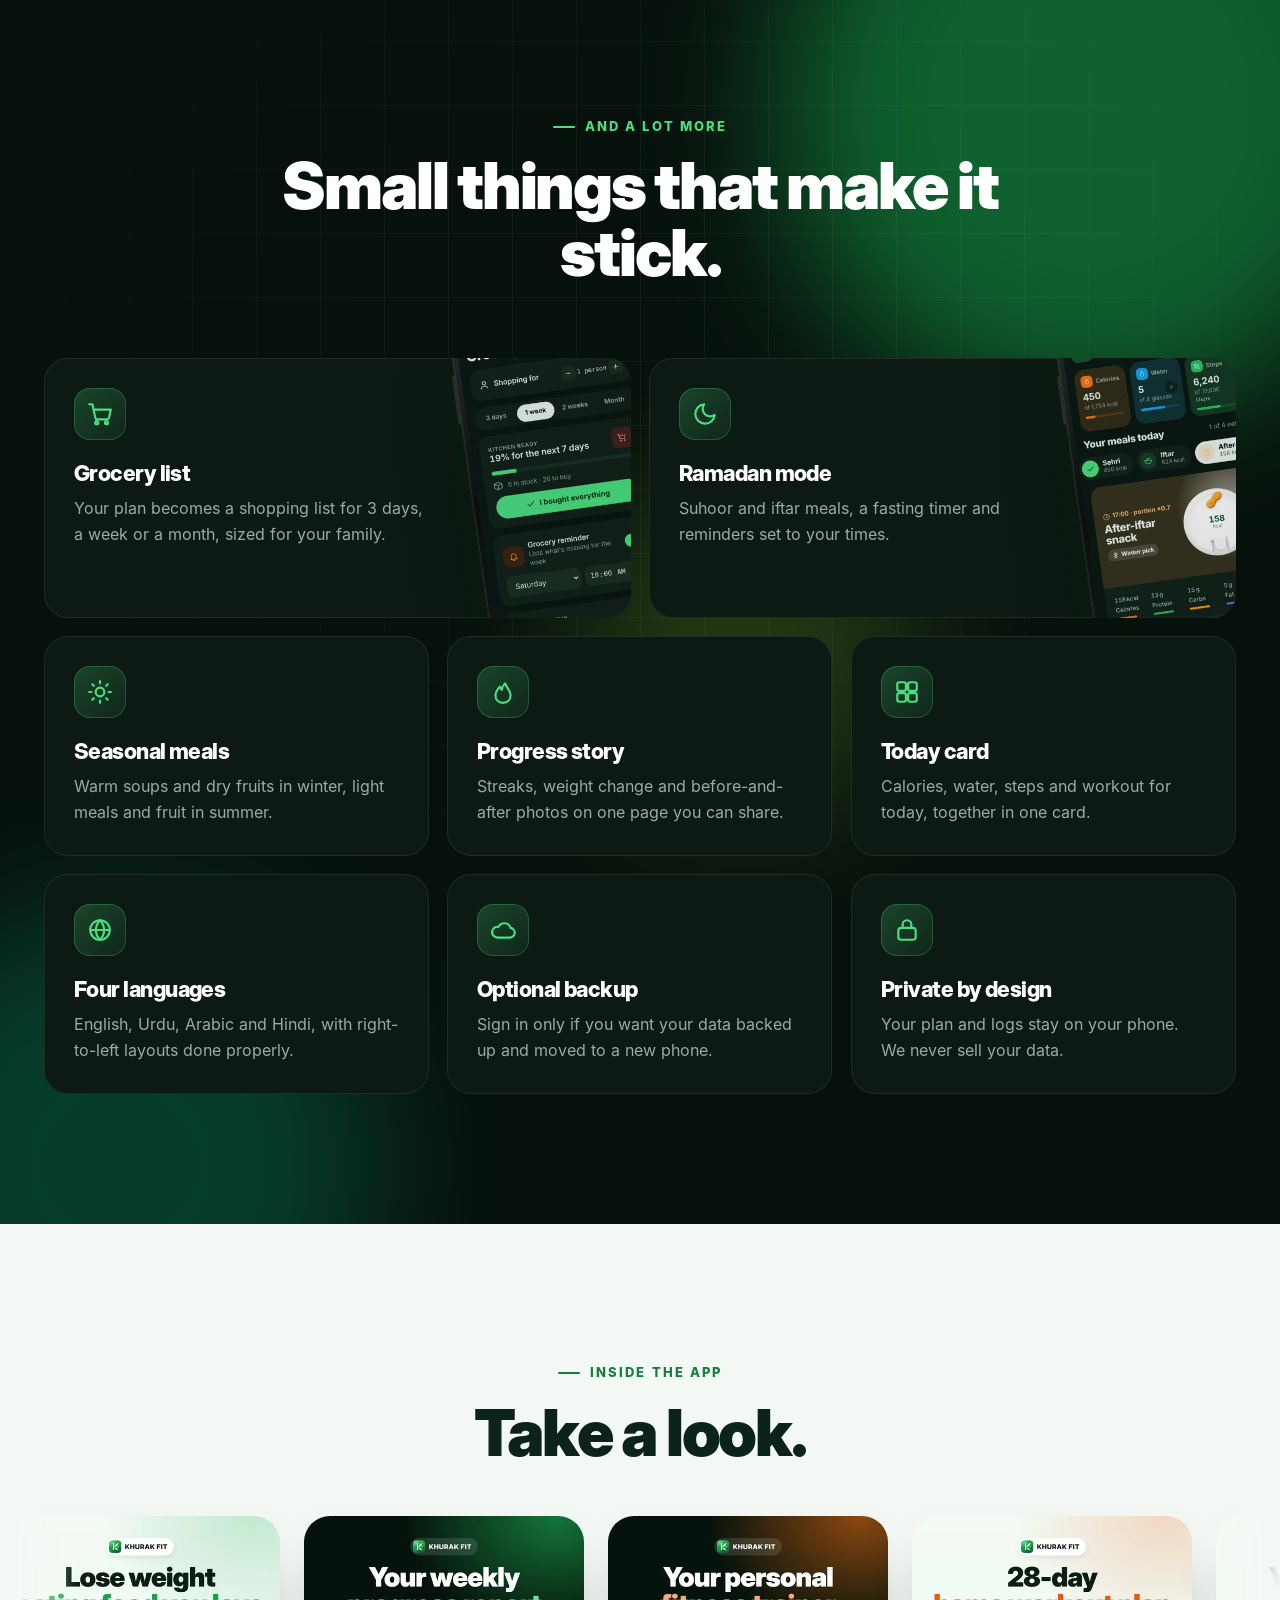
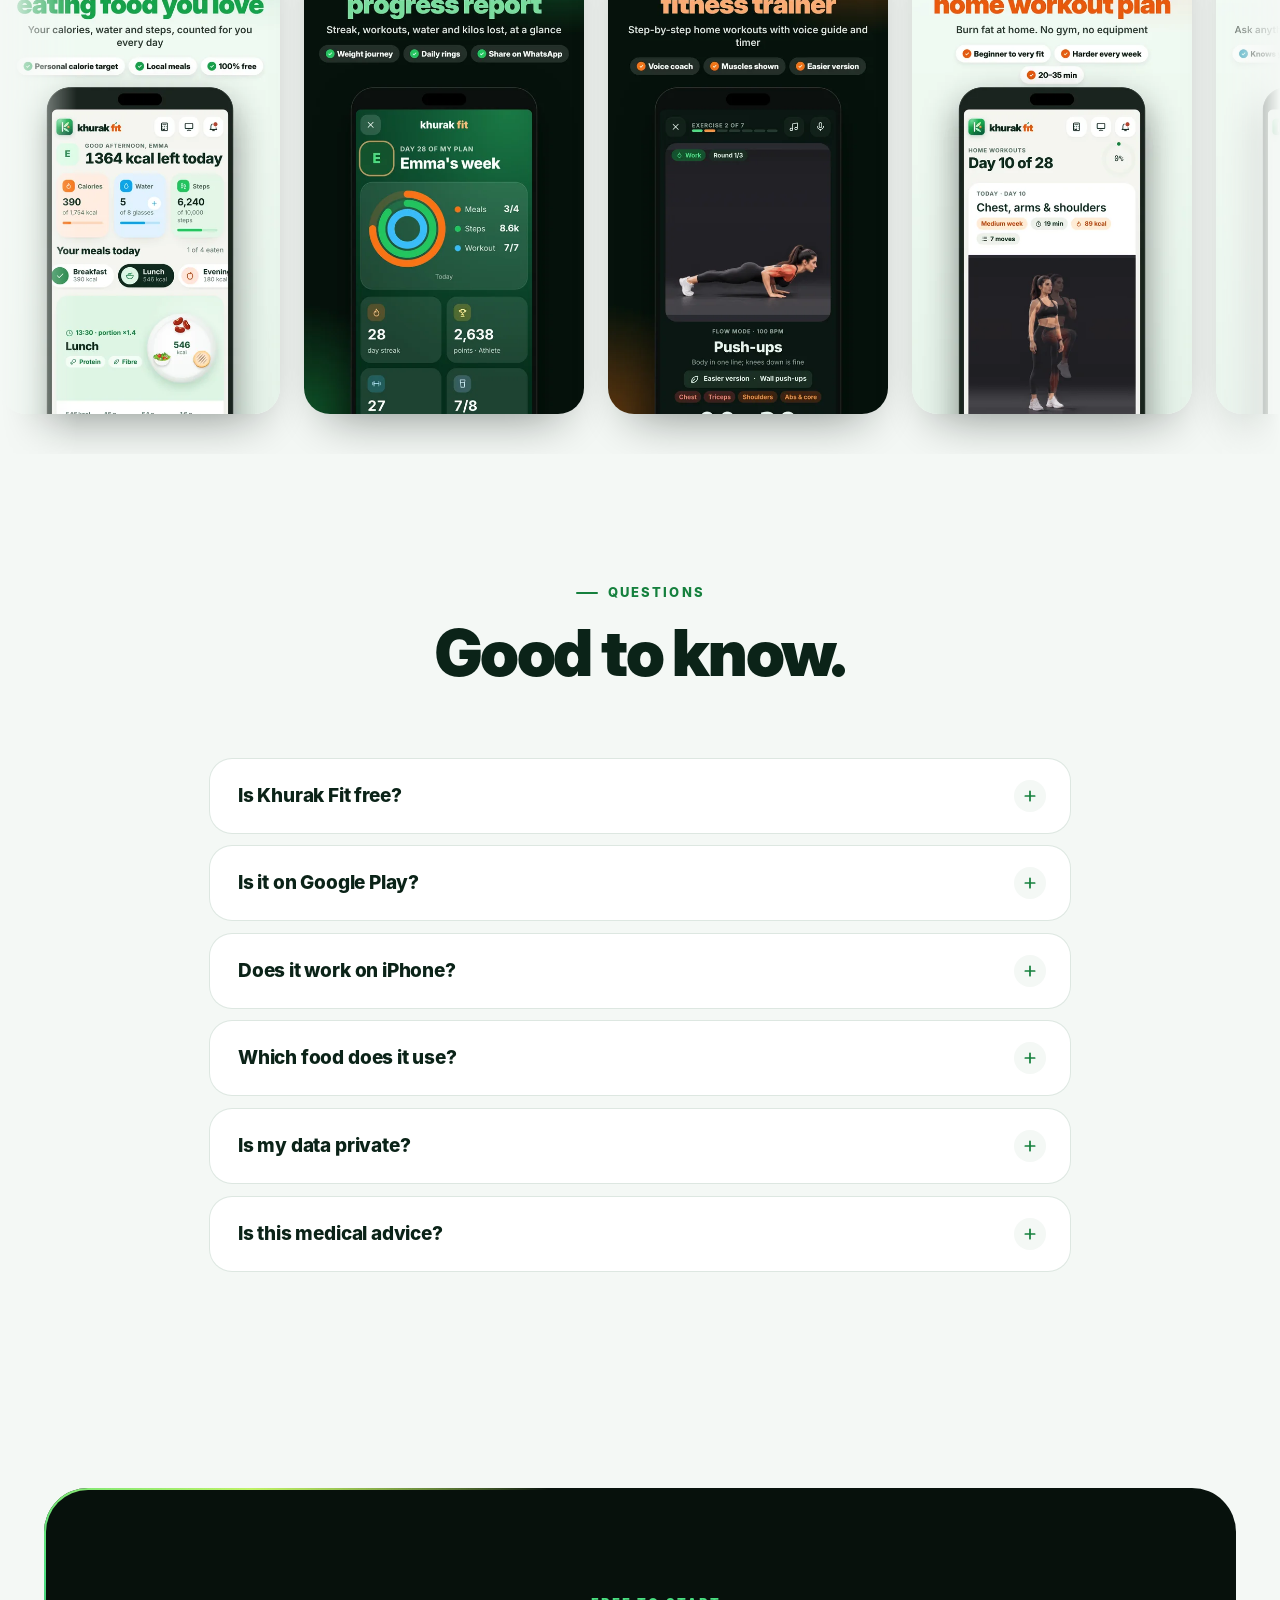
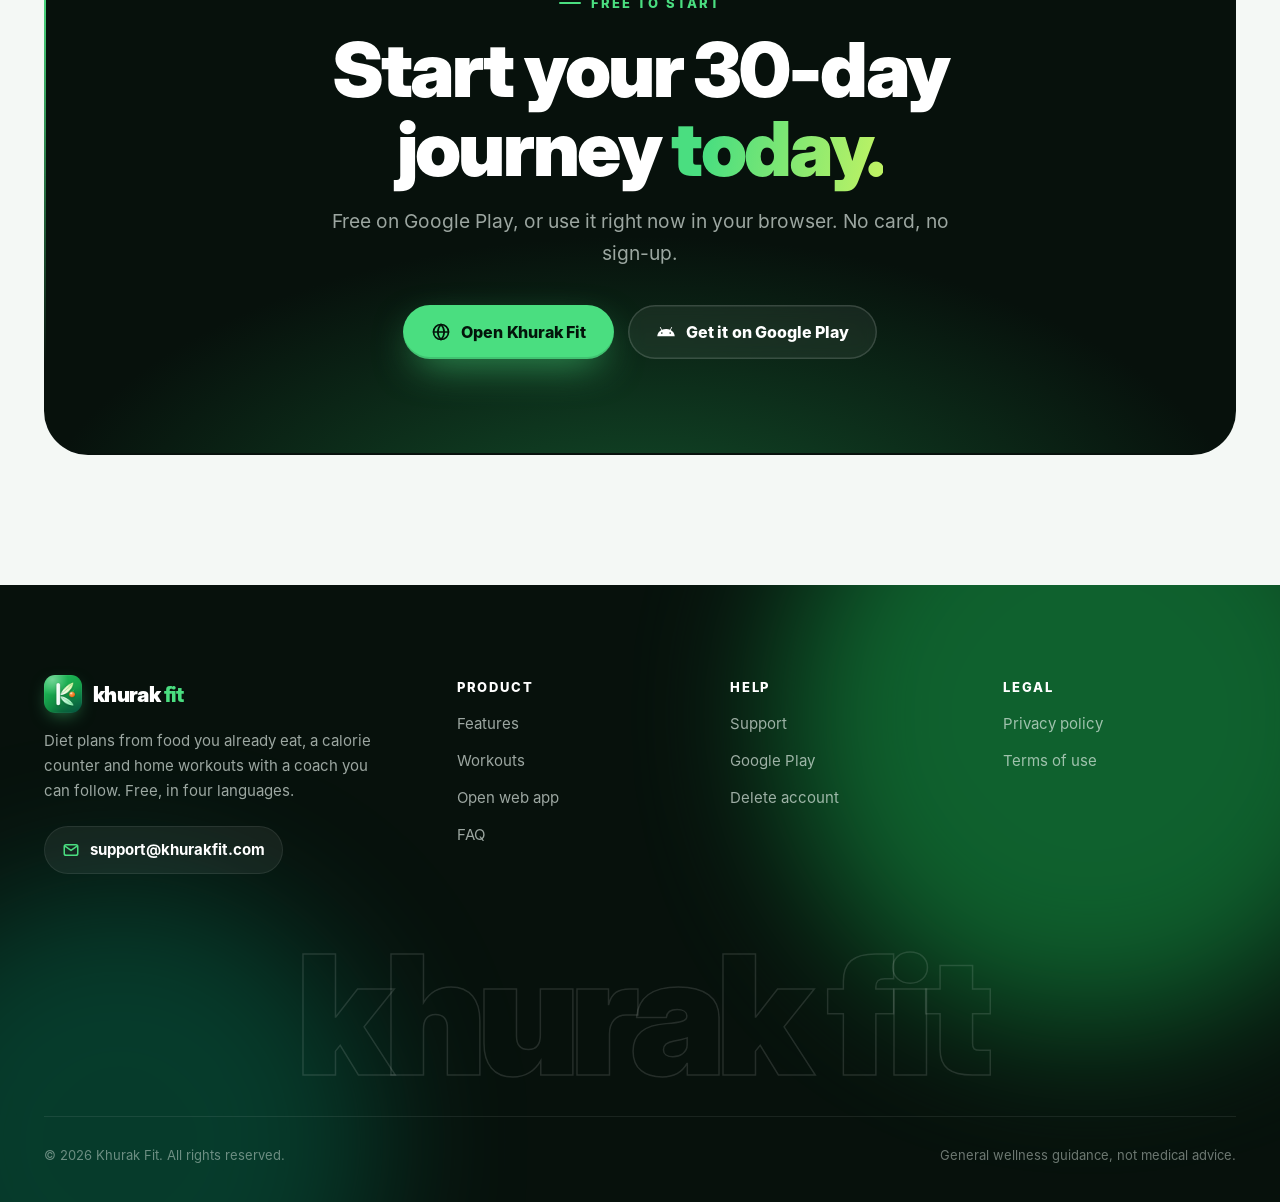
==== commit 5ebfd1b6: "Website: web app 1.19.0 Co-Authored-By: Claude Opus 5.5 <noreply@anthropic.com> Claude-Session: http" ====
--- a/index.html
+++ b/index.html
@@ -58,7 +58,7 @@
   <div class="aurora"><i></i><i></i><i></i></div><div class="gridbg"></div><div class="grain"></div>
   <div class="wrap">
     <div>
-      <a class="chip fade-in" href="#features"><i>NEW</i> Now on Google Play · version 1.18</a>
+      <a class="chip fade-in" href="#features"><i>NEW</i> Now on Google Play · version 1.19</a>
       <h1><span class="ln"><span>Eat your own food.</span></span><span class="ln"><span><span class="grad">Get fit</span> for real.</span></span></h1>
       <p class="lead fade-in" style="animation-delay:.35s">Khurak Fit plans your meals with food you already eat, tells you what to eat and when, counts every calorie and trains you at home with a coach you can follow.</p>
       <div class="ctas fade-in" style="animation-delay:.5s">
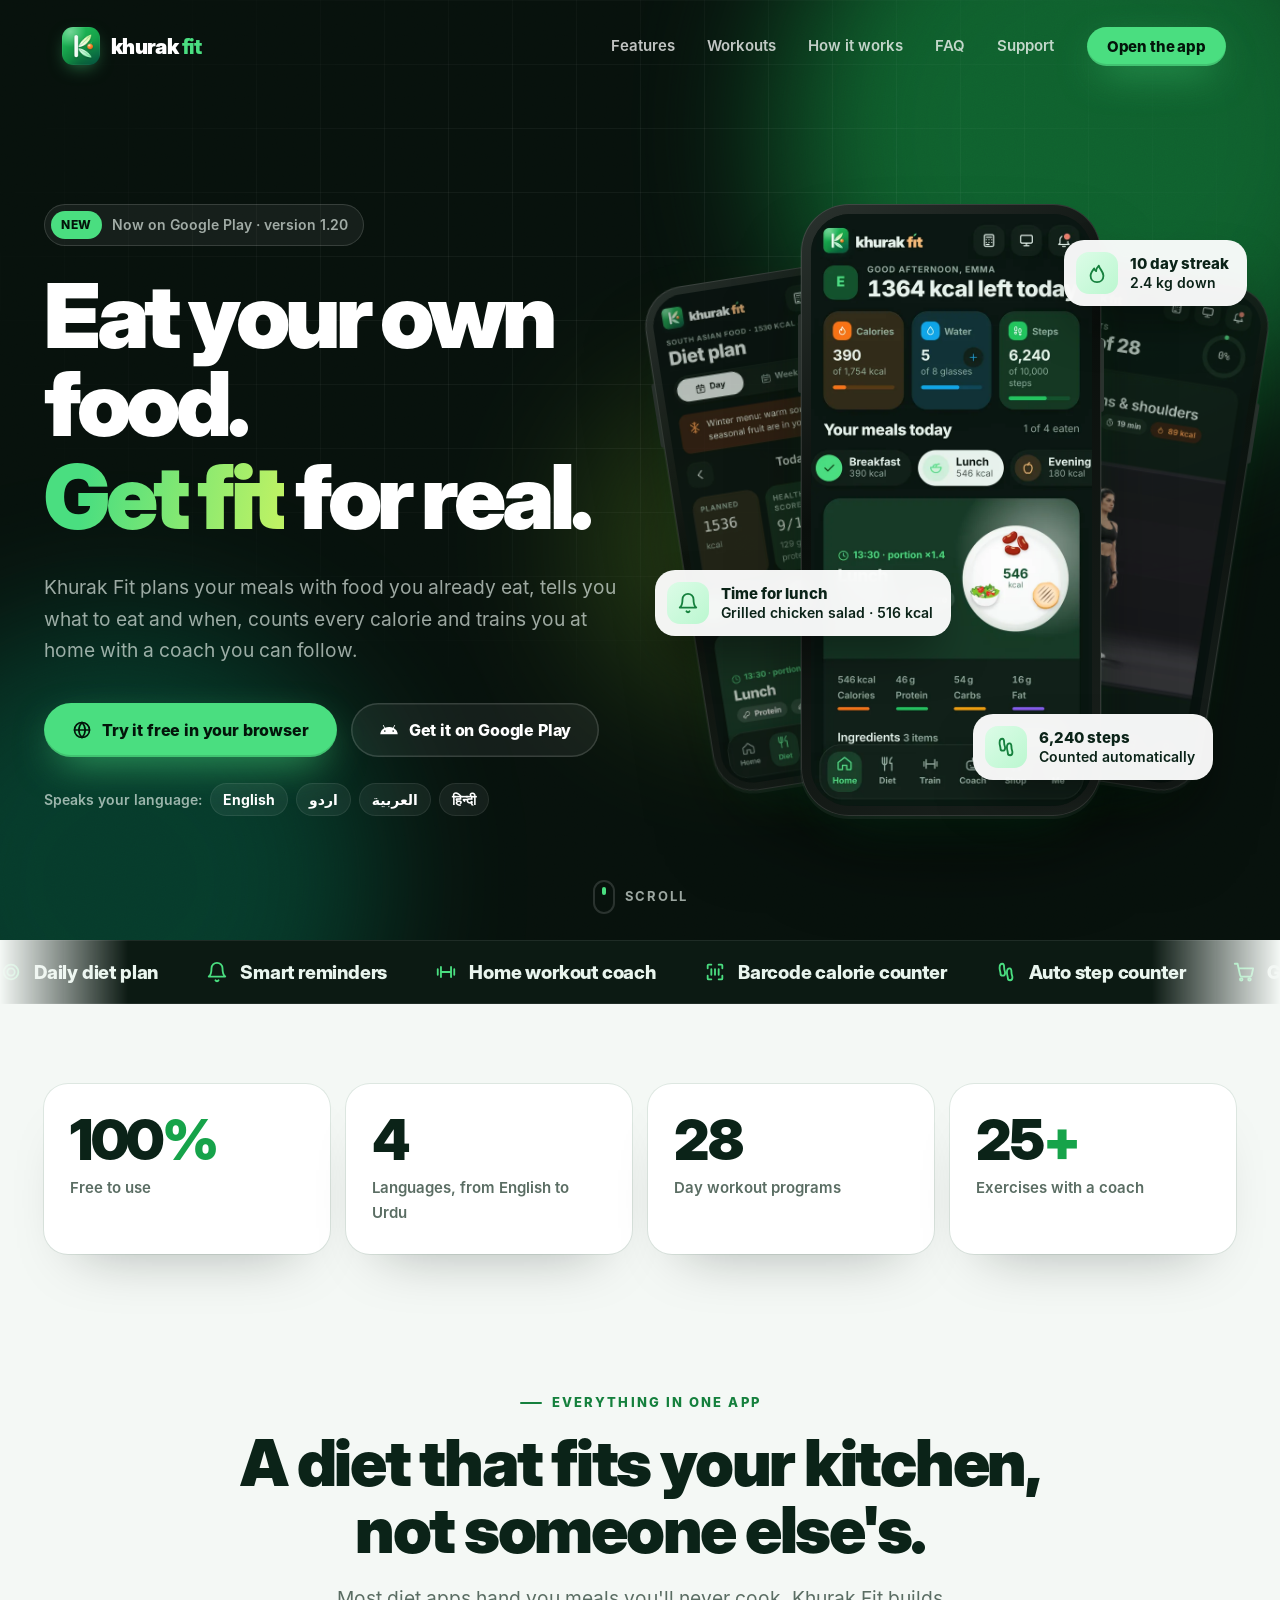
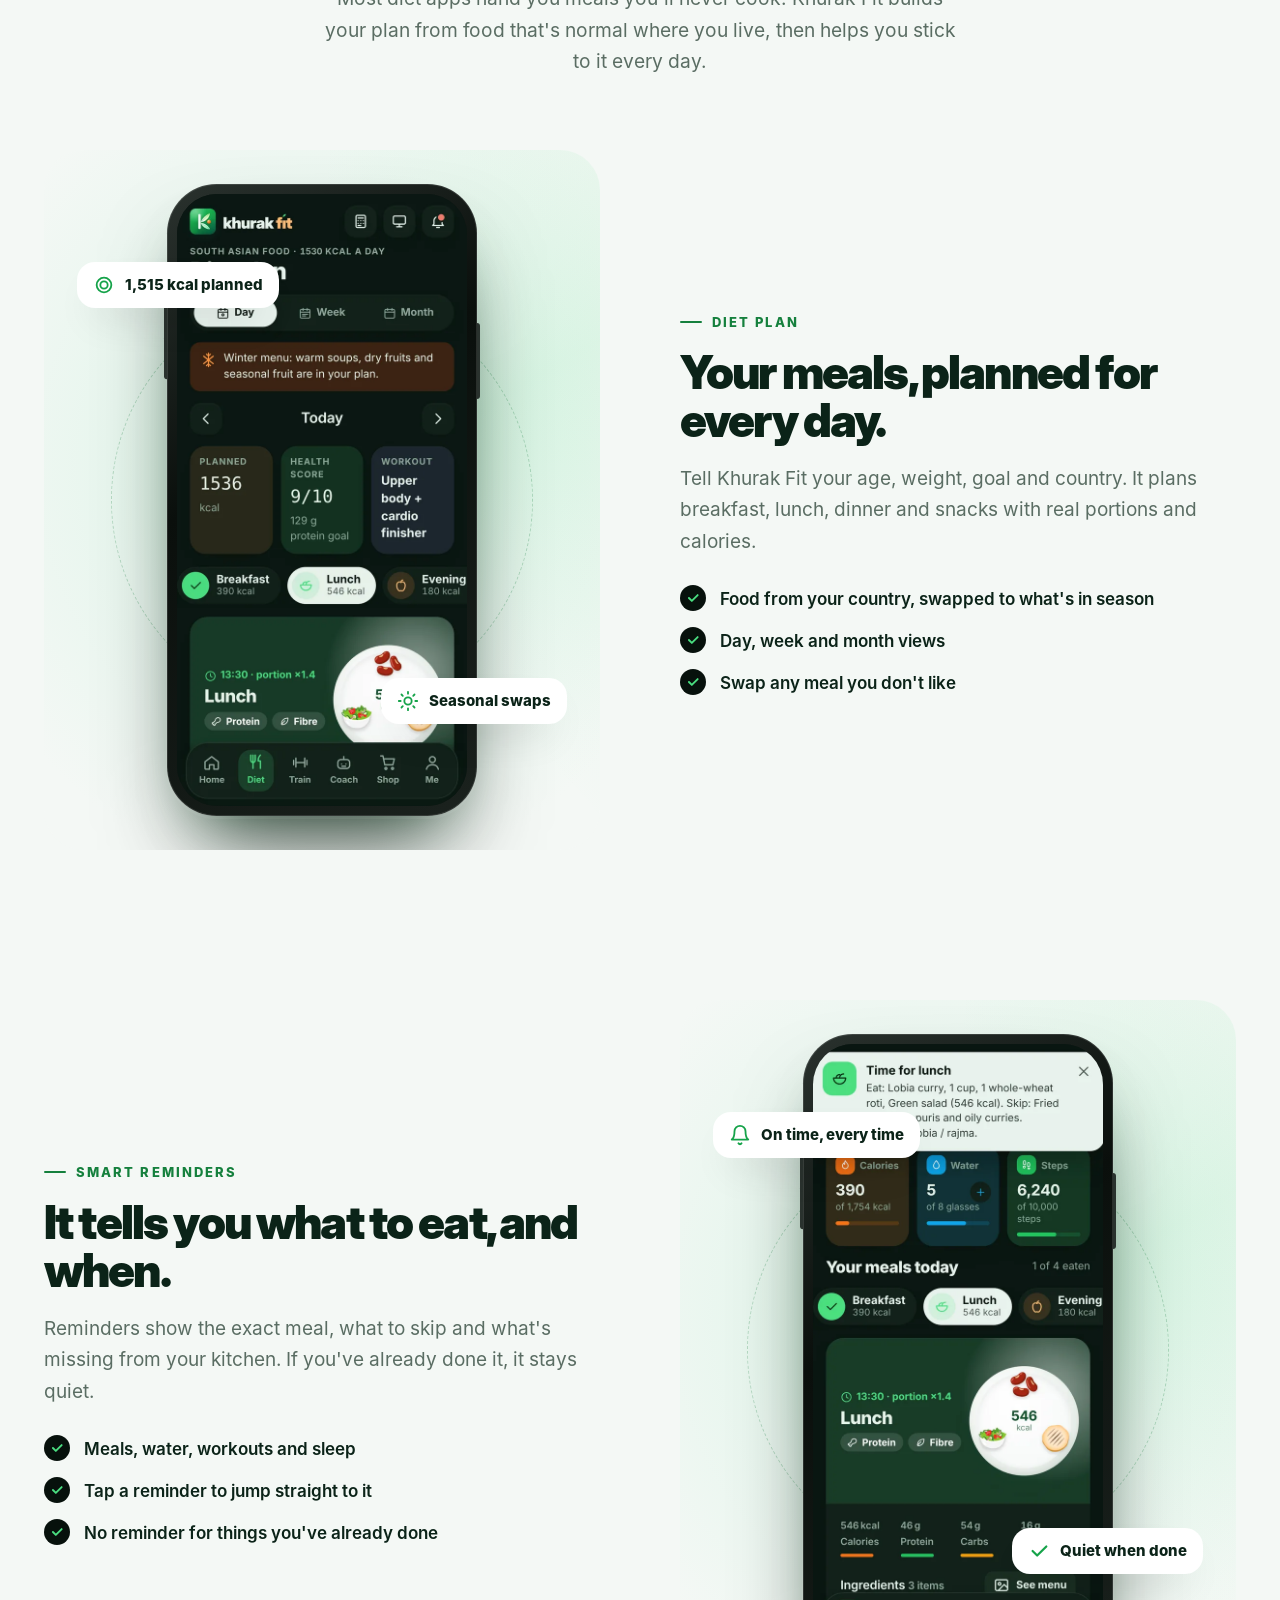
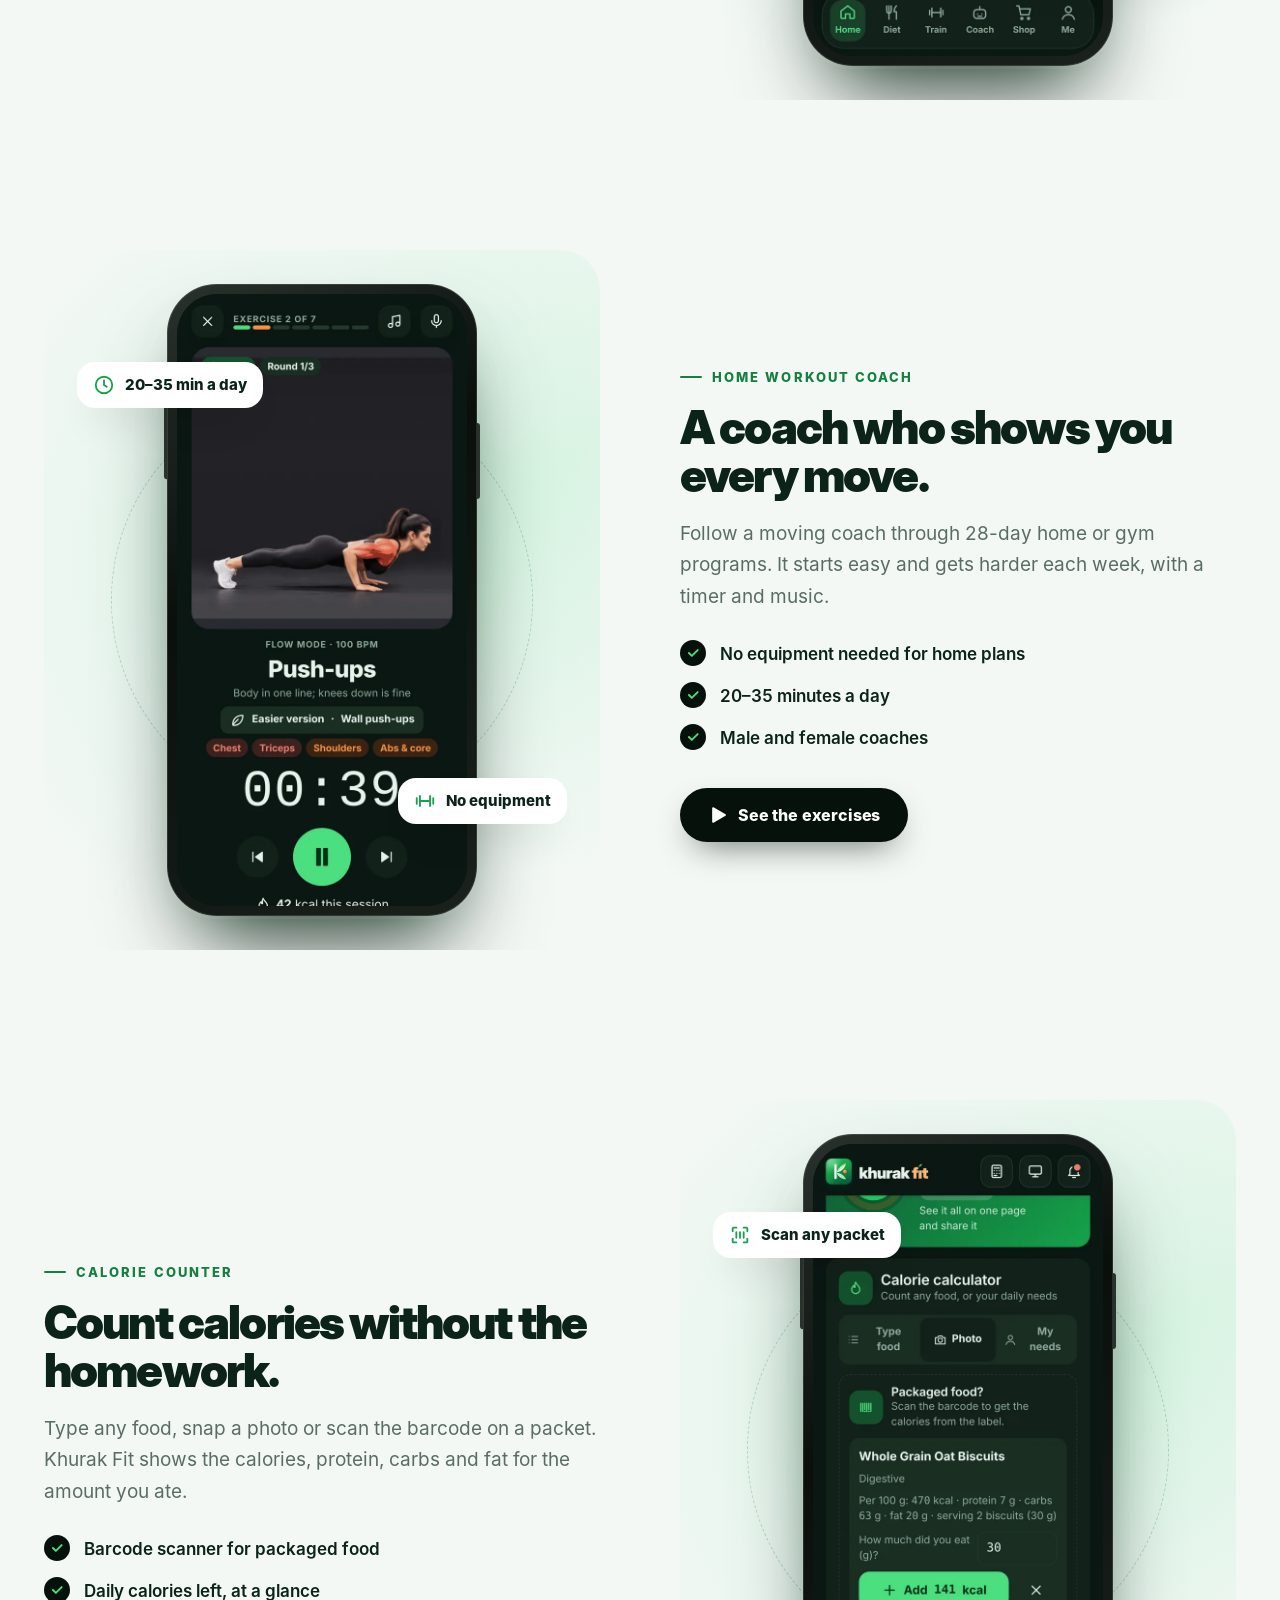
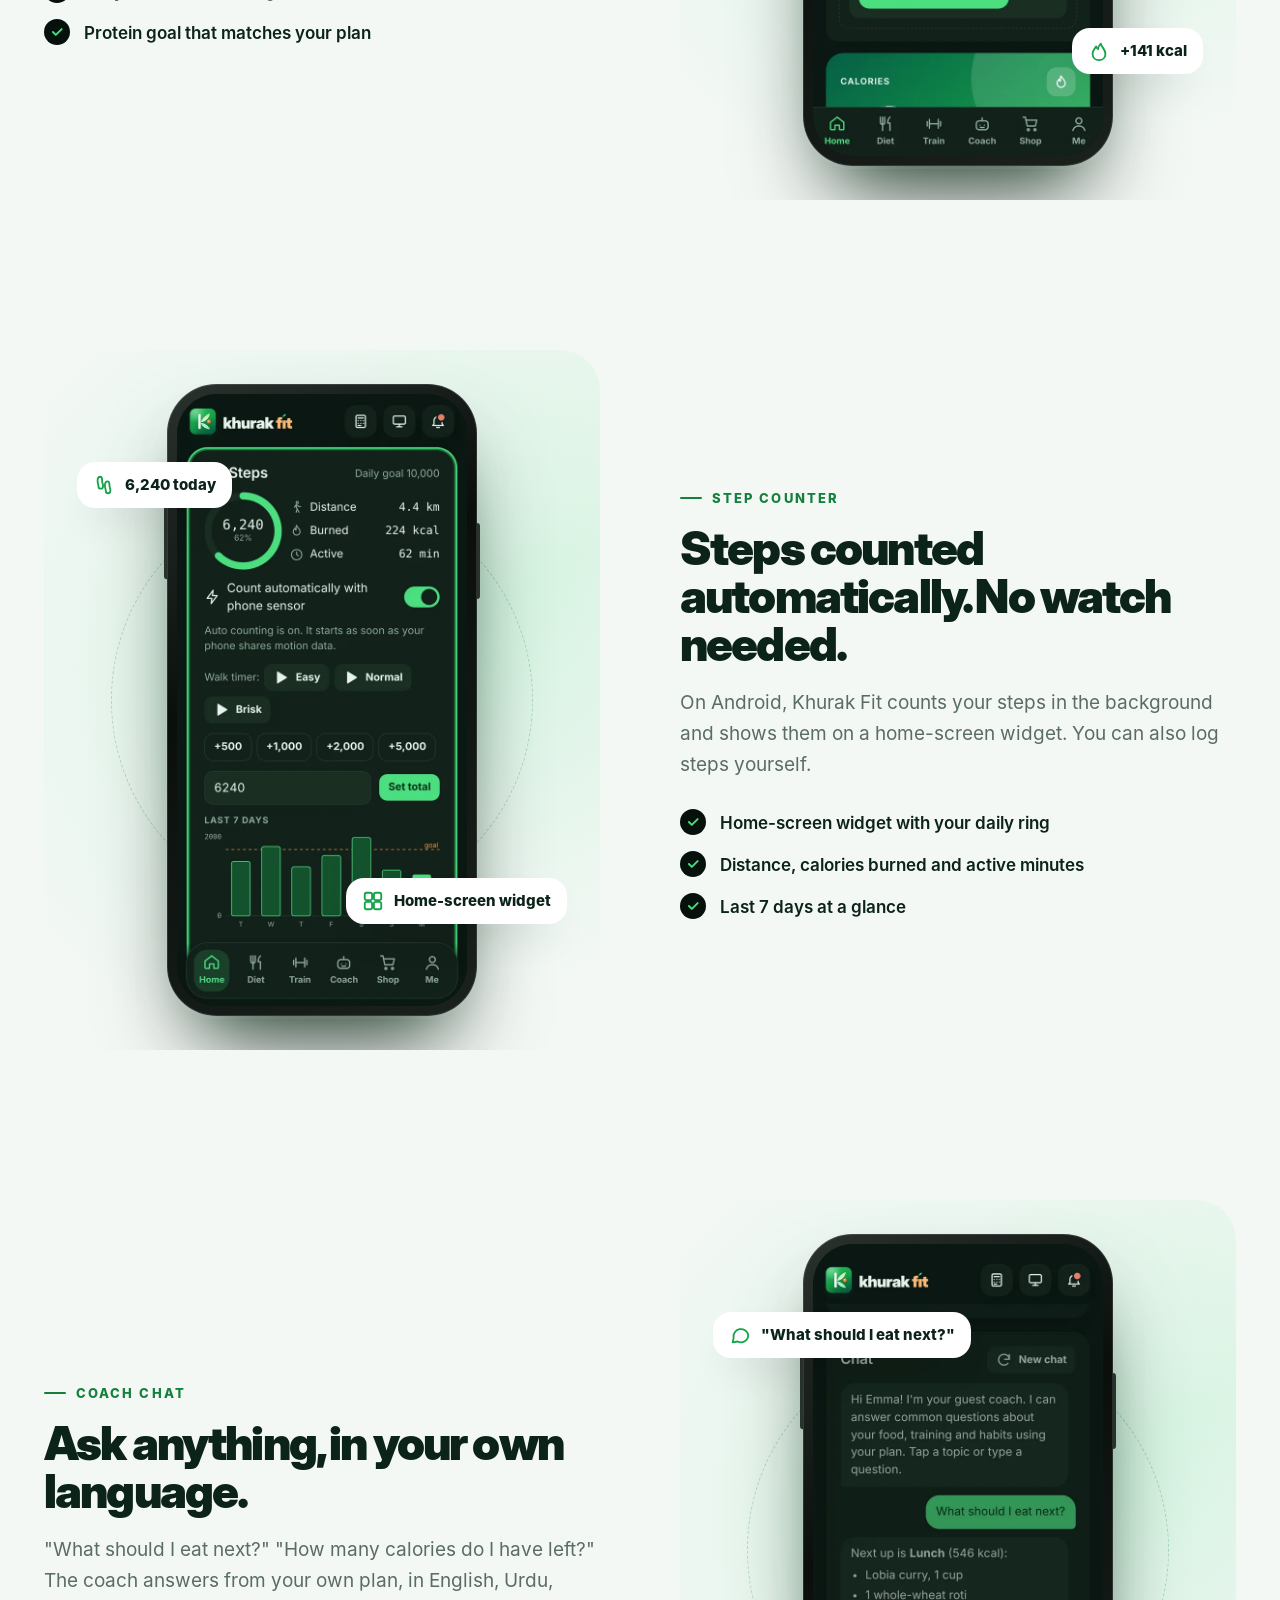
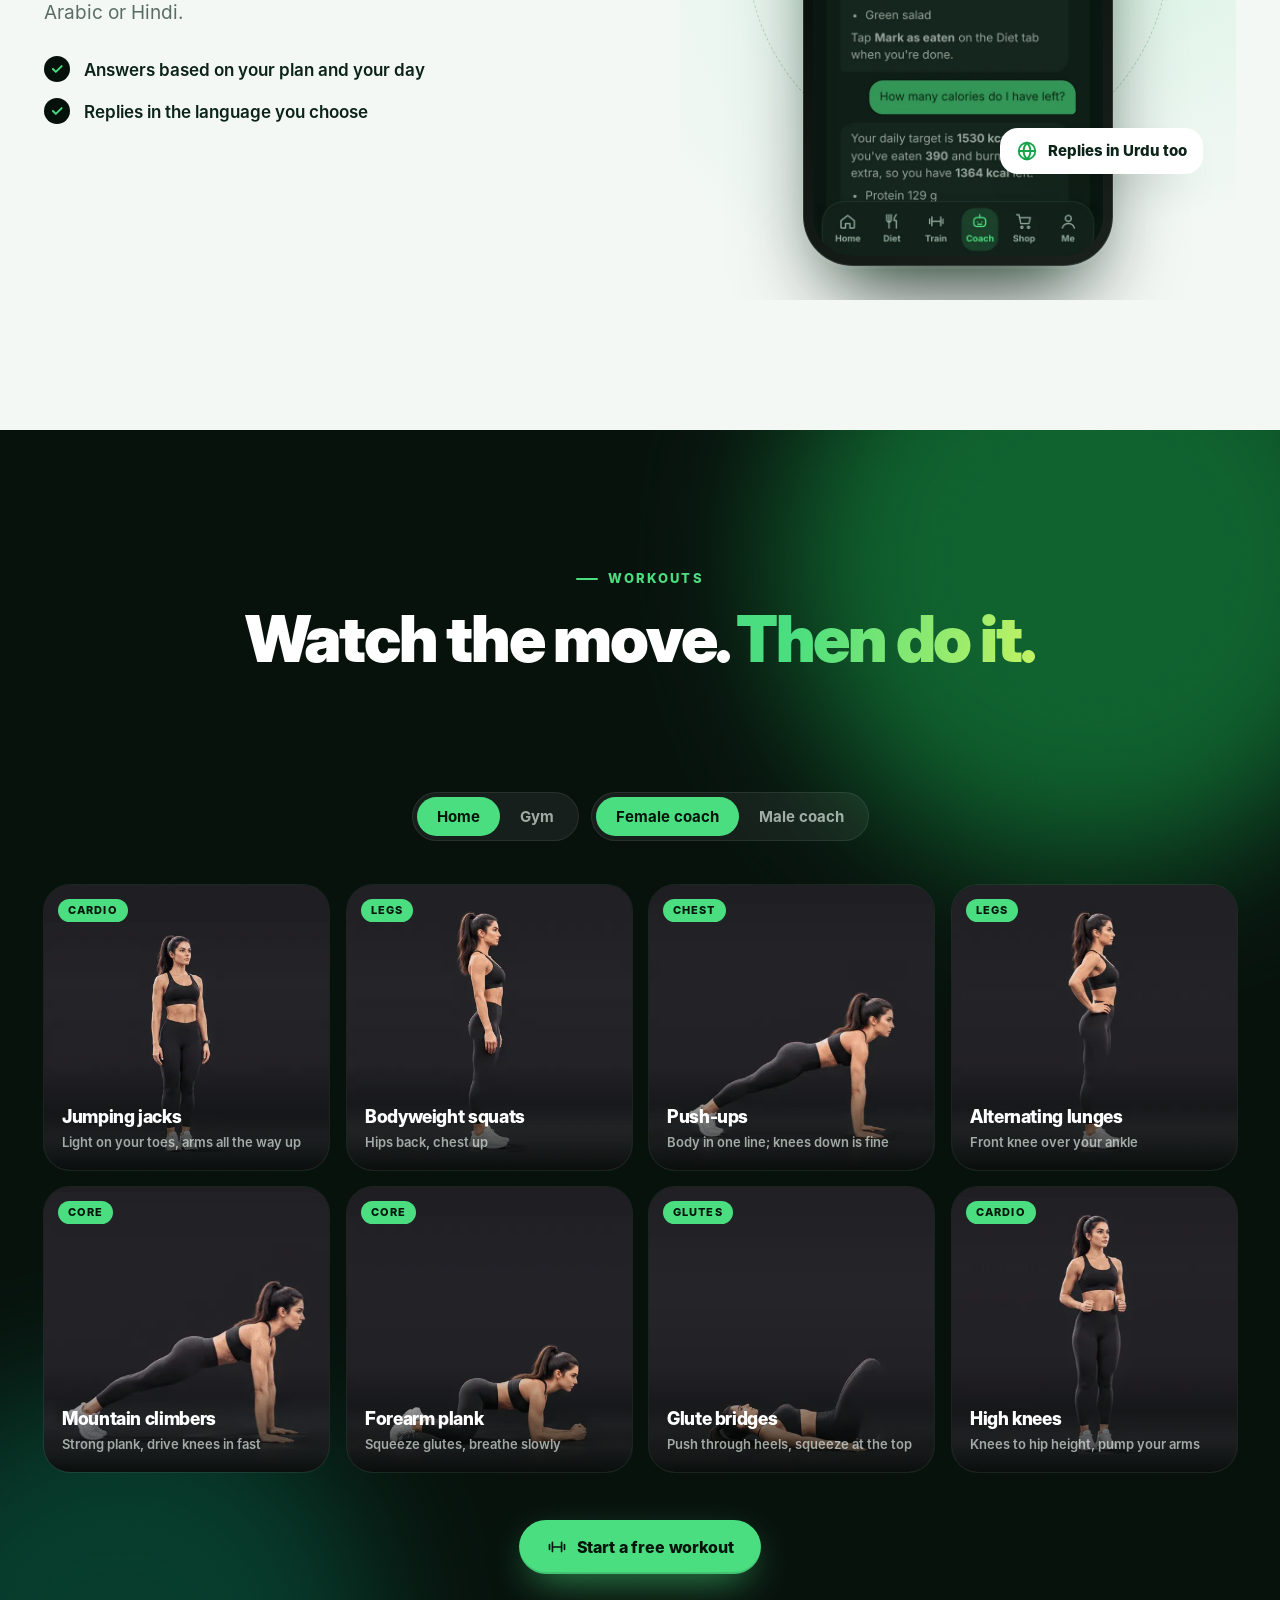
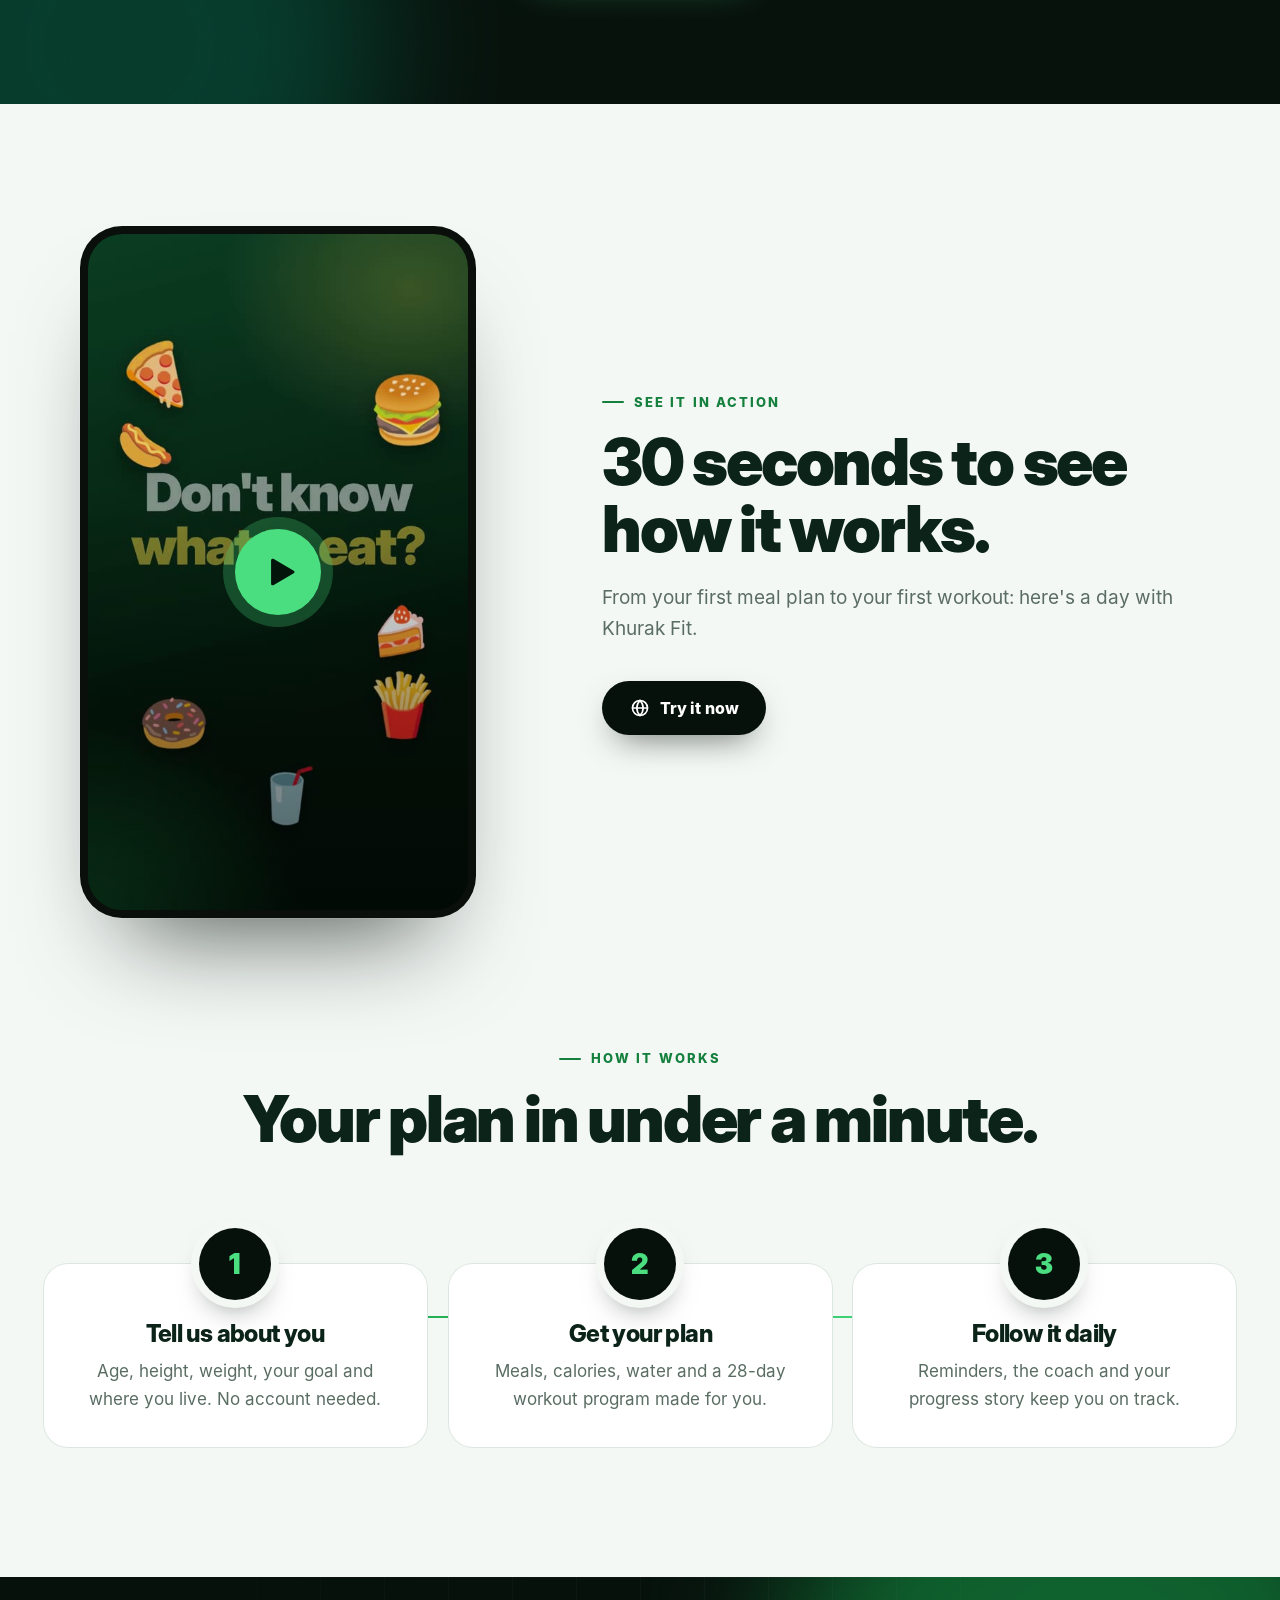
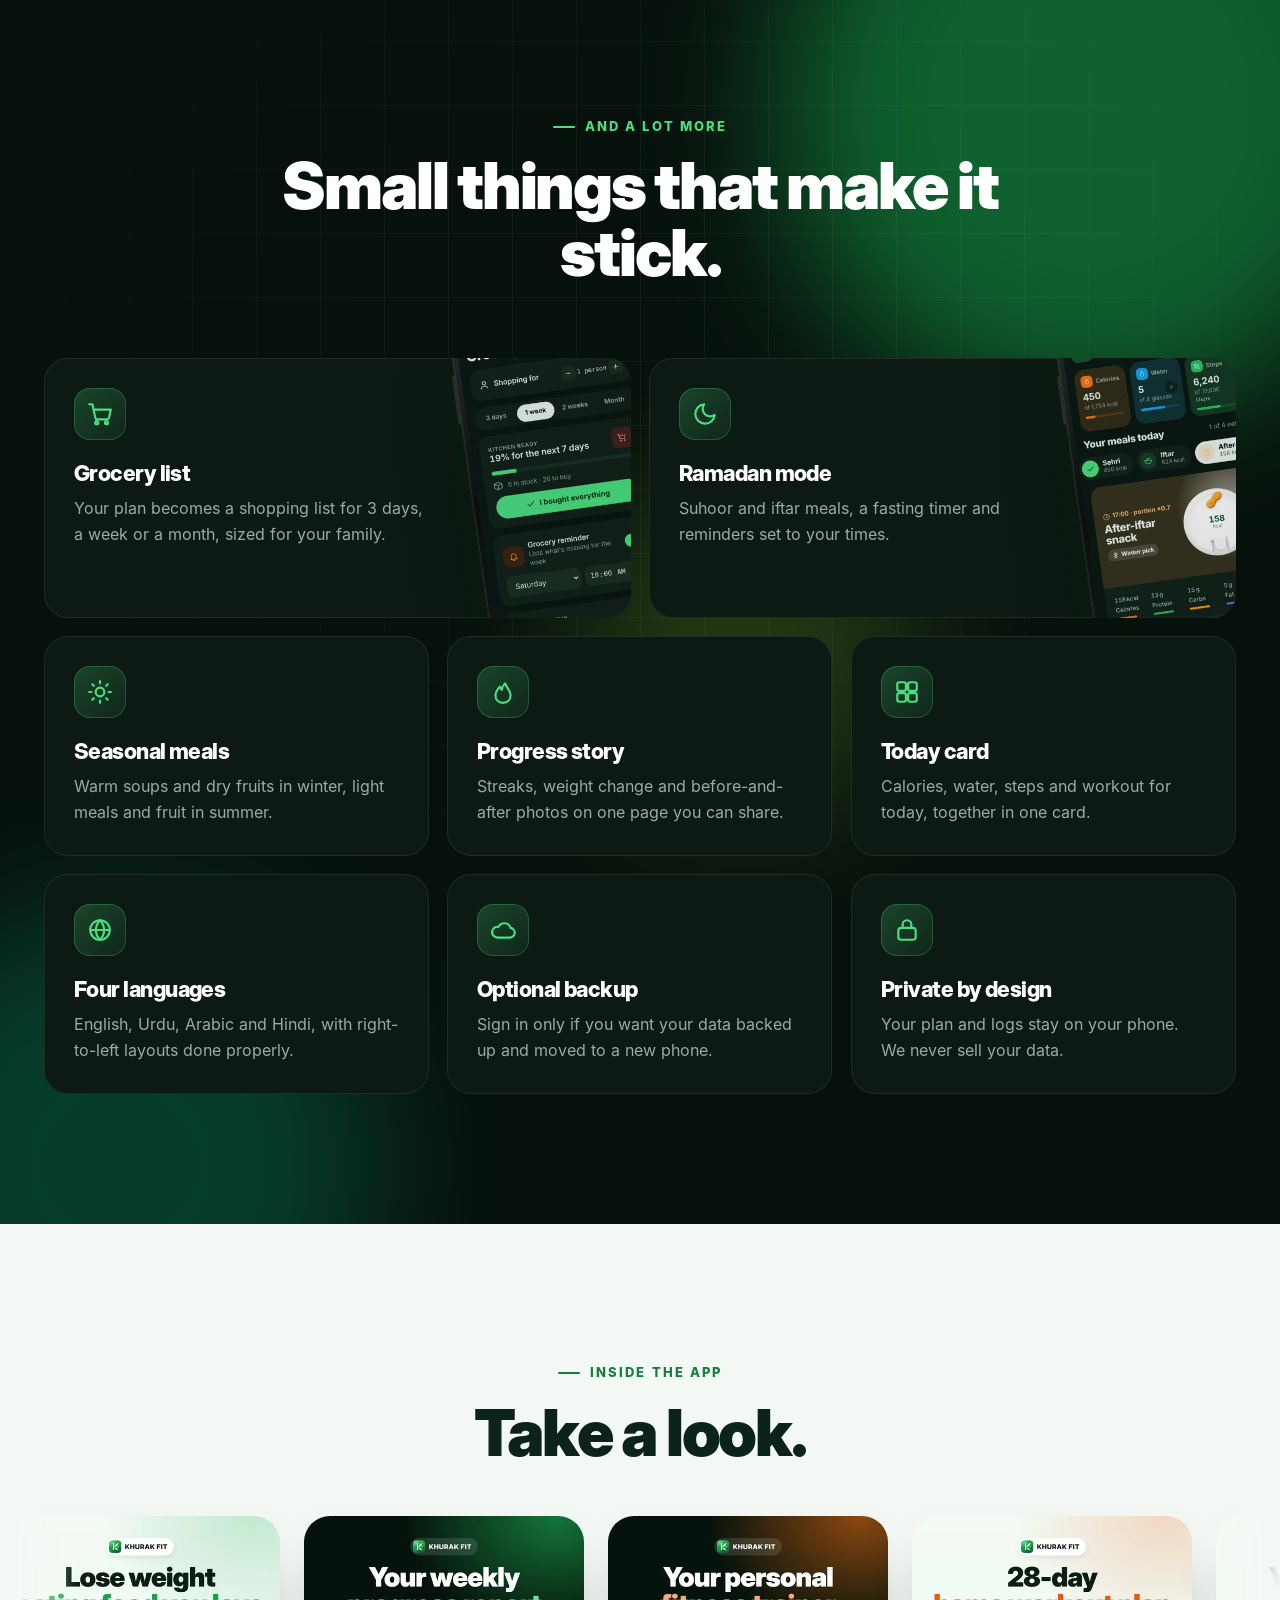
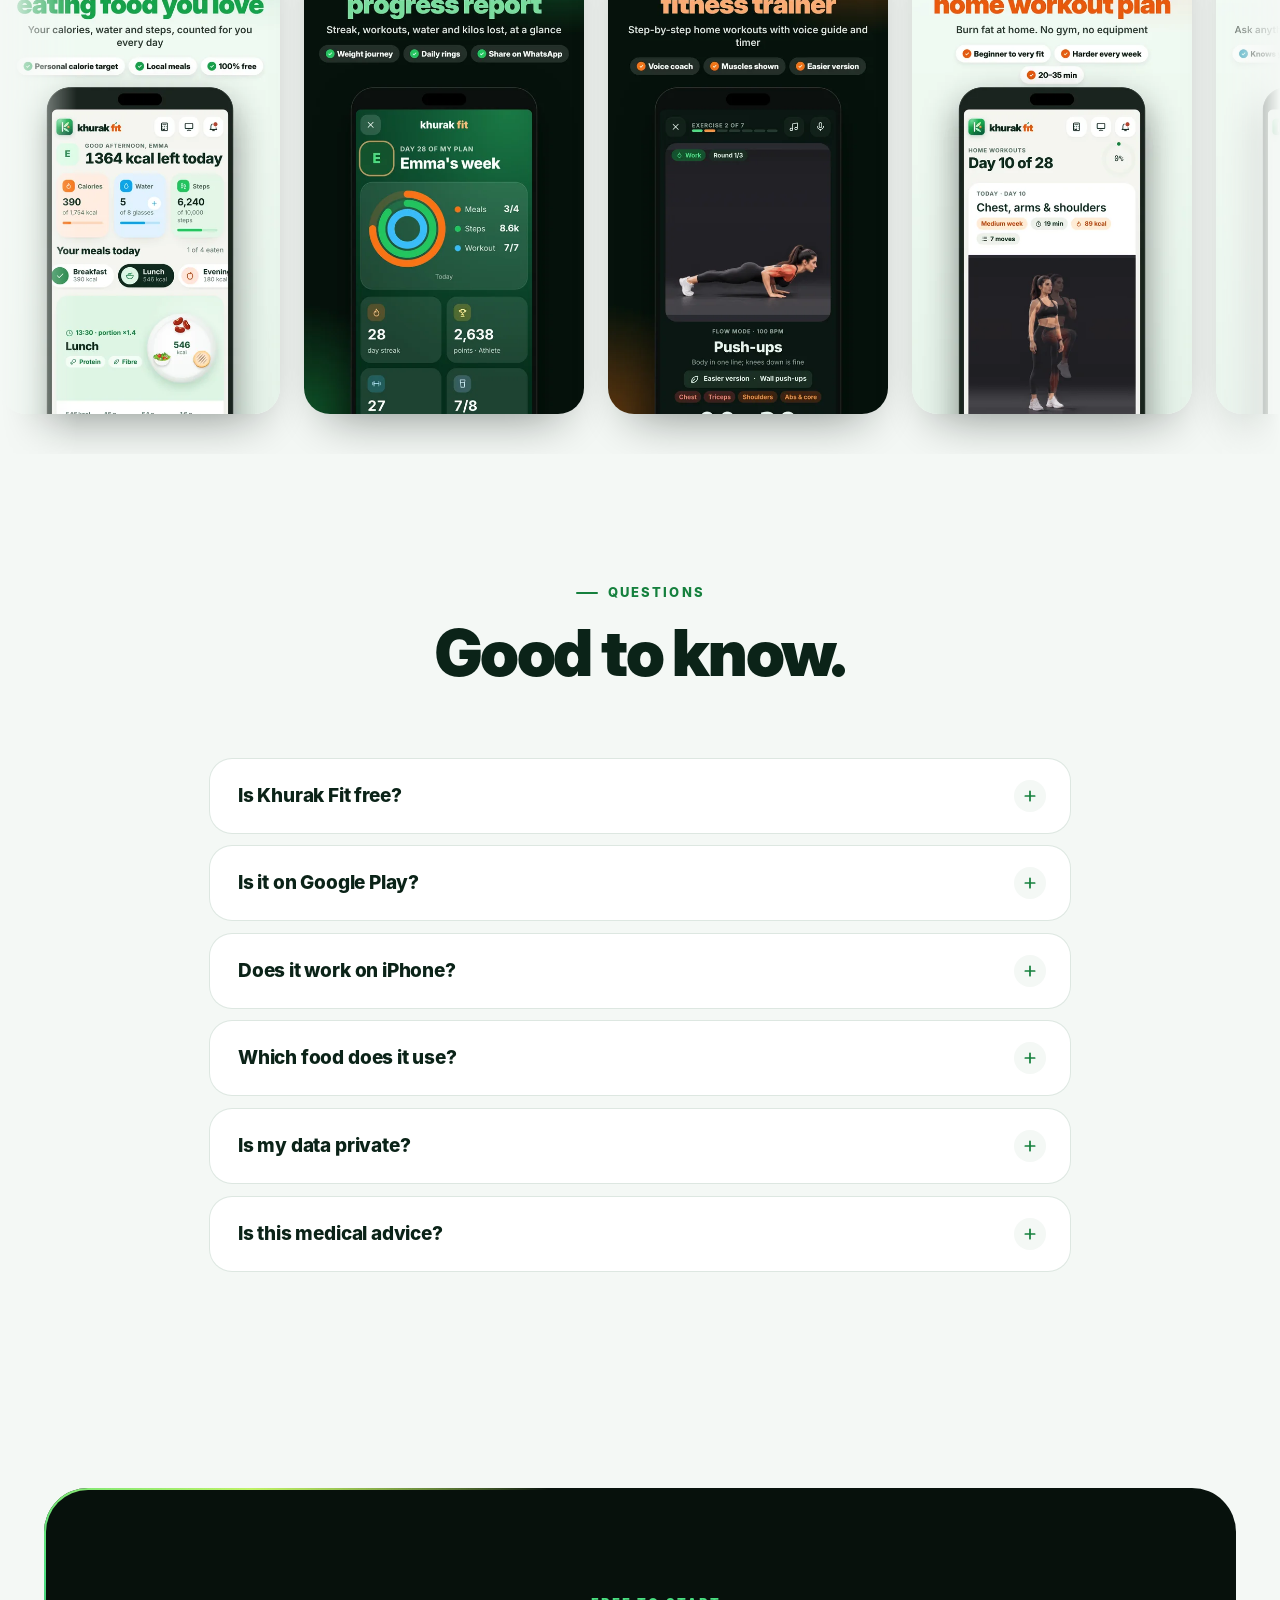
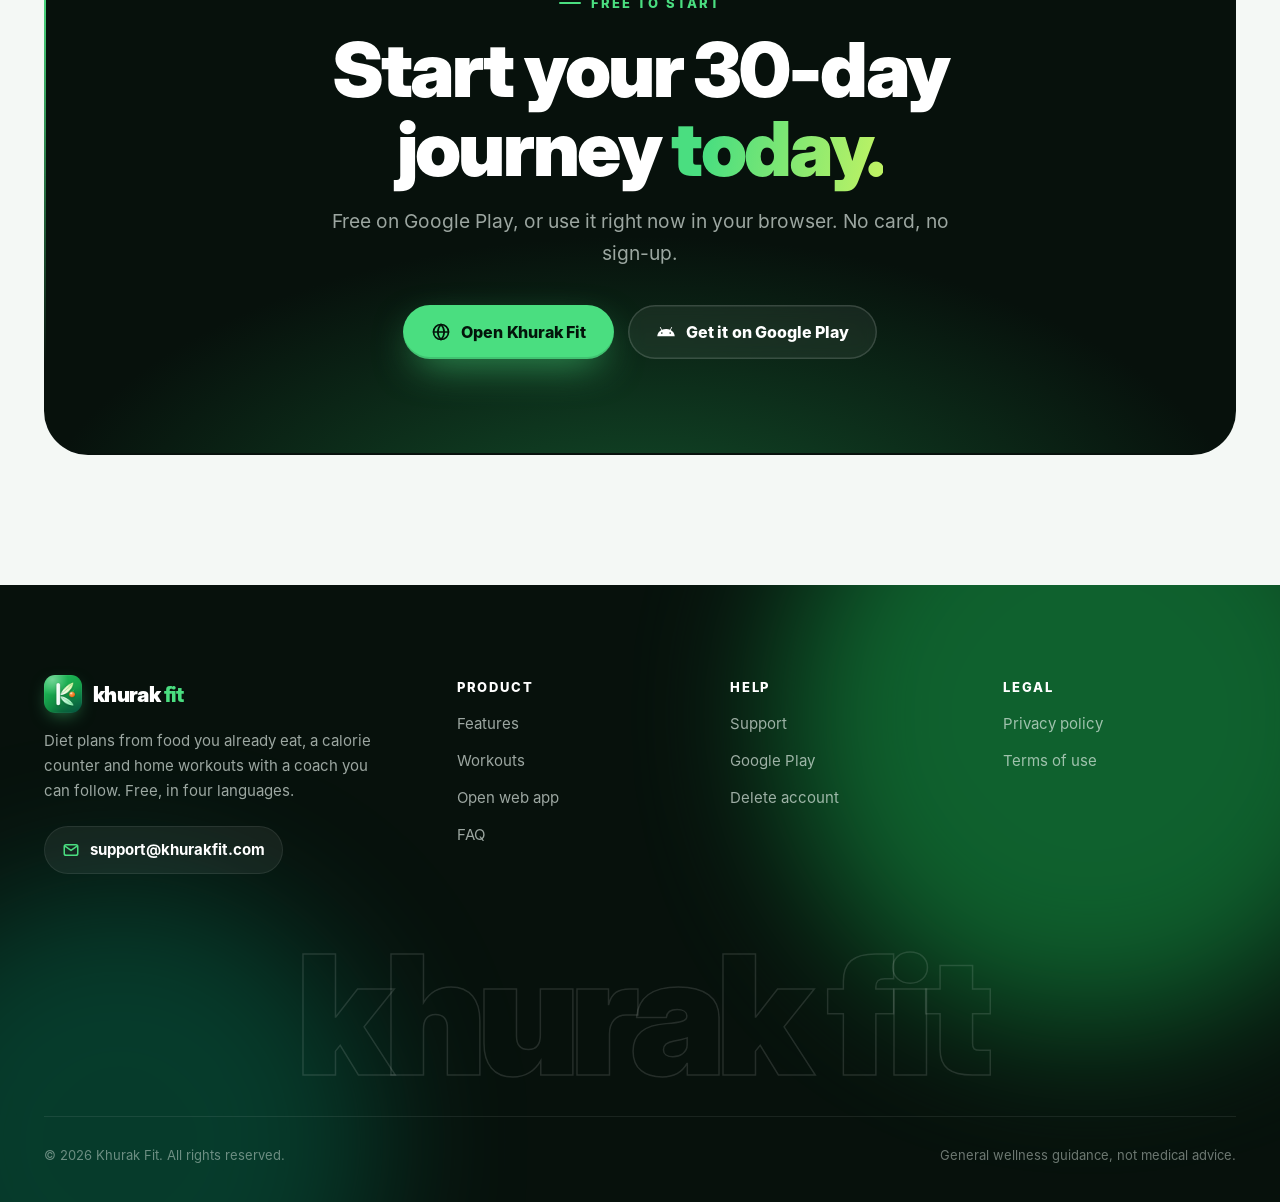
==== commit 33929483: "Website: web app 1.20.0 Co-Authored-By: Claude Opus 5.5 <noreply@anthropic.com> Claude-Session: http" ====
--- a/index.html
+++ b/index.html
@@ -58,7 +58,7 @@
   <div class="aurora"><i></i><i></i><i></i></div><div class="gridbg"></div><div class="grain"></div>
   <div class="wrap">
     <div>
-      <a class="chip fade-in" href="#features"><i>NEW</i> Now on Google Play · version 1.19</a>
+      <a class="chip fade-in" href="#features"><i>NEW</i> Now on Google Play · version 1.20</a>
       <h1><span class="ln"><span>Eat your own food.</span></span><span class="ln"><span><span class="grad">Get fit</span> for real.</span></span></h1>
       <p class="lead fade-in" style="animation-delay:.35s">Khurak Fit plans your meals with food you already eat, tells you what to eat and when, counts every calorie and trains you at home with a coach you can follow.</p>
       <div class="ctas fade-in" style="animation-delay:.5s">
